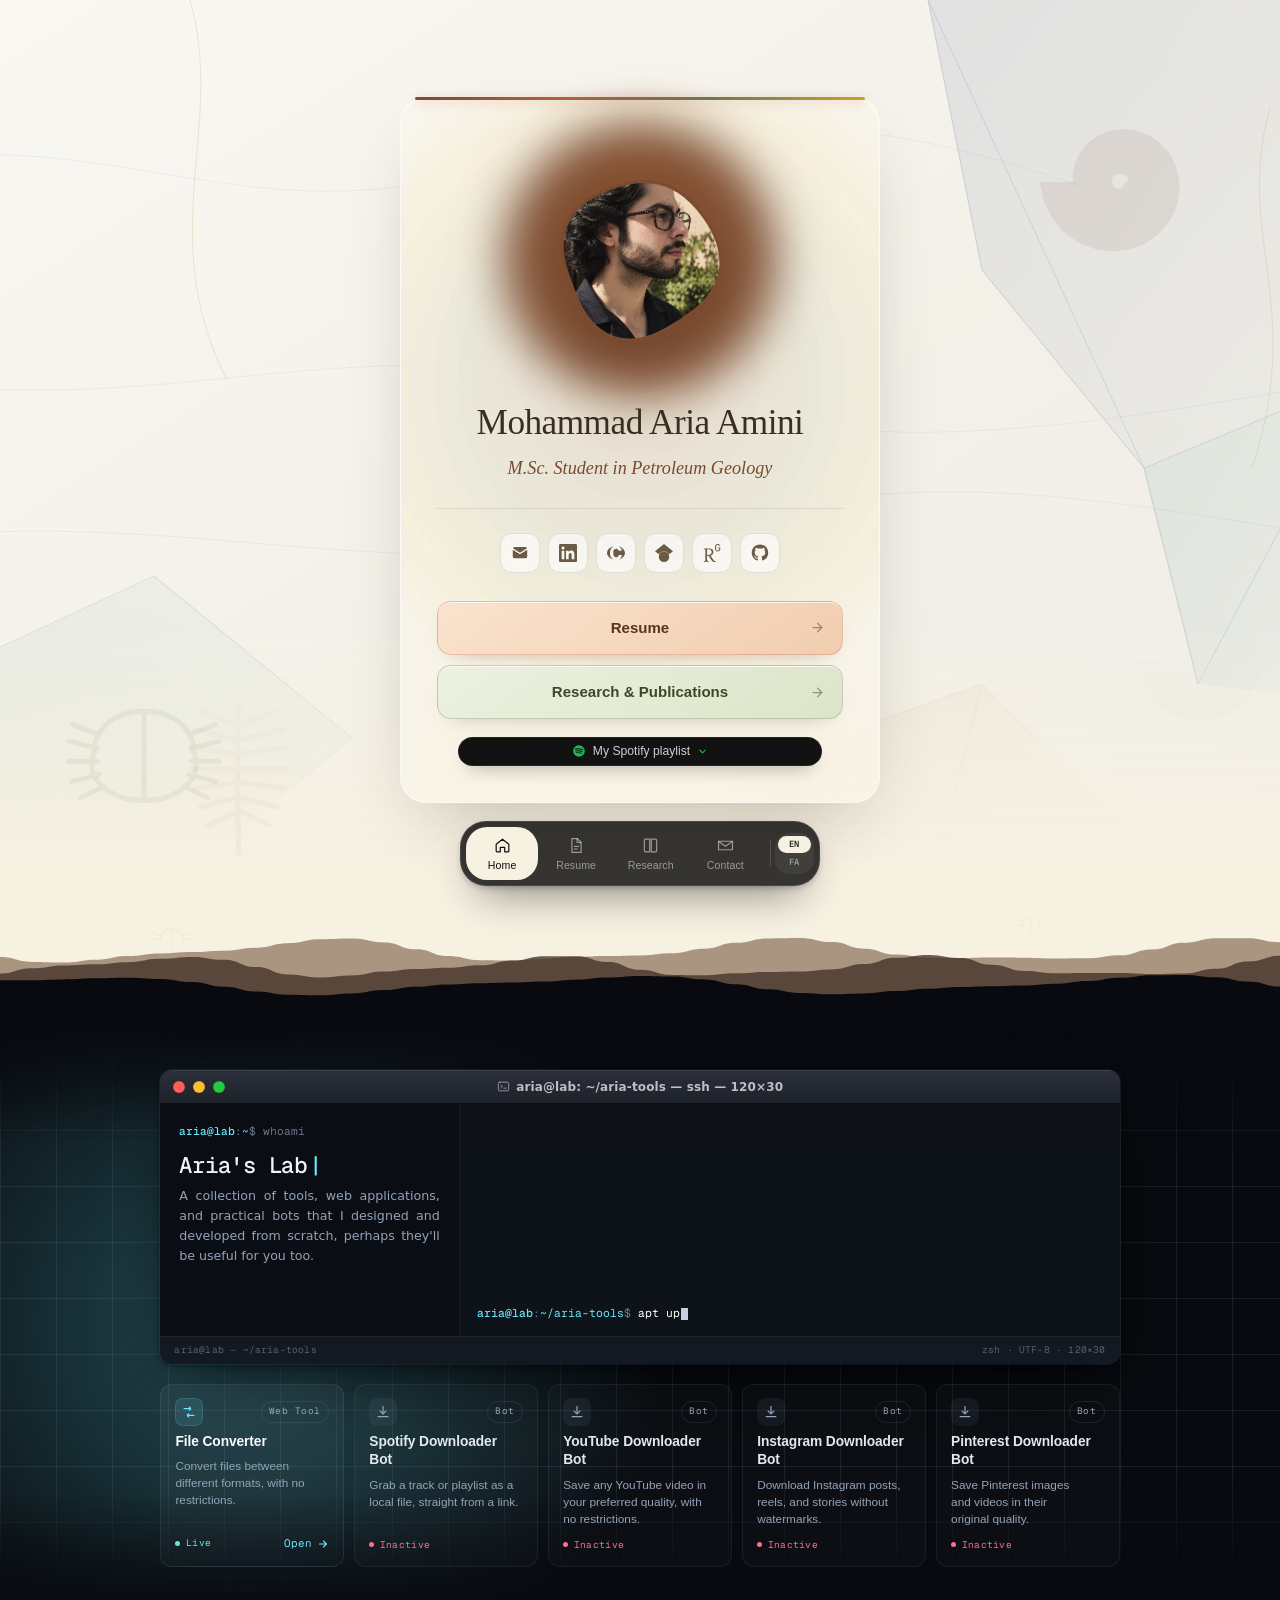
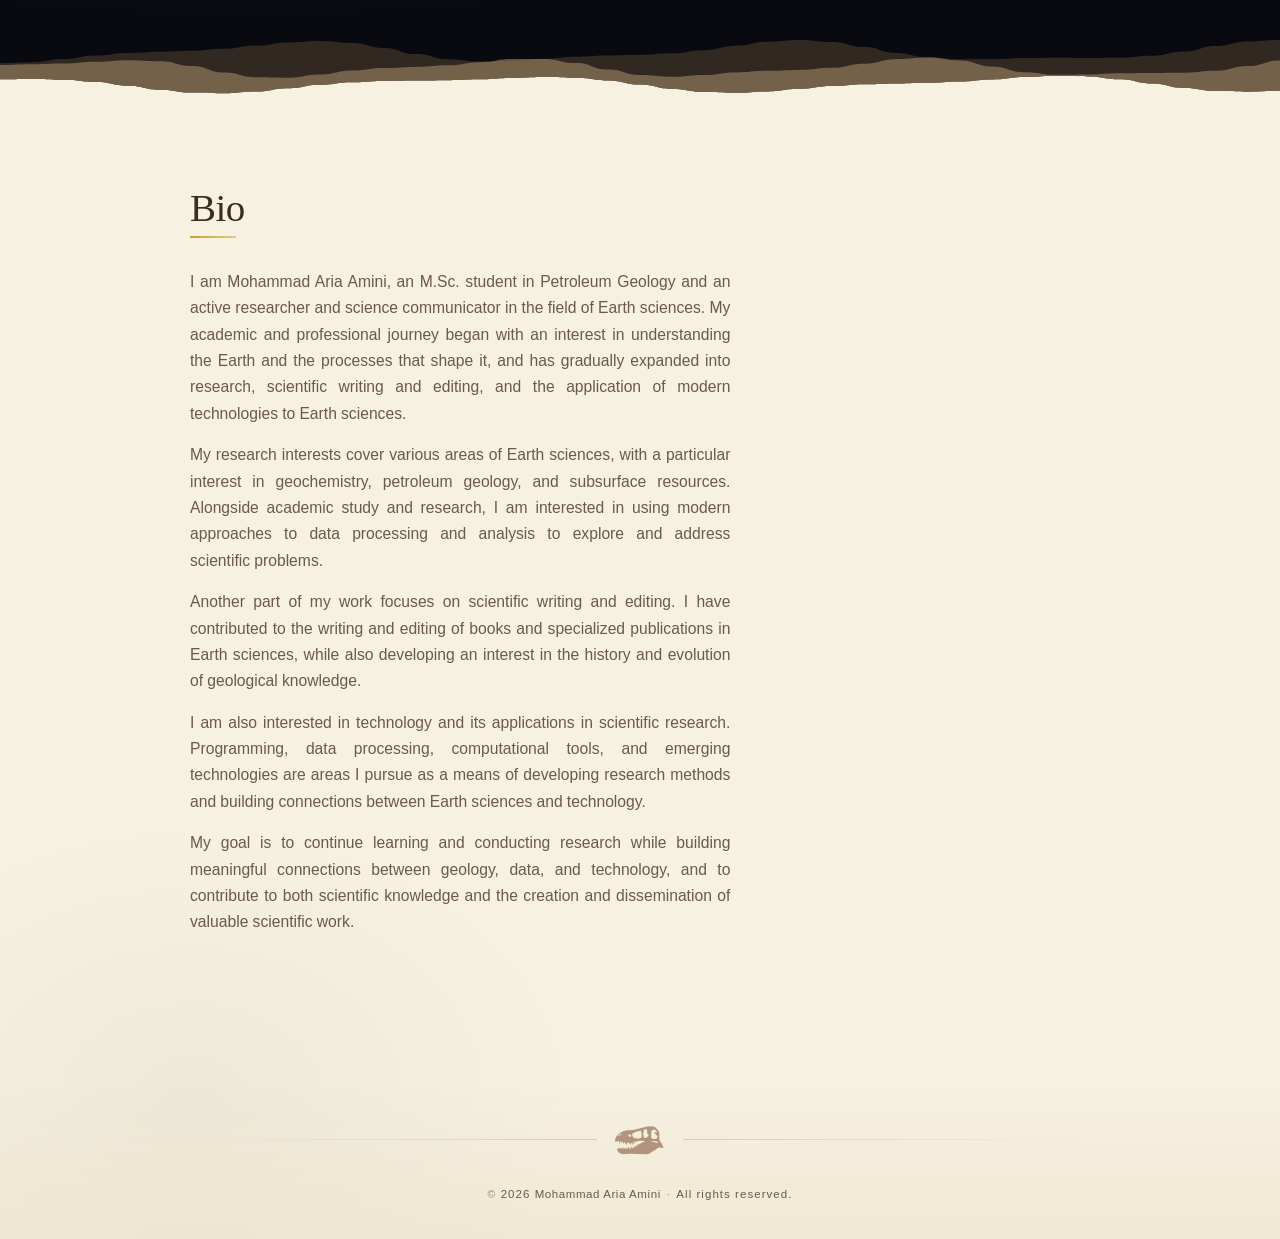
==== index.html @ 2949584e "chore: bump asset cache-busting versions [skip ci]" ====
<!DOCTYPE html>
<html lang="en" dir="ltr">
<head>
<meta charset="UTF-8">
<meta name="viewport" content="width=device-width, initial-scale=1.0">
<title>Mohammad Aria Amini — Geologist, Researcher &amp; Scientific Editor</title>
<meta name="description" content="Mohammad Aria Amini (Aria Amini) — geologist, Earth sciences researcher and scientific editor in Tehran, Iran. Resume, publications, patent, books and contact.">
<!-- seo:start — generated by scripts/build_seo.py from scripts/seo_data.py; do not edit by hand -->
<meta name="robots" content="index, follow, max-image-preview:large, max-snippet:-1, max-video-preview:-1">
<meta name="author" content="Mohammad Aria Amini">
<link rel="canonical" href="https://amini.info/">
<link rel="alternate" hreflang="en" href="https://amini.info/">
<link rel="alternate" hreflang="fa" href="https://amini.info/fa/">
<link rel="alternate" hreflang="x-default" href="https://amini.info/">
<meta property="og:type" content="profile">
<meta property="profile:first_name" content="Mohammad Aria">
<meta property="profile:last_name" content="Amini">
<meta property="og:site_name" content="Mohammad Aria Amini">
<meta property="og:locale" content="en_US">
<meta property="og:locale:alternate" content="fa_IR">
<meta property="og:url" content="https://amini.info/">
<meta property="og:title" content="Mohammad Aria Amini — Geologist, Researcher &amp; Scientific Editor">
<meta property="og:description" content="Mohammad Aria Amini (Aria Amini) — geologist, Earth sciences researcher and scientific editor in Tehran, Iran. Resume, publications, patent, books and contact.">
<meta property="og:image" content="https://amini.info/assets/img/og-image.jpg">
<meta property="og:image:width" content="1200">
<meta property="og:image:height" content="630">
<meta property="og:image:alt" content="Mohammad Aria Amini">
<meta name="twitter:card" content="summary_large_image">
<meta name="twitter:title" content="Mohammad Aria Amini — Geologist, Researcher &amp; Scientific Editor">
<meta name="twitter:description" content="Mohammad Aria Amini (Aria Amini) — geologist, Earth sciences researcher and scientific editor in Tehran, Iran. Resume, publications, patent, books and contact.">
<meta name="twitter:image" content="https://amini.info/assets/img/og-image.jpg">
<meta name="twitter:image:alt" content="Mohammad Aria Amini">
<script type="application/ld+json">
{
  "@context": "https://schema.org",
  "@graph": [
    {
      "@type": "Person",
      "@id": "https://amini.info/#person",
      "name": "Mohammad Aria Amini",
      "alternateName": [
        "Aria Amini",
        "M. A. Amini",
        "محمدآریا امینی",
        "محمد آریا امینی",
        "آریا امینی"
      ],
      "givenName": "Mohammad Aria",
      "familyName": "Amini",
      "disambiguatingDescription": "Geologist, Earth sciences researcher and scientific editor based in Tehran, Iran",
      "description": "I am Mohammad Aria Amini, an M.Sc. student in Petroleum Geology and a researcher, writer, and scientific editor in the field of Earth sciences. I am interested in research, scientific writing and editing, and continuously developing my knowledge and professional skills in Earth sciences.",
      "url": "https://amini.info/",
      "mainEntityOfPage": "https://amini.info/",
      "image": {
        "@type": "ImageObject",
        "url": "https://amini.info/assets/img/portrait.jpg",
        "width": 640,
        "height": 800,
        "caption": "Mohammad Aria Amini"
      },
      "email": "aria@amini.info",
      "jobTitle": [
        "Chief Executive Officer (CEO) and Chairman of the Board",
        "Director",
        "Geology Specialist"
      ],
      "worksFor": [
        {
          "@type": "Organization",
          "name": "Varjavand Intelligent Creative Software & Hardware Services Co.",
          "url": "https://varjavand.org/"
        },
        {
          "@type": "Organization",
          "name": "Arian Zamin Publishing House"
        },
        {
          "@type": "Organization",
          "name": "Pars Geological Research Center (Arian Zamin)"
        }
      ],
      "alumniOf": [
        {
          "@type": "EducationalOrganization",
          "name": "Golestan University"
        },
        {
          "@type": "EducationalOrganization",
          "name": "Shahid Beheshti Exceptional Talents High School (NODET)"
        }
      ],
      "memberOf": [
        {
          "@type": "Organization",
          "name": "Geological Society of Iran"
        },
        {
          "@type": "Organization",
          "name": "Geological Society of America",
          "url": "https://www.geosociety.org/"
        },
        {
          "@type": "Organization",
          "name": "American Association of Petroleum Geologists",
          "url": "https://www.aapg.org/"
        }
      ],
      "award": [
        "Top Young Earth Sciences Researcher (Geological Society of Iran, 2024)"
      ],
      "knowsAbout": [
        "Geology",
        "Petroleum Geology",
        "Geochemistry",
        "Economic Geology",
        "Petrography",
        "Earth Sciences",
        "Scientific Editing",
        "High-Performance Computing"
      ],
      "knowsLanguage": [
        {
          "@type": "Language",
          "name": "Persian"
        },
        {
          "@type": "Language",
          "name": "English"
        },
        {
          "@type": "Language",
          "name": "French"
        }
      ],
      "nationality": {
        "@type": "Country",
        "name": "Iran"
      },
      "address": {
        "@type": "PostalAddress",
        "addressLocality": "Tehran",
        "addressCountry": "IR"
      },
      "sameAs": [
        "https://www.linkedin.com/in/mo-aria-amini",
        "https://civilica.com/p/511149/",
        "https://github.com/amini-aria",
        "https://instagram.com/daily.aria",
        "https://t.me/aria_amini"
      ]
    },
    {
      "@type": "WebSite",
      "@id": "https://amini.info/#website",
      "url": "https://amini.info/",
      "name": "Mohammad Aria Amini",
      "alternateName": [
        "Aria Amini",
        "M. A. Amini",
        "محمدآریا امینی"
      ],
      "inLanguage": [
        "en",
        "fa"
      ],
      "publisher": {
        "@id": "https://amini.info/#person"
      },
      "author": {
        "@id": "https://amini.info/#person"
      },
      "copyrightHolder": {
        "@id": "https://amini.info/#person"
      }
    },
    {
      "@type": "ProfilePage",
      "@id": "https://amini.info/#webpage",
      "url": "https://amini.info/",
      "name": "Mohammad Aria Amini — Geologist, Researcher & Scientific Editor",
      "description": "Mohammad Aria Amini (Aria Amini) — geologist, Earth sciences researcher and scientific editor in Tehran, Iran. Resume, publications, patent, books and contact.",
      "inLanguage": "en",
      "isPartOf": {
        "@id": "https://amini.info/#website"
      },
      "primaryImageOfPage": {
        "@type": "ImageObject",
        "url": "https://amini.info/assets/img/og-image.jpg",
        "width": 1200,
        "height": 630
      },
      "dateModified": "2026-11-04",
      "mainEntity": {
        "@id": "https://amini.info/#person"
      }
    },
    {
      "@type": "ItemList",
      "@id": "https://amini.info/#nav",
      "name": "Site navigation",
      "itemListElement": [
        {
          "@type": "ListItem",
          "position": 1,
          "item": {
            "@type": "SiteNavigationElement",
            "name": "Home",
            "url": "https://amini.info/"
          }
        },
        {
          "@type": "ListItem",
          "position": 2,
          "item": {
            "@type": "SiteNavigationElement",
            "name": "Resume",
            "url": "https://amini.info/resume/"
          }
        },
        {
          "@type": "ListItem",
          "position": 3,
          "item": {
            "@type": "SiteNavigationElement",
            "name": "Research & Publications",
            "url": "https://amini.info/publications/"
          }
        },
        {
          "@type": "ListItem",
          "position": 4,
          "item": {
            "@type": "SiteNavigationElement",
            "name": "Contact",
            "url": "https://amini.info/contact/"
          }
        }
      ]
    }
  ]
}
</script>
<!-- seo:end -->
<link rel="icon" href="/assets/img/favicon.svg?v=c82e42349b">
<link rel="preload" href="/assets/fonts/geist-latin-e09adc.woff2" as="font" type="font/woff2" crossorigin>
<link rel="stylesheet" href="/assets/css/fonts.css?v=c82e42349b">
<link rel="stylesheet" href="/assets/css/style.css?v=c82e42349b">
</head>
<body>
<div class="fossil-field" aria-hidden="true">
  <svg class="f1" viewBox="0 0 48 32" fill="none" stroke="currentColor" stroke-width="1.5" stroke-linecap="round" stroke-linejoin="round"><path d="M9 15 C9 7 16 2.5 24 2.5 C32 2.5 39 7 39 15"/><path d="M24 2.5 L24 28.5"/><path d="M10.5 9.5 L2.5 6.5 M10 13.5 L1.5 11.5 M10 17.5 L1.5 17.5 M10.5 21.5 L2.5 23.5 M12 25 L5 28.5"/><path d="M37.5 9.5 L45.5 6.5 M38 13.5 L46.5 11.5 M38 17.5 L46.5 17.5 M37.5 21.5 L45.5 23.5 M36 25 L43 28.5"/><path d="M9 15 C7 19.5 9 25 16.5 28 C20.5 29.6 27.5 29.6 31.5 28 C39 25 41 19.5 39 15"/></svg>
  <svg class="f2" viewBox="0 0 100 100" fill="currentColor"><path d="M55.4,50.0L55.4,51.3L55.0,52.7L54.3,53.9L53.3,54.9L52.1,55.7L50.6,56.1L49.1,56.2L47.6,56.0L46.1,55.3L44.9,54.3L43.8,53.0L43.2,51.5L42.9,49.8L43.0,48.0L43.5,46.3L44.5,44.7L45.9,43.4L47.5,42.4L49.4,41.9L51.4,41.8L53.4,42.3L55.3,43.2L57.0,44.6L58.2,46.3L59.1,48.4L59.4,50.7L59.1,53.0L58.3,55.2L57.0,57.2L55.1,58.8L52.9,60.0L50.4,60.7L47.7,60.6L45.1,60.0L42.7,58.7L40.6,56.8L39.0,54.4L38.0,51.7L37.7,48.7L38.2,45.7L39.3,42.8L41.2,40.2L43.7,38.1L46.7,36.7L50.0,36.0L53.5,36.1L56.9,37.1L60.0,38.9L62.6,41.5L64.6,44.7L65.8,48.3L66.1,52.3L65.4,56.2L63.7,59.9L61.1,63.2L57.7,65.9L53.7,67.6L49.4,68.4L44.8,68.1L40.4,66.6L36.4,64.1L33.0,60.6L30.6,56.3L29.2,51.5L29.0,46.3L30.1,41.1L32.5,36.3L36.0,32.1L40.6,28.8L45.9,26.7L51.7,25.9L57.6,26.5L63.4,28.6L68.5,32.1L72.8,36.8L75.8,42.6L77.4,49.0L77.4,55.8L75.7,62.5L72.4,68.8L67.5,74.1L61.4,78.3L54.3,80.8L46.7,81.6L38.9,80.5L31.5,77.5L24.8,72.7L19.5,66.2L15.7,58.5L13.9,50.0L33.0,50.0L33.9,54.0L35.6,57.6L38.2,60.7L41.3,62.9L44.8,64.4L48.4,64.9L52.0,64.5L55.4,63.3L58.3,61.4L60.5,58.8L62.1,55.9L62.9,52.7L62.9,49.5L62.2,46.5L60.7,43.8L58.7,41.6L56.3,39.9L53.6,38.9L50.8,38.6L48.1,39.0L45.6,40.0L43.4,41.6L41.8,43.6L40.6,45.8L40.1,48.3L40.2,50.7L40.9,53.0L42.0,55.0L43.6,56.6L45.5,57.8L47.6,58.5L49.7,58.7L51.8,58.3L53.6,57.5L55.2,56.2L56.4,54.7L57.2,52.9L57.6,51.1L57.4,49.2L56.9,47.5L55.9,46.0L54.7,44.8L53.2,43.9L51.6,43.5L50.0,43.4L48.4,43.7L47.0,44.4L45.9,45.4L45.0,46.6L44.4,48.0L44.2,49.4L44.4,50.8L44.8,52.1L45.6,53.2L46.6,54.1L47.7,54.7L48.9,55.0L50.2,55.0L51.4,54.7L52.4,54.2L53.3,53.4L53.9,52.4L54.3,51.4L54.4,50.3L54.3,49.2L53.9,48.3L53.3,47.4L52.5,46.8L51.6,46.4L50.7,46.2L49.7,46.2L48.8,46.4L48.1,46.9L47.4,47.5L47.0,48.2L46.7,49.1L46.6,49.9L46.8,50.7L47.1,51.4L47.6,52.0L48.2,52.5L48.9,52.8L49.6,52.9L50.3,52.9L51.0,52.7L51.6,52.3L52.0,51.8L52.4,51.3L52.5,50.6L52.6,50.0Z"/></svg>
  <svg class="f3" viewBox="0 0 48 48" fill="none" stroke="currentColor" stroke-width="1.5" stroke-linecap="round" stroke-linejoin="round"><path d="M24 45 C24 45 23 18 24 3"/><path d="M24 9 L14 5 M24 13 L11.5 10 M24 17 L10.5 15 M24 21 L10.5 21 M24 25 L11.5 26.5 M24 29 L13 32 M24 33 L15.5 37"/><path d="M24 9 L34 5 M24 13 L36.5 10 M24 17 L37.5 15 M24 21 L37.5 21 M24 25 L36.5 26.5 M24 29 L35 32 M24 33 L32.5 37"/></svg>
  <svg class="f4" viewBox="0 0 48 32" fill="none" stroke="currentColor" stroke-width="1.5" stroke-linecap="round" stroke-linejoin="round"><path d="M9 15 C9 7 16 2.5 24 2.5 C32 2.5 39 7 39 15"/><path d="M24 2.5 L24 28.5"/><path d="M9 15 C7 19.5 9 25 16.5 28 C20.5 29.6 27.5 29.6 31.5 28 C39 25 41 19.5 39 15"/></svg>
</div>



<!-- ===== Hero ===== -->
<section class="hero">
  <img src="/assets/img/hero-lattice.svg?v=c82e42349b" alt="" class="hero__bg" aria-hidden="true">
  <div class="hero__fossils" aria-hidden="true">
    <svg class="hf1" viewBox="0 0 100 100" fill="currentColor"><path d="M55.4,50.0L55.4,51.3L55.0,52.7L54.3,53.9L53.3,54.9L52.1,55.7L50.6,56.1L49.1,56.2L47.6,56.0L46.1,55.3L44.9,54.3L43.8,53.0L43.2,51.5L42.9,49.8L43.0,48.0L43.5,46.3L44.5,44.7L45.9,43.4L47.5,42.4L49.4,41.9L51.4,41.8L53.4,42.3L55.3,43.2L57.0,44.6L58.2,46.3L59.1,48.4L59.4,50.7L59.1,53.0L58.3,55.2L57.0,57.2L55.1,58.8L52.9,60.0L50.4,60.7L47.7,60.6L45.1,60.0L42.7,58.7L40.6,56.8L39.0,54.4L38.0,51.7L37.7,48.7L38.2,45.7L39.3,42.8L41.2,40.2L43.7,38.1L46.7,36.7L50.0,36.0L53.5,36.1L56.9,37.1L60.0,38.9L62.6,41.5L64.6,44.7L65.8,48.3L66.1,52.3L65.4,56.2L63.7,59.9L61.1,63.2L57.7,65.9L53.7,67.6L49.4,68.4L44.8,68.1L40.4,66.6L36.4,64.1L33.0,60.6L30.6,56.3L29.2,51.5L29.0,46.3L30.1,41.1L32.5,36.3L36.0,32.1L40.6,28.8L45.9,26.7L51.7,25.9L57.6,26.5L63.4,28.6L68.5,32.1L72.8,36.8L75.8,42.6L77.4,49.0L77.4,55.8L75.7,62.5L72.4,68.8L67.5,74.1L61.4,78.3L54.3,80.8L46.7,81.6L38.9,80.5L31.5,77.5L24.8,72.7L19.5,66.2L15.7,58.5L13.9,50.0L33.0,50.0L33.9,54.0L35.6,57.6L38.2,60.7L41.3,62.9L44.8,64.4L48.4,64.9L52.0,64.5L55.4,63.3L58.3,61.4L60.5,58.8L62.1,55.9L62.9,52.7L62.9,49.5L62.2,46.5L60.7,43.8L58.7,41.6L56.3,39.9L53.6,38.9L50.8,38.6L48.1,39.0L45.6,40.0L43.4,41.6L41.8,43.6L40.6,45.8L40.1,48.3L40.2,50.7L40.9,53.0L42.0,55.0L43.6,56.6L45.5,57.8L47.6,58.5L49.7,58.7L51.8,58.3L53.6,57.5L55.2,56.2L56.4,54.7L57.2,52.9L57.6,51.1L57.4,49.2L56.9,47.5L55.9,46.0L54.7,44.8L53.2,43.9L51.6,43.5L50.0,43.4L48.4,43.7L47.0,44.4L45.9,45.4L45.0,46.6L44.4,48.0L44.2,49.4L44.4,50.8L44.8,52.1L45.6,53.2L46.6,54.1L47.7,54.7L48.9,55.0L50.2,55.0L51.4,54.7L52.4,54.2L53.3,53.4L53.9,52.4L54.3,51.4L54.4,50.3L54.3,49.2L53.9,48.3L53.3,47.4L52.5,46.8L51.6,46.4L50.7,46.2L49.7,46.2L48.8,46.4L48.1,46.9L47.4,47.5L47.0,48.2L46.7,49.1L46.6,49.9L46.8,50.7L47.1,51.4L47.6,52.0L48.2,52.5L48.9,52.8L49.6,52.9L50.3,52.9L51.0,52.7L51.6,52.3L52.0,51.8L52.4,51.3L52.5,50.6L52.6,50.0Z"/></svg>
    <svg class="hf2" viewBox="0 0 48 32" fill="none" stroke="currentColor" stroke-width="1.5" stroke-linecap="round" stroke-linejoin="round"><path d="M9 15 C9 7 16 2.5 24 2.5 C32 2.5 39 7 39 15"/><path d="M24 2.5 L24 28.5"/><path d="M10.5 9.5 L2.5 6.5 M10 13.5 L1.5 11.5 M10 17.5 L1.5 17.5 M10.5 21.5 L2.5 23.5 M12 25 L5 28.5"/><path d="M37.5 9.5 L45.5 6.5 M38 13.5 L46.5 11.5 M38 17.5 L46.5 17.5 M37.5 21.5 L45.5 23.5 M36 25 L43 28.5"/><path d="M9 15 C7 19.5 9 25 16.5 28 C20.5 29.6 27.5 29.6 31.5 28 C39 25 41 19.5 39 15"/></svg>
  </div>

  <div class="hero__card">
    <div class="hero__card-accent" aria-hidden="true"></div>
    <div class="hero__portrait-wrap">
      <div class="hero__portrait-halo" aria-hidden="true"></div>
      <svg class="hero__portrait-svg" viewBox="0 0 100 100" role="img" aria-label="Portrait of Mohammad Aria Amini"><defs><clipPath id="portrait-clip" clipPathUnits="userSpaceOnUse"><path id="portrait-clip-path" d=""/></clipPath></defs><g clip-path="url(#portrait-clip)"><rect class="hero__portrait-bg" x="0" y="0" width="100" height="100"/><image class="hero__portrait-photo-img" href="/assets/img/portrait.jpg?v=c82e42349b" x="6" y="6" width="88" height="88" preserveAspectRatio="xMidYMid slice"/></g><path class="hero__skull-fill" id="portrait-skull-path" d="M6.00,62.30 L9.76,54.49 L11.21,53.91 L12.37,51.01 L13.53,45.51 L13.24,37.12 L14.97,32.49 L19.61,27.28 L23.08,25.25 L25.97,24.38 L35.24,24.96 L61.00,31.33 L70.84,31.91 L78.08,33.36 L83.87,35.96 L87.63,38.57 L91.68,43.20 L94.00,48.99 L94.00,51.01 L93.42,51.59 L93.13,53.62 L90.82,52.46 L90.53,51.30 L89.08,52.17 L88.79,51.01 L87.63,50.72 L85.61,56.51 L85.03,56.51 L85.03,52.46 L83.87,51.59 L83.29,52.17 L82.42,55.64 L81.84,55.64 L81.26,52.46 L79.82,53.33 L78.37,56.51 L77.79,56.51 L77.50,54.20 L76.34,53.62 L75.18,54.49 L74.89,56.22 L73.45,58.54 L72.87,58.54 L72.87,56.80 L72.00,54.78 L68.53,54.78 L67.08,57.38 L65.34,58.54 L65.34,54.20 L64.18,54.49 L62.74,57.67 L61.58,58.25 L61.87,53.62 L61.00,53.33 L59.84,55.93 L58.39,56.80 L58.97,52.75 L57.82,52.17 L56.95,53.62 L56.37,53.62 L56.08,51.59 L55.50,51.59 L54.34,53.33 L53.76,53.33 L53.76,51.30 L52.03,52.17 L51.74,51.01 L45.95,51.01 L39.58,51.88 L39.87,52.75 L45.95,54.78 L49.71,57.09 L51.45,56.80 L51.45,58.25 L52.03,58.83 L54.05,57.38 L53.76,59.99 L54.63,60.86 L55.21,60.86 L56.66,58.83 L57.24,58.83 L56.66,62.30 L58.11,62.88 L59.55,60.86 L60.42,60.86 L60.42,64.62 L61.00,65.20 L62.45,64.33 L63.61,60.86 L64.18,60.86 L64.76,65.78 L65.92,65.49 L66.50,63.46 L67.37,63.75 L67.66,65.49 L68.53,65.78 L69.39,61.72 L69.97,61.72 L71.42,65.49 L72.87,64.91 L73.16,62.88 L73.74,62.88 L74.61,65.49 L75.76,65.49 L76.05,64.04 L76.63,64.04 L77.50,65.49 L78.66,65.49 L78.66,62.59 L79.24,62.59 L81.55,65.49 L82.42,65.20 L82.42,63.75 L83.29,63.75 L83.87,65.20 L85.03,65.49 L85.61,63.46 L86.47,63.17 L86.76,65.49 L87.63,65.78 L88.21,63.75 L88.79,63.75 L89.37,65.78 L90.24,66.36 L90.24,67.80 L88.79,70.70 L85.61,73.59 L79.24,75.62 L68.24,74.46 L34.37,75.33 L28.29,72.14 L15.26,63.75 L12.08,63.17 L6.87,64.33 L6.00,63.75 Z M28.00,51.59 L23.08,51.30 L19.32,51.88 L16.13,53.33 L15.55,54.49 L16.13,55.07 L18.74,54.78 L27.71,52.46 Z M70.26,40.88 L68.53,39.72 L66.21,39.43 L64.76,40.30 L64.47,42.33 L65.34,43.49 L66.50,43.78 L69.11,42.62 Z M82.13,38.28 L82.42,39.14 L87.34,42.04 L88.50,41.75 L87.34,40.01 L83.29,37.99 Z M47.39,32.78 L46.24,34.80 L45.66,38.86 L45.95,44.36 L47.39,46.09 L50.29,46.96 L54.63,46.96 L59.55,46.09 L61.29,44.64 L62.74,40.88 L62.74,38.57 L61.29,37.12 L56.95,34.80 L48.55,32.49 Z M25.68,30.75 L21.63,30.75 L19.61,31.91 L17.87,33.93 L18.16,35.38 L22.79,35.67 L22.79,36.83 L18.45,40.59 L16.42,43.78 L16.71,45.22 L19.32,47.25 L24.53,47.54 L26.84,46.67 L27.71,45.51 L28.29,43.49 L28.00,35.96 L27.13,32.49 Z M39.29,29.59 L37.26,29.88 L36.11,30.75 L35.53,31.91 L35.53,37.70 L32.92,39.72 L32.92,41.17 L34.37,43.20 L38.42,46.09 L40.16,46.09 L41.32,44.93 L42.47,41.17 L42.47,37.41 L41.61,33.07 L40.74,31.04 Z" fill-rule="evenodd"/><path id="portrait-frame-path" class="hero__portrait-frame" d=""/></svg>
      </div>
    <h1 class="hero__name">Mohammad Aria Amini</h1>
    <p class="hero__role">M.Sc. Student in Petroleum Geology</p>

    <div class="hero__divider"></div>

    <div class="hero__socials">
      <a href="mailto:aria@amini.info" aria-label="Email" data-net="email"><svg viewBox="0 0 24 24" fill="currentColor" aria-hidden="true"><path d="M2.4 7.6v8.9A2.5 2.5 0 0 0 4.9 19h14.2a2.5 2.5 0 0 0 2.5-2.5V7.6l-9.07 5.65a1.2 1.2 0 0 1-1.26 0L2.4 7.6Z"/><path d="M21.4 5.6A2.5 2.5 0 0 0 19.1 4H4.9a2.5 2.5 0 0 0-2.3 1.6L12 11.5l9.4-5.9Z"/></svg></a>
      <a href="https://www.linkedin.com/in/mo-aria-amini" target="_blank" rel="noopener" aria-label="LinkedIn" data-net="linkedin"><svg viewBox="0 0 24 24" fill="currentColor"><path d="M20.447 20.452h-3.554v-5.569c0-1.328-.027-3.037-1.852-3.037-1.853 0-2.136 1.445-2.136 2.939v5.667H9.351V9h3.414v1.561h.046c.477-.9 1.637-1.85 3.37-1.85 3.601 0 4.267 2.37 4.267 5.455v6.286zM5.337 7.433c-1.144 0-2.063-.926-2.063-2.065 0-1.138.92-2.063 2.063-2.063 1.14 0 2.064.925 2.064 2.063 0 1.139-.925 2.065-2.064 2.065zm1.782 13.019H3.555V9h3.564v11.452zM22.225 0H1.771C.792 0 0 .774 0 1.729v20.542C0 23.227.792 24 1.771 24h20.451C23.2 24 24 23.227 24 22.271V1.729C24 .774 23.2 0 22.222 0h.003z"/></svg></a>
      <a href="https://civilica.com/p/511149/" target="_blank" rel="noopener" aria-label="CIVILICA" data-net="civilica"><svg viewBox="0 0 24 24" fill="currentColor" aria-hidden="true"><path d="M7.68,20.38 C3.95,19.32 1,16.72 0.19,13.77 C-0.03,12.94 -0.02,11.14 0.23,10.25 C0.82,8.1 2.53,6.07 4.86,4.78 C6.09,4.1 8.31,3.31 8.49,3.49 C8.53,3.53 8.4,3.63 8.19,3.72 C7.39,4.08 6.08,5.29 5.48,6.22 C4.52,7.74 4.12,9.21 4.05,11.55 C3.92,15.7 5.03,18.23 7.75,19.99 C8.73,20.63 8.73,20.68 7.68,20.38 Z M16.64,20.5 C16.62,20.47 16.86,20.27 17.17,20.06 C18.44,19.24 19.45,17.29 19.62,15.31 L19.67,14.75 L17.59,14.77 L15.51,14.79 L15.4,15.24 C15.24,15.87 14.83,16.67 14.53,16.98 C13.72,17.79 11.91,17.98 10.64,17.39 C10,17.09 9.33,16.43 9.04,15.78 C8.59,14.8 8.45,14.03 8.41,12.29 C8.32,9.32 8.71,7.96 9.91,7.04 C10.51,6.58 10.84,6.5 12.16,6.5 C13.26,6.49 13.39,6.51 13.74,6.69 C14.58,7.12 15.23,7.86 15.42,8.58 L15.51,8.96 L17.58,8.98 L19.64,9 L19.64,8.78 C19.64,8.33 19.22,6.97 18.89,6.37 C18.46,5.59 18,4.99 17.21,4.19 C16.87,3.84 16.62,3.52 16.66,3.49 C16.76,3.39 18.42,4.13 19.15,4.6 C23.24,7.23 24.89,11.19 23.39,14.75 C22.55,16.75 20.53,18.75 18.19,19.92 C17.32,20.36 16.7,20.59 16.64,20.5 Z"/></svg></a>
      <a href="#" aria-label="Google Scholar" data-net="scholar"><svg viewBox="0 0 24 24" fill="currentColor" aria-hidden="true"><path d="M5.242 13.769L0 9.5 12 0l12 9.5-5.242 4.269C17.548 11.249 14.978 9.5 12 9.5c-2.977 0-5.548 1.748-6.758 4.269zM12 10a7 7 0 1 0 0 14 7 7 0 0 0 0-14z"/></svg></a>
      <a href="#" aria-label="ResearchGate" data-net="researchgate"><svg viewBox="0 0 24 24" fill="currentColor" aria-hidden="true"><path d="M19.586 0c-.818 0-1.508.19-2.073.565-.563.377-.97.936-1.213 1.68a3.193 3.193 0 0 0-.112.437 8.365 8.365 0 0 0-.078.53 9 9 0 0 0-.05.727c-.01.282-.013.621-.013 1.016a31.121 31.123 0 0 0 .014 1.017 9 9 0 0 0 .05.727 7.946 7.946 0 0 0 .077.53h-.005a3.334 3.334 0 0 0 .113.438c.245.743.65 1.303 1.214 1.68.565.376 1.256.564 2.075.564.8 0 1.536-.213 2.105-.603.57-.39.94-.916 1.175-1.65.076-.235.135-.558.177-.93a10.9 10.9 0 0 0 .043-1.207v-.82c0-.095-.047-.142-.14-.142h-3.064c-.094 0-.14.047-.14.141v.956c0 .094.046.14.14.14h1.666c.056 0 .084.03.084.086 0 .36 0 .62-.036.865-.038.244-.1.447-.147.606-.108.385-.348.664-.638.876-.29.212-.738.35-1.227.35-.545 0-.901-.15-1.21-.353-.306-.203-.517-.454-.67-.915a3.136 3.136 0 0 1-.147-.762 17.366 17.367 0 0 1-.034-.656c-.01-.26-.014-.572-.014-.939a26.401 26.403 0 0 1 .014-.938 15.821 15.822 0 0 1 .035-.656 3.19 3.19 0 0 1 .148-.76 1.89 1.89 0 0 1 .742-1.01c.344-.244.593-.352 1.137-.352.508 0 .815.096 1.144.303.33.207.528.492.764.925.047.094.111.118.198.07l1.044-.43c.075-.048.09-.115.042-.199a3.549 3.549 0 0 0-.466-.742 3 3 0 0 0-.679-.607 3.313 3.313 0 0 0-.903-.41A4.068 4.068 0 0 0 19.586 0zM8.217 5.836c-1.69 0-3.036.086-4.297.086-1.146 0-2.291 0-3.007-.029v.831l1.088.2c.744.144 1.174.488 1.174 2.264v11.288c0 1.777-.43 2.12-1.174 2.263l-1.088.2v.832c.773-.029 2.12-.086 3.465-.086 1.29 0 2.951.057 3.667.086v-.831l-1.49-.2c-.773-.115-1.174-.487-1.174-2.264v-4.784c.688.057 1.29.057 2.206.057 1.748 3.123 3.41 5.472 4.355 6.56.86 1.032 2.177 1.691 3.839 1.691.487 0 1.003-.086 1.318-.23v-.744c-1.031 0-2.063-.716-2.808-1.518-1.26-1.376-2.95-3.582-4.355-6.074 2.32-.545 4.04-2.722 4.04-4.9 0-3.208-2.492-4.698-5.758-4.698zm-.515 1.29c2.406 0 3.839 1.26 3.839 3.552 0 2.263-1.547 3.782-4.097 3.782-.974 0-1.404-.03-2.063-.086v-7.19c.66-.059 1.547-.059 2.32-.059z"/></svg></a>
      <a href="#" aria-label="GitHub" data-net="github"><svg viewBox="0 0 24 24" fill="currentColor" aria-hidden="true"><path d="M12 .5C5.73.5.99 5.24.99 11.51c0 4.86 3.15 8.98 7.52 10.43.55.1.75-.24.75-.53 0-.26-.01-1.13-.02-2.05-3.06.67-3.71-1.3-3.71-1.3-.5-1.27-1.22-1.61-1.22-1.61-1-.68.08-.67.08-.67 1.1.08 1.68 1.13 1.68 1.13.98 1.68 2.57 1.2 3.2.92.1-.71.38-1.2.7-1.47-2.44-.28-5.01-1.22-5.01-5.44 0-1.2.43-2.18 1.13-2.95-.11-.28-.49-1.4.11-2.91 0 0 .92-.3 3.02 1.13a10.4 10.4 0 0 1 5.5 0c2.1-1.43 3.02-1.13 3.02-1.13.6 1.51.22 2.63.11 2.91.7.77 1.13 1.75 1.13 2.95 0 4.23-2.58 5.16-5.03 5.43.4.34.75 1.02.75 2.06 0 1.49-.01 2.69-.01 3.05 0 .29.2.64.76.53a11.03 11.03 0 0 0 7.51-10.43C23.01 5.24 18.27.5 12 .5Z"/></svg></a>
    </div>

    <div class="hero__actions">
      <a href="/resume/" class="btn btn--primary">
        <span class="hero-btn__label">Resume</span>
        <span class="hero-btn__meta mono" data-updated-path="resume/index.html" data-updated-style="compact"></span>
        <svg class="hero-btn__icon" viewBox="0 0 24 24" fill="none" stroke="currentColor" stroke-width="2" stroke-linecap="round" stroke-linejoin="round" aria-hidden="true"><path d="M5 12h13M12 5l7 7-7 7"/></svg>
      </a>
      <a href="/publications/" class="btn btn--outline">
        <span class="hero-btn__label">Research &amp; Publications</span>
        <svg class="hero-btn__icon" viewBox="0 0 24 24" fill="none" stroke="currentColor" stroke-width="2" stroke-linecap="round" stroke-linejoin="round" aria-hidden="true"><path d="M5 12h13M12 5l7 7-7 7"/></svg>
      </a>
    </div>

    <!-- Replace href with your real playlist link -->
    <div class="spotify-dropdown" id="spotify-dropdown">
      <button class="spotify-link" id="spotify-toggle" aria-expanded="false">
        <svg width="14" height="14" viewBox="0 0 24 24" fill="currentColor"><path d="M12 2a10 10 0 100 20 10 10 0 000-20zm4.59 14.4a.62.62 0 01-.85.2c-2.33-1.42-5.27-1.74-8.72-.96a.62.62 0 11-.28-1.22c3.78-.86 7.02-.49 9.65 1.12.3.18.4.57.2.86zm1.22-2.72a.78.78 0 01-1.07.26c-2.67-1.64-6.73-2.12-9.88-1.16a.78.78 0 11-.46-1.49c3.6-1.09 8.08-.56 11.15 1.32.37.23.49.72.26 1.07zm.1-2.83c-3.2-1.9-8.49-2.08-11.55-1.15a.94.94 0 11-.54-1.8c3.5-1.06 9.32-.85 13 1.32a.94.94 0 11-.91 1.63z"/></svg>
        <span class="spotify-link__label">My Spotify playlist</span>
        <svg class="spotify-link__chev" width="11" height="11" viewBox="0 0 24 24" fill="none" stroke="currentColor" stroke-width="2.4" stroke-linecap="round" stroke-linejoin="round"><path d="M6 9l6 6 6-6"/></svg>
      </button>
      <div class="spotify-panel" id="spotify-panel">
        <div class="spotify-panel__head" aria-hidden="true"><span class="spotify-eq"><i></i><i></i><i></i><i></i></span><span class="spotify-panel__count"><span data-playlist-count>12</span> playlists</span><span class="spotify-panel__tag">built by ear, not by algorithm</span></div><div class="spotify-scroll-wrap"><div class="spotify-scrollbar-track" aria-hidden="true"><div class="spotify-scrollbar-thumb" id="spotify-scroll-thumb"></div></div><div class="spotify-panel__inner" id="spotify-scroll-inner">
          <div class="spotify-panel__list">
          <a href="https://open.spotify.com/" target="_blank" rel="noopener">Progressive Rock</a>
          <a href="https://open.spotify.com/" target="_blank" rel="noopener">Progressive Metal</a>
          <a href="https://open.spotify.com/" target="_blank" rel="noopener">Heavy Metal</a>
          <a href="https://open.spotify.com/" target="_blank" rel="noopener">Indie</a>
          <a href="https://open.spotify.com/" target="_blank" rel="noopener">Folk</a>
          <a href="https://open.spotify.com/" target="_blank" rel="noopener">Country</a>
          <a href="https://open.spotify.com/" target="_blank" rel="noopener">Hard Rock</a>
            <a href="https://open.spotify.com/" target="_blank" rel="noopener">Blues / Blues Rock</a>
        <a href="https://open.spotify.com/" target="_blank" rel="noopener">Jazz</a>
          <a href="https://open.spotify.com/" target="_blank" rel="noopener">Classic</a>
        <a href="https://open.spotify.com/" target="_blank" rel="noopener">Old Iranian</a>
        <a href="https://open.spotify.com/" target="_blank" rel="noopener">Shoomboos Goombooli</a>
          </div>
          </div></div>
        <p class="spotify-panel__note spotify-panel__note--ltr">These playlists were made purely based on my own personal taste.</p>
      </div>
    </div>
  </div>

</section>

<div class="divider divider--strata" aria-hidden="true"><svg class="divider__svg" viewBox="0 0 1440 120" preserveAspectRatio="none" xmlns="http://www.w3.org/2000/svg"> <g class="divider__parallax divider__parallax--a"><g class="divider__layer divider__layer--a"><path d="M0.0,58.1 C18.0,58.1 18.0,62.9 36.0,62.9 C54.0,62.9 54.0,63.6 72.0,63.6 C90.0,63.6 90.0,60.8 108.0,60.8 C126.0,60.8 126.0,57.1 144.0,57.1 C162.0,57.1 162.0,54.5 180.0,54.5 C198.0,54.5 198.0,53.1 216.0,53.1 C234.0,53.1 234.0,51.7 252.0,51.7 C270.0,51.7 270.0,48.7 288.0,48.7 C306.0,48.7 306.0,44.2 324.0,44.2 C342.0,44.2 342.0,40.3 360.0,40.3 C378.0,40.3 378.0,39.6 396.0,39.6 C414.0,39.6 414.0,43.4 432.0,43.4 C450.0,43.4 450.0,50.2 468.0,50.2 C486.0,50.2 486.0,57.1 504.0,57.1 C522.0,57.1 522.0,61.2 540.0,61.2 C558.0,61.2 558.0,61.6 576.0,61.6 C594.0,61.6 594.0,59.7 612.0,59.7 C630.0,59.7 630.0,57.8 648.0,57.8 C666.0,57.8 666.0,57.0 684.0,57.0 C702.0,57.0 702.0,56.4 720.0,56.4 C738.0,56.4 738.0,54.2 756.0,54.2 C774.0,54.2 774.0,49.7 792.0,49.7 C810.0,49.7 810.0,43.8 828.0,43.8 C846.0,43.8 846.0,39.4 864.0,39.4 C882.0,39.4 882.0,39.0 900.0,39.0 C918.0,39.0 918.0,43.1 936.0,43.1 C954.0,43.1 954.0,49.7 972.0,49.7 C990.0,49.7 990.0,55.6 1008.0,55.6 C1026.0,55.6 1026.0,58.7 1044.0,58.7 C1062.0,58.7 1062.0,59.1 1080.0,59.1 C1098.0,59.1 1098.0,58.6 1116.0,58.6 C1134.0,58.6 1134.0,58.7 1152.0,58.7 C1170.0,58.7 1170.0,59.5 1188.0,59.5 C1206.0,59.5 1206.0,59.3 1224.0,59.3 C1242.0,59.3 1242.0,56.3 1260.0,56.3 C1278.0,56.3 1278.0,50.4 1296.0,50.4 C1314.0,50.4 1314.0,43.7 1332.0,43.7 C1350.0,43.7 1350.0,39.2 1368.0,39.2 C1386.0,39.2 1386.0,39.2 1404.0,39.2 C1422.0,39.2 1422.0,43.3 1440.0,43.3 L1440,120 L0,120 Z" fill="#6b4a30" opacity="0.55"/></g></g> <g class="divider__parallax divider__parallax--b"><g class="divider__layer divider__layer--b"><path d="M0.0,74.5 C18.0,74.5 18.0,69.3 36.0,69.3 C54.0,69.3 54.0,66.5 72.0,66.5 C90.0,66.5 90.0,65.3 108.0,65.3 C126.0,65.3 126.0,63.2 144.0,63.2 C162.0,63.2 162.0,59.8 180.0,59.8 C198.0,59.8 198.0,57.9 216.0,57.9 C234.0,57.9 234.0,60.8 252.0,60.8 C270.0,60.8 270.0,68.1 288.0,68.1 C306.0,68.1 306.0,75.5 324.0,75.5 C342.0,75.5 342.0,78.5 360.0,78.5 C378.0,78.5 378.0,76.5 396.0,76.5 C414.0,76.5 414.0,72.6 432.0,72.6 C450.0,72.6 450.0,70.1 468.0,70.1 C486.0,70.1 486.0,68.8 504.0,68.8 C522.0,68.8 522.0,66.3 540.0,66.3 C558.0,66.3 558.0,61.6 576.0,61.6 C594.0,61.6 594.0,57.2 612.0,57.2 C630.0,57.2 630.0,57.3 648.0,57.3 C666.0,57.3 666.0,63.0 684.0,63.0 C702.0,63.0 702.0,70.8 720.0,70.8 C738.0,70.8 738.0,75.9 756.0,75.9 C774.0,75.9 774.0,76.3 792.0,76.3 C810.0,76.3 810.0,74.3 828.0,74.3 C846.0,74.3 846.0,72.9 864.0,72.9 C882.0,72.9 882.0,72.4 900.0,72.4 C918.0,72.4 918.0,70.4 936.0,70.4 C954.0,70.4 954.0,65.1 972.0,65.1 C990.0,65.1 990.0,58.8 1008.0,58.8 C1026.0,58.8 1026.0,55.9 1044.0,55.9 C1062.0,55.9 1062.0,58.9 1080.0,58.9 C1098.0,58.9 1098.0,65.8 1116.0,65.8 C1134.0,65.8 1134.0,71.9 1152.0,71.9 C1170.0,71.9 1170.0,74.2 1188.0,74.2 C1206.0,74.2 1206.0,73.9 1224.0,73.9 C1242.0,73.9 1242.0,74.0 1260.0,74.0 C1278.0,74.0 1278.0,75.0 1296.0,75.0 C1314.0,75.0 1314.0,74.4 1332.0,74.4 C1350.0,74.4 1350.0,69.8 1368.0,69.8 C1386.0,69.8 1386.0,62.4 1404.0,62.4 C1422.0,62.4 1422.0,56.8 1440.0,56.8 L1440,120 L0,120 Z" fill="#3c2c22" opacity="0.75"/></g></g> <g class="divider__layer divider__layer--c"><path d="M0.0,81.3 C18.0,81.3 18.0,81.2 36.0,81.2 C54.0,81.2 54.0,80.4 72.0,80.4 C90.0,80.4 90.0,79.3 108.0,79.3 C126.0,79.3 126.0,78.8 144.0,78.8 C162.0,78.8 162.0,80.0 180.0,80.0 C198.0,80.0 198.0,83.1 216.0,83.1 C234.0,83.1 234.0,87.8 252.0,87.8 C270.0,87.8 270.0,92.5 288.0,92.5 C306.0,92.5 306.0,95.7 324.0,95.7 C342.0,95.7 342.0,96.3 360.0,96.3 C378.0,96.3 378.0,94.4 396.0,94.4 C414.0,94.4 414.0,91.1 432.0,91.1 C450.0,91.1 450.0,87.8 468.0,87.8 C486.0,87.8 486.0,85.5 504.0,85.5 C522.0,85.5 522.0,84.3 540.0,84.3 C558.0,84.3 558.0,83.6 576.0,83.6 C594.0,83.6 594.0,82.6 612.0,82.6 C630.0,82.6 630.0,80.7 648.0,80.7 C666.0,80.7 666.0,78.6 684.0,78.6 C702.0,78.6 702.0,77.1 720.0,77.1 C738.0,77.1 738.0,77.6 756.0,77.6 C774.0,77.6 774.0,80.5 792.0,80.5 C810.0,80.5 810.0,85.2 828.0,85.2 C846.0,85.2 846.0,90.2 864.0,90.2 C882.0,90.2 882.0,93.9 900.0,93.9 C918.0,93.9 918.0,95.3 936.0,95.3 C954.0,95.3 954.0,94.4 972.0,94.4 C990.0,94.4 990.0,92.1 1008.0,92.1 C1026.0,92.1 1026.0,89.8 1044.0,89.8 C1062.0,89.8 1062.0,88.1 1080.0,88.1 C1098.0,88.1 1098.0,87.2 1116.0,87.2 C1134.0,87.2 1134.0,86.4 1152.0,86.4 C1170.0,86.4 1170.0,84.7 1188.0,84.7 C1206.0,84.7 1206.0,82.0 1224.0,82.0 C1242.0,82.0 1242.0,78.8 1260.0,78.8 C1278.0,78.8 1278.0,76.3 1296.0,76.3 C1314.0,76.3 1314.0,76.0 1332.0,76.0 C1350.0,76.0 1350.0,78.3 1368.0,78.3 C1386.0,78.3 1386.0,82.6 1404.0,82.6 C1422.0,82.6 1422.0,87.6 1440.0,87.6 L1440,120 L0,120 Z" fill="#080A0F"/></g> <g transform="translate(180,30)"><g class="strata-fossil" fill="none" stroke="#e8d9b8" stroke-width="1.2" opacity="0.35"> <path d="M0,12 C0,5 6,0 13,0 C20,0 26,5 26,12" stroke-linecap="round"/> <path d="M13,0 L13,22" stroke-linecap="round"/> <path d="M2,7 L-8,4 M2,11 L-9,10 M24,7 L34,4 M24,11 L35,10" stroke-linecap="round"/> </g></g> <g transform="translate(1150,18) scale(0.75)"><g class="strata-fossil" fill="none" stroke="#e8d9b8" stroke-width="1" opacity="0.3"> <path d="M0,12 C0,5 6,0 13,0 C20,0 26,5 26,12" stroke-linecap="round"/> <path d="M13,0 L13,22" stroke-linecap="round"/> <path d="M2,7 L-8,4 M2,11 L-9,10 M24,7 L34,4 M24,11 L35,10" stroke-linecap="round"/> </g></g> </svg></div>

<!-- ===== Aria's Lab (personal tools/bots — deliberately its own thing) ===== -->
<section class="lab-section" id="lab" lang="en" dir="ltr">
  <div class="lab-section__bg" aria-hidden="true"></div>
  <div class="lab-section__inner">
    <div class="lab-terminal">
    <div class="lab-terminal__bar">
      <span class="lab-terminal__lights" aria-hidden="true"><span class="lab-terminal__dot lab-terminal__dot--r"><svg viewBox="0 0 12 12" fill="none" stroke="currentColor" stroke-width="1.4" stroke-linecap="round" aria-hidden="true"><path d="M3.9 3.9l4.2 4.2M8.1 3.9l-4.2 4.2"/></svg></span><span class="lab-terminal__dot lab-terminal__dot--y"><svg viewBox="0 0 12 12" fill="none" stroke="currentColor" stroke-width="1.4" stroke-linecap="round" aria-hidden="true"><path d="M3.4 6h5.2"/></svg></span><span class="lab-terminal__dot lab-terminal__dot--g"><svg viewBox="0 0 12 12" fill="none" stroke="currentColor" stroke-width="1.4" stroke-linecap="round" aria-hidden="true"><path d="M3.4 3.4h3.6L3.4 7z" fill="currentColor" stroke="none"/><path d="M8.6 8.6H5L8.6 5z" fill="currentColor" stroke="none"/></svg></span></span>
      <span class="lab-terminal__title"><svg viewBox="0 0 24 24" fill="none" stroke="currentColor" stroke-width="1.8" stroke-linecap="round" stroke-linejoin="round" aria-hidden="true"><rect x="2.5" y="4" width="19" height="16" rx="2.5"/><path d="M7 9.5l3 2.5-3 2.5M12.5 15h4.5"/></svg><span class="lab-terminal__title-text">aria@lab: ~/aria-tools — ssh — 120×30</span></span>
      <span class="lab-terminal__bar-gap" aria-hidden="true"></span>
    </div>
    <div class="lab-terminal__panes">
      <div class="lab-terminal__fixed" id="lab-terminal-fixed"></div>
      <div class="lab-terminal__log" id="lab-terminal-log" aria-hidden="true"></div>
    </div>
    <div class="lab-terminal__status" aria-hidden="true">
      <span>aria@lab — ~/aria-tools</span>
      <span>zsh · UTF-8 · 120×30</span>
    </div>
    </div>
    <div class="lab-grid" id="lab-grid"></div>
  </div>
</section>

<div class="divider divider--vein" aria-hidden="true"><svg class="divider__svg" viewBox="0 0 1440 120" preserveAspectRatio="none" xmlns="http://www.w3.org/2000/svg"><defs><clipPath id="veinClip"><path d="M0.0,61.2 C18.0,61.2 18.0,60.9 36.0,60.9 C54.0,60.9 54.0,61.7 72.0,61.7 C90.0,61.7 90.0,64.0 108.0,64.0 C126.0,64.0 126.0,67.7 144.0,67.7 C162.0,67.7 162.0,71.7 180.0,71.7 C198.0,71.7 198.0,74.6 216.0,74.6 C234.0,74.6 234.0,75.3 252.0,75.3 C270.0,75.3 270.0,73.6 288.0,73.6 C306.0,73.6 306.0,70.3 324.0,70.3 C342.0,70.3 342.0,66.8 360.0,66.8 C378.0,66.8 378.0,64.3 396.0,64.3 C414.0,64.3 414.0,63.0 432.0,63.0 C450.0,63.0 450.0,62.6 468.0,62.6 C486.0,62.6 486.0,62.2 504.0,62.2 C522.0,62.2 522.0,61.3 540.0,61.3 C558.0,61.3 558.0,60.0 576.0,60.0 C594.0,60.0 594.0,59.1 612.0,59.1 C630.0,59.1 630.0,59.8 648.0,59.8 C666.0,59.8 666.0,62.5 684.0,62.5 C702.0,62.5 702.0,66.6 720.0,66.6 C738.0,66.6 738.0,70.9 756.0,70.9 C774.0,70.9 774.0,74.0 792.0,74.0 C810.0,74.0 810.0,74.8 828.0,74.8 C846.0,74.8 846.0,73.4 864.0,73.4 C882.0,73.4 882.0,70.8 900.0,70.8 C918.0,70.8 918.0,68.1 936.0,68.1 C954.0,68.1 954.0,66.3 972.0,66.3 C990.0,66.3 990.0,65.4 1008.0,65.4 C1026.0,65.4 1026.0,64.7 1044.0,64.7 C1062.0,64.7 1062.0,63.4 1080.0,63.4 C1098.0,63.4 1098.0,61.4 1116.0,61.4 C1134.0,61.4 1134.0,59.1 1152.0,59.1 C1170.0,59.1 1170.0,57.8 1188.0,57.8 C1206.0,57.8 1206.0,58.4 1224.0,58.4 C1242.0,58.4 1242.0,61.2 1260.0,61.2 C1278.0,61.2 1278.0,65.5 1296.0,65.5 C1314.0,65.5 1314.0,69.9 1332.0,69.9 C1350.0,69.9 1350.0,72.8 1368.0,72.8 C1386.0,72.8 1386.0,73.7 1404.0,73.7 C1422.0,73.7 1422.0,72.7 1440.0,72.7 L1440,0 L0,0 Z"/></clipPath></defs><g clip-path="url(#veinClip)"><rect x="0" y="0" width="1440" height="120" fill="#080A0F"/> <g class="divider__parallax divider__parallax--a"><g class="divider__layer divider__layer--a"><path d="M0.0,45.0 C18.0,45.0 18.0,44.2 36.0,44.2 C54.0,44.2 54.0,41.1 72.0,41.1 C90.0,41.1 90.0,37.6 108.0,37.6 C126.0,37.6 126.0,35.1 144.0,35.1 C162.0,35.1 162.0,33.8 180.0,33.8 C198.0,33.8 198.0,32.8 216.0,32.8 C234.0,32.8 234.0,30.8 252.0,30.8 C270.0,30.8 270.0,27.6 288.0,27.6 C306.0,27.6 306.0,24.4 324.0,24.4 C342.0,24.4 342.0,23.1 360.0,23.1 C378.0,23.1 378.0,24.9 396.0,24.9 C414.0,24.9 414.0,29.9 432.0,29.9 C450.0,29.9 450.0,36.1 468.0,36.1 C486.0,36.1 486.0,41.2 504.0,41.2 C522.0,41.2 522.0,43.5 540.0,43.5 C558.0,43.5 558.0,42.9 576.0,42.9 C594.0,42.9 594.0,40.7 612.0,40.7 C630.0,40.7 630.0,38.7 648.0,38.7 C666.0,38.7 666.0,37.5 684.0,37.5 C702.0,37.5 702.0,36.8 720.0,36.8 C738.0,36.8 738.0,35.3 756.0,35.3 C774.0,35.3 774.0,32.2 792.0,32.2 C810.0,32.2 810.0,27.7 828.0,27.7 C846.0,27.7 846.0,23.7 864.0,23.7 C882.0,23.7 882.0,22.1 900.0,22.1 C918.0,22.1 918.0,24.1 936.0,24.1 C954.0,24.1 954.0,29.0 972.0,29.0 C990.0,29.0 990.0,34.9 1008.0,34.9 C1026.0,34.9 1026.0,39.3 1044.0,39.3 C1062.0,39.3 1062.0,41.3 1080.0,41.3 C1098.0,41.3 1098.0,41.1 1116.0,41.1 C1134.0,41.1 1134.0,40.1 1152.0,40.1 C1170.0,40.1 1170.0,39.7 1188.0,39.7 C1206.0,39.7 1206.0,39.9 1224.0,39.9 C1242.0,39.9 1242.0,39.7 1260.0,39.7 C1278.0,39.7 1278.0,37.7 1296.0,37.7 C1314.0,37.7 1314.0,33.5 1332.0,33.5 C1350.0,33.5 1350.0,28.0 1368.0,28.0 C1386.0,28.0 1386.0,23.5 1404.0,23.5 C1422.0,23.5 1422.0,21.9 1440.0,21.9 L1440,120 L0,120 Z" fill="#5a4636" opacity="0.5"/></g></g> <g class="divider__parallax divider__parallax--b"><g class="divider__layer divider__layer--b"><path d="M0.0,47.0 C18.0,47.0 18.0,46.2 36.0,46.2 C54.0,46.2 54.0,45.5 72.0,45.5 C90.0,45.5 90.0,43.8 108.0,43.8 C126.0,43.8 126.0,42.2 144.0,42.2 C162.0,42.2 162.0,43.2 180.0,43.2 C198.0,43.2 198.0,48.0 216.0,48.0 C234.0,48.0 234.0,54.5 252.0,54.5 C270.0,54.5 270.0,59.3 288.0,59.3 C306.0,59.3 306.0,59.7 324.0,59.7 C342.0,59.7 342.0,56.5 360.0,56.5 C378.0,56.5 378.0,52.5 396.0,52.5 C414.0,52.5 414.0,50.0 432.0,50.0 C450.0,50.0 450.0,48.9 468.0,48.9 C486.0,48.9 486.0,47.3 504.0,47.3 C522.0,47.3 522.0,44.2 540.0,44.2 C558.0,44.2 558.0,41.1 576.0,41.1 C594.0,41.1 594.0,40.9 612.0,40.9 C630.0,40.9 630.0,45.0 648.0,45.0 C666.0,45.0 666.0,51.6 684.0,51.6 C702.0,51.6 702.0,57.1 720.0,57.1 C738.0,57.1 738.0,58.8 756.0,58.8 C774.0,58.8 774.0,57.0 792.0,57.0 C810.0,57.0 810.0,54.4 828.0,54.4 C846.0,54.4 846.0,52.8 864.0,52.8 C882.0,52.8 882.0,51.9 900.0,51.9 C918.0,51.9 918.0,49.8 936.0,49.8 C954.0,49.8 954.0,45.7 972.0,45.7 C990.0,45.7 990.0,41.2 1008.0,41.2 C1026.0,41.2 1026.0,39.6 1044.0,39.6 C1062.0,39.6 1062.0,42.5 1080.0,42.5 C1098.0,42.5 1098.0,48.5 1116.0,48.5 C1134.0,48.5 1134.0,54.2 1152.0,54.2 C1170.0,54.2 1170.0,56.8 1188.0,56.8 C1206.0,56.8 1206.0,56.4 1224.0,56.4 C1242.0,56.4 1242.0,55.2 1260.0,55.2 C1278.0,55.2 1278.0,54.9 1296.0,54.9 C1314.0,54.9 1314.0,54.7 1332.0,54.7 C1350.0,54.7 1350.0,52.8 1368.0,52.8 C1386.0,52.8 1386.0,48.1 1404.0,48.1 C1422.0,48.1 1422.0,42.4 1440.0,42.4 L1440,120 L0,120 Z" fill="#a9906a" opacity="0.55"/></g></g>   </g></svg></div>

<!-- ===== Bio ===== -->
<section class="section" id="about">
  <div class="section__inner reveal">
    <h2 class="section__title">Bio</h2>
    <p class="section__text justify">
      I am Mohammad Aria Amini, an M.Sc. student in Petroleum Geology and an active researcher and
      science communicator in the field of Earth sciences. My academic and
      professional journey began with an interest in understanding the Earth
      and the processes that shape it, and has gradually expanded into
      research, scientific writing and editing, and the application of modern
      technologies to Earth sciences.
    </p>
    <p class="section__text justify">
      My research interests cover various areas of Earth sciences, with a
      particular interest in geochemistry, petroleum geology, and subsurface
      resources. Alongside academic study and research, I am interested in
      using modern approaches to data processing and analysis to explore and
      address scientific problems.
    </p>
    <p class="section__text justify">
      Another part of my work focuses on scientific writing and editing. I
      have contributed to the writing and editing of books and specialized
      publications in Earth sciences, while also developing an interest in
      the history and evolution of geological knowledge.
    </p>
    <p class="section__text justify">
      I am also interested in technology and its applications in scientific
      research. Programming, data processing, computational tools, and
      emerging technologies are areas I pursue as a means of developing
      research methods and building connections between Earth sciences and
      technology.
    </p>
    <p class="section__text justify">
      My goal is to continue learning and conducting research while building
      meaningful connections between geology, data, and technology, and to
      contribute to both scientific knowledge and the creation and
      dissemination of valuable scientific work.
    </p>
  </div>
</section>

<nav class="dock" aria-label="Site menu">
  <a class="dock__item is-active" href="/" aria-current="page">
    <svg class="dock__icon" viewBox="0 0 24 24" fill="none" stroke="currentColor" stroke-width="1.5" stroke-linecap="round" stroke-linejoin="round" aria-hidden="true"><path d="M4 10.4 12 4l8 6.4V19a1 1 0 0 1-1 1h-4.2v-5.6H9.2V20H5a1 1 0 0 1-1-1Z"/></svg>
    <span class="dock__label">Home</span>
  </a>
  <a class="dock__item" href="/resume/">
    <svg class="dock__icon" viewBox="0 0 24 24" fill="none" stroke="currentColor" stroke-width="1.5" stroke-linecap="round" stroke-linejoin="round" aria-hidden="true"><path d="M6.2 3.2h6.6l5 5v12.6H6.2Z"/><path d="M12.8 3.2v5h5"/><path d="M9.2 13h5.6M9.2 16.4h3.8"/></svg>
    <span class="dock__label">Resume</span>
  </a>
  <a class="dock__item" href="/publications/">
    <svg class="dock__icon" viewBox="0 0 24 24" fill="none" stroke="currentColor" stroke-width="1.5" stroke-linecap="round" stroke-linejoin="round" aria-hidden="true"><path d="M4.2 5.6A1.6 1.6 0 0 1 5.8 4H11v16H5.8a1.6 1.6 0 0 1-1.6-1.6Z"/><path d="M19.8 5.6A1.6 1.6 0 0 0 18.2 4H13v16h5.2a1.6 1.6 0 0 0 1.6-1.6Z"/></svg>
    <span class="dock__label">Research</span>
  </a>
  <a class="dock__item" href="/contact/">
    <svg class="dock__icon" viewBox="0 0 24 24" fill="none" stroke="currentColor" stroke-width="1.5" stroke-linecap="round" stroke-linejoin="round" aria-hidden="true"><path d="M3.2 6.6h17.6v10.8H3.2Z"/><path d="m3.4 7 8.6 5.8L20.6 7"/></svg>
    <span class="dock__label">Contact</span>
  </a>
  <span class="dock__sep" aria-hidden="true"></span>
  <div class="dock-lang" data-lang="en">
    <a href="/" hreflang="en" lang="en" class="is-active" aria-current="page">EN</a>
    <a href="/fa/" hreflang="fa" lang="en">FA</a>
  </div>
</nav>

<footer class="footer">
  <div class="footer__ornament" aria-hidden="true">
    <span class="footer__rule"></span>
    <svg class="footer__mark" viewBox="0 0 340 340" xmlns="http://www.w3.org/2000/svg" aria-hidden="true"><path d="M317,214 L304,187 L299,185 L295,175 L291,156 L292,127 L286,111 L270,93 L258,86 L248,83 L216,85 L127,107 L93,109 L68,114 L48,123 L35,132 L21,148 L13,168 L13,175 L15,177 L16,184 L24,180 L25,176 L30,179 L31,175 L35,174 L42,194 L44,194 L44,180 L48,177 L50,179 L53,191 L55,191 L57,180 L62,183 L67,194 L69,194 L70,186 L74,184 L78,187 L79,193 L84,201 L86,201 L86,195 L89,188 L101,188 L106,197 L112,201 L112,186 L116,187 L121,198 L125,200 L124,184 L127,183 L131,192 L136,195 L134,181 L138,179 L141,184 L143,184 L144,177 L146,177 L150,183 L152,183 L152,176 L158,179 L159,175 L179,175 L201,178 L200,181 L179,188 L166,196 L160,195 L160,200 L158,202 L151,197 L152,206 L149,209 L147,209 L142,202 L140,202 L142,214 L137,216 L132,209 L129,209 L129,222 L127,224 L122,221 L118,209 L116,209 L114,226 L110,225 L108,218 L105,219 L104,225 L101,226 L98,212 L96,212 L91,225 L86,223 L85,216 L83,216 L80,225 L76,225 L75,220 L73,220 L70,225 L66,225 L66,215 L64,215 L56,225 L53,224 L53,219 L50,219 L48,224 L44,225 L42,218 L39,217 L38,225 L35,226 L33,219 L31,219 L29,226 L26,228 L26,233 L31,243 L42,253 L64,260 L102,256 L219,259 L240,248 L285,219 L296,217 L314,221 L317,219 Z M241,177 L258,176 L271,178 L282,183 L284,187 L282,189 L273,188 L242,180 Z M95,140 L101,136 L109,135 L114,138 L115,145 L112,149 L108,150 L99,146 Z M54,131 L53,134 L36,144 L32,143 L36,137 L50,130 Z M174,112 L178,119 L180,133 L179,152 L174,158 L164,161 L149,161 L132,158 L126,153 L121,140 L121,132 L126,127 L141,119 L170,111 Z M249,105 L263,105 L270,109 L276,116 L275,121 L259,122 L259,126 L274,139 L281,150 L280,155 L271,162 L253,163 L245,160 L242,156 L240,149 L241,123 L244,111 Z M202,101 L209,102 L213,105 L215,109 L215,129 L224,136 L224,141 L219,148 L205,158 L199,158 L195,154 L191,141 L191,128 L194,113 L197,106 Z" fill="currentColor" fill-rule="evenodd"/></svg>
    <span class="footer__rule"></span>
  </div>
  <div class="footer__inner">
    <span class="rights"><span class="rights__mark">©</span> 2026 <span class="rights__name"><a href="/">Mohammad Aria Amini</a></span> <span class="rights__sep">·</span> All rights reserved.</span>
  </div>
</footer>

<script src="/assets/js/hero-portrait-data.js?v=c82e42349b"></script>
<script src="/assets/js/hero-portrait.js?v=c82e42349b"></script>
<script src="/assets/js/lab.js?v=c82e42349b"></script>
<script src="/assets/js/app.js?v=c82e42349b"></script>
</body>
</html>
---- assets/css/fonts.css ----
/* Self-hosted copy of the Google Fonts used by the site (Geist, Geist Mono, Instrument Serif, Vazirmatn).
   Served from the same origin so pages render the same on networks where fonts.googleapis.com is slow or blocked. */
/* latin-ext */
@font-face {
  font-family: 'Geist';
  font-style: normal;
  font-weight: 200 700;
  font-display: swap;
  src: url(/assets/fonts/geist-latin-ext-e2aaf8.woff2) format('woff2');
  unicode-range: U+0100-02BA, U+02BD-02C5, U+02C7-02CC, U+02CE-02D7, U+02DD-02FF, U+0304, U+0308, U+0329, U+1D00-1DBF, U+1E00-1E9F, U+1EF2-1EFF, U+2020, U+20A0-20AB, U+20AD-20C4, U+2113, U+2C60-2C7F, U+A720-A7FF;
}
/* latin */
@font-face {
  font-family: 'Geist';
  font-style: normal;
  font-weight: 200 700;
  font-display: swap;
  src: url(/assets/fonts/geist-latin-e09adc.woff2) format('woff2');
  unicode-range: U+0000-00FF, U+0131, U+0152-0153, U+02BB-02BC, U+02C6, U+02DA, U+02DC, U+0304, U+0308, U+0329, U+2000-206F, U+20AC, U+2122, U+2191, U+2193, U+2212, U+2215, U+FEFF, U+FFFD;
}
/* latin-ext */
@font-face {
  font-family: 'Geist Mono';
  font-style: normal;
  font-weight: 300 500;
  font-display: swap;
  src: url(/assets/fonts/geist-mono-latin-ext-d09800.woff2) format('woff2');
  unicode-range: U+0100-02BA, U+02BD-02C5, U+02C7-02CC, U+02CE-02D7, U+02DD-02FF, U+0304, U+0308, U+0329, U+1D00-1DBF, U+1E00-1E9F, U+1EF2-1EFF, U+2020, U+20A0-20AB, U+20AD-20C4, U+2113, U+2C60-2C7F, U+A720-A7FF;
}
/* latin */
@font-face {
  font-family: 'Geist Mono';
  font-style: normal;
  font-weight: 300 500;
  font-display: swap;
  src: url(/assets/fonts/geist-mono-latin-b291d8.woff2) format('woff2');
  unicode-range: U+0000-00FF, U+0131, U+0152-0153, U+02BB-02BC, U+02C6, U+02DA, U+02DC, U+0304, U+0308, U+0329, U+2000-206F, U+20AC, U+2122, U+2191, U+2193, U+2212, U+2215, U+FEFF, U+FFFD;
}
/* latin-ext */
@font-face {
  font-family: 'Instrument Serif';
  font-style: italic;
  font-weight: 400;
  font-display: swap;
  src: url(/assets/fonts/instrument-serif-latin-ext-fd6f40.woff2) format('woff2');
  unicode-range: U+0100-02BA, U+02BD-02C5, U+02C7-02CC, U+02CE-02D7, U+02DD-02FF, U+0304, U+0308, U+0329, U+1D00-1DBF, U+1E00-1E9F, U+1EF2-1EFF, U+2020, U+20A0-20AB, U+20AD-20C4, U+2113, U+2C60-2C7F, U+A720-A7FF;
}
/* latin */
@font-face {
  font-family: 'Instrument Serif';
  font-style: italic;
  font-weight: 400;
  font-display: swap;
  src: url(/assets/fonts/instrument-serif-latin-52a6c2.woff2) format('woff2');
  unicode-range: U+0000-00FF, U+0131, U+0152-0153, U+02BB-02BC, U+02C6, U+02DA, U+02DC, U+0304, U+0308, U+0329, U+2000-206F, U+20AC, U+2122, U+2191, U+2193, U+2212, U+2215, U+FEFF, U+FFFD;
}
/* latin-ext */
@font-face {
  font-family: 'Instrument Serif';
  font-style: normal;
  font-weight: 400;
  font-display: swap;
  src: url(/assets/fonts/instrument-serif-latin-ext-28cfb3.woff2) format('woff2');
  unicode-range: U+0100-02BA, U+02BD-02C5, U+02C7-02CC, U+02CE-02D7, U+02DD-02FF, U+0304, U+0308, U+0329, U+1D00-1DBF, U+1E00-1E9F, U+1EF2-1EFF, U+2020, U+20A0-20AB, U+20AD-20C4, U+2113, U+2C60-2C7F, U+A720-A7FF;
}
/* latin */
@font-face {
  font-family: 'Instrument Serif';
  font-style: normal;
  font-weight: 400;
  font-display: swap;
  src: url(/assets/fonts/instrument-serif-latin-2d243d.woff2) format('woff2');
  unicode-range: U+0000-00FF, U+0131, U+0152-0153, U+02BB-02BC, U+02C6, U+02DA, U+02DC, U+0304, U+0308, U+0329, U+2000-206F, U+20AC, U+2122, U+2191, U+2193, U+2212, U+2215, U+FEFF, U+FFFD;
}
/* arabic */
@font-face {
  font-family: 'Vazirmatn';
  font-style: normal;
  font-weight: 300;
  font-display: swap;
  src: url(/assets/fonts/vazirmatn-arabic-b37f90.woff2) format('woff2');
  unicode-range: U+0600-06FF, U+0750-077F, U+0870-0891, U+0897-08E1, U+08E3-08FF, U+200C-200E, U+2010-2011, U+204F, U+2E41, U+FB50-FDFF, U+FE70-FE74, U+FE76-FEFC, U+102E0-102FB, U+10E60-10E7E, U+10EC2-10EC7, U+10EC9-10EEE, U+10EF0-10EFF, U+1EE00-1EE03, U+1EE05-1EE1F, U+1EE21-1EE22, U+1EE24, U+1EE27, U+1EE29-1EE32, U+1EE34-1EE37, U+1EE39, U+1EE3B, U+1EE42, U+1EE47, U+1EE49, U+1EE4B, U+1EE4D-1EE4F, U+1EE51-1EE52, U+1EE54, U+1EE57, U+1EE59, U+1EE5B, U+1EE5D, U+1EE5F, U+1EE61-1EE62, U+1EE64, U+1EE67-1EE6A, U+1EE6C-1EE72, U+1EE74-1EE77, U+1EE79-1EE7C, U+1EE7E, U+1EE80-1EE89, U+1EE8B-1EE9B, U+1EEA1-1EEA3, U+1EEA5-1EEA9, U+1EEAB-1EEBB, U+1EEF0-1EEF1;
}
/* latin-ext */
@font-face {
  font-family: 'Vazirmatn';
  font-style: normal;
  font-weight: 300;
  font-display: swap;
  src: url(/assets/fonts/vazirmatn-latin-ext-d10c3c.woff2) format('woff2');
  unicode-range: U+0100-02BA, U+02BD-02C5, U+02C7-02CC, U+02CE-02D7, U+02DD-02FF, U+0304, U+0308, U+0329, U+1D00-1DBF, U+1E00-1E9F, U+1EF2-1EFF, U+2020, U+20A0-20AB, U+20AD-20C4, U+2113, U+2C60-2C7F, U+A720-A7FF;
}
/* latin */
@font-face {
  font-family: 'Vazirmatn';
  font-style: normal;
  font-weight: 300;
  font-display: swap;
  src: url(/assets/fonts/vazirmatn-latin-f50a38.woff2) format('woff2');
  unicode-range: U+0000-00FF, U+0131, U+0152-0153, U+02BB-02BC, U+02C6, U+02DA, U+02DC, U+0304, U+0308, U+0329, U+2000-206F, U+20AC, U+2122, U+2191, U+2193, U+2212, U+2215, U+FEFF, U+FFFD;
}
/* arabic */
@font-face {
  font-family: 'Vazirmatn';
  font-style: normal;
  font-weight: 400;
  font-display: swap;
  src: url(/assets/fonts/vazirmatn-arabic-b37f90.woff2) format('woff2');
  unicode-range: U+0600-06FF, U+0750-077F, U+0870-0891, U+0897-08E1, U+08E3-08FF, U+200C-200E, U+2010-2011, U+204F, U+2E41, U+FB50-FDFF, U+FE70-FE74, U+FE76-FEFC, U+102E0-102FB, U+10E60-10E7E, U+10EC2-10EC7, U+10EC9-10EEE, U+10EF0-10EFF, U+1EE00-1EE03, U+1EE05-1EE1F, U+1EE21-1EE22, U+1EE24, U+1EE27, U+1EE29-1EE32, U+1EE34-1EE37, U+1EE39, U+1EE3B, U+1EE42, U+1EE47, U+1EE49, U+1EE4B, U+1EE4D-1EE4F, U+1EE51-1EE52, U+1EE54, U+1EE57, U+1EE59, U+1EE5B, U+1EE5D, U+1EE5F, U+1EE61-1EE62, U+1EE64, U+1EE67-1EE6A, U+1EE6C-1EE72, U+1EE74-1EE77, U+1EE79-1EE7C, U+1EE7E, U+1EE80-1EE89, U+1EE8B-1EE9B, U+1EEA1-1EEA3, U+1EEA5-1EEA9, U+1EEAB-1EEBB, U+1EEF0-1EEF1;
}
/* latin-ext */
@font-face {
  font-family: 'Vazirmatn';
  font-style: normal;
  font-weight: 400;
  font-display: swap;
  src: url(/assets/fonts/vazirmatn-latin-ext-d10c3c.woff2) format('woff2');
  unicode-range: U+0100-02BA, U+02BD-02C5, U+02C7-02CC, U+02CE-02D7, U+02DD-02FF, U+0304, U+0308, U+0329, U+1D00-1DBF, U+1E00-1E9F, U+1EF2-1EFF, U+2020, U+20A0-20AB, U+20AD-20C4, U+2113, U+2C60-2C7F, U+A720-A7FF;
}
/* latin */
@font-face {
  font-family: 'Vazirmatn';
  font-style: normal;
  font-weight: 400;
  font-display: swap;
  src: url(/assets/fonts/vazirmatn-latin-f50a38.woff2) format('woff2');
  unicode-range: U+0000-00FF, U+0131, U+0152-0153, U+02BB-02BC, U+02C6, U+02DA, U+02DC, U+0304, U+0308, U+0329, U+2000-206F, U+20AC, U+2122, U+2191, U+2193, U+2212, U+2215, U+FEFF, U+FFFD;
}
/* arabic */
@font-face {
  font-family: 'Vazirmatn';
  font-style: normal;
  font-weight: 500;
  font-display: swap;
  src: url(/assets/fonts/vazirmatn-arabic-b37f90.woff2) format('woff2');
  unicode-range: U+0600-06FF, U+0750-077F, U+0870-0891, U+0897-08E1, U+08E3-08FF, U+200C-200E, U+2010-2011, U+204F, U+2E41, U+FB50-FDFF, U+FE70-FE74, U+FE76-FEFC, U+102E0-102FB, U+10E60-10E7E, U+10EC2-10EC7, U+10EC9-10EEE, U+10EF0-10EFF, U+1EE00-1EE03, U+1EE05-1EE1F, U+1EE21-1EE22, U+1EE24, U+1EE27, U+1EE29-1EE32, U+1EE34-1EE37, U+1EE39, U+1EE3B, U+1EE42, U+1EE47, U+1EE49, U+1EE4B, U+1EE4D-1EE4F, U+1EE51-1EE52, U+1EE54, U+1EE57, U+1EE59, U+1EE5B, U+1EE5D, U+1EE5F, U+1EE61-1EE62, U+1EE64, U+1EE67-1EE6A, U+1EE6C-1EE72, U+1EE74-1EE77, U+1EE79-1EE7C, U+1EE7E, U+1EE80-1EE89, U+1EE8B-1EE9B, U+1EEA1-1EEA3, U+1EEA5-1EEA9, U+1EEAB-1EEBB, U+1EEF0-1EEF1;
}
/* latin-ext */
@font-face {
  font-family: 'Vazirmatn';
  font-style: normal;
  font-weight: 500;
  font-display: swap;
  src: url(/assets/fonts/vazirmatn-latin-ext-d10c3c.woff2) format('woff2');
  unicode-range: U+0100-02BA, U+02BD-02C5, U+02C7-02CC, U+02CE-02D7, U+02DD-02FF, U+0304, U+0308, U+0329, U+1D00-1DBF, U+1E00-1E9F, U+1EF2-1EFF, U+2020, U+20A0-20AB, U+20AD-20C4, U+2113, U+2C60-2C7F, U+A720-A7FF;
}
/* latin */
@font-face {
  font-family: 'Vazirmatn';
  font-style: normal;
  font-weight: 500;
  font-display: swap;
  src: url(/assets/fonts/vazirmatn-latin-f50a38.woff2) format('woff2');
  unicode-range: U+0000-00FF, U+0131, U+0152-0153, U+02BB-02BC, U+02C6, U+02DA, U+02DC, U+0304, U+0308, U+0329, U+2000-206F, U+20AC, U+2122, U+2191, U+2193, U+2212, U+2215, U+FEFF, U+FFFD;
}
/* arabic */
@font-face {
  font-family: 'Vazirmatn';
  font-style: normal;
  font-weight: 600;
  font-display: swap;
  src: url(/assets/fonts/vazirmatn-arabic-b37f90.woff2) format('woff2');
  unicode-range: U+0600-06FF, U+0750-077F, U+0870-0891, U+0897-08E1, U+08E3-08FF, U+200C-200E, U+2010-2011, U+204F, U+2E41, U+FB50-FDFF, U+FE70-FE74, U+FE76-FEFC, U+102E0-102FB, U+10E60-10E7E, U+10EC2-10EC7, U+10EC9-10EEE, U+10EF0-10EFF, U+1EE00-1EE03, U+1EE05-1EE1F, U+1EE21-1EE22, U+1EE24, U+1EE27, U+1EE29-1EE32, U+1EE34-1EE37, U+1EE39, U+1EE3B, U+1EE42, U+1EE47, U+1EE49, U+1EE4B, U+1EE4D-1EE4F, U+1EE51-1EE52, U+1EE54, U+1EE57, U+1EE59, U+1EE5B, U+1EE5D, U+1EE5F, U+1EE61-1EE62, U+1EE64, U+1EE67-1EE6A, U+1EE6C-1EE72, U+1EE74-1EE77, U+1EE79-1EE7C, U+1EE7E, U+1EE80-1EE89, U+1EE8B-1EE9B, U+1EEA1-1EEA3, U+1EEA5-1EEA9, U+1EEAB-1EEBB, U+1EEF0-1EEF1;
}
/* latin-ext */
@font-face {
  font-family: 'Vazirmatn';
  font-style: normal;
  font-weight: 600;
  font-display: swap;
  src: url(/assets/fonts/vazirmatn-latin-ext-d10c3c.woff2) format('woff2');
  unicode-range: U+0100-02BA, U+02BD-02C5, U+02C7-02CC, U+02CE-02D7, U+02DD-02FF, U+0304, U+0308, U+0329, U+1D00-1DBF, U+1E00-1E9F, U+1EF2-1EFF, U+2020, U+20A0-20AB, U+20AD-20C4, U+2113, U+2C60-2C7F, U+A720-A7FF;
}
/* latin */
@font-face {
  font-family: 'Vazirmatn';
  font-style: normal;
  font-weight: 600;
  font-display: swap;
  src: url(/assets/fonts/vazirmatn-latin-f50a38.woff2) format('woff2');
  unicode-range: U+0000-00FF, U+0131, U+0152-0153, U+02BB-02BC, U+02C6, U+02DA, U+02DC, U+0304, U+0308, U+0329, U+2000-206F, U+20AC, U+2122, U+2191, U+2193, U+2212, U+2215, U+FEFF, U+FFFD;
}
/* arabic */
@font-face {
  font-family: 'Vazirmatn';
  font-style: normal;
  font-weight: 700;
  font-display: swap;
  src: url(/assets/fonts/vazirmatn-arabic-b37f90.woff2) format('woff2');
  unicode-range: U+0600-06FF, U+0750-077F, U+0870-0891, U+0897-08E1, U+08E3-08FF, U+200C-200E, U+2010-2011, U+204F, U+2E41, U+FB50-FDFF, U+FE70-FE74, U+FE76-FEFC, U+102E0-102FB, U+10E60-10E7E, U+10EC2-10EC7, U+10EC9-10EEE, U+10EF0-10EFF, U+1EE00-1EE03, U+1EE05-1EE1F, U+1EE21-1EE22, U+1EE24, U+1EE27, U+1EE29-1EE32, U+1EE34-1EE37, U+1EE39, U+1EE3B, U+1EE42, U+1EE47, U+1EE49, U+1EE4B, U+1EE4D-1EE4F, U+1EE51-1EE52, U+1EE54, U+1EE57, U+1EE59, U+1EE5B, U+1EE5D, U+1EE5F, U+1EE61-1EE62, U+1EE64, U+1EE67-1EE6A, U+1EE6C-1EE72, U+1EE74-1EE77, U+1EE79-1EE7C, U+1EE7E, U+1EE80-1EE89, U+1EE8B-1EE9B, U+1EEA1-1EEA3, U+1EEA5-1EEA9, U+1EEAB-1EEBB, U+1EEF0-1EEF1;
}
/* latin-ext */
@font-face {
  font-family: 'Vazirmatn';
  font-style: normal;
  font-weight: 700;
  font-display: swap;
  src: url(/assets/fonts/vazirmatn-latin-ext-d10c3c.woff2) format('woff2');
  unicode-range: U+0100-02BA, U+02BD-02C5, U+02C7-02CC, U+02CE-02D7, U+02DD-02FF, U+0304, U+0308, U+0329, U+1D00-1DBF, U+1E00-1E9F, U+1EF2-1EFF, U+2020, U+20A0-20AB, U+20AD-20C4, U+2113, U+2C60-2C7F, U+A720-A7FF;
}
/* latin */
@font-face {
  font-family: 'Vazirmatn';
  font-style: normal;
  font-weight: 700;
  font-display: swap;
  src: url(/assets/fonts/vazirmatn-latin-f50a38.woff2) format('woff2');
  unicode-range: U+0000-00FF, U+0131, U+0152-0153, U+02BB-02BC, U+02C6, U+02DA, U+02DC, U+0304, U+0308, U+0329, U+2000-206F, U+20AC, U+2122, U+2191, U+2193, U+2212, U+2215, U+FEFF, U+FFFD;
}
---- assets/css/style.css ----
/* =========================================================================
   TOKENS — earthy sediment/fossil palette (brown, cream, muted clay & olive)
   ========================================================================= */
:root {
  --cream: #F7F1E2;
  --cream-deep: #EBDFC5;
  --surface: #FBF7EE;
  --surface-glass: rgba(251, 247, 238, 0.6);
  --hairline: #DECBA9;

  --ink: #3A2E22;
  --ink-dim: #6B5A46;
  --ink-faint: #9C8B76;

  --umber: #7A4B2E;
  --clay: #B5623B;
  --olive: #6E7A4F;
  --sand-gold: #C9A227;
  --pastel-blue: #6C93B0;

  --umber-soft: rgba(122, 75, 46, 0.07);
  --clay-soft: rgba(181, 98, 59, 0.09);
  --olive-soft: rgba(110, 122, 79, 0.07);
  --gold-soft: rgba(201, 162, 39, 0.10);
  --pastel-blue-soft: rgba(108, 147, 176, 0.10);

  /* Three voices, deliberately unequal.

     Instrument Serif is the editorial one: one weight, very high stroke
     contrast, hairline serifs. It is only ever used large, where those
     hairlines survive — page and section titles, the surname in the
     wordmark. It supplies the delicacy.

     Geist is the working voice and carries the whole weight axis, 200 to
     700, so emphasis is made with weight rather than with a second family.
     Geist Mono is its sibling, not a stranger: labels, dates, IDs and
     figures stay in the same skeleton as the prose around them.

     --font-title exists because a display serif set at 1rem is a weak,
     muddy thing. Small headings stay in the grotesque at 600; only type
     large enough to show the contrast is allowed to use the serif. */
  --font-serif-en: 'Instrument Serif', 'Iowan Old Style', Georgia, serif;
  --font-sans-en: 'Geist', -apple-system, BlinkMacSystemFont, 'Segoe UI', sans-serif;
  --font-mono-en: 'Geist Mono', ui-monospace, SFMono-Regular, Menlo, monospace;
  --font-fa: 'Vazirmatn', Tahoma, sans-serif;

  --font-display: var(--font-serif-en);
  --font-title: var(--font-sans-en);
  --font-body: var(--font-sans-en);
  --font-mono: var(--font-mono-en);

  /* Instrument Serif runs optically smaller than the grotesque at the same
     size, and Persian needs no such correction — one number, applied to
     every display size, instead of eight hand-tuned clamps. */
  --display-scale: 1.16;

  /* Running prose is set below the UI weight. Geist's 400 is a working
     weight built for labels and buttons; at paragraph length on a warm,
     low-contrast page it reads heavier than it needs to. 350 keeps the
     stems open without going papery. Persian stays at 400 — Vazirmatn's
     lighter grades thin the connecting strokes, not just the stems. */
  --w-prose: 350;

  --edge: clamp(1.25rem, 5vw, 4.5rem);
  --dock-air: 1.75rem;
  --max-w: 900px;

  --mx: 50%;
  --my: 40%;
}

body.lang-fa {
  --font-display: var(--font-fa);
  --font-title: var(--font-fa);
  --font-body: var(--font-fa);
  --font-mono: var(--font-fa);
  --display-scale: 1;
  --w-prose: 400;
}

/* Safety net: if Persian text is ever marked up with lang="fa" inside an
   English-language page, it always renders in the site's Persian font
   (Vazirmatn) rather than inheriting the Latin stack, which has no
   Persian glyphs and would fall back to a generic system font. */
:lang(fa) { font-family: var(--font-fa); }

@property --mx { syntax: '<percentage>'; inherits: true; initial-value: 50%; }
@property --my { syntax: '<percentage>'; inherits: true; initial-value: 40%; }

/* Cross-document View Transitions: lets the header fossil mark morph
   between pages in browsers that support it (Chromium). Degrades to a
   plain swap everywhere else — no JS required, purely progressive. */
@view-transition { navigation: auto; }
/* The site-wide reduced-motion block below cannot reach these: the view
   transition pseudo-elements live in their own tree and * never matches
   them. Turning the navigation off is the honest way to say the same thing. */
@media (prefers-reduced-motion: reduce) {
  @view-transition { navigation: none; }
}

/* =========================================================================
   RESET
   ========================================================================= */
* { box-sizing: border-box; }
html { scroll-behavior: smooth; }
/* ...unless app.js is driving the scroll itself (see inertialScroll). It
   moves the page a fraction of the remaining distance every frame, and with
   scroll-behavior: smooth each of those would start its own animation to a
   destination the next frame overwrites — smooth twice over is stutter. */
html.has-inertia { scroll-behavior: auto; }
@media (prefers-reduced-motion: reduce) {
  html { scroll-behavior: auto; }
  * { animation-duration: 0.001ms !important; transition-duration: 0.001ms !important; }
}
body {
  margin: 0;
  background:
    radial-gradient(900px 600px at 8% -5%, var(--umber-soft), transparent 60%),
    radial-gradient(800px 500px at 100% 10%, var(--gold-soft), transparent 55%),
    radial-gradient(700px 500px at 15% 95%, var(--olive-soft), transparent 55%),
    var(--cream);
  color: var(--ink);
  font-family: var(--font-body);
  line-height: 1.7;
  -webkit-font-smoothing: antialiased;
  /* Every family here ships the weights and the italic the site asks for, so
     the browser is never allowed to fake one. If a weight is ever missing the
     page shows it instead of hiding it behind a smeared synthetic bold. */
  font-synthesis: none;
  font-optical-sizing: auto;
  text-align: left;
  position: relative;
}
/* The serif has exactly one weight, so headings are set at 400 and get
   their presence from size and contrast rather than from bolding. Persian
   has no serif twin here, so it takes the same emphasis in weight instead. */
h1, h2 {
  font-family: var(--font-display);
  margin: 0;
  font-weight: 400;
  line-height: 1.16;
  letter-spacing: -0.015em;
  text-wrap: balance;
  color: var(--ink);
}
h3 {
  font-family: var(--font-title);
  margin: 0;
  font-weight: 600;
  line-height: 1.35;
  letter-spacing: -0.006em;
  color: var(--ink);
}
body.lang-fa :is(h1, h2, h3) { letter-spacing: 0; font-weight: 700; line-height: 1.5; }
p { margin: 0; text-wrap: pretty; }
a { color: inherit; text-decoration: none; }
ul { margin: 0; padding: 0; list-style: none; }
img, svg { display: block; max-width: 100%; }
::selection { background: var(--gold-soft); color: var(--ink); }
:focus-visible { outline: 2px solid var(--olive); outline-offset: 3px; }

html[dir="rtl"] body { text-align: right; }
html[dir="ltr"] body { text-align: left; }

/* Figures in the label voice are tabular: dates, scores and IDs line up
   in a column instead of shuffling by a few hundredths of an em. */
.mono { font-family: var(--font-mono); letter-spacing: 0.02em; font-variant-numeric: tabular-nums; }
body.lang-fa .mono { letter-spacing: 0; }

/* text-align-last is left at its `auto` default on purpose: for justified text
   that already means "start-aligned last line", which is correct in both
   directions. The explicit right/left pair this replaces produced a
   right-flush last line in English — reading as right-aligned text — any time
   the html[dir="ltr"] override didn't win. */
/* Justification kept "low": the browser is told to take up the slack in the
   word spaces only. Left to `auto` a shaping engine is allowed to stretch the
   letters themselves — kashida elongation in Arabic script, letter-spacing in
   Latin — which is what makes justified type look pulled apart. Word spaces
   are also nudged marginally tight so that the extra the engine adds starts
   from a smaller base. */
.justify {
  text-align: justify;
  text-justify: inter-word;
  word-spacing: -0.012em;
}
.justify:lang(en) { hyphens: auto; }

/* Persian headings/labels must never get letter-spacing or uppercase —
   both break letter joining in the script. */
body.lang-fa .section__eyebrow,
body.lang-fa .page-header__eyebrow,
body.lang-fa .resume__block-title,
body.lang-fa .resume__group-title,
body.lang-fa .interests-band__title,
body.lang-fa .skills-group__label { font-size: 0.8rem; line-height: 1.7; }
body.lang-fa .section__eyebrow,
body.lang-fa .page-header__eyebrow,
body.lang-fa .resume__block-title,
body.lang-fa .interests-band__title,
body.lang-fa .skills-group__label,
body.lang-fa .pub-card__role,
body.lang-fa .cert-card__link,
body.lang-fa .resume__entry-tag,
body.lang-fa .resume__entry-kicker,
body.lang-fa .dock__label {
  letter-spacing: 0 !important;
  text-transform: none !important;
}

/* =========================================================================
   FOSSIL FIELD — faint, slow-moving watermark shapes behind every page
   ========================================================================= */
.fossil-field {
  position: fixed;
  inset: 0;
  z-index: -1;
  overflow: hidden;
  pointer-events: none;
}
/* Mirrored in RTL so the watermarks land on the side the text isn't on.
   Without it the derrick sits at 68% from the left, which is exactly where a
   right-aligned page title ends up. */
html[dir="rtl"] .fossil-field { transform: scaleX(-1); }
.fossil-field svg {
  position: absolute;
  color: var(--umber);
  opacity: 0.055;
}
.fossil-field .f1 { width: 260px; top: 6%; left: -3%; animation: fossil-drift 46s ease-in-out infinite; }
.fossil-field .f2 { width: 200px; top: 62%; right: -2%; color: var(--olive); animation: fossil-drift 38s ease-in-out infinite reverse; animation-delay: -8s; }
.fossil-field .f3 { width: 170px; bottom: 4%; left: 12%; color: var(--clay); animation: fossil-drift 42s ease-in-out infinite; animation-delay: -20s; }
.fossil-field .f4 { width: 140px; top: 30%; left: 46%; color: var(--sand-gold); animation: fossil-drift 34s ease-in-out infinite reverse; animation-delay: -14s; }
.fossil-field .f5 { width: 76px; top: 14%; left: 68%; color: var(--ink-faint); opacity: 0.6; animation: fossil-drift 50s ease-in-out infinite; animation-delay: -28s; }


@keyframes fossil-drift {
  0%, 100% { transform: translate(0, 0) rotate(0deg); }
  50% { transform: translate(2.5%, -3%) rotate(4deg); }
}


/* =========================================================================
   DOCK — the site menu lives at the bottom of the viewport on a solid black
   bar, fixed. It replaces the header link row AND the burger drawer: one
   control, the same at every width, always reachable without scrolling back
   to the top. The header keeps only the name and the language switch.
   ========================================================================= */
/* sticky, not fixed. In flow the dock's own row sits immediately above the
   footer, so as the page bottom arrives the bar simply settles into that row
   and stops — it can never reach the copyright line, and because the row is
   real layout it also cannot cover the content above it. No JS, no scroll
   listener, and it is correct on every page regardless of length. */
.dock {
  /* one curve for everything that moves in the bar: overshoot-free, slow to
     settle. Two different easings on two things that move together is what
     makes a control feel loose. */
  --dock-ease: cubic-bezier(0.22, 1, 0.36, 1);

  position: sticky; z-index: 90;
  bottom: calc(0.9rem + env(safe-area-inset-bottom, 0px));
  margin-inline: auto;
  /* The bar is the one thing on the site that is meant to survive a page
     change, so it is captured as a single shared element rather than left to
     the root cross-fade. Without a name of its own it was captured twice —
     once per page — and near the end of a page, where it lifts off the bottom
     to sit above the footer, the two copies were 168px apart: for the length
     of the transition you saw the old bar high, the new bar low, and the
     cream pill sailing between them. Named, there is exactly one bar, and it
     glides from wherever it was to wherever it belongs. */
  view-transition-name: dock;
  width: max-content; max-width: calc(100% - 1.5rem);
  display: flex; align-items: stretch; gap: 2px;
  padding: 5px;
  /* Glass, not a solid slab. The bar floats over the page for most of the
     scroll, and an opaque black rectangle makes content vanish under a hard
     edge; blurring what passes beneath it keeps the two surfaces related, so
     the bar reads as sitting ON the page rather than punched through it. */
  background: rgba(11, 11, 13, 0.82);
  backdrop-filter: blur(22px) saturate(180%);
  -webkit-backdrop-filter: blur(22px) saturate(180%);
  border: 1px solid rgba(255, 255, 255, 0.09);
  border-radius: 26px;
  box-shadow: 0 20px 44px -18px rgba(0, 0, 0, 0.6), 0 3px 10px -4px rgba(0, 0, 0, 0.45);
  transition: box-shadow 0.35s var(--dock-ease), border-color 0.35s var(--dock-ease);
}
@supports not ((backdrop-filter: blur(1px)) or (-webkit-backdrop-filter: blur(1px))) {
  .dock { background: #0B0B0D; }
}
/* Persian mirrors the page; it does not mirror this bar. The dock is a fixed
   set of destinations in a fixed order, not running text — flipping it moves
   every icon to a new place, so the same site learned in one language has to be
   relearned in the other. The Latin arrangement is the base in both and only
   the word under each icon is translated. Each label is a single Persian run,
   which the bidi algorithm still shapes right-to-left inside this LTR box. */
html[dir="rtl"] .dock { direction: ltr; }
.dock:hover {
  border-color: rgba(255, 255, 255, 0.14);
  box-shadow: 0 26px 54px -18px rgba(0, 0, 0, 0.68), 0 4px 12px -4px rgba(0, 0, 0, 0.5);
}

/* ONE highlight that travels between items, rather than a separate background
   fading in under each one. Cross-fading two rectangles reads as two events;
   moving a single rectangle reads as one, and it is what makes the bar feel
   continuous instead of switchy. Injected by assets/js/app.js only where a
   real pointer can hover, so touch keeps the plain per-item fallback below. */
.dock__glow {
  position: absolute; left: 0; top: 0; z-index: 0;
  border-radius: 21px;
  background: rgba(255, 255, 255, 0.085);
  opacity: 0;
  pointer-events: none;
  transition: transform 0.38s var(--dock-ease),
              width 0.38s var(--dock-ease),
              height 0.38s var(--dock-ease),
              opacity 0.22s ease;
}
.dock.is-hovering .dock__glow { opacity: 1; }
.dock__item {
  position: relative; isolation: isolate; z-index: 1;
  display: flex; flex-direction: column; align-items: center; justify-content: center;
  gap: 5px;
  min-width: 4.5rem;
  padding: 0.6rem 0.85rem 0.55rem;
  border-radius: 21px;
  color: rgba(255, 255, 255, 0.5);
  transition: color 0.25s ease, transform 0.24s var(--dock-ease);
}
/* the press is the only place the bar is allowed to overshoot-free snap:
   a short, small scale down, released on the same curve as everything else */
.dock__item:active { transform: scale(0.94); }
/* The active pill is a pseudo-element rather than a background on the link so
   that only the pill carries view-transition-name: the label and icon are left
   out of the shared-element capture, so navigating slides the pill along the
   dock instead of dragging two words across it. */
.dock__item::before {
  content: "";
  position: absolute; inset: 0; z-index: -1;
  border-radius: inherit;
  background: transparent;
  transition: background-color 0.25s ease;
}
.dock__item.is-active::before {
  background: var(--cream);
  view-transition-name: dock-pill;
}
.dock__icon {
  width: 19px; height: 19px; flex: none;
  transition: transform 0.28s var(--dock-ease);
}
.dock__item:hover .dock__icon { transform: translateY(-1.5px); }
.dock__item.is-active .dock__icon { transform: none; }
.dock__label {
  font-family: var(--font-body);
  font-weight: 300;
  font-size: 0.66rem;
  letter-spacing: 0.01em;
  line-height: 1;
  white-space: nowrap;
}
.dock__item:hover { color: rgba(255, 255, 255, 0.88); }
/* Fallback only: where the travelling highlight exists it owns the hover, and
   two overlapping highlights would double the tint on the item under the
   cursor. Where :has() or the script is unavailable, this is the old
   behaviour, unchanged. */
.dock:not(:has(.dock__glow)) .dock__item:hover::before { background: rgba(255, 255, 255, 0.07); }
.dock__item.is-active,
.dock__item.is-active:hover { color: #0E0C0A; }
.dock__item.is-active:hover::before { background: var(--cream); }
.dock__item.is-active .dock__label { font-weight: 400; }
.dock__item:focus-visible { outline: 2px solid var(--cream); outline-offset: 3px; }

/* Language lives in the dock now, stacked rather than side by side: two rows
   of 17px take a third of the width the header pill needed, so it costs the
   bar almost nothing. Row height is set explicitly because the thumb is
   animated with translateY, and a percentage height against an auto-height
   parent is not something that can be relied on. */
.dock__sep {
  position: relative; z-index: 1;
  flex: none; align-self: center;
  width: 1px; height: 26px; margin-inline: 0.4rem 0.15rem;
  background: rgba(255, 255, 255, 0.14);
}
.dock-lang {
  position: relative; isolation: isolate; z-index: 1;
  cursor: pointer;
  flex: none; align-self: center;
  display: flex; flex-direction: column; gap: 1px;
  direction: ltr;
  padding: 3px;
  border-radius: 15px;
  background: rgba(255, 255, 255, 0.06);
}
.dock-lang::before {
  content: "";
  position: absolute; z-index: -1;
  left: 3px; right: 3px; top: 3px; height: 17px;
  border-radius: 12px;
  background: var(--cream);
  transition: transform 0.42s cubic-bezier(0.22, 1, 0.36, 1);
  view-transition-name: lang-thumb;
}
.dock-lang[data-lang="fa"]::before { transform: translateY(18px); }
.dock-lang a {
  display: flex; align-items: center; justify-content: center;
  height: 17px; min-width: 2.05rem;
  border-radius: 12px;
  font-family: var(--font-mono-en);
  font-size: 0.55rem; font-weight: 500; letter-spacing: 0.09em; line-height: 1;
  color: rgba(255, 255, 255, 0.52);
  transition: color 0.3s ease;
}
.dock-lang a:hover { color: rgba(255, 255, 255, 0.9); }
.dock-lang a.is-active,
.dock-lang a.is-active:hover { color: #0E0C0A; }
.dock-lang a:focus-visible { outline: 2px solid var(--cream); outline-offset: 2px; }
/* The visible control is 33x41 and each row inside it is 17px tall — under
   half a fingertip. This overlay hands the whole plate, plus a margin past
   its own edge, to a single target; the script behind it always resolves to
   the OTHER language, so there is no dead row and no wrong half to hit.
   It sits above both links deliberately, which is why the hover colour is
   driven from the plate below. */
.dock-lang::after {
  content: "";
  position: absolute;
  inset: -8px -10px;
  border-radius: 20px;
}
.dock-lang:hover a:not(.is-active) { color: rgba(255, 255, 255, 0.9); }

/* =========================================================================
   HERO — glass card over an animated, fossil-flecked background
   ========================================================================= */
.hero {
  position: relative;
  min-height: 100vh;
  display: flex;
  align-items: center;
  justify-content: center;
  /* The bottom padding has to clear the card's drop shadow, which overflow:
     hidden would otherwise cut off in a hard line right where the strata
     divider starts. Shadow reach below the card is offset + blur + spread. */
  padding: 6rem var(--edge) 6rem;
  overflow: hidden;
}
.hero__bg {
  position: absolute; inset: 0; z-index: 0;
  width: 100%; height: 100%; object-fit: cover;
  animation: bg-drift 40s ease-in-out infinite;
  transform-origin: center;
  mask-image: linear-gradient(to bottom, black 70%, transparent 96%);
  -webkit-mask-image: linear-gradient(to bottom, black 70%, transparent 96%);
}
@keyframes bg-drift {
  0%, 100% { transform: scale(1.04) translate(0, 0); }
  50% { transform: scale(1.1) translate(-1.2%, 1%); }
}

.hero__fossils svg { position: absolute; opacity: 0.09; }
.hero__fossils .hf1 { width: 220px; top: 8%; right: 4%; color: var(--umber); animation: fossil-drift 30s ease-in-out infinite; }
.hero__fossils .hf2 { width: 160px; bottom: 10%; left: 5%; color: var(--olive); animation: fossil-drift 26s ease-in-out infinite reverse; }

/* glass card — visually distinct "island" from the fossil-flecked backdrop */
.hero__card {
  position: relative;
  z-index: 2;
  width: 100%;
  max-width: 480px;
  background: var(--surface-glass);
  backdrop-filter: blur(24px) saturate(180%);
  -webkit-backdrop-filter: blur(24px) saturate(180%);
  border: 1px solid rgba(255, 255, 255, 0.55);
  border-radius: 26px;
  padding: 2.6rem 2.25rem 2.25rem;
  text-align: center;
  box-shadow: 0 32px 72px -30px rgba(58, 46, 34, 0.32), inset 0 1px 0 rgba(255,255,255,0.7);
  isolation: isolate;
}
.hero__card::before {
  content: "";
  position: absolute; inset: 0; z-index: 2; pointer-events: none;
  border-radius: inherit;
  background: radial-gradient(
    440px circle at var(--mx) var(--my),
    rgba(122, 75, 46, 0.14),
    rgba(110, 122, 79, 0.11) 40%,
    rgba(201, 162, 39, 0.08) 62%,
    transparent 78%
  );
  mix-blend-mode: multiply;
  opacity: 0.95;
  transition: background 0.15s ease-out;
}
.hero__card { animation: sheen-drift 16s ease-in-out infinite; }
@keyframes sheen-drift {
  0%, 100% { --mx: 30%; --my: 25%; }
  50% { --mx: 70%; --my: 60%; }
}

/* accent bar — soft glow, matches new palette, scales cleanly at any width */
.hero__card-accent {
  position: absolute; top: -1px; inset-inline: 14px; height: 3px; z-index: 3;
  background: linear-gradient(to right, var(--umber), var(--clay), var(--olive), var(--sand-gold));
  border-radius: 999px;
  filter: drop-shadow(0 2px 6px rgba(181, 98, 59, 0.4));
}

/* ---- portrait: a calm glowing halo behind a photo whose frame periodically
   morphs into the site's skull mark. Halo and morph share the hero's design
   intent but run their own timelines — the halo is ambient (any phase looks
   fine), while the photo fade and the skull fade are two ends of the SAME
   cycle, so they can never drift out of sync with each other. ---- */
.hero__portrait-wrap {
  position: relative;
  z-index: 4;
  width: 240px; height: 240px;
  margin-inline: auto;
  margin-bottom: 1.5rem;
}
.hero__portrait-halo {
  position: absolute; inset: -28px;
  border-radius: 50%;
  background: radial-gradient(circle, var(--clay) 0%, var(--umber) 55%, transparent 75%);
  filter: blur(22px);
  animation: halo-breathe 6s ease-in-out infinite;
}
@keyframes halo-breathe {
  0%, 100% { opacity: 0.3; transform: scale(0.94); }
  50% { opacity: 0.55; transform: scale(1.06); }
}

/* the SVG IS the frame: portrait-clip-path and portrait-frame-path share
   the exact same <path d>, updated together every frame by
   hero-portrait.js, so the visible border and the photo's clip window
   are literally the same boundary — not two separately-animated things. */
.hero__portrait-svg {
  position: absolute; top: 50%; left: 50%;
  width: 190px; height: 190px;
  transform: translate(-50%, -50%);
  filter: drop-shadow(0 16px 26px rgba(58,46,34,0.4));
  overflow: visible;
}
.hero__portrait-bg { fill: var(--surface); }
.hero__portrait-photo-img { transition: opacity 0.4s ease; }
/* The mark's own negative space does the work: filled evenodd, its holes
   let the cream window behind show through as eye socket, nostril and the
   gaps between the teeth. */
.hero__skull-fill { fill: var(--umber); opacity: 0; }
.hero__portrait-frame {
  fill: none;
  stroke: var(--umber);
  stroke-width: 1.6;
  stroke-linejoin: round;
}

.hero__name { position: relative; z-index: 4; font-size: calc(clamp(1.5rem, 4vw, 1.9rem) * var(--display-scale)); }
.hero__role { position: relative; z-index: 4; color: var(--umber); font-size: calc(0.98rem * var(--display-scale)); margin-top: 0.55rem; font-family: var(--font-display); font-style: italic; }
body.lang-fa .hero__role { font-style: normal; }
.hero__bio { position: relative; z-index: 4; color: var(--ink-dim); font-size: 0.92rem; font-weight: var(--w-prose); line-height: 1.72; margin-top: 1rem; max-width: 34ch; margin-inline: auto; }

.hero__divider { position: relative; z-index: 4; height: 1px; background: rgba(58,46,34,0.12); margin: 1.5rem 0; }

/* ---- profile links: one solid icon set, and each button takes on its own
   platform's colour on hover. The icons used to be half outline and half
   solid in the same row, which is what made them read as a mismatched set
   rather than a set. ---- */
.hero__socials {
  position: relative; z-index: 4;
  display: flex; justify-content: center; gap: 0.5rem; flex-wrap: wrap;
  margin-bottom: 1.75rem;
}
.hero__socials a {
  position: relative;
  width: 40px; height: 40px; border-radius: 12px;
  display: flex; align-items: center; justify-content: center;
  border: 1px solid rgba(58,46,34,0.12);
  color: var(--ink-dim);
  background: rgba(255,255,255,0.62);
  -webkit-backdrop-filter: blur(6px);
  backdrop-filter: blur(6px);
  transition: color 0.2s ease, background 0.2s ease, border-color 0.2s ease,
              box-shadow 0.2s ease, transform 0.2s cubic-bezier(.2,.7,.3,1);
}
.hero__socials a svg { width: 18px; height: 18px; display: block; }

/* --net is the brand colour; everything else reads from it */
.hero__socials a[data-net="email"]        { --net: var(--clay); }
.hero__socials a[data-net="civilica"]     { --net: #255693; }   /* sampled from their own logo */
.hero__socials a[data-net="linkedin"]     { --net: #0A66C2; }
.hero__socials a[data-net="scholar"]      { --net: #4285F4; }
.hero__socials a[data-net="researchgate"] { --net: #00B3A4; }
.hero__socials a[data-net="github"]       { --net: #24292F; }

@media (hover: hover) and (pointer: fine) {
  .hero__socials a:hover {
    color: var(--net);
    border-color: color-mix(in srgb, var(--net) 45%, transparent);
    background: color-mix(in srgb, var(--net) 9%, #fff);
    transform: translateY(-3px);
    box-shadow: 0 10px 18px -10px color-mix(in srgb, var(--net) 55%, transparent);
  }
}
.hero__socials a:active { transform: translateY(-1px); }
.hero__socials a:focus-visible { color: var(--net); }

/* the icons carry no visible label, so name them on hover rather than
   leaving the browser's slow native tooltip to do it */
.hero__socials a::after {
  content: attr(aria-label);
  position: absolute; bottom: calc(100% + 8px); left: 50%;
  transform: translateX(-50%) translateY(3px);
  padding: 0.24rem 0.5rem; border-radius: 7px;
  background: var(--ink); color: var(--surface);
  font-family: var(--font-mono); font-size: 0.6rem; letter-spacing: 0.04em;
  line-height: 1.2; white-space: nowrap; pointer-events: none;
  opacity: 0;
  transition: opacity 0.18s ease, transform 0.18s ease;
}
.hero__socials a:hover::after,
.hero__socials a:focus-visible::after { opacity: 1; transform: translateX(-50%) translateY(0); }
body.lang-fa .hero__socials a::after { font-family: var(--font-body); letter-spacing: 0; }

.hero__actions { position: relative; z-index: 4; display: flex; flex-direction: column; gap: 0.65rem; }

.btn {
  display: inline-flex; align-items: center; justify-content: center; gap: 0.5rem;
  padding: 0.8rem 1.4rem; border-radius: 12px;
  font-size: 0.92rem; font-weight: 600; font-family: var(--font-body);
  border: 1px solid transparent; transition: transform 0.2s ease, background 0.2s ease, border-color 0.2s ease, box-shadow 0.2s ease;
  width: 100%;
}
.btn--primary { background: var(--umber); color: #fff; }
.btn--primary:hover { transform: translateY(-2px); box-shadow: 0 12px 24px -10px rgba(122,75,46,0.45); }
.btn--outline { border-color: rgba(58,46,34,0.18); color: var(--ink); background: rgba(255,255,255,0.55); }
.btn--outline:hover { border-color: var(--olive); color: var(--olive); transform: translateY(-2px); }
.btn--ghost { color: var(--ink-dim); }
.btn--ghost:hover { color: var(--ink); }

/* ---- hero action buttons: one shape, one motion, three weights of emphasis.
   Scoped to .hero__actions so the plain .btn used on the resume and contact
   pages keeps its existing single-line look. ---- */
.hero__actions .btn {
  position: relative;
  flex-direction: column;
  gap: 0.1rem;
  min-height: 54px;
  padding: 0.72rem 2.75rem;
  border-radius: 14px;
  overflow: hidden;
  transition: transform 0.22s cubic-bezier(.2,.7,.3,1), background 0.22s ease,
              border-color 0.22s ease, box-shadow 0.22s ease, color 0.22s ease;
}
.hero-btn__label { font-size: 0.94rem; font-weight: 600; line-height: 1.3; }
.hero-btn__meta {
  font-size: 0.66rem; font-weight: 400; line-height: 1.35;
  letter-spacing: 0.03em; opacity: 0.7;
}
.hero-btn__meta:empty { display: none; }
.hero-btn__icon {
  position: absolute; inset-inline-end: 1.05rem; top: 50%;
  width: 15px; height: 15px; margin-top: -7.5px;
  opacity: 0.5;
  transition: transform 0.22s cubic-bezier(.2,.7,.3,1), opacity 0.22s ease;
}
html[dir="rtl"] .hero-btn__icon { transform: scaleX(-1); }
.hero__actions .btn:hover { transform: translateY(-2px); }
.hero__actions .btn:active { transform: translateY(0); }
.hero__actions .btn:hover .hero-btn__icon { opacity: 1; transform: translateX(3px); }
html[dir="rtl"] .hero__actions .btn:hover .hero-btn__icon { transform: scaleX(-1) translateX(3px); }

/* Two buttons, two pastels drawn off the palette's own hues — apricot from the
   clay, sage from the olive — rather than one dark slab and one blank white
   plate. The dark umber fill was the heaviest object on a page whose whole
   surface is pale, so it pulled the eye past the portrait; a tinted plate with
   ink type on it carries the same emphasis at the page's own weight, and the
   two buttons now read as a pair in two colours instead of a loud one and a
   quiet one. Type stays dark on the tint: pastel and white is the one
   combination that cannot clear AA. */
.hero__actions .btn--primary {
  background: linear-gradient(145deg, #FAE3CE 0%, #F2CDAF 100%);
  border-color: rgba(181, 98, 59, 0.28);
  color: #59341D;
  box-shadow: 0 10px 22px -16px rgba(122, 75, 46, 0.55),
              inset 0 1px 0 rgba(255, 255, 255, 0.72);
}
.hero__actions .btn--primary:hover {
  background: linear-gradient(145deg, #FCEBDB 0%, #F0C6A4 100%);
  border-color: rgba(181, 98, 59, 0.42);
  box-shadow: 0 18px 30px -16px rgba(122, 75, 46, 0.42),
              inset 0 1px 0 rgba(255, 255, 255, 0.85);
}
.hero__actions .btn--primary .hero-btn__meta { opacity: 0.66; }

.hero__actions .btn--outline {
  background: linear-gradient(145deg, #EDF1E1 0%, #DCE4C9 100%);
  border-color: rgba(110, 122, 79, 0.3);
  color: #3E4828;
  box-shadow: 0 10px 22px -16px rgba(74, 84, 52, 0.5),
              inset 0 1px 0 rgba(255, 255, 255, 0.72);
  -webkit-backdrop-filter: none;
  backdrop-filter: none;
}
.hero__actions .btn--outline:hover {
  background: linear-gradient(145deg, #F3F6EA 0%, #D6DFBE 100%);
  border-color: rgba(110, 122, 79, 0.45);
  color: #364021;
  box-shadow: 0 18px 30px -16px rgba(74, 84, 52, 0.38),
              inset 0 1px 0 rgba(255, 255, 255, 0.85);
}

/* =========================================================================
   SECTION TRANSITION DIVIDERS — replace hard cuts between sections
   ========================================================================= */
.divider {
  position: relative;
  height: 120px;
  margin-block: -1px;
  overflow: hidden;
  z-index: 1;
}
.divider svg { display: block; width: 100%; height: 100%; }
/* No background here on purpose: the cream side of both dividers stays
   transparent so the body's radial gradients and the drifting fossil field
   run straight through them. The dark side is painted inside the SVG in the
   exact colour of .lab-section, so there is no seam either way. */
.divider--strata .strata-fossil { animation: fossil-drift 24s ease-in-out infinite; }

/* Sediment bands shear slowly against each other. Each band is drawn a little
   wider than the viewBox so the horizontal travel can never pull an edge in. */
.divider__layer { transform-origin: 720px 60px; }
.divider__layer--a { animation: strata-shear-a 46s ease-in-out infinite; }
.divider__layer--b { animation: strata-shear-b 62s ease-in-out infinite; }
.divider__layer--c { animation: strata-shear-c 78s ease-in-out infinite; }
@keyframes strata-shear-a {
  0%, 100% { transform: scaleX(1.06) translateX(-9px); }
  50%      { transform: scaleX(1.06) translateX(9px); }
}
@keyframes strata-shear-b {
  0%, 100% { transform: scaleX(1.06) translateX(7px); }
  50%      { transform: scaleX(1.06) translateX(-7px); }
}
@keyframes strata-shear-c {
  0%, 100% { transform: scaleX(1.06) translateX(-4px); }
  50%      { transform: scaleX(1.06) translateX(4px); }
}

/* Depth on scroll: the upper bands lag behind the base as the divider crosses
   the viewport. Only the bands that fill down to the bottom edge move, so a
   negative offset can never open a gap against the section below. */
@supports (animation-timeline: view()) {
  .divider__parallax {
    animation-timeline: view();
    animation-duration: auto;
    animation-timing-function: linear;
    animation-fill-mode: both;
  }
  .divider__parallax--a { animation-name: strata-lag-a; }
  .divider__parallax--b { animation-name: strata-lag-b; }
  @keyframes strata-lag-a { from { transform: translateY(10px); } to { transform: translateY(-7px); } }
  @keyframes strata-lag-b { from { transform: translateY(6px); }  to { transform: translateY(-4px); } }
}

@media (prefers-reduced-motion: reduce) {
  .divider__layer, .divider__parallax { animation: none !important; transform: none; }
}

/* =========================================================================
   SECTIONS
   ========================================================================= */
.section { padding: 5.5rem var(--edge); position: relative; overflow: hidden; }
#about.section { padding-top: 3rem; }
.section--alt { background: linear-gradient(180deg, var(--cream-deep), var(--cream)); }
.section__inner { max-width: var(--max-w); margin-inline: auto; position: relative; z-index: 1; }
.section__eyebrow { font-family: var(--font-mono); color: var(--umber); font-size: 0.78rem; letter-spacing: 0.12em; text-transform: uppercase; margin-bottom: 0.75rem; }
.section__title { font-size: calc(clamp(1.6rem, 3vw, 2.1rem) * var(--display-scale)); margin-bottom: 1.5rem; position: relative; display: inline-block; }
.section__title::after {
  content: "";
  position: absolute; bottom: -0.5rem; inset-inline-start: 0;
  width: 46px; height: 2px; background: linear-gradient(to right, var(--sand-gold), transparent);
  background-size: 200% 100%;
  animation: title-shimmer 5s ease-in-out infinite;
}
@keyframes title-shimmer {
  0%, 100% { background-position: 0% 0; }
  50% { background-position: 100% 0; }
}
.section__text { color: var(--ink-dim); max-width: 62ch; font-size: 0.98rem; font-weight: var(--w-prose); line-height: 1.68; margin-top: 0.95rem; }

.reveal { opacity: 0; transform: translateY(16px); transition: opacity 0.6s ease, transform 0.6s ease; }
.reveal.is-visible { opacity: 1; transform: translateY(0); }

/* ---- contact: compact centered buttons, email inline & smaller ---- */
.contact__buttons {
  margin-top: 2rem;
  display: flex; flex-wrap: wrap; justify-content: center; gap: 0.65rem;
}
.contact__btn {
  display: inline-flex; align-items: center; gap: 0.55rem;
  padding: 0.55rem 1.1rem;
  border-radius: 999px;
  background: rgba(255,255,255,0.55);
  backdrop-filter: blur(10px);
  border: 1px solid rgba(58,46,34,0.14);
  font-size: 0.85rem; color: var(--ink);
  transition: transform 0.2s ease, border-color 0.2s ease, box-shadow 0.2s ease, background 0.2s ease;
}
.contact__btn svg { color: var(--umber); flex-shrink: 0; }
.contact__btn:hover {
  transform: translateY(-2px);
  border-color: var(--olive);
  box-shadow: 0 10px 22px -12px rgba(110,122,79,0.4);
  background: rgba(255,255,255,0.82);
}
.contact__btn-text { display: flex; flex-direction: column; align-items: flex-start; line-height: 1.25; }
.contact__btn-sub { font-size: 0.68rem; font-family: var(--font-mono); color: var(--ink-faint); }
.contact__btn--email { background: var(--umber); color: #fff; border-color: var(--umber); }
.contact__btn--email svg { color: #fff; }
.contact__btn--email .contact__btn-sub { color: rgba(255,255,255,0.75); }
.contact__btn--email:hover { box-shadow: 0 10px 22px -10px rgba(122,75,46,0.5); }

/* ---- Spotify: quiet pill that unfurls into its own playlist shutter ---- */
:root { --font-spotify: "Helvetica Neue", Helvetica, Arial, sans-serif; }
.spotify-link {
  width: 100%;
  display: inline-flex; align-items: center; gap: 0.45rem;
  padding: 0.4rem 0.85rem;
  background: none;
  color: #cfcfcf;
  font-family: var(--font-spotify);
  font-size: 0.76rem;
  border: none;
  cursor: pointer;
  transition: color 0.2s ease;
}
.spotify-link svg { color: #1DB954; flex-shrink: 0; }
.spotify-link:hover { color: #fff; }
.spotify-link__label { flex: 1; text-align: start; }
body.lang-fa .spotify-link__label { font-family: var(--font-body); }


/* =========================================================================
   RESUME PAGE — compact reading surface
   ========================================================================= */
.page-header { padding: 4.5rem var(--edge) 1.5rem; max-width: var(--max-w); margin-inline: auto; }
.page-header__eyebrow { font-family: var(--font-mono); color: var(--umber); font-size: 0.8rem; letter-spacing: 0.12em; text-transform: uppercase; }
.page-header__title { font-size: calc(clamp(1.9rem, 5vw, 2.5rem) * var(--display-scale)); margin-top: 0.5rem; }
.page-header__updated {
  font-size: 0.78rem; font-weight: 400; color: var(--ink-faint);
  margin-top: 0.5rem; font-family: var(--font-mono);
}

.resume-downloads { display: flex; gap: 0.75rem; flex-wrap: wrap; margin-top: 1.5rem; }
.resume-downloads .btn { flex: 1 1 220px; padding: 0.7rem 1.25rem; font-size: 0.86rem; text-align: center; }

.resume-wrap { max-width: var(--max-w); margin-inline: auto; padding: 0 var(--edge) 5rem; position: relative; z-index: 1; }
.resume-surface {
  background: rgba(255,255,255,0.94);
  backdrop-filter: blur(6px);
  border: 1px solid rgba(255,255,255,0.9);
  border-radius: 18px;
  box-shadow: 0 30px 70px -30px rgba(58,46,34,0.16);
  padding: 0.5rem clamp(1.25rem, 4vw, 3rem);
}

/* interests band — a calm, elegant "specimen card" frame, deliberately quiet */
.interests-band-wrap { position: relative; margin: 0.75rem 0 0.5rem; }
.interests-band {
  position: relative;
  overflow: hidden;
  padding: 1.5rem clamp(1.25rem, 4vw, 3rem) 1.75rem;
  background: var(--surface);
  border: 1px solid var(--hairline);
  border-radius: 10px;
  box-shadow: 0 0 0 5px var(--cream), 0 0 0 6px var(--hairline);
}
.interests-band::before {
  content: "";
  position: absolute;
  top: -500px; left: -500px; right: -500px; bottom: -500px;
  background-image: url("data:image/svg+xml,%3Csvg%20xmlns%3D%22http%3A//www.w3.org/2000/svg%22%20width%3D%22500%22%20height%3D%22500%22%20viewBox%3D%220%200%20500%20500%22%3E%3Cpath%20d%3D%22M37.50%2C35.30%20L37.28%2C35.42%20L35.42%2C36.43%20L33.57%2C37.50%20L33.33%2C37.64%20L31.25%2C39.10%20L30.60%2C39.58%20L29.17%2C40.70%20L27.97%2C41.67%20L27.08%2C42.42%20L25.56%2C43.75%20L25.00%2C44.27%20L23.36%2C45.83%20L22.92%2C46.28%20L21.34%2C47.92%20L20.83%2C48.47%20L19.48%2C50.00%20L18.75%2C50.88%20L17.78%2C52.08%20L16.67%2C53.55%20L16.21%2C54.17%20L14.83%2C56.25%20L14.58%2C56.70%20L13.73%2C58.33%20L12.88%2C60.42%20L12.52%2C62.50%20L14.55%2C64.58%20L14.58%2C64.59%20L14.66%2C64.58%20L16.67%2C64.35%20L18.75%2C63.61%20L20.83%2C62.70%20L21.19%2C62.50%20L22.92%2C61.48%20L24.63%2C60.42%20L25.00%2C60.17%20L27.08%2C58.67%20L27.53%2C58.33%20L29.17%2C57.02%20L30.10%2C56.25%20L31.25%2C55.25%20L32.46%2C54.17%20L33.33%2C53.34%20L34.64%2C52.08%20L35.42%2C51.28%20L36.64%2C50.00%20L37.50%2C49.04%20L38.48%2C47.92%20L39.58%2C46.56%20L40.17%2C45.83%20L41.67%2C43.81%20L41.71%2C43.75%20L42.95%2C41.67%20L43.75%2C40.12%20L44.02%2C39.58%20L44.63%2C37.50%20L44.55%2C35.42%20L43.75%2C34.49%20L41.67%2C34.10%20L39.58%2C34.55%20L37.50%2C35.30%22%20fill%3D%22none%22%20stroke%3D%22%237A4B2E%22%20stroke-width%3D%221.3%22%20opacity%3D%220.26%22/%3E%3Cpath%20d%3D%22M295.83%2C172.82%20L295.39%2C172.92%20L293.75%2C173.28%20L291.67%2C173.94%20L289.58%2C174.72%20L288.96%2C175.00%20L287.50%2C175.66%20L285.42%2C176.71%20L284.75%2C177.08%20L283.33%2C177.88%20L281.25%2C179.12%20L281.18%2C179.17%20L279.17%2C180.48%20L278.05%2C181.25%20L277.08%2C181.91%20L275.09%2C183.33%20L275.00%2C183.40%20L272.92%2C184.98%20L272.36%2C185.42%20L270.83%2C186.63%20L269.76%2C187.50%20L268.75%2C188.33%20L267.26%2C189.58%20L266.67%2C190.08%20L264.84%2C191.67%20L264.58%2C191.89%20L262.50%2C193.75%20L262.50%2C193.75%20L260.42%2C195.68%20L260.26%2C195.83%20L258.33%2C197.66%20L258.07%2C197.92%20L256.25%2C199.69%20L255.93%2C200.00%20L254.17%2C201.76%20L253.85%2C202.08%20L252.08%2C203.89%20L251.81%2C204.17%20L250.00%2C206.06%20L249.82%2C206.25%20L247.92%2C208.29%20L247.88%2C208.33%20L245.98%2C210.42%20L245.83%2C210.58%20L244.14%2C212.50%20L243.75%2C212.95%20L242.34%2C214.58%20L241.67%2C215.37%20L240.58%2C216.67%20L239.58%2C217.87%20L238.86%2C218.75%20L237.50%2C220.44%20L237.18%2C220.83%20L235.56%2C222.92%20L235.42%2C223.11%20L234.02%2C225.00%20L233.33%2C225.96%20L232.52%2C227.08%20L231.25%2C228.92%20L231.08%2C229.17%20L229.74%2C231.25%20L229.17%2C232.21%20L228.48%2C233.33%20L227.32%2C235.42%20L227.08%2C235.91%20L226.32%2C237.50%20L225.46%2C239.58%20L225.00%2C241.10%20L224.83%2C241.67%20L224.57%2C243.75%20L224.89%2C245.83%20L225.00%2C246.04%20L227.08%2C247.90%20L227.13%2C247.92%20L229.17%2C248.28%20L231.25%2C248.23%20L233.33%2C247.94%20L233.42%2C247.92%20L235.42%2C247.41%20L237.50%2C246.77%20L239.58%2C246.05%20L240.12%2C245.83%20L241.67%2C245.20%20L243.75%2C244.29%20L244.90%2C243.75%20L245.83%2C243.30%20L247.92%2C242.25%20L249.02%2C241.67%20L250.00%2C241.14%20L252.08%2C239.97%20L252.75%2C239.58%20L254.17%2C238.74%20L256.22%2C237.50%20L256.25%2C237.48%20L258.33%2C236.13%20L259.42%2C235.42%20L260.42%2C234.75%20L262.50%2C233.34%20L262.51%2C233.33%20L264.58%2C231.84%20L265.39%2C231.25%20L266.67%2C230.30%20L268.18%2C229.17%20L268.75%2C228.73%20L270.83%2C227.10%20L270.86%2C227.08%20L272.92%2C225.40%20L273.40%2C225.00%20L275.00%2C223.65%20L275.86%2C222.92%20L277.08%2C221.84%20L278.22%2C220.83%20L279.17%2C219.98%20L280.51%2C218.75%20L281.25%2C218.05%20L282.71%2C216.67%20L283.33%2C216.05%20L284.83%2C214.58%20L285.42%2C213.98%20L286.86%2C212.50%20L287.50%2C211.83%20L288.82%2C210.42%20L289.58%2C209.58%20L290.70%2C208.33%20L291.67%2C207.22%20L292.50%2C206.25%20L293.75%2C204.75%20L294.23%2C204.17%20L295.83%2C202.15%20L295.88%2C202.08%20L297.42%2C200.00%20L297.92%2C199.30%20L298.88%2C197.92%20L300.00%2C196.23%20L300.26%2C195.83%20L301.52%2C193.75%20L302.08%2C192.73%20L302.67%2C191.67%20L303.70%2C189.58%20L304.17%2C188.50%20L304.59%2C187.50%20L305.31%2C185.42%20L305.86%2C183.33%20L306.19%2C181.25%20L306.20%2C179.17%20L305.75%2C177.08%20L304.59%2C175.00%20L304.17%2C174.55%20L302.08%2C173.22%20L301.06%2C172.92%20L300.00%2C172.69%20L297.92%2C172.61%20L295.83%2C172.82%22%20fill%3D%22none%22%20stroke%3D%22%237A4B2E%22%20stroke-width%3D%221.3%22%20opacity%3D%220.26%22/%3E%3Cpath%20d%3D%22M510.42%2C38.68%20L509.54%2C39.58%20L508.33%2C40.83%20L507.53%2C41.67%20L506.25%2C43.02%20L505.56%2C43.75%20L504.17%2C45.25%20L503.63%2C45.83%20L502.08%2C47.53%20L501.73%2C47.92%20L500.00%2C49.85%20L499.86%2C50.00%20L498.04%2C52.08%20L497.92%2C52.22%20L496.25%2C54.17%20L495.83%2C54.67%20L494.50%2C56.25%20L493.75%2C57.17%20L492.79%2C58.33%20L491.67%2C59.72%20L491.11%2C60.42%20L489.58%2C62.35%20L489.46%2C62.50%20L487.87%2C64.58%20L487.50%2C65.09%20L486.33%2C66.67%20L485.42%2C67.93%20L484.83%2C68.75%20L483.36%2C70.83%20L483.33%2C70.88%20L481.99%2C72.92%20L481.25%2C74.07%20L480.66%2C75.00%20L479.39%2C77.08%20L479.17%2C77.48%20L478.22%2C79.17%20L477.11%2C81.25%20L477.08%2C81.30%20L476.13%2C83.33%20L475.25%2C85.42%20L475.00%2C86.14%20L474.53%2C87.50%20L473.98%2C89.58%20L473.65%2C91.67%20L473.63%2C93.75%20L474.06%2C95.83%20L475.00%2C97.63%20L475.22%2C97.92%20L477.08%2C99.36%20L478.56%2C100.00%20L479.17%2C100.19%20L481.25%2C100.51%20L483.33%2C100.57%20L485.42%2C100.42%20L487.50%2C100.11%20L488.00%2C100.00%20L489.58%2C99.65%20L491.67%2C99.07%20L493.75%2C98.41%20L495.13%2C97.92%20L495.83%2C97.66%20L497.92%2C96.81%20L500.00%2C95.92%20L500.18%2C95.83%20L502.08%2C94.92%20L504.17%2C93.89%20L504.44%2C93.75%20L506.25%2C92.78%20L508.27%2C91.67%20L508.33%2C91.63%20L510.42%2C90.41%22%20fill%3D%22none%22%20stroke%3D%22%236E7A4F%22%20stroke-width%3D%221.3%22%20opacity%3D%220.26%22/%3E%3Cpath%20d%3D%22M-12.50%2C100.11%20L-12.00%2C100.00%20L-10.42%2C99.65%20L-8.33%2C99.07%20L-6.25%2C98.41%20L-4.87%2C97.92%20L-4.17%2C97.66%20L-2.08%2C96.81%20L0.00%2C95.92%20L0.18%2C95.83%20L2.08%2C94.92%20L4.17%2C93.89%20L4.44%2C93.75%20L6.25%2C92.78%20L8.27%2C91.67%20L8.33%2C91.63%20L10.42%2C90.41%20L11.79%2C89.58%20L12.50%2C89.15%20L14.58%2C87.84%20L15.10%2C87.50%20L16.67%2C86.47%20L18.24%2C85.42%20L18.75%2C85.07%20L20.83%2C83.63%20L21.25%2C83.33%20L22.92%2C82.13%20L24.13%2C81.25%20L25.00%2C80.61%20L26.92%2C79.17%20L27.08%2C79.05%20L29.17%2C77.44%20L29.62%2C77.08%20L31.25%2C75.79%20L32.24%2C75.00%20L33.33%2C74.11%20L34.80%2C72.92%20L35.42%2C72.40%20L37.30%2C70.83%20L37.50%2C70.66%20L39.58%2C68.89%20L39.74%2C68.75%20L41.67%2C67.07%20L42.13%2C66.67%20L43.75%2C65.22%20L44.46%2C64.58%20L45.83%2C63.34%20L46.76%2C62.50%20L47.92%2C61.43%20L49.02%2C60.42%20L50.00%2C59.49%20L51.23%2C58.33%20L52.08%2C57.52%20L53.41%2C56.25%20L54.17%2C55.51%20L55.55%2C54.17%20L56.25%2C53.48%20L57.66%2C52.08%20L58.33%2C51.40%20L59.73%2C50.00%20L60.42%2C49.29%20L61.77%2C47.92%20L62.50%2C47.15%20L63.77%2C45.83%20L64.58%2C44.96%20L65.73%2C43.75%20L66.67%2C42.73%20L67.66%2C41.67%20L68.75%2C40.46%20L69.56%2C39.58%20L70.83%2C38.14%20L71.41%2C37.50%20L72.92%2C35.77%20L73.23%2C35.42%20L75.00%2C33.34%20L75.00%2C33.33%20L76.72%2C31.25%20L77.08%2C30.79%20L78.40%2C29.17%20L79.17%2C28.17%20L80.02%2C27.08%20L81.25%2C25.44%20L81.59%2C25.00%20L83.09%2C22.92%20L83.33%2C22.54%20L84.51%2C20.83%20L85.42%2C19.40%20L85.85%2C18.75%20L87.09%2C16.67%20L87.50%2C15.89%20L88.22%2C14.58%20L89.22%2C12.50%20L89.58%2C11.58%20L90.06%2C10.42%20L90.71%2C8.33%20L91.12%2C6.25%20L91.23%2C4.17%20L90.92%2C2.08%20L90.01%2C0.00%20L89.58%2C-0.55%20L88.04%2C-2.08%20L87.50%2C-2.45%20L85.42%2C-3.47%20L83.33%2C-4.11%20L83.01%2C-4.17%20L81.25%2C-4.42%20L79.17%2C-4.53%20L77.08%2C-4.48%20L75.00%2C-4.28%20L74.29%2C-4.17%20L72.92%2C-3.94%20L70.83%2C-3.49%20L68.75%2C-2.94%20L66.67%2C-2.30%20L66.06%2C-2.08%20L64.58%2C-1.56%20L62.50%2C-0.73%20L60.79%2C0.00%20L60.42%2C0.16%20L58.33%2C1.15%20L56.45%2C2.08%20L56.25%2C2.19%20L54.17%2C3.32%20L52.66%2C4.17%20L52.08%2C4.49%20L50.00%2C5.74%20L49.19%2C6.25%20L47.92%2C7.05%20L45.93%2C8.33%20L45.83%2C8.40%20L43.75%2C9.82%20L42.91%2C10.42%20L41.67%2C11.30%20L40.01%2C12.50%20L39.58%2C12.81%20L37.50%2C14.37%20L37.23%2C14.58%20L35.42%2C16.00%20L34.58%2C16.67%20L33.33%2C17.66%20L32.00%2C18.75%20L31.25%2C19.37%20L29.50%2C20.83%20L29.17%2C21.11%20L27.08%2C22.89%20L27.06%2C22.92%20L25.00%2C24.73%20L24.70%2C25.00%20L22.92%2C26.61%20L22.40%2C27.08%20L20.83%2C28.53%20L20.15%2C29.17%20L18.75%2C30.48%20L17.94%2C31.25%20L16.67%2C32.47%20L15.78%2C33.33%20L14.58%2C34.50%20L13.66%2C35.42%20L12.50%2C36.57%20L11.58%2C37.50%20L10.42%2C38.68%20L9.54%2C39.58%20L8.33%2C40.83%20L7.53%2C41.67%20L6.25%2C43.02%20L5.56%2C43.75%20L4.17%2C45.25%20L3.63%2C45.83%20L2.08%2C47.53%20L1.73%2C47.92%20L0.00%2C49.85%20L-0.14%2C50.00%20L-1.96%2C52.08%20L-2.08%2C52.22%20L-3.75%2C54.17%20L-4.17%2C54.67%20L-5.50%2C56.25%20L-6.25%2C57.17%20L-7.21%2C58.33%20L-8.33%2C59.72%20L-8.89%2C60.42%20L-10.42%2C62.35%20L-10.54%2C62.50%20L-12.13%2C64.58%20L-12.50%2C65.09%22%20fill%3D%22none%22%20stroke%3D%22%236E7A4F%22%20stroke-width%3D%221.3%22%20opacity%3D%220.26%22/%3E%3Cpath%20d%3D%22M90.06%2C510.42%20L90.71%2C508.33%20L91.12%2C506.25%20L91.23%2C504.17%20L90.92%2C502.08%20L90.01%2C500.00%20L89.58%2C499.45%20L88.04%2C497.92%20L87.50%2C497.55%20L85.42%2C496.53%20L83.33%2C495.89%20L83.01%2C495.83%20L81.25%2C495.58%20L79.17%2C495.47%20L77.08%2C495.52%20L75.00%2C495.72%20L74.29%2C495.83%20L72.92%2C496.06%20L70.83%2C496.51%20L68.75%2C497.06%20L66.67%2C497.70%20L66.06%2C497.92%20L64.58%2C498.44%20L62.50%2C499.27%20L60.79%2C500.00%20L60.42%2C500.16%20L58.33%2C501.15%20L56.45%2C502.08%20L56.25%2C502.19%20L54.17%2C503.32%20L52.66%2C504.17%20L52.08%2C504.49%20L50.00%2C505.74%20L49.19%2C506.25%20L47.92%2C507.05%20L45.93%2C508.33%20L45.83%2C508.40%20L43.75%2C509.82%20L42.91%2C510.42%22%20fill%3D%22none%22%20stroke%3D%22%236E7A4F%22%20stroke-width%3D%221.3%22%20opacity%3D%220.26%22/%3E%3Cpath%20d%3D%22M310.42%2C147.62%20L309.04%2C147.92%20L308.33%2C148.07%20L306.25%2C148.66%20L304.17%2C149.36%20L302.52%2C150.00%20L302.08%2C150.17%20L300.00%2C151.09%20L297.93%2C152.08%20L297.92%2C152.09%20L295.83%2C153.20%20L294.13%2C154.17%20L293.75%2C154.38%20L291.67%2C155.64%20L290.72%2C156.25%20L289.58%2C156.97%20L287.55%2C158.33%20L287.50%2C158.36%20L285.42%2C159.83%20L284.61%2C160.42%20L283.33%2C161.35%20L281.81%2C162.50%20L281.25%2C162.92%20L279.17%2C164.53%20L279.10%2C164.58%20L277.08%2C166.20%20L276.52%2C166.67%20L275.00%2C167.92%20L274.01%2C168.75%20L272.92%2C169.67%20L271.56%2C170.83%20L270.83%2C171.45%20L269.16%2C172.92%20L268.75%2C173.27%20L266.81%2C175.00%20L266.67%2C175.13%20L264.58%2C177.01%20L264.51%2C177.08%20L262.50%2C178.93%20L262.25%2C179.17%20L260.42%2C180.88%20L260.02%2C181.25%20L258.33%2C182.85%20L257.83%2C183.33%20L256.25%2C184.84%20L255.66%2C185.42%20L254.17%2C186.86%20L253.51%2C187.50%20L252.08%2C188.90%20L251.39%2C189.58%20L250.00%2C190.96%20L249.29%2C191.67%20L247.92%2C193.04%20L247.22%2C193.75%20L245.83%2C195.15%20L245.16%2C195.83%20L243.75%2C197.26%20L243.11%2C197.92%20L241.67%2C199.40%20L241.09%2C200.00%20L239.58%2C201.56%20L239.08%2C202.08%20L237.50%2C203.73%20L237.08%2C204.17%20L235.42%2C205.92%20L235.11%2C206.25%20L233.33%2C208.13%20L233.14%2C208.33%20L231.25%2C210.35%20L231.19%2C210.42%20L229.26%2C212.50%20L229.17%2C212.60%20L227.34%2C214.58%20L227.08%2C214.87%20L225.44%2C216.67%20L225.00%2C217.15%20L223.55%2C218.75%20L222.92%2C219.46%20L221.68%2C220.83%20L220.83%2C221.79%20L219.82%2C222.92%20L218.75%2C224.13%20L217.98%2C225.00%20L216.67%2C226.50%20L216.15%2C227.08%20L214.58%2C228.89%20L214.34%2C229.17%20L212.54%2C231.25%20L212.50%2C231.30%20L210.78%2C233.33%20L210.42%2C233.77%20L209.03%2C235.42%20L208.33%2C236.26%20L207.30%2C237.50%20L206.25%2C238.79%20L205.59%2C239.58%20L204.17%2C241.35%20L203.90%2C241.67%20L202.25%2C243.75%20L202.08%2C243.96%20L200.63%2C245.83%20L200.00%2C246.66%20L199.04%2C247.92%20L197.92%2C249.41%20L197.47%2C250.00%20L195.94%2C252.08%20L195.83%2C252.24%20L194.48%2C254.17%20L193.75%2C255.23%20L193.04%2C256.25%20L191.67%2C258.31%20L191.65%2C258.33%20L190.35%2C260.42%20L189.58%2C261.70%20L189.09%2C262.50%20L187.93%2C264.58%20L187.50%2C265.42%20L186.86%2C266.67%20L185.90%2C268.75%20L185.42%2C269.98%20L185.08%2C270.83%20L184.46%2C272.92%20L184.08%2C275.00%20L184.07%2C277.08%20L184.72%2C279.17%20L185.42%2C280.06%20L187.10%2C281.25%20L187.50%2C281.42%20L189.58%2C281.86%20L191.67%2C281.96%20L193.75%2C281.83%20L195.83%2C281.55%20L197.41%2C281.25%20L197.92%2C281.15%20L200.00%2C280.63%20L202.08%2C280.05%20L204.17%2C279.43%20L204.95%2C279.17%20L206.25%2C278.73%20L208.33%2C277.98%20L210.42%2C277.21%20L210.73%2C277.08%20L212.50%2C276.37%20L214.58%2C275.51%20L215.79%2C275.00%20L216.67%2C274.62%20L218.75%2C273.70%20L220.47%2C272.92%20L220.83%2C272.75%20L222.92%2C271.76%20L224.85%2C270.83%20L225.00%2C270.76%20L227.08%2C269.71%20L228.99%2C268.75%20L229.17%2C268.66%20L231.25%2C267.56%20L232.94%2C266.67%20L233.33%2C266.46%20L235.42%2C265.31%20L236.73%2C264.58%20L237.50%2C264.15%20L239.58%2C262.96%20L240.37%2C262.50%20L241.67%2C261.74%20L243.75%2C260.50%20L243.89%2C260.42%20L245.83%2C259.23%20L247.28%2C258.33%20L247.92%2C257.93%20L250.00%2C256.61%20L250.56%2C256.25%20L252.08%2C255.26%20L253.75%2C254.17%20L254.17%2C253.89%20L256.25%2C252.48%20L256.83%2C252.08%20L258.33%2C251.05%20L259.83%2C250.00%20L260.42%2C249.59%20L262.50%2C248.10%20L262.75%2C247.92%20L264.58%2C246.58%20L265.59%2C245.83%20L266.67%2C245.03%20L268.36%2C243.75%20L268.75%2C243.45%20L270.83%2C241.85%20L271.06%2C241.67%20L272.92%2C240.20%20L273.69%2C239.58%20L275.00%2C238.53%20L276.26%2C237.50%20L277.08%2C236.82%20L278.78%2C235.42%20L279.17%2C235.09%20L281.25%2C233.33%20L281.25%2C233.33%20L283.33%2C231.52%20L283.65%2C231.25%20L285.42%2C229.68%20L286.00%2C229.17%20L287.50%2C227.81%20L288.30%2C227.08%20L289.58%2C225.90%20L290.56%2C225.00%20L291.67%2C223.96%20L292.77%2C222.92%20L293.75%2C221.97%20L294.93%2C220.83%20L295.83%2C219.95%20L297.05%2C218.75%20L297.92%2C217.89%20L299.13%2C216.67%20L300.00%2C215.78%20L301.17%2C214.58%20L302.08%2C213.62%20L303.16%2C212.50%20L304.17%2C211.42%20L305.10%2C210.42%20L306.25%2C209.16%20L307.01%2C208.33%20L308.33%2C206.85%20L308.87%2C206.25%20L310.42%2C204.48%20L310.69%2C204.17%20L312.47%2C202.08%20L312.50%2C202.04%20L314.19%2C200.00%20L314.58%2C199.51%20L315.86%2C197.92%20L316.67%2C196.88%20L317.49%2C195.83%20L318.75%2C194.17%20L319.07%2C193.75%20L320.59%2C191.67%20L320.83%2C191.31%20L322.05%2C189.58%20L322.92%2C188.28%20L323.45%2C187.50%20L324.78%2C185.42%20L325.00%2C185.06%20L326.04%2C183.33%20L327.08%2C181.51%20L327.23%2C181.25%20L328.33%2C179.17%20L329.17%2C177.46%20L329.35%2C177.08%20L330.26%2C175.00%20L331.07%2C172.92%20L331.25%2C172.38%20L331.76%2C170.83%20L332.31%2C168.75%20L332.71%2C166.67%20L332.95%2C164.58%20L332.99%2C162.50%20L332.81%2C160.42%20L332.37%2C158.33%20L331.62%2C156.25%20L331.25%2C155.53%20L330.45%2C154.17%20L329.17%2C152.52%20L328.76%2C152.08%20L327.08%2C150.63%20L326.17%2C150.00%20L325.00%2C149.31%20L322.92%2C148.37%20L321.51%2C147.92%20L320.83%2C147.72%20L318.75%2C147.34%20L316.67%2C147.15%20L314.58%2C147.15%20L312.50%2C147.31%20L310.42%2C147.62%22%20fill%3D%22none%22%20stroke%3D%22%236E7A4F%22%20stroke-width%3D%221.3%22%20opacity%3D%220.26%22/%3E%3Cpath%20d%3D%22M57.46%2C-12.50%20L56.25%2C-11.72%20L54.31%2C-10.42%20L54.17%2C-10.32%20L52.08%2C-8.87%20L51.34%2C-8.33%20L50.00%2C-7.38%20L48.46%2C-6.25%20L47.92%2C-5.85%20L45.83%2C-4.29%20L45.68%2C-4.17%20L43.75%2C-2.67%20L43.01%2C-2.08%20L41.67%2C-1.03%20L40.39%2C0.00%20L39.58%2C0.65%20L37.84%2C2.08%20L37.50%2C2.36%20L35.42%2C4.10%20L35.34%2C4.17%20L33.33%2C5.88%20L32.91%2C6.25%20L31.25%2C7.69%20L30.53%2C8.33%20L29.17%2C9.53%20L28.18%2C10.42%20L27.08%2C11.40%20L25.87%2C12.50%20L25.00%2C13.29%20L23.59%2C14.58%20L22.92%2C15.20%20L21.35%2C16.67%20L20.83%2C17.15%20L19.13%2C18.75%20L18.75%2C19.11%20L16.95%2C20.83%20L16.67%2C21.10%20L14.79%2C22.92%20L14.58%2C23.12%20L12.66%2C25.00%20L12.50%2C25.15%20L10.55%2C27.08%20L10.42%2C27.21%20L8.46%2C29.17%20L8.33%2C29.29%20L6.39%2C31.25%20L6.25%2C31.39%20L4.35%2C33.33%20L4.17%2C33.52%20L2.32%2C35.42%20L2.08%2C35.66%20L0.32%2C37.50%20L0.00%2C37.83%20L-1.67%2C39.58%20L-2.08%2C40.02%20L-3.64%2C41.67%20L-4.17%2C42.22%20L-5.60%2C43.75%20L-6.25%2C44.45%20L-7.53%2C45.83%20L-8.33%2C46.70%20L-9.45%2C47.92%20L-10.42%2C48.97%20L-11.36%2C50.00%20L-12.50%2C51.26%22%20fill%3D%22none%22%20stroke%3D%22%237A4B2E%22%20stroke-width%3D%221.3%22%20opacity%3D%220.26%22/%3E%3Cpath%20d%3D%22M510.42%2C27.21%20L508.46%2C29.17%20L508.33%2C29.29%20L506.39%2C31.25%20L506.25%2C31.39%20L504.35%2C33.33%20L504.17%2C33.52%20L502.32%2C35.42%20L502.08%2C35.66%20L500.32%2C37.50%20L500.00%2C37.83%20L498.33%2C39.58%20L497.92%2C40.02%20L496.36%2C41.67%20L495.83%2C42.22%20L494.40%2C43.75%20L493.75%2C44.45%20L492.47%2C45.83%20L491.67%2C46.70%20L490.55%2C47.92%20L489.58%2C48.97%20L488.64%2C50.00%20L487.50%2C51.26%20L486.76%2C52.08%20L485.42%2C53.58%20L484.89%2C54.17%20L483.33%2C55.91%20L483.03%2C56.25%20L481.25%2C58.27%20L481.19%2C58.33%20L479.38%2C60.42%20L479.17%2C60.67%20L477.59%2C62.50%20L477.08%2C63.09%20L475.81%2C64.58%20L475.00%2C65.55%20L474.05%2C66.67%20L472.92%2C68.03%20L472.31%2C68.75%20L470.83%2C70.55%20L470.59%2C70.83%20L468.90%2C72.92%20L468.75%2C73.11%20L467.24%2C75.00%20L466.67%2C75.73%20L465.60%2C77.08%20L464.58%2C78.40%20L463.99%2C79.17%20L462.50%2C81.12%20L462.40%2C81.25%20L460.86%2C83.33%20L460.42%2C83.96%20L459.36%2C85.42%20L458.33%2C86.88%20L457.89%2C87.50%20L456.47%2C89.58%20L456.25%2C89.92%20L455.10%2C91.67%20L454.17%2C93.17%20L453.79%2C93.75%20L452.55%2C95.83%20L452.08%2C96.69%20L451.39%2C97.92%20L450.31%2C100.00%20L450.00%2C100.69%20L449.34%2C102.08%20L448.50%2C104.17%20L447.92%2C105.90%20L447.79%2C106.25%20L447.28%2C108.33%20L447.00%2C110.42%20L447.00%2C112.50%20L447.40%2C114.58%20L447.92%2C115.79%20L448.38%2C116.67%20L450.00%2C118.48%20L450.31%2C118.75%20L452.08%2C119.84%20L454.17%2C120.74%20L454.48%2C120.83%20L456.25%2C121.28%20L458.33%2C121.60%20L460.42%2C121.77%20L462.50%2C121.81%20L464.58%2C121.72%20L466.67%2C121.54%20L468.75%2C121.28%20L470.83%2C120.93%20L471.30%2C120.83%20L472.92%2C120.50%20L475.00%2C119.99%20L477.08%2C119.43%20L479.17%2C118.81%20L479.36%2C118.75%20L481.25%2C118.12%20L483.33%2C117.38%20L485.22%2C116.67%20L485.42%2C116.59%20L487.50%2C115.74%20L489.58%2C114.85%20L490.16%2C114.58%20L491.67%2C113.90%20L493.75%2C112.91%20L494.57%2C112.50%20L495.83%2C111.87%20L497.92%2C110.79%20L498.60%2C110.42%20L500.00%2C109.66%20L502.08%2C108.50%20L502.37%2C108.33%20L504.17%2C107.29%20L505.91%2C106.25%20L506.25%2C106.05%20L508.33%2C104.76%20L509.28%2C104.17%20L510.42%2C103.44%22%20fill%3D%22none%22%20stroke%3D%22%237A4B2E%22%20stroke-width%3D%221.3%22%20opacity%3D%220.26%22/%3E%3Cpath%20d%3D%22M-12.50%2C115.74%20L-10.42%2C114.85%20L-9.84%2C114.58%20L-8.33%2C113.90%20L-6.25%2C112.91%20L-5.43%2C112.50%20L-4.17%2C111.87%20L-2.08%2C110.79%20L-1.40%2C110.42%20L0.00%2C109.66%20L2.08%2C108.50%20L2.37%2C108.33%20L4.17%2C107.29%20L5.91%2C106.25%20L6.25%2C106.05%20L8.33%2C104.76%20L9.28%2C104.17%20L10.42%2C103.44%20L12.50%2C102.09%20L12.52%2C102.08%20L14.58%2C100.70%20L15.62%2C100.00%20L16.67%2C99.28%20L18.63%2C97.92%20L18.75%2C97.84%20L20.83%2C96.35%20L21.55%2C95.83%20L22.92%2C94.84%20L24.40%2C93.75%20L25.00%2C93.30%20L27.08%2C91.74%20L27.18%2C91.67%20L29.17%2C90.15%20L29.89%2C89.58%20L31.25%2C88.53%20L32.56%2C87.50%20L33.33%2C86.89%20L35.18%2C85.42%20L35.42%2C85.23%20L37.50%2C83.55%20L37.76%2C83.33%20L39.58%2C81.84%20L40.30%2C81.25%20L41.67%2C80.12%20L42.81%2C79.17%20L43.75%2C78.38%20L45.29%2C77.08%20L45.83%2C76.62%20L47.74%2C75.00%20L47.92%2C74.85%20L50.00%2C73.06%20L50.17%2C72.92%20L52.08%2C71.25%20L52.57%2C70.83%20L54.17%2C69.43%20L54.95%2C68.75%20L56.25%2C67.60%20L57.32%2C66.67%20L58.33%2C65.76%20L59.67%2C64.58%20L60.42%2C63.91%20L62.01%2C62.50%20L62.50%2C62.05%20L64.33%2C60.42%20L64.58%2C60.19%20L66.64%2C58.33%20L66.67%2C58.31%20L68.75%2C56.43%20L68.95%2C56.25%20L70.83%2C54.54%20L71.25%2C54.17%20L72.92%2C52.64%20L73.54%2C52.08%20L75.00%2C50.75%20L75.83%2C50.00%20L77.08%2C48.85%20L78.12%2C47.92%20L79.17%2C46.95%20L80.40%2C45.83%20L81.25%2C45.05%20L82.69%2C43.75%20L83.33%2C43.15%20L84.97%2C41.67%20L85.42%2C41.25%20L87.26%2C39.58%20L87.50%2C39.36%20L89.56%2C37.50%20L89.58%2C37.48%20L91.67%2C35.59%20L91.87%2C35.42%20L93.75%2C33.72%20L94.19%2C33.33%20L95.83%2C31.85%20L96.52%2C31.25%20L97.92%2C29.99%20L98.87%2C29.17%20L100.00%2C28.15%20L101.24%2C27.08%20L102.08%2C26.32%20L103.63%2C25.00%20L104.17%2C24.52%20L106.04%2C22.92%20L106.25%2C22.73%20L108.33%2C20.96%20L108.50%2C20.83%20L110.42%2C19.21%20L110.99%2C18.75%20L112.50%2C17.49%20L113.53%2C16.67%20L114.58%2C15.79%20L116.13%2C14.58%20L116.67%2C14.14%20L118.75%2C12.53%20L118.79%2C12.50%20L120.83%2C10.93%20L121.54%2C10.42%20L122.92%2C9.37%20L124.38%2C8.33%20L125.00%2C7.87%20L127.08%2C6.42%20L127.34%2C6.25%20L129.17%2C4.99%20L130.45%2C4.17%20L131.25%2C3.63%20L133.33%2C2.32%20L133.73%2C2.08%20L135.42%2C1.03%20L137.21%2C0.00%20L137.50%2C-0.18%20L139.58%2C-1.38%20L140.91%2C-2.08%20L141.67%2C-2.51%20L143.75%2C-3.62%20L144.82%2C-4.17%20L145.83%2C-4.70%20L147.92%2C-5.76%20L148.93%2C-6.25%20L150.00%2C-6.80%20L152.08%2C-7.83%20L153.13%2C-8.33%20L154.17%2C-8.85%20L156.25%2C-9.89%20L157.33%2C-10.42%20L158.33%2C-10.93%20L160.42%2C-11.99%20L161.42%2C-12.50%22%20fill%3D%22none%22%20stroke%3D%22%237A4B2E%22%20stroke-width%3D%221.3%22%20opacity%3D%220.26%22/%3E%3Cpath%20d%3D%22M121.54%2C510.42%20L122.92%2C509.37%20L124.38%2C508.33%20L125.00%2C507.87%20L127.08%2C506.42%20L127.34%2C506.25%20L129.17%2C504.99%20L130.45%2C504.17%20L131.25%2C503.63%20L133.33%2C502.32%20L133.73%2C502.08%20L135.42%2C501.03%20L137.21%2C500.00%20L137.50%2C499.82%20L139.58%2C498.62%20L140.91%2C497.92%20L141.67%2C497.49%20L143.75%2C496.38%20L144.82%2C495.83%20L145.83%2C495.30%20L147.92%2C494.24%20L148.93%2C493.75%20L150.00%2C493.20%20L152.08%2C492.17%20L153.13%2C491.67%20L154.17%2C491.15%20L156.25%2C490.11%20L157.33%2C489.58%20L158.33%2C489.07%20L160.42%2C488.01%20L161.42%2C487.50%20L162.50%2C486.93%20L164.58%2C485.82%20L165.33%2C485.42%20L166.67%2C484.67%20L168.75%2C483.50%20L169.04%2C483.33%20L170.83%2C482.26%20L172.51%2C481.25%20L172.92%2C481.00%20L175.00%2C479.67%20L175.77%2C479.17%20L177.08%2C478.29%20L178.87%2C477.08%20L179.17%2C476.88%20L181.25%2C475.39%20L181.78%2C475.00%20L183.33%2C473.83%20L184.54%2C472.92%20L185.42%2C472.23%20L187.18%2C470.83%20L187.50%2C470.57%20L189.58%2C468.85%20L189.70%2C468.75%20L191.67%2C467.03%20L192.08%2C466.67%20L193.75%2C465.15%20L194.37%2C464.58%20L195.83%2C463.20%20L196.56%2C462.50%20L197.92%2C461.17%20L198.67%2C460.42%20L200.00%2C459.07%20L200.70%2C458.33%20L202.08%2C456.87%20L202.65%2C456.25%20L204.17%2C454.58%20L204.53%2C454.17%20L206.25%2C452.19%20L206.34%2C452.08%20L208.05%2C450.00%20L208.33%2C449.64%20L209.68%2C447.92%20L210.42%2C446.95%20L211.25%2C445.83%20L212.50%2C444.11%20L212.76%2C443.75%20L214.16%2C441.67%20L214.58%2C441.00%20L215.47%2C439.58%20L216.67%2C437.61%20L216.73%2C437.50%20L217.82%2C435.42%20L218.75%2C433.55%20L218.85%2C433.33%20L219.68%2C431.25%20L220.39%2C429.17%20L220.83%2C427.30%20L220.88%2C427.08%20L221.02%2C425.00%20L220.83%2C423.77%20L220.62%2C422.92%20L218.84%2C420.83%20L218.75%2C420.78%20L216.67%2C420.24%20L214.58%2C420.25%20L212.50%2C420.57%20L211.54%2C420.83%20L210.42%2C421.15%20L208.33%2C421.90%20L206.25%2C422.73%20L205.85%2C422.92%20L204.17%2C423.72%20L202.08%2C424.75%20L201.61%2C425.00%20L200.00%2C425.89%20L197.92%2C427.04%20L197.85%2C427.08%20L195.83%2C428.31%20L194.41%2C429.17%20L193.75%2C429.58%20L191.67%2C430.90%20L191.13%2C431.25%20L189.58%2C432.27%20L187.97%2C433.33%20L187.50%2C433.65%20L185.42%2C435.06%20L184.89%2C435.42%20L183.33%2C436.51%20L181.88%2C437.50%20L181.25%2C437.95%20L179.17%2C439.40%20L178.91%2C439.58%20L177.08%2C440.89%20L175.97%2C441.67%20L175.00%2C442.37%20L173.02%2C443.75%20L172.92%2C443.83%20L170.83%2C445.32%20L170.08%2C445.83%20L168.75%2C446.79%20L167.11%2C447.92%20L166.67%2C448.23%20L164.58%2C449.67%20L164.09%2C450.00%20L162.50%2C451.10%20L161.00%2C452.08%20L160.42%2C452.49%20L158.33%2C453.84%20L157.81%2C454.17%20L156.25%2C455.18%20L154.48%2C456.25%20L154.17%2C456.45%20L152.08%2C457.70%20L150.93%2C458.33%20L150.00%2C458.88%20L147.92%2C460.00%20L147.07%2C460.42%20L145.83%2C461.07%20L143.75%2C462.06%20L142.73%2C462.50%20L141.67%2C462.99%20L139.58%2C463.85%20L137.55%2C464.58%20L137.50%2C464.60%20L135.42%2C465.34%20L133.33%2C465.97%20L131.25%2C466.52%20L130.65%2C466.67%20L129.17%2C467.04%20L127.08%2C467.49%20L125.00%2C467.88%20L122.92%2C468.21%20L120.83%2C468.51%20L118.86%2C468.75%20L118.75%2C468.76%20L116.67%2C469.01%20L114.58%2C469.24%20L112.50%2C469.46%20L110.42%2C469.66%20L108.33%2C469.88%20L106.25%2C470.10%20L104.17%2C470.33%20L102.08%2C470.59%20L100.29%2C470.83%20L100.00%2C470.87%20L97.92%2C471.20%20L95.83%2C471.57%20L93.75%2C471.97%20L91.67%2C472.41%20L89.58%2C472.90%20L89.54%2C472.92%20L87.50%2C473.46%20L85.42%2C474.06%20L83.33%2C474.71%20L82.50%2C475.00%20L81.25%2C475.43%20L79.17%2C476.20%20L77.08%2C477.01%20L76.92%2C477.08%20L75.00%2C477.90%20L72.92%2C478.84%20L72.24%2C479.17%20L70.83%2C479.84%20L68.75%2C480.88%20L68.07%2C481.25%20L66.67%2C481.99%20L64.58%2C483.14%20L64.26%2C483.33%20L62.50%2C484.36%20L60.75%2C485.42%20L60.42%2C485.61%20L58.33%2C486.93%20L57.46%2C487.50%20L56.25%2C488.28%20L54.31%2C489.58%20L54.17%2C489.68%20L52.08%2C491.13%20L51.34%2C491.67%20L50.00%2C492.62%20L48.46%2C493.75%20L47.92%2C494.15%20L45.83%2C495.71%20L45.68%2C495.83%20L43.75%2C497.33%20L43.01%2C497.92%20L41.67%2C498.97%20L40.39%2C500.00%20L39.58%2C500.65%20L37.84%2C502.08%20L37.50%2C502.36%20L35.42%2C504.10%20L35.34%2C504.17%20L33.33%2C505.88%20L32.91%2C506.25%20L31.25%2C507.69%20L30.53%2C508.33%20L29.17%2C509.53%20L28.18%2C510.42%22%20fill%3D%22none%22%20stroke%3D%22%237A4B2E%22%20stroke-width%3D%221.3%22%20opacity%3D%220.26%22/%3E%3Cpath%20d%3D%22M314.58%2C128.80%20L313.49%2C129.17%20L312.50%2C129.49%20L310.42%2C130.30%20L308.33%2C131.22%20L308.27%2C131.25%20L306.25%2C132.24%20L304.20%2C133.33%20L304.17%2C133.35%20L302.08%2C134.55%20L300.69%2C135.42%20L300.00%2C135.84%20L297.92%2C137.19%20L297.48%2C137.50%20L295.83%2C138.62%20L294.50%2C139.58%20L293.75%2C140.12%20L291.67%2C141.67%20L291.67%2C141.67%20L289.58%2C143.27%20L288.99%2C143.75%20L287.50%2C144.93%20L286.40%2C145.83%20L285.42%2C146.63%20L283.89%2C147.92%20L283.33%2C148.37%20L281.43%2C150.00%20L281.25%2C150.15%20L279.17%2C151.97%20L279.04%2C152.08%20L277.08%2C153.82%20L276.70%2C154.17%20L275.00%2C155.69%20L274.40%2C156.25%20L272.92%2C157.60%20L272.13%2C158.33%20L270.83%2C159.53%20L269.89%2C160.42%20L268.75%2C161.48%20L267.67%2C162.50%20L266.67%2C163.45%20L265.48%2C164.58%20L264.58%2C165.44%20L263.31%2C166.67%20L262.50%2C167.45%20L261.16%2C168.75%20L260.42%2C169.47%20L259.03%2C170.83%20L258.33%2C171.51%20L256.91%2C172.92%20L256.25%2C173.56%20L254.80%2C175.00%20L254.17%2C175.63%20L252.71%2C177.08%20L252.08%2C177.70%20L250.63%2C179.17%20L250.00%2C179.79%20L248.55%2C181.25%20L247.92%2C181.89%20L246.49%2C183.33%20L245.83%2C183.99%20L244.43%2C185.42%20L243.75%2C186.11%20L242.39%2C187.50%20L241.67%2C188.23%20L240.34%2C189.58%20L239.58%2C190.36%20L238.31%2C191.67%20L237.50%2C192.50%20L236.28%2C193.75%20L235.42%2C194.64%20L234.26%2C195.83%20L233.33%2C196.79%20L232.24%2C197.92%20L231.25%2C198.94%20L230.23%2C200.00%20L229.17%2C201.10%20L228.22%2C202.08%20L227.08%2C203.27%20L226.22%2C204.17%20L225.00%2C205.44%20L224.22%2C206.25%20L222.92%2C207.62%20L222.23%2C208.33%20L220.83%2C209.80%20L220.24%2C210.42%20L218.75%2C211.98%20L218.26%2C212.50%20L216.67%2C214.17%20L216.27%2C214.58%20L214.58%2C216.37%20L214.30%2C216.67%20L212.50%2C218.57%20L212.33%2C218.75%20L210.42%2C220.77%20L210.36%2C220.83%20L208.40%2C222.92%20L208.33%2C222.99%20L206.45%2C225.00%20L206.25%2C225.21%20L204.50%2C227.08%20L204.17%2C227.44%20L202.56%2C229.17%20L202.08%2C229.68%20L200.62%2C231.25%20L200.00%2C231.93%20L198.70%2C233.33%20L197.92%2C234.18%20L196.78%2C235.42%20L195.83%2C236.45%20L194.86%2C237.50%20L193.75%2C238.72%20L192.96%2C239.58%20L191.67%2C241.01%20L191.06%2C241.67%20L189.58%2C243.31%20L189.18%2C243.75%20L187.50%2C245.62%20L187.31%2C245.83%20L185.44%2C247.92%20L185.42%2C247.95%20L183.60%2C250.00%20L183.33%2C250.31%20L181.77%2C252.08%20L181.25%2C252.69%20L179.96%2C254.17%20L179.17%2C255.09%20L178.16%2C256.25%20L177.08%2C257.52%20L176.38%2C258.33%20L175.00%2C259.97%20L174.62%2C260.42%20L172.92%2C262.45%20L172.88%2C262.50%20L171.17%2C264.58%20L170.83%2C265.00%20L169.48%2C266.67%20L168.75%2C267.59%20L167.82%2C268.75%20L166.67%2C270.23%20L166.19%2C270.83%20L164.59%2C272.92%20L164.58%2C272.92%20L163.03%2C275.00%20L162.50%2C275.74%20L161.51%2C277.08%20L160.42%2C278.63%20L160.03%2C279.17%20L158.59%2C281.25%20L158.33%2C281.64%20L157.22%2C283.33%20L156.25%2C284.85%20L155.88%2C285.42%20L154.62%2C287.50%20L154.17%2C288.30%20L153.43%2C289.58%20L152.30%2C291.67%20L152.08%2C292.11%20L151.28%2C293.75%20L150.34%2C295.83%20L150.00%2C296.72%20L149.53%2C297.92%20L148.87%2C300.00%20L148.37%2C302.08%20L148.10%2C304.17%20L148.15%2C306.25%20L148.70%2C308.33%20L150.00%2C310.33%20L150.09%2C310.42%20L152.08%2C311.63%20L154.17%2C312.24%20L156.25%2C312.45%20L158.33%2C312.39%20L160.42%2C312.16%20L162.50%2C311.79%20L164.58%2C311.33%20L166.67%2C310.79%20L167.94%2C310.42%20L168.75%2C310.18%20L170.83%2C309.50%20L172.92%2C308.78%20L174.14%2C308.33%20L175.00%2C308.02%20L177.08%2C307.21%20L179.17%2C306.39%20L179.51%2C306.25%20L181.25%2C305.52%20L183.33%2C304.64%20L184.42%2C304.17%20L185.42%2C303.73%20L187.50%2C302.80%20L189.10%2C302.08%20L189.58%2C301.86%20L191.67%2C300.90%20L193.59%2C300.00%20L193.75%2C299.93%20L195.83%2C298.93%20L197.92%2C297.93%20L197.94%2C297.92%20L200.00%2C296.90%20L202.08%2C295.88%20L202.18%2C295.83%20L204.17%2C294.83%20L206.25%2C293.78%20L206.31%2C293.75%20L208.33%2C292.71%20L210.36%2C291.67%20L210.42%2C291.64%20L212.50%2C290.54%20L214.32%2C289.58%20L214.58%2C289.44%20L216.67%2C288.32%20L218.19%2C287.50%20L218.75%2C287.20%20L220.83%2C286.06%20L221.99%2C285.42%20L222.92%2C284.90%20L225.00%2C283.74%20L225.71%2C283.33%20L227.08%2C282.55%20L229.17%2C281.36%20L229.35%2C281.25%20L231.25%2C280.14%20L232.90%2C279.17%20L233.33%2C278.91%20L235.42%2C277.66%20L236.37%2C277.08%20L237.50%2C276.40%20L239.58%2C275.12%20L239.78%2C275.00%20L241.67%2C273.82%20L243.09%2C272.92%20L243.75%2C272.50%20L245.83%2C271.16%20L246.33%2C270.83%20L247.92%2C269.80%20L249.50%2C268.75%20L250.00%2C268.42%20L252.08%2C267.02%20L252.59%2C266.67%20L254.17%2C265.59%20L255.62%2C264.58%20L256.25%2C264.15%20L258.33%2C262.68%20L258.58%2C262.50%20L260.42%2C261.19%20L261.47%2C260.42%20L262.50%2C259.67%20L264.31%2C258.33%20L264.58%2C258.13%20L266.67%2C256.57%20L267.09%2C256.25%20L268.75%2C254.98%20L269.81%2C254.17%20L270.83%2C253.37%20L272.48%2C252.08%20L272.92%2C251.74%20L275.00%2C250.08%20L275.10%2C250.00%20L277.08%2C248.39%20L277.67%2C247.92%20L279.17%2C246.68%20L280.19%2C245.83%20L281.25%2C244.95%20L282.68%2C243.75%20L283.33%2C243.19%20L285.12%2C241.67%20L285.42%2C241.41%20L287.50%2C239.61%20L287.53%2C239.58%20L289.58%2C237.77%20L289.89%2C237.50%20L291.67%2C235.91%20L292.22%2C235.42%20L293.75%2C234.03%20L294.52%2C233.33%20L295.83%2C232.12%20L296.78%2C231.25%20L297.92%2C230.19%20L299.01%2C229.17%20L300.00%2C228.24%20L301.22%2C227.08%20L302.08%2C226.25%20L303.39%2C225.00%20L304.17%2C224.25%20L305.54%2C222.92%20L306.25%2C222.22%20L307.65%2C220.83%20L308.33%2C220.16%20L309.74%2C218.75%20L310.42%2C218.07%20L311.81%2C216.67%20L312.50%2C215.96%20L313.85%2C214.58%20L314.58%2C213.82%20L315.86%2C212.50%20L316.67%2C211.65%20L317.84%2C210.42%20L318.75%2C209.45%20L319.80%2C208.33%20L320.83%2C207.22%20L321.74%2C206.25%20L322.92%2C204.96%20L323.65%2C204.17%20L325.00%2C202.66%20L325.53%2C202.08%20L327.08%2C200.33%20L327.38%2C200.00%20L329.17%2C197.96%20L329.21%2C197.92%20L331.01%2C195.83%20L331.25%2C195.54%20L332.77%2C193.75%20L333.33%2C193.07%20L334.50%2C191.67%20L335.42%2C190.54%20L336.21%2C189.58%20L337.50%2C187.96%20L337.87%2C187.50%20L339.50%2C185.42%20L339.58%2C185.31%20L341.09%2C183.33%20L341.67%2C182.54%20L342.63%2C181.25%20L343.75%2C179.68%20L344.13%2C179.17%20L345.57%2C177.08%20L345.83%2C176.68%20L346.95%2C175.00%20L347.92%2C173.47%20L348.28%2C172.92%20L349.53%2C170.83%20L350.00%2C169.98%20L350.71%2C168.75%20L351.79%2C166.67%20L352.08%2C166.04%20L352.79%2C164.58%20L353.67%2C162.50%20L354.17%2C161.11%20L354.42%2C160.42%20L355.04%2C158.33%20L355.51%2C156.25%20L355.79%2C154.17%20L355.88%2C152.08%20L355.76%2C150.00%20L355.38%2C147.92%20L354.74%2C145.83%20L354.17%2C144.52%20L353.82%2C143.75%20L352.57%2C141.67%20L352.08%2C141.00%20L350.99%2C139.58%20L350.00%2C138.50%20L349.04%2C137.50%20L347.92%2C136.48%20L346.67%2C135.42%20L345.83%2C134.77%20L343.81%2C133.33%20L343.75%2C133.29%20L341.67%2C132.03%20L340.24%2C131.25%20L339.58%2C130.91%20L337.50%2C129.96%20L335.47%2C129.17%20L335.42%2C129.15%20L333.33%2C128.48%20L331.25%2C127.96%20L329.17%2C127.58%20L327.08%2C127.34%20L325.00%2C127.24%20L322.92%2C127.28%20L320.83%2C127.46%20L318.75%2C127.78%20L316.67%2C128.22%20L314.58%2C128.80%22%20fill%3D%22none%22%20stroke%3D%22%237A4B2E%22%20stroke-width%3D%221.3%22%20opacity%3D%220.26%22/%3E%3Cpath%20d%3D%22M42.63%2C-12.50%20L41.67%2C-11.68%20L40.23%2C-10.42%20L39.58%2C-9.86%20L37.86%2C-8.33%20L37.50%2C-8.02%20L35.53%2C-6.25%20L35.42%2C-6.15%20L33.33%2C-4.26%20L33.23%2C-4.17%20L31.25%2C-2.35%20L30.97%2C-2.08%20L29.17%2C-0.41%20L28.73%2C0.00%20L27.08%2C1.54%20L26.51%2C2.08%20L25.00%2C3.51%20L24.31%2C4.17%20L22.92%2C5.49%20L22.13%2C6.25%20L20.83%2C7.49%20L19.97%2C8.33%20L18.75%2C9.51%20L17.83%2C10.42%20L16.67%2C11.55%20L15.70%2C12.50%20L14.58%2C13.59%20L13.59%2C14.58%20L12.50%2C15.66%20L11.49%2C16.67%20L10.42%2C17.73%20L9.40%2C18.75%20L8.33%2C19.82%20L7.32%2C20.83%20L6.25%2C21.91%20L5.26%2C22.92%20L4.17%2C24.02%20L3.21%2C25.00%20L2.08%2C26.14%20L1.16%2C27.08%20L0.00%2C28.27%20L-0.87%2C29.17%20L-2.08%2C30.41%20L-2.90%2C31.25%20L-4.17%2C32.56%20L-4.91%2C33.33%20L-6.25%2C34.72%20L-6.92%2C35.42%20L-8.33%2C36.89%20L-8.92%2C37.50%20L-10.42%2C39.06%20L-10.92%2C39.58%20L-12.50%2C41.24%22%20fill%3D%22none%22%20stroke%3D%22%236E7A4F%22%20stroke-width%3D%221.3%22%20opacity%3D%220.26%22/%3E%3Cpath%20d%3D%22M354.60%2C-12.50%20L354.17%2C-11.21%20L353.91%2C-10.42%20L353.30%2C-8.33%20L352.72%2C-6.25%20L352.19%2C-4.17%20L352.08%2C-3.67%20L351.76%2C-2.08%20L351.42%2C0.00%20L351.18%2C2.08%20L351.07%2C4.17%20L351.13%2C6.25%20L351.44%2C8.33%20L352.08%2C10.28%20L352.16%2C10.42%20L354.17%2C12.37%20L354.71%2C12.50%20L356.25%2C12.76%20L357.89%2C12.50%20L358.33%2C12.43%20L360.42%2C11.63%20L362.50%2C10.55%20L362.69%2C10.42%20L364.58%2C9.20%20L365.76%2C8.33%20L366.67%2C7.69%20L368.47%2C6.25%20L368.75%2C6.03%20L370.83%2C4.25%20L370.92%2C4.17%20L372.92%2C2.35%20L373.19%2C2.08%20L375.00%2C0.36%20L375.35%2C0.00%20L377.08%2C-1.70%20L377.44%2C-2.08%20L379.17%2C-3.84%20L379.47%2C-4.17%20L381.25%2C-6.04%20L381.44%2C-6.25%20L383.33%2C-8.30%20L383.36%2C-8.33%20L385.23%2C-10.42%20L385.42%2C-10.62%20L387.06%2C-12.50%22%20fill%3D%22none%22%20stroke%3D%22%236E7A4F%22%20stroke-width%3D%221.3%22%20opacity%3D%220.26%22/%3E%3Cpath%20d%3D%22M510.42%2C17.73%20L509.40%2C18.75%20L508.33%2C19.82%20L507.32%2C20.83%20L506.25%2C21.91%20L505.26%2C22.92%20L504.17%2C24.02%20L503.21%2C25.00%20L502.08%2C26.14%20L501.16%2C27.08%20L500.00%2C28.27%20L499.13%2C29.17%20L497.92%2C30.41%20L497.10%2C31.25%20L495.83%2C32.56%20L495.09%2C33.33%20L493.75%2C34.72%20L493.08%2C35.42%20L491.67%2C36.89%20L491.08%2C37.50%20L489.58%2C39.06%20L489.08%2C39.58%20L487.50%2C41.24%20L487.09%2C41.67%20L485.42%2C43.43%20L485.11%2C43.75%20L483.33%2C45.62%20L483.13%2C45.83%20L481.25%2C47.83%20L481.16%2C47.92%20L479.20%2C50.00%20L479.17%2C50.03%20L477.24%2C52.08%20L477.08%2C52.25%20L475.29%2C54.17%20L475.00%2C54.48%20L473.34%2C56.25%20L472.92%2C56.70%20L471.39%2C58.33%20L470.83%2C58.94%20L469.45%2C60.42%20L468.75%2C61.18%20L467.51%2C62.50%20L466.67%2C63.42%20L465.58%2C64.58%20L464.58%2C65.67%20L463.65%2C66.67%20L462.50%2C67.92%20L461.72%2C68.75%20L460.42%2C70.17%20L459.80%2C70.83%20L458.33%2C72.43%20L457.88%2C72.92%20L456.25%2C74.69%20L455.96%2C75.00%20L454.17%2C76.96%20L454.05%2C77.08%20L452.14%2C79.17%20L452.08%2C79.23%20L450.23%2C81.25%20L450.00%2C81.51%20L448.33%2C83.33%20L447.92%2C83.79%20L446.42%2C85.42%20L445.83%2C86.08%20L444.52%2C87.50%20L443.75%2C88.37%20L442.63%2C89.58%20L441.67%2C90.66%20L440.73%2C91.67%20L439.58%2C92.95%20L438.84%2C93.75%20L437.50%2C95.25%20L436.95%2C95.83%20L435.42%2C97.55%20L435.07%2C97.92%20L433.33%2C99.85%20L433.19%2C100.00%20L431.31%2C102.08%20L431.25%2C102.16%20L429.44%2C104.17%20L429.17%2C104.49%20L427.57%2C106.25%20L427.08%2C106.82%20L425.70%2C108.33%20L425.00%2C109.16%20L423.85%2C110.42%20L422.92%2C111.51%20L422.00%2C112.50%20L420.83%2C113.86%20L420.16%2C114.58%20L418.75%2C116.23%20L418.34%2C116.67%20L416.67%2C118.61%20L416.53%2C118.75%20L414.75%2C120.83%20L414.58%2C121.06%20L413.00%2C122.92%20L412.50%2C123.61%20L411.31%2C125.00%20L410.42%2C126.26%20L409.71%2C127.08%20L408.33%2C129.12%20L408.29%2C129.17%20L407.14%2C131.25%20L406.72%2C133.33%20L407.93%2C135.42%20L408.33%2C135.63%20L410.42%2C136.69%20L412.41%2C137.50%20L412.50%2C137.52%20L414.58%2C138.06%20L416.67%2C138.55%20L418.75%2C138.97%20L420.83%2C139.34%20L422.37%2C139.58%20L422.92%2C139.65%20L425.00%2C139.89%20L427.08%2C140.09%20L429.17%2C140.25%20L431.25%2C140.36%20L433.33%2C140.44%20L435.42%2C140.48%20L437.50%2C140.47%20L439.58%2C140.43%20L441.67%2C140.35%20L443.75%2C140.22%20L445.83%2C140.06%20L447.92%2C139.86%20L450.00%2C139.62%20L450.24%2C139.58%20L452.08%2C139.33%20L454.17%2C139.00%20L456.25%2C138.63%20L458.33%2C138.23%20L460.42%2C137.78%20L461.61%2C137.50%20L462.50%2C137.29%20L464.58%2C136.76%20L466.67%2C136.19%20L468.75%2C135.58%20L469.27%2C135.42%20L470.83%2C134.93%20L472.92%2C134.23%20L475.00%2C133.50%20L475.45%2C133.33%20L477.08%2C132.73%20L479.17%2C131.91%20L480.77%2C131.25%20L481.25%2C131.06%20L483.33%2C130.16%20L485.42%2C129.22%20L485.54%2C129.17%20L487.50%2C128.25%20L489.58%2C127.24%20L489.89%2C127.08%20L491.67%2C126.19%20L493.75%2C125.10%20L493.93%2C125.00%20L495.83%2C123.97%20L497.72%2C122.92%20L497.92%2C122.81%20L500.00%2C121.61%20L501.32%2C120.83%20L502.08%2C120.38%20L504.17%2C119.12%20L504.76%2C118.75%20L506.25%2C117.82%20L508.06%2C116.67%20L508.33%2C116.49%20L510.42%2C115.13%22%20fill%3D%22none%22%20stroke%3D%22%236E7A4F%22%20stroke-width%3D%221.3%22%20opacity%3D%220.26%22/%3E%3Cpath%20d%3D%22M-12.50%2C128.25%20L-10.42%2C127.24%20L-10.11%2C127.08%20L-8.33%2C126.19%20L-6.25%2C125.10%20L-6.07%2C125.00%20L-4.17%2C123.97%20L-2.28%2C122.92%20L-2.08%2C122.81%20L0.00%2C121.61%20L1.32%2C120.83%20L2.08%2C120.38%20L4.17%2C119.12%20L4.76%2C118.75%20L6.25%2C117.82%20L8.06%2C116.67%20L8.33%2C116.49%20L10.42%2C115.13%20L11.24%2C114.58%20L12.50%2C113.74%20L14.33%2C112.50%20L14.58%2C112.33%20L16.67%2C110.88%20L17.32%2C110.42%20L18.75%2C109.41%20L20.25%2C108.33%20L20.83%2C107.91%20L22.92%2C106.39%20L23.11%2C106.25%20L25.00%2C104.85%20L25.91%2C104.17%20L27.08%2C103.29%20L28.67%2C102.08%20L29.17%2C101.70%20L31.25%2C100.10%20L31.38%2C100.00%20L33.33%2C98.48%20L34.05%2C97.92%20L35.42%2C96.84%20L36.69%2C95.83%20L37.50%2C95.19%20L39.30%2C93.75%20L39.58%2C93.52%20L41.67%2C91.84%20L41.88%2C91.67%20L43.75%2C90.15%20L44.45%2C89.58%20L45.83%2C88.45%20L46.99%2C87.50%20L47.92%2C86.74%20L49.52%2C85.42%20L50.00%2C85.02%20L52.03%2C83.33%20L52.08%2C83.29%20L54.17%2C81.56%20L54.54%2C81.25%20L56.25%2C79.83%20L57.04%2C79.17%20L58.33%2C78.09%20L59.54%2C77.08%20L60.42%2C76.35%20L62.03%2C75.00%20L62.50%2C74.61%20L64.53%2C72.92%20L64.58%2C72.87%20L66.67%2C71.13%20L67.03%2C70.83%20L68.75%2C69.40%20L69.53%2C68.75%20L70.83%2C67.67%20L72.05%2C66.67%20L72.92%2C65.94%20L74.57%2C64.58%20L75.00%2C64.23%20L77.08%2C62.52%20L77.11%2C62.50%20L79.17%2C60.82%20L79.67%2C60.42%20L81.25%2C59.13%20L82.25%2C58.33%20L83.33%2C57.46%20L84.86%2C56.25%20L85.42%2C55.80%20L87.49%2C54.17%20L87.50%2C54.16%20L89.58%2C52.53%20L90.16%2C52.08%20L91.67%2C50.92%20L92.88%2C50.00%20L93.75%2C49.33%20L95.63%2C47.92%20L95.83%2C47.76%20L97.92%2C46.21%20L98.44%2C45.83%20L100.00%2C44.69%20L101.31%2C43.75%20L102.08%2C43.19%20L104.17%2C41.71%20L104.24%2C41.67%20L106.25%2C40.26%20L107.25%2C39.58%20L108.33%2C38.84%20L110.34%2C37.50%20L110.42%2C37.45%20L112.50%2C36.08%20L113.54%2C35.42%20L114.58%2C34.74%20L116.67%2C33.43%20L116.82%2C33.33%20L118.75%2C32.14%20L120.23%2C31.25%20L120.83%2C30.88%20L122.92%2C29.65%20L123.75%2C29.17%20L125.00%2C28.44%20L127.08%2C27.25%20L127.39%2C27.08%20L129.17%2C26.08%20L131.14%2C25.00%20L131.25%2C24.94%20L133.33%2C23.80%20L134.98%2C22.92%20L135.42%2C22.68%20L137.50%2C21.56%20L138.87%2C20.83%20L139.58%2C20.45%20L141.67%2C19.35%20L142.79%2C18.75%20L143.75%2C18.24%20L145.83%2C17.13%20L146.69%2C16.67%20L147.92%2C16.00%20L150.00%2C14.87%20L150.52%2C14.58%20L152.08%2C13.72%20L154.17%2C12.55%20L154.26%2C12.50%20L156.25%2C11.35%20L157.86%2C10.42%20L158.33%2C10.14%20L160.42%2C8.89%20L161.33%2C8.33%20L162.50%2C7.61%20L164.58%2C6.31%20L164.68%2C6.25%20L166.67%2C4.96%20L167.87%2C4.17%20L168.75%2C3.58%20L170.83%2C2.17%20L170.95%2C2.08%20L172.92%2C0.71%20L173.90%2C0.00%20L175.00%2C-0.79%20L176.75%2C-2.08%20L177.08%2C-2.33%20L179.17%2C-3.91%20L179.50%2C-4.17%20L181.25%2C-5.53%20L182.15%2C-6.25%20L183.33%2C-7.20%20L184.72%2C-8.33%20L185.42%2C-8.90%20L187.23%2C-10.42%20L187.50%2C-10.65%20L189.58%2C-12.44%20L189.66%2C-12.50%22%20fill%3D%22none%22%20stroke%3D%22%236E7A4F%22%20stroke-width%3D%221.3%22%20opacity%3D%220.26%22/%3E%3Cpath%20d%3D%22M157.86%2C510.42%20L158.33%2C510.14%20L160.42%2C508.89%20L161.33%2C508.33%20L162.50%2C507.61%20L164.58%2C506.31%20L164.68%2C506.25%20L166.67%2C504.96%20L167.87%2C504.17%20L168.75%2C503.58%20L170.83%2C502.17%20L170.95%2C502.08%20L172.92%2C500.71%20L173.90%2C500.00%20L175.00%2C499.21%20L176.75%2C497.92%20L177.08%2C497.67%20L179.17%2C496.09%20L179.50%2C495.83%20L181.25%2C494.47%20L182.15%2C493.75%20L183.33%2C492.80%20L184.72%2C491.67%20L185.42%2C491.10%20L187.23%2C489.58%20L187.50%2C489.35%20L189.58%2C487.56%20L189.66%2C487.50%20L191.67%2C485.73%20L192.01%2C485.42%20L193.75%2C483.85%20L194.30%2C483.33%20L195.83%2C481.92%20L196.55%2C481.25%20L197.92%2C479.96%20L198.74%2C479.17%20L200.00%2C477.95%20L200.88%2C477.08%20L202.08%2C475.90%20L202.98%2C475.00%20L204.17%2C473.81%20L205.03%2C472.92%20L206.25%2C471.67%20L207.05%2C470.83%20L208.33%2C469.49%20L209.02%2C468.75%20L210.42%2C467.26%20L210.96%2C466.67%20L212.50%2C464.99%20L212.86%2C464.58%20L214.58%2C462.67%20L214.73%2C462.50%20L216.57%2C460.42%20L216.67%2C460.30%20L218.36%2C458.33%20L218.75%2C457.87%20L220.12%2C456.25%20L220.83%2C455.40%20L221.85%2C454.17%20L222.92%2C452.87%20L223.56%2C452.08%20L225.00%2C450.29%20L225.23%2C450.00%20L226.87%2C447.92%20L227.08%2C447.64%20L228.47%2C445.83%20L229.17%2C444.92%20L230.04%2C443.75%20L231.25%2C442.13%20L231.59%2C441.67%20L233.10%2C439.58%20L233.33%2C439.26%20L234.57%2C437.50%20L235.42%2C436.28%20L236.01%2C435.42%20L237.43%2C433.33%20L237.50%2C433.22%20L238.78%2C431.25%20L239.58%2C430.00%20L240.11%2C429.17%20L241.40%2C427.08%20L241.67%2C426.64%20L242.64%2C425.00%20L243.75%2C423.08%20L243.85%2C422.92%20L244.98%2C420.83%20L245.83%2C419.23%20L246.08%2C418.75%20L247.11%2C416.67%20L247.92%2C414.97%20L248.10%2C414.58%20L249.00%2C412.50%20L249.84%2C410.42%20L250.00%2C409.97%20L250.58%2C408.33%20L251.23%2C406.25%20L251.78%2C404.17%20L252.08%2C402.67%20L252.20%2C402.08%20L252.45%2C400.00%20L252.52%2C397.92%20L252.36%2C395.83%20L252.08%2C394.59%20L251.85%2C393.75%20L250.80%2C391.67%20L250.00%2C390.65%20L248.78%2C389.58%20L247.92%2C389.02%20L245.83%2C388.17%20L243.75%2C387.74%20L241.67%2C387.61%20L239.58%2C387.71%20L237.50%2C387.98%20L235.42%2C388.40%20L233.33%2C388.93%20L231.25%2C389.55%20L231.16%2C389.58%20L229.17%2C390.29%20L227.08%2C391.09%20L225.71%2C391.67%20L225.00%2C391.96%20L222.92%2C392.91%20L221.15%2C393.75%20L220.83%2C393.90%20L218.75%2C394.96%20L217.08%2C395.83%20L216.67%2C396.05%20L214.58%2C397.20%20L213.31%2C397.92%20L212.50%2C398.38%20L210.42%2C399.59%20L209.73%2C400.00%20L208.33%2C400.84%20L206.29%2C402.08%20L206.25%2C402.11%20L204.17%2C403.41%20L202.97%2C404.17%20L202.08%2C404.73%20L200.00%2C406.07%20L199.72%2C406.25%20L197.92%2C407.43%20L196.54%2C408.33%20L195.83%2C408.80%20L193.75%2C410.18%20L193.39%2C410.42%20L191.67%2C411.57%20L190.27%2C412.50%20L189.58%2C412.96%20L187.50%2C414.36%20L187.17%2C414.58%20L185.42%2C415.76%20L184.07%2C416.67%20L183.33%2C417.16%20L181.25%2C418.55%20L180.95%2C418.75%20L179.17%2C419.94%20L177.82%2C420.83%20L177.08%2C421.32%20L175.00%2C422.69%20L174.64%2C422.92%20L172.92%2C424.04%20L171.42%2C425.00%20L170.83%2C425.38%20L168.75%2C426.70%20L168.12%2C427.08%20L166.67%2C428.00%20L164.74%2C429.17%20L164.58%2C429.27%20L162.50%2C430.52%20L161.24%2C431.25%20L160.42%2C431.74%20L158.33%2C432.92%20L157.59%2C433.33%20L156.25%2C434.08%20L154.17%2C435.20%20L153.75%2C435.42%20L152.08%2C436.29%20L150.00%2C437.33%20L149.65%2C437.50%20L147.92%2C438.34%20L145.83%2C439.30%20L145.20%2C439.58%20L143.75%2C440.23%20L141.67%2C441.11%20L140.28%2C441.67%20L139.58%2C441.95%20L137.50%2C442.75%20L135.42%2C443.51%20L134.70%2C443.75%20L133.33%2C444.22%20L131.25%2C444.90%20L129.17%2C445.54%20L128.17%2C445.83%20L127.08%2C446.15%20L125.00%2C446.73%20L122.92%2C447.29%20L120.83%2C447.82%20L120.43%2C447.92%20L118.75%2C448.33%20L116.67%2C448.84%20L114.58%2C449.33%20L112.50%2C449.83%20L111.78%2C450.00%20L110.42%2C450.32%20L108.33%2C450.83%20L106.25%2C451.36%20L104.17%2C451.90%20L103.50%2C452.08%20L102.08%2C452.47%20L100.00%2C453.07%20L97.92%2C453.70%20L96.49%2C454.17%20L95.83%2C454.38%20L93.75%2C455.09%20L91.67%2C455.85%20L90.65%2C456.25%20L89.58%2C456.66%20L87.50%2C457.52%20L85.64%2C458.33%20L85.42%2C458.43%20L83.33%2C459.39%20L81.25%2C460.40%20L81.22%2C460.42%20L79.17%2C461.47%20L77.25%2C462.50%20L77.08%2C462.59%20L75.00%2C463.76%20L73.60%2C464.58%20L72.92%2C464.98%20L70.83%2C466.24%20L70.18%2C466.67%20L68.75%2C467.56%20L66.94%2C468.75%20L66.67%2C468.93%20L64.58%2C470.33%20L63.88%2C470.83%20L62.50%2C471.79%20L60.93%2C472.92%20L60.42%2C473.28%20L58.33%2C474.81%20L58.09%2C475.00%20L56.25%2C476.39%20L55.36%2C477.08%20L54.17%2C477.99%20L52.69%2C479.17%20L52.08%2C479.64%20L50.08%2C481.25%20L50.00%2C481.31%20L47.92%2C483.02%20L47.55%2C483.33%20L45.83%2C484.76%20L45.07%2C485.42%20L43.75%2C486.53%20L42.63%2C487.50%20L41.67%2C488.32%20L40.23%2C489.58%20L39.58%2C490.14%20L37.86%2C491.67%20L37.50%2C491.98%20L35.53%2C493.75%20L35.42%2C493.85%20L33.33%2C495.74%20L33.23%2C495.83%20L31.25%2C497.65%20L30.97%2C497.92%20L29.17%2C499.59%20L28.73%2C500.00%20L27.08%2C501.54%20L26.51%2C502.08%20L25.00%2C503.51%20L24.31%2C504.17%20L22.92%2C505.49%20L22.13%2C506.25%20L20.83%2C507.49%20L19.97%2C508.33%20L18.75%2C509.51%20L17.83%2C510.42%22%20fill%3D%22none%22%20stroke%3D%22%236E7A4F%22%20stroke-width%3D%221.3%22%20opacity%3D%220.26%22/%3E%3Cpath%20d%3D%22M362.69%2C510.42%20L364.58%2C509.20%20L365.76%2C508.33%20L366.67%2C507.69%20L368.47%2C506.25%20L368.75%2C506.03%20L370.83%2C504.25%20L370.92%2C504.17%20L372.92%2C502.35%20L373.19%2C502.08%20L375.00%2C500.36%20L375.35%2C500.00%20L377.08%2C498.30%20L377.44%2C497.92%20L379.17%2C496.16%20L379.47%2C495.83%20L381.25%2C493.96%20L381.44%2C493.75%20L383.33%2C491.70%20L383.36%2C491.67%20L385.23%2C489.58%20L385.42%2C489.38%20L387.06%2C487.50%20L387.50%2C487.00%20L388.85%2C485.42%20L389.58%2C484.58%20L390.63%2C483.33%20L391.67%2C482.12%20L392.38%2C481.25%20L393.75%2C479.61%20L394.11%2C479.17%20L395.82%2C477.08%20L395.83%2C477.07%20L397.48%2C475.00%20L397.92%2C474.46%20L399.12%2C472.92%20L400.00%2C471.81%20L400.75%2C470.83%20L402.08%2C469.13%20L402.37%2C468.75%20L403.96%2C466.67%20L404.17%2C466.39%20L405.51%2C464.58%20L406.25%2C463.60%20L407.06%2C462.50%20L408.33%2C460.77%20L408.59%2C460.42%20L410.09%2C458.33%20L410.42%2C457.88%20L411.57%2C456.25%20L412.50%2C454.93%20L413.03%2C454.17%20L414.48%2C452.08%20L414.58%2C451.94%20L415.89%2C450.00%20L416.67%2C448.85%20L417.28%2C447.92%20L418.67%2C445.83%20L418.75%2C445.71%20L420.00%2C443.75%20L420.83%2C442.45%20L421.33%2C441.67%20L422.63%2C439.58%20L422.92%2C439.11%20L423.89%2C437.50%20L425.00%2C435.66%20L425.15%2C435.42%20L426.35%2C433.33%20L427.08%2C432.06%20L427.54%2C431.25%20L428.69%2C429.17%20L429.17%2C428.29%20L429.81%2C427.08%20L430.90%2C425.00%20L431.25%2C424.32%20L431.95%2C422.92%20L432.97%2C420.83%20L433.33%2C420.06%20L433.94%2C418.75%20L434.87%2C416.67%20L435.42%2C415.41%20L435.77%2C414.58%20L436.60%2C412.50%20L437.42%2C410.42%20L437.50%2C410.18%20L438.15%2C408.33%20L438.84%2C406.25%20L439.49%2C404.17%20L439.58%2C403.82%20L440.05%2C402.08%20L440.55%2C400.00%20L440.99%2C397.92%20L441.36%2C395.83%20L441.66%2C393.75%20L441.67%2C393.67%20L441.84%2C391.67%20L441.93%2C389.58%20L441.90%2C387.50%20L441.75%2C385.42%20L441.67%2C384.81%20L441.41%2C383.33%20L440.82%2C381.25%20L439.96%2C379.17%20L439.58%2C378.47%20L438.42%2C377.08%20L437.50%2C376.23%20L435.42%2C375.32%20L433.33%2C375.21%20L431.25%2C375.65%20L429.17%2C376.50%20L428.18%2C377.08%20L427.08%2C377.69%20L425.00%2C379.13%20L424.96%2C379.17%20L422.92%2C380.80%20L422.44%2C381.25%20L420.83%2C382.66%20L420.16%2C383.33%20L418.75%2C384.67%20L418.05%2C385.42%20L416.67%2C386.82%20L416.06%2C387.50%20L414.58%2C389.09%20L414.16%2C389.58%20L412.50%2C391.46%20L412.33%2C391.67%20L410.56%2C393.75%20L410.42%2C393.92%20L408.87%2C395.83%20L408.33%2C396.47%20L407.20%2C397.92%20L406.25%2C399.09%20L405.56%2C400.00%20L404.17%2C401.77%20L403.94%2C402.08%20L402.36%2C404.17%20L402.08%2C404.53%20L400.83%2C406.25%20L400.00%2C407.34%20L399.30%2C408.33%20L397.92%2C410.21%20L397.77%2C410.42%20L396.30%2C412.50%20L395.83%2C413.14%20L394.84%2C414.58%20L393.75%2C416.11%20L393.38%2C416.67%20L391.94%2C418.75%20L391.67%2C419.14%20L390.54%2C420.83%20L389.58%2C422.23%20L389.13%2C422.92%20L387.74%2C425.00%20L387.50%2C425.36%20L386.39%2C427.08%20L385.42%2C428.55%20L385.02%2C429.17%20L383.68%2C431.25%20L383.33%2C431.79%20L382.37%2C433.33%20L381.25%2C435.09%20L381.05%2C435.42%20L379.77%2C437.50%20L379.17%2C438.46%20L378.49%2C439.58%20L377.21%2C441.67%20L377.08%2C441.88%20L375.98%2C443.75%20L375.00%2C445.39%20L374.74%2C445.83%20L373.54%2C447.92%20L372.92%2C448.98%20L372.34%2C450.00%20L371.15%2C452.08%20L370.83%2C452.65%20L370.00%2C454.17%20L368.84%2C456.25%20L368.75%2C456.42%20L367.73%2C458.33%20L366.67%2C460.31%20L366.61%2C460.42%20L365.55%2C462.50%20L364.58%2C464.35%20L364.47%2C464.58%20L363.45%2C466.67%20L362.50%2C468.57%20L362.41%2C468.75%20L361.44%2C470.83%20L360.45%2C472.92%20L360.42%2C473.00%20L359.54%2C475.00%20L358.62%2C477.08%20L358.33%2C477.75%20L357.75%2C479.17%20L356.91%2C481.25%20L356.25%2C482.91%20L356.09%2C483.33%20L355.34%2C485.42%20L354.60%2C487.50%20L354.17%2C488.79%20L353.91%2C489.58%20L353.30%2C491.67%20L352.72%2C493.75%20L352.19%2C495.83%20L352.08%2C496.33%20L351.76%2C497.92%20L351.42%2C500.00%20L351.18%2C502.08%20L351.07%2C504.17%20L351.13%2C506.25%20L351.44%2C508.33%20L352.08%2C510.28%20L352.16%2C510.42%22%20fill%3D%22none%22%20stroke%3D%22%236E7A4F%22%20stroke-width%3D%221.3%22%20opacity%3D%220.26%22/%3E%3Cpath%20d%3D%22M320.83%2C107.77%20L319.28%2C108.33%20L318.75%2C108.52%20L316.67%2C109.41%20L314.67%2C110.42%20L314.58%2C110.46%20L312.50%2C111.62%20L311.11%2C112.50%20L310.42%2C112.91%20L308.33%2C114.31%20L307.96%2C114.58%20L306.25%2C115.79%20L305.11%2C116.67%20L304.17%2C117.36%20L302.42%2C118.75%20L302.08%2C119.01%20L300.00%2C120.71%20L299.86%2C120.83%20L297.92%2C122.47%20L297.42%2C122.92%20L295.83%2C124.29%20L295.05%2C125.00%20L293.75%2C126.14%20L292.73%2C127.08%20L291.67%2C128.04%20L290.46%2C129.17%20L289.58%2C129.97%20L288.23%2C131.25%20L287.50%2C131.93%20L286.04%2C133.33%20L285.42%2C133.92%20L283.87%2C135.42%20L283.33%2C135.93%20L281.73%2C137.50%20L281.25%2C137.96%20L279.61%2C139.58%20L279.17%2C140.01%20L277.50%2C141.67%20L277.08%2C142.08%20L275.41%2C143.75%20L275.00%2C144.16%20L273.34%2C145.83%20L272.92%2C146.25%20L271.27%2C147.92%20L270.83%2C148.35%20L269.22%2C150.00%20L268.75%2C150.47%20L267.17%2C152.08%20L266.67%2C152.59%20L265.13%2C154.17%20L264.58%2C154.72%20L263.10%2C156.25%20L262.50%2C156.85%20L261.07%2C158.33%20L260.42%2C159.00%20L259.04%2C160.42%20L258.33%2C161.14%20L257.02%2C162.50%20L256.25%2C163.29%20L255.00%2C164.58%20L254.17%2C165.44%20L252.99%2C166.67%20L252.08%2C167.60%20L250.97%2C168.75%20L250.00%2C169.75%20L248.96%2C170.83%20L247.92%2C171.91%20L246.95%2C172.92%20L245.83%2C174.07%20L244.94%2C175.00%20L243.75%2C176.23%20L242.93%2C177.08%20L241.67%2C178.39%20L240.92%2C179.17%20L239.58%2C180.54%20L238.90%2C181.25%20L237.50%2C182.70%20L236.89%2C183.33%20L235.42%2C184.86%20L234.88%2C185.42%20L233.33%2C187.02%20L232.87%2C187.50%20L231.25%2C189.17%20L230.85%2C189.58%20L229.17%2C191.32%20L228.84%2C191.67%20L227.08%2C193.48%20L226.82%2C193.75%20L225.00%2C195.63%20L224.80%2C195.83%20L222.92%2C197.78%20L222.78%2C197.92%20L220.83%2C199.92%20L220.76%2C200.00%20L218.75%2C202.07%20L218.74%2C202.08%20L216.71%2C204.17%20L216.67%2C204.21%20L214.69%2C206.25%20L214.58%2C206.36%20L212.66%2C208.33%20L212.50%2C208.50%20L210.63%2C210.42%20L210.42%2C210.64%20L208.60%2C212.50%20L208.33%2C212.78%20L206.57%2C214.58%20L206.25%2C214.91%20L204.54%2C216.67%20L204.17%2C217.05%20L202.51%2C218.75%20L202.08%2C219.19%20L200.48%2C220.83%20L200.00%2C221.32%20L198.44%2C222.92%20L197.92%2C223.46%20L196.41%2C225.00%20L195.83%2C225.60%20L194.38%2C227.08%20L193.75%2C227.74%20L192.35%2C229.17%20L191.67%2C229.87%20L190.32%2C231.25%20L189.58%2C232.02%20L188.30%2C233.33%20L187.50%2C234.16%20L186.28%2C235.42%20L185.42%2C236.31%20L184.26%2C237.50%20L183.33%2C238.46%20L182.24%2C239.58%20L181.25%2C240.61%20L180.23%2C241.67%20L179.17%2C242.78%20L178.22%2C243.75%20L177.08%2C244.94%20L176.23%2C245.83%20L175.00%2C247.12%20L174.23%2C247.92%20L172.92%2C249.30%20L172.25%2C250.00%20L170.83%2C251.50%20L170.27%2C252.08%20L168.75%2C253.70%20L168.31%2C254.17%20L166.67%2C255.92%20L166.35%2C256.25%20L164.58%2C258.15%20L164.41%2C258.33%20L162.50%2C260.40%20L162.48%2C260.42%20L160.57%2C262.50%20L160.42%2C262.67%20L158.67%2C264.58%20L158.33%2C264.96%20L156.79%2C266.67%20L156.25%2C267.27%20L154.93%2C268.75%20L154.17%2C269.61%20L153.08%2C270.83%20L152.08%2C271.98%20L151.26%2C272.92%20L150.00%2C274.38%20L149.46%2C275.00%20L147.92%2C276.81%20L147.68%2C277.08%20L145.93%2C279.17%20L145.83%2C279.28%20L144.21%2C281.25%20L143.75%2C281.82%20L142.52%2C283.33%20L141.67%2C284.40%20L140.85%2C285.42%20L139.58%2C287.04%20L139.22%2C287.50%20L137.62%2C289.58%20L137.50%2C289.75%20L136.07%2C291.67%20L135.42%2C292.56%20L134.55%2C293.75%20L133.33%2C295.46%20L133.07%2C295.83%20L131.63%2C297.92%20L131.25%2C298.50%20L130.25%2C300.00%20L129.17%2C301.68%20L128.91%2C302.08%20L127.63%2C304.17%20L127.08%2C305.10%20L126.40%2C306.25%20L125.23%2C308.33%20L125.00%2C308.78%20L124.14%2C310.42%20L123.11%2C312.50%20L122.92%2C312.92%20L122.16%2C314.58%20L121.29%2C316.67%20L120.83%2C317.91%20L120.52%2C318.75%20L119.86%2C320.83%20L119.31%2C322.92%20L118.88%2C325.00%20L118.75%2C326.00%20L118.61%2C327.08%20L118.53%2C329.17%20L118.68%2C331.25%20L118.75%2C331.64%20L119.13%2C333.33%20L120.01%2C335.42%20L120.83%2C336.67%20L121.57%2C337.50%20L122.92%2C338.61%20L124.71%2C339.58%20L125.00%2C339.71%20L127.08%2C340.29%20L129.17%2C340.56%20L131.25%2C340.60%20L133.33%2C340.46%20L135.42%2C340.17%20L137.50%2C339.77%20L138.24%2C339.58%20L139.58%2C339.25%20L141.67%2C338.65%20L143.75%2C337.98%20L145.12%2C337.50%20L145.83%2C337.25%20L147.92%2C336.45%20L150.00%2C335.62%20L150.48%2C335.42%20L152.08%2C334.74%20L154.17%2C333.82%20L155.23%2C333.33%20L156.25%2C332.87%20L158.33%2C331.90%20L159.67%2C331.25%20L160.42%2C330.90%20L162.50%2C329.87%20L163.91%2C329.17%20L164.58%2C328.83%20L166.67%2C327.78%20L168.01%2C327.08%20L168.75%2C326.71%20L170.83%2C325.62%20L172.02%2C325.00%20L172.92%2C324.53%20L175.00%2C323.43%20L175.96%2C322.92%20L177.08%2C322.32%20L179.17%2C321.21%20L179.85%2C320.83%20L181.25%2C320.08%20L183.33%2C318.96%20L183.71%2C318.75%20L185.42%2C317.83%20L187.50%2C316.69%20L187.55%2C316.67%20L189.58%2C315.55%20L191.35%2C314.58%20L191.67%2C314.41%20L193.75%2C313.27%20L195.14%2C312.50%20L195.83%2C312.12%20L197.92%2C310.97%20L198.91%2C310.42%20L200.00%2C309.81%20L202.08%2C308.65%20L202.65%2C308.33%20L204.17%2C307.49%20L206.25%2C306.32%20L206.38%2C306.25%20L208.33%2C305.15%20L210.08%2C304.17%20L210.42%2C303.98%20L212.50%2C302.79%20L213.74%2C302.08%20L214.58%2C301.60%20L216.67%2C300.41%20L217.37%2C300.00%20L218.75%2C299.20%20L220.83%2C297.99%20L220.95%2C297.92%20L222.92%2C296.77%20L224.49%2C295.83%20L225.00%2C295.53%20L227.08%2C294.29%20L227.97%2C293.75%20L229.17%2C293.03%20L231.25%2C291.76%20L231.40%2C291.67%20L233.33%2C290.48%20L234.76%2C289.58%20L235.42%2C289.18%20L237.50%2C287.87%20L238.07%2C287.50%20L239.58%2C286.54%20L241.31%2C285.42%20L241.67%2C285.19%20L243.75%2C283.83%20L244.49%2C283.33%20L245.83%2C282.45%20L247.61%2C281.25%20L247.92%2C281.04%20L250.00%2C279.62%20L250.66%2C279.17%20L252.08%2C278.18%20L253.65%2C277.08%20L254.17%2C276.72%20L256.25%2C275.24%20L256.58%2C275.00%20L258.33%2C273.74%20L259.45%2C272.92%20L260.42%2C272.21%20L262.27%2C270.83%20L262.50%2C270.67%20L264.58%2C269.10%20L265.04%2C268.75%20L266.67%2C267.51%20L267.75%2C266.67%20L268.75%2C265.90%20L270.42%2C264.58%20L270.83%2C264.26%20L272.92%2C262.61%20L273.05%2C262.50%20L275.00%2C260.93%20L275.63%2C260.42%20L277.08%2C259.23%20L278.17%2C258.33%20L279.17%2C257.51%20L280.68%2C256.25%20L281.25%2C255.77%20L283.15%2C254.17%20L283.33%2C254.01%20L285.42%2C252.23%20L285.59%2C252.08%20L287.50%2C250.43%20L287.99%2C250.00%20L289.58%2C248.61%20L290.37%2C247.92%20L291.67%2C246.77%20L292.71%2C245.83%20L293.75%2C244.91%20L295.04%2C243.75%20L295.83%2C243.03%20L297.33%2C241.67%20L297.92%2C241.14%20L299.61%2C239.58%20L300.00%2C239.22%20L301.86%2C237.50%20L302.08%2C237.30%20L304.10%2C235.42%20L304.17%2C235.35%20L306.25%2C233.39%20L306.31%2C233.33%20L308.33%2C231.41%20L308.51%2C231.25%20L310.42%2C229.42%20L310.68%2C229.17%20L312.50%2C227.42%20L312.85%2C227.08%20L314.58%2C225.40%20L314.99%2C225.00%20L316.67%2C223.37%20L317.13%2C222.92%20L318.75%2C221.32%20L319.25%2C220.83%20L320.83%2C219.26%20L321.35%2C218.75%20L322.92%2C217.19%20L323.45%2C216.67%20L325.00%2C215.11%20L325.53%2C214.58%20L327.08%2C213.02%20L327.60%2C212.50%20L329.17%2C210.91%20L329.66%2C210.42%20L331.25%2C208.80%20L331.71%2C208.33%20L333.33%2C206.67%20L333.75%2C206.25%20L335.42%2C204.54%20L335.78%2C204.17%20L337.50%2C202.39%20L337.81%2C202.08%20L339.58%2C200.24%20L339.82%2C200.00%20L341.67%2C198.08%20L341.83%2C197.92%20L343.75%2C195.91%20L343.83%2C195.83%20L345.82%2C193.75%20L345.83%2C193.73%20L347.80%2C191.67%20L347.92%2C191.54%20L349.78%2C189.58%20L350.00%2C189.35%20L351.75%2C187.50%20L352.08%2C187.14%20L353.72%2C185.42%20L354.17%2C184.93%20L355.68%2C183.33%20L356.25%2C182.71%20L357.63%2C181.25%20L358.33%2C180.48%20L359.58%2C179.17%20L360.42%2C178.24%20L361.52%2C177.08%20L362.50%2C176.00%20L363.45%2C175.00%20L364.58%2C173.75%20L365.38%2C172.92%20L366.67%2C171.50%20L367.30%2C170.83%20L368.75%2C169.23%20L369.21%2C168.75%20L370.83%2C166.96%20L371.12%2C166.67%20L372.92%2C164.69%20L373.02%2C164.58%20L374.91%2C162.50%20L375.00%2C162.39%20L376.79%2C160.42%20L377.08%2C160.07%20L378.66%2C158.33%20L379.17%2C157.73%20L380.52%2C156.25%20L381.25%2C155.37%20L382.36%2C154.17%20L383.33%2C152.99%20L384.17%2C152.08%20L385.42%2C150.57%20L385.95%2C150.00%20L387.50%2C148.11%20L387.68%2C147.92%20L389.35%2C145.83%20L389.58%2C145.46%20L390.91%2C143.75%20L391.67%2C142.43%20L392.24%2C141.67%20L393.14%2C139.58%20L393.11%2C137.50%20L391.67%2C135.83%20L391.32%2C135.42%20L389.58%2C134.41%20L387.80%2C133.33%20L387.50%2C133.21%20L385.42%2C132.22%20L383.51%2C131.25%20L383.33%2C131.18%20L381.25%2C130.23%20L379.17%2C129.20%20L379.10%2C129.17%20L377.08%2C128.22%20L375.00%2C127.18%20L374.82%2C127.08%20L372.92%2C126.16%20L370.83%2C125.08%20L370.68%2C125.00%20L368.75%2C124.02%20L366.68%2C122.92%20L366.67%2C122.91%20L364.58%2C121.81%20L362.81%2C120.83%20L362.50%2C120.67%20L360.42%2C119.53%20L359.02%2C118.75%20L358.33%2C118.37%20L356.25%2C117.22%20L355.26%2C116.67%20L354.17%2C116.06%20L352.08%2C114.92%20L351.47%2C114.58%20L350.00%2C113.79%20L347.92%2C112.69%20L347.55%2C112.50%20L345.83%2C111.62%20L343.75%2C110.62%20L343.29%2C110.42%20L341.67%2C109.68%20L339.58%2C108.83%20L338.17%2C108.33%20L337.50%2C108.09%20L335.42%2C107.47%20L333.33%2C106.99%20L331.25%2C106.68%20L329.17%2C106.54%20L327.08%2C106.58%20L325.00%2C106.79%20L322.92%2C107.19%20L320.83%2C107.77%22%20fill%3D%22none%22%20stroke%3D%22%236E7A4F%22%20stroke-width%3D%221.3%22%20opacity%3D%220.26%22/%3E%3Cpath%20d%3D%22M31.78%2C-12.50%20L31.25%2C-11.98%20L29.67%2C-10.42%20L29.17%2C-9.93%20L27.56%2C-8.33%20L27.08%2C-7.87%20L25.46%2C-6.25%20L25.00%2C-5.79%20L23.38%2C-4.17%20L22.92%2C-3.71%20L21.30%2C-2.08%20L20.83%2C-1.62%20L19.23%2C0.00%20L18.75%2C0.47%20L17.16%2C2.08%20L16.67%2C2.58%20L15.10%2C4.17%20L14.58%2C4.69%20L13.05%2C6.25%20L12.50%2C6.80%20L11.00%2C8.33%20L10.42%2C8.93%20L8.96%2C10.42%20L8.33%2C11.05%20L6.92%2C12.50%20L6.25%2C13.18%20L4.88%2C14.58%20L4.17%2C15.31%20L2.85%2C16.67%20L2.08%2C17.45%20L0.82%2C18.75%20L0.00%2C19.59%20L-1.21%2C20.83%20L-2.08%2C21.73%20L-3.24%2C22.92%20L-4.17%2C23.87%20L-5.26%2C25.00%20L-6.25%2C26.02%20L-7.29%2C27.08%20L-8.33%2C28.16%20L-9.31%2C29.17%20L-10.42%2C30.30%20L-11.34%2C31.25%20L-12.50%2C32.45%22%20fill%3D%22none%22%20stroke%3D%22%237A4B2E%22%20stroke-width%3D%221.3%22%20opacity%3D%220.26%22/%3E%3Cpath%20d%3D%22M341.72%2C-12.50%20L341.67%2C-12.37%20L340.80%2C-10.42%20L339.88%2C-8.33%20L339.58%2C-7.64%20L338.99%2C-6.25%20L338.12%2C-4.17%20L337.50%2C-2.68%20L337.26%2C-2.08%20L336.44%2C0.00%20L335.62%2C2.08%20L335.42%2C2.61%20L334.84%2C4.17%20L334.08%2C6.25%20L333.33%2C8.32%20L333.33%2C8.33%20L332.63%2C10.42%20L331.95%2C12.50%20L331.28%2C14.58%20L331.25%2C14.68%20L330.67%2C16.67%20L330.07%2C18.75%20L329.49%2C20.83%20L329.17%2C22.08%20L328.95%2C22.92%20L328.46%2C25.00%20L327.98%2C27.08%20L327.53%2C29.17%20L327.10%2C31.25%20L327.08%2C31.36%20L326.73%2C33.33%20L326.39%2C35.42%20L326.08%2C37.50%20L325.78%2C39.58%20L325.52%2C41.67%20L325.27%2C43.75%20L325.04%2C45.83%20L325.00%2C46.21%20L324.84%2C47.92%20L324.66%2C50.00%20L324.48%2C52.08%20L324.30%2C54.17%20L324.10%2C56.25%20L323.86%2C58.33%20L323.57%2C60.42%20L323.21%2C62.50%20L322.92%2C63.85%20L322.78%2C64.58%20L322.29%2C66.67%20L321.67%2C68.75%20L320.90%2C70.83%20L320.83%2C70.99%20L320.09%2C72.92%20L319.12%2C75.00%20L318.75%2C75.68%20L318.07%2C77.08%20L316.90%2C79.17%20L316.67%2C79.53%20L315.68%2C81.25%20L314.58%2C82.93%20L314.34%2C83.33%20L312.97%2C85.42%20L312.50%2C86.07%20L311.55%2C87.50%20L310.42%2C89.05%20L310.06%2C89.58%20L308.53%2C91.67%20L308.33%2C91.91%20L306.98%2C93.75%20L306.25%2C94.68%20L305.40%2C95.83%20L304.17%2C97.38%20L303.77%2C97.92%20L302.12%2C100.00%20L302.08%2C100.05%20L300.47%2C102.08%20L300.00%2C102.65%20L298.80%2C104.17%20L297.92%2C105.22%20L297.10%2C106.25%20L295.83%2C107.77%20L295.38%2C108.33%20L293.75%2C110.29%20L293.65%2C110.42%20L291.92%2C112.50%20L291.67%2C112.79%20L290.17%2C114.58%20L289.58%2C115.26%20L288.41%2C116.67%20L287.50%2C117.72%20L286.64%2C118.75%20L285.42%2C120.16%20L284.86%2C120.83%20L283.33%2C122.60%20L283.06%2C122.92%20L281.26%2C125.00%20L281.25%2C125.01%20L279.46%2C127.08%20L279.17%2C127.41%20L277.64%2C129.17%20L277.08%2C129.80%20L275.82%2C131.25%20L275.00%2C132.17%20L273.99%2C133.33%20L272.92%2C134.54%20L272.15%2C135.42%20L270.83%2C136.90%20L270.31%2C137.50%20L268.75%2C139.24%20L268.45%2C139.58%20L266.67%2C141.58%20L266.59%2C141.67%20L264.73%2C143.75%20L264.58%2C143.91%20L262.85%2C145.83%20L262.50%2C146.22%20L260.98%2C147.92%20L260.42%2C148.53%20L259.09%2C150.00%20L258.33%2C150.83%20L257.20%2C152.08%20L256.25%2C153.12%20L255.30%2C154.17%20L254.17%2C155.40%20L253.39%2C156.25%20L252.08%2C157.67%20L251.48%2C158.33%20L250.00%2C159.93%20L249.56%2C160.42%20L247.92%2C162.19%20L247.63%2C162.50%20L245.83%2C164.44%20L245.70%2C164.58%20L243.76%2C166.67%20L243.75%2C166.68%20L241.82%2C168.75%20L241.67%2C168.91%20L239.86%2C170.83%20L239.58%2C171.13%20L237.91%2C172.92%20L237.50%2C173.35%20L235.94%2C175.00%20L235.42%2C175.55%20L233.97%2C177.08%20L233.33%2C177.75%20L231.99%2C179.17%20L231.25%2C179.94%20L230.01%2C181.25%20L229.17%2C182.13%20L228.02%2C183.33%20L227.08%2C184.30%20L226.02%2C185.42%20L225.00%2C186.47%20L224.01%2C187.50%20L222.92%2C188.64%20L222.00%2C189.58%20L220.83%2C190.79%20L219.98%2C191.67%20L218.75%2C192.94%20L217.96%2C193.75%20L216.67%2C195.08%20L215.93%2C195.83%20L214.58%2C197.21%20L213.89%2C197.92%20L212.50%2C199.34%20L211.85%2C200.00%20L210.42%2C201.46%20L209.80%2C202.08%20L208.33%2C203.58%20L207.75%2C204.17%20L206.25%2C205.68%20L205.69%2C206.25%20L204.17%2C207.79%20L203.62%2C208.33%20L202.08%2C209.89%20L201.55%2C210.42%20L200.00%2C211.98%20L199.48%2C212.50%20L197.92%2C214.07%20L197.40%2C214.58%20L195.83%2C216.15%20L195.31%2C216.67%20L193.75%2C218.23%20L193.23%2C218.75%20L191.67%2C220.31%20L191.13%2C220.83%20L189.58%2C222.38%20L189.04%2C222.92%20L187.50%2C224.45%20L186.94%2C225.00%20L185.42%2C226.52%20L184.84%2C227.08%20L183.33%2C228.58%20L182.74%2C229.17%20L181.25%2C230.65%20L180.64%2C231.25%20L179.17%2C232.72%20L178.54%2C233.33%20L177.08%2C234.78%20L176.44%2C235.42%20L175.00%2C236.85%20L174.34%2C237.50%20L172.92%2C238.92%20L172.24%2C239.58%20L170.83%2C240.99%20L170.14%2C241.67%20L168.75%2C243.06%20L168.05%2C243.75%20L166.67%2C245.14%20L165.96%2C245.83%20L164.58%2C247.22%20L163.88%2C247.92%20L162.50%2C249.31%20L161.81%2C250.00%20L160.42%2C251.40%20L159.74%2C252.08%20L158.33%2C253.50%20L157.68%2C254.17%20L156.25%2C255.62%20L155.62%2C256.25%20L154.17%2C257.74%20L153.58%2C258.33%20L152.08%2C259.87%20L151.55%2C260.42%20L150.00%2C262.02%20L149.53%2C262.50%20L147.92%2C264.18%20L147.53%2C264.58%20L145.83%2C266.36%20L145.54%2C266.67%20L143.75%2C268.55%20L143.56%2C268.75%20L141.67%2C270.76%20L141.60%2C270.83%20L139.66%2C272.92%20L139.58%2C273.00%20L137.74%2C275.00%20L137.50%2C275.26%20L135.84%2C277.08%20L135.42%2C277.55%20L133.96%2C279.17%20L133.33%2C279.87%20L132.10%2C281.25%20L131.25%2C282.22%20L130.27%2C283.33%20L129.17%2C284.60%20L128.46%2C285.42%20L127.08%2C287.03%20L126.67%2C287.50%20L125.00%2C289.49%20L124.92%2C289.58%20L123.19%2C291.67%20L122.92%2C292.01%20L121.50%2C293.75%20L120.83%2C294.58%20L119.83%2C295.83%20L118.75%2C297.22%20L118.20%2C297.92%20L116.67%2C299.92%20L116.60%2C300.00%20L115.04%2C302.08%20L114.58%2C302.72%20L113.52%2C304.17%20L112.50%2C305.60%20L112.04%2C306.25%20L110.59%2C308.33%20L110.42%2C308.60%20L109.20%2C310.42%20L108.33%2C311.75%20L107.84%2C312.50%20L106.54%2C314.58%20L106.25%2C315.07%20L105.29%2C316.67%20L104.17%2C318.61%20L104.08%2C318.75%20L102.94%2C320.83%20L102.08%2C322.48%20L101.85%2C322.92%20L100.83%2C325.00%20L100.00%2C326.80%20L99.87%2C327.08%20L98.98%2C329.17%20L98.16%2C331.25%20L97.92%2C331.94%20L97.42%2C333.33%20L96.76%2C335.42%20L96.19%2C337.50%20L95.83%2C339.04%20L95.71%2C339.58%20L95.34%2C341.67%20L95.07%2C343.75%20L94.91%2C345.83%20L94.89%2C347.92%20L95.00%2C350.00%20L95.27%2C352.08%20L95.71%2C354.17%20L95.83%2C354.60%20L96.38%2C356.25%20L97.28%2C358.33%20L97.92%2C359.50%20L98.50%2C360.42%20L100.00%2C362.35%20L100.14%2C362.50%20L102.08%2C364.28%20L102.50%2C364.58%20L104.17%2C365.66%20L106.25%2C366.64%20L106.33%2C366.67%20L108.33%2C367.29%20L110.42%2C367.69%20L112.50%2C367.86%20L114.58%2C367.85%20L116.67%2C367.67%20L118.75%2C367.34%20L120.83%2C366.89%20L121.62%2C366.67%20L122.92%2C366.32%20L125.00%2C365.65%20L127.08%2C364.90%20L127.85%2C364.58%20L129.17%2C364.07%20L131.25%2C363.17%20L132.68%2C362.50%20L133.33%2C362.21%20L135.42%2C361.20%20L136.94%2C360.42%20L137.50%2C360.14%20L139.58%2C359.05%20L140.88%2C358.33%20L141.67%2C357.92%20L143.75%2C356.76%20L144.63%2C356.25%20L145.83%2C355.58%20L147.92%2C354.37%20L148.26%2C354.17%20L150.00%2C353.16%20L151.79%2C352.08%20L152.08%2C351.92%20L154.17%2C350.67%20L155.27%2C350.00%20L156.25%2C349.42%20L158.33%2C348.15%20L158.71%2C347.92%20L160.42%2C346.89%20L162.13%2C345.83%20L162.50%2C345.61%20L164.58%2C344.34%20L165.54%2C343.75%20L166.67%2C343.07%20L168.75%2C341.79%20L168.95%2C341.67%20L170.83%2C340.53%20L172.37%2C339.58%20L172.92%2C339.25%20L175.00%2C337.99%20L175.79%2C337.50%20L177.08%2C336.73%20L179.17%2C335.46%20L179.24%2C335.42%20L181.25%2C334.21%20L182.70%2C333.33%20L183.33%2C332.96%20L185.42%2C331.71%20L186.18%2C331.25%20L187.50%2C330.47%20L189.58%2C329.22%20L189.68%2C329.17%20L191.67%2C328.00%20L193.20%2C327.08%20L193.75%2C326.76%20L195.83%2C325.54%20L196.73%2C325.00%20L197.92%2C324.31%20L200.00%2C323.08%20L200.28%2C322.92%20L202.08%2C321.87%20L203.83%2C320.83%20L204.17%2C320.64%20L206.25%2C319.42%20L207.39%2C318.75%20L208.33%2C318.20%20L210.42%2C316.97%20L210.93%2C316.67%20L212.50%2C315.75%20L214.46%2C314.58%20L214.58%2C314.51%20L216.67%2C313.28%20L217.97%2C312.50%20L218.75%2C312.04%20L220.83%2C310.78%20L221.44%2C310.42%20L222.92%2C309.53%20L224.86%2C308.33%20L225.00%2C308.25%20L227.08%2C306.98%20L228.25%2C306.25%20L229.17%2C305.69%20L231.25%2C304.38%20L231.58%2C304.17%20L233.33%2C303.06%20L234.85%2C302.08%20L235.42%2C301.72%20L237.50%2C300.37%20L238.05%2C300.00%20L239.58%2C299.00%20L241.19%2C297.92%20L241.67%2C297.60%20L243.75%2C296.20%20L244.27%2C295.83%20L245.83%2C294.77%20L247.29%2C293.75%20L247.92%2C293.31%20L250.00%2C291.84%20L250.24%2C291.67%20L252.08%2C290.35%20L253.12%2C289.58%20L254.17%2C288.83%20L255.96%2C287.50%20L256.25%2C287.28%20L258.33%2C285.72%20L258.73%2C285.42%20L260.42%2C284.14%20L261.45%2C283.33%20L262.50%2C282.53%20L264.13%2C281.25%20L264.58%2C280.90%20L266.67%2C279.24%20L266.75%2C279.17%20L268.75%2C277.57%20L269.34%2C277.08%20L270.83%2C275.87%20L271.88%2C275.00%20L272.92%2C274.15%20L274.39%2C272.92%20L275.00%2C272.41%20L276.86%2C270.83%20L277.08%2C270.64%20L279.17%2C268.86%20L279.30%2C268.75%20L281.25%2C267.07%20L281.71%2C266.67%20L283.33%2C265.26%20L284.09%2C264.58%20L285.42%2C263.42%20L286.45%2C262.50%20L287.50%2C261.57%20L288.79%2C260.42%20L289.58%2C259.71%20L291.10%2C258.33%20L291.67%2C257.82%20L293.39%2C256.25%20L293.75%2C255.93%20L295.67%2C254.17%20L295.83%2C254.02%20L297.92%2C252.10%20L297.93%2C252.08%20L300.00%2C250.17%20L300.18%2C250.00%20L302.08%2C248.22%20L302.41%2C247.92%20L304.17%2C246.27%20L304.63%2C245.83%20L306.25%2C244.31%20L306.84%2C243.75%20L308.33%2C242.34%20L309.04%2C241.67%20L310.42%2C240.36%20L311.23%2C239.58%20L312.50%2C238.37%20L313.41%2C237.50%20L314.58%2C236.38%20L315.59%2C235.42%20L316.67%2C234.39%20L317.76%2C233.33%20L318.75%2C232.39%20L319.93%2C231.25%20L320.83%2C230.38%20L322.10%2C229.17%20L322.92%2C228.38%20L324.26%2C227.08%20L325.00%2C226.37%20L326.42%2C225.00%20L327.08%2C224.36%20L328.58%2C222.92%20L329.17%2C222.35%20L330.74%2C220.83%20L331.25%2C220.34%20L332.91%2C218.75%20L333.33%2C218.34%20L335.08%2C216.67%20L335.42%2C216.34%20L337.25%2C214.58%20L337.50%2C214.34%20L339.43%2C212.50%20L339.58%2C212.35%20L341.61%2C210.42%20L341.67%2C210.37%20L343.75%2C208.39%20L343.81%2C208.33%20L345.83%2C206.42%20L346.02%2C206.25%20L347.92%2C204.47%20L348.24%2C204.17%20L350.00%2C202.53%20L350.48%2C202.08%20L352.08%2C200.60%20L352.74%2C200.00%20L354.17%2C198.68%20L355.02%2C197.92%20L356.25%2C196.79%20L357.32%2C195.83%20L358.33%2C194.91%20L359.65%2C193.75%20L360.42%2C193.06%20L362.02%2C191.67%20L362.50%2C191.24%20L364.42%2C189.58%20L364.58%2C189.44%20L366.67%2C187.67%20L366.87%2C187.50%20L368.75%2C185.92%20L369.38%2C185.42%20L370.83%2C184.22%20L371.95%2C183.33%20L372.92%2C182.55%20L374.60%2C181.25%20L375.00%2C180.93%20L377.08%2C179.35%20L377.34%2C179.17%20L379.17%2C177.81%20L380.21%2C177.08%20L381.25%2C176.33%20L383.20%2C175.00%20L383.33%2C174.91%20L385.42%2C173.53%20L386.40%2C172.92%20L387.50%2C172.22%20L389.58%2C170.97%20L389.83%2C170.83%20L391.67%2C169.78%20L393.59%2C168.75%20L393.75%2C168.66%20L395.83%2C167.59%20L397.80%2C166.67%20L397.92%2C166.61%20L400.00%2C165.67%20L402.08%2C164.81%20L402.68%2C164.58%20L404.17%2C164.00%20L406.25%2C163.25%20L408.33%2C162.57%20L408.57%2C162.50%20L410.42%2C161.92%20L412.50%2C161.33%20L414.58%2C160.78%20L416.08%2C160.42%20L416.67%2C160.27%20L418.75%2C159.78%20L420.83%2C159.33%20L422.92%2C158.91%20L425.00%2C158.50%20L425.89%2C158.33%20L427.08%2C158.11%20L429.17%2C157.72%20L431.25%2C157.35%20L433.33%2C156.98%20L435.42%2C156.61%20L437.41%2C156.25%20L437.50%2C156.23%20L439.58%2C155.85%20L441.67%2C155.46%20L443.75%2C155.06%20L445.83%2C154.64%20L447.92%2C154.21%20L448.12%2C154.17%20L450.00%2C153.76%20L452.08%2C153.29%20L454.17%2C152.80%20L456.25%2C152.28%20L456.99%2C152.08%20L458.33%2C151.74%20L460.42%2C151.17%20L462.50%2C150.57%20L464.37%2C150.00%20L464.58%2C149.93%20L466.67%2C149.28%20L468.75%2C148.58%20L470.66%2C147.92%20L470.83%2C147.86%20L472.92%2C147.10%20L475.00%2C146.30%20L476.17%2C145.83%20L477.08%2C145.47%20L479.17%2C144.61%20L481.14%2C143.75%20L481.25%2C143.70%20L483.33%2C142.77%20L485.42%2C141.79%20L485.67%2C141.67%20L487.50%2C140.79%20L489.58%2C139.73%20L489.87%2C139.58%20L491.67%2C138.65%20L493.75%2C137.53%20L493.80%2C137.50%20L495.83%2C136.38%20L497.51%2C135.42%20L497.92%2C135.18%20L500.00%2C133.96%20L501.03%2C133.33%20L502.08%2C132.70%20L504.17%2C131.41%20L504.42%2C131.25%20L506.25%2C130.09%20L507.67%2C129.17%20L508.33%2C128.74%20L510.42%2C127.35%22%20fill%3D%22none%22%20stroke%3D%22%237A4B2E%22%20stroke-width%3D%221.3%22%20opacity%3D%220.26%22/%3E%3Cpath%20d%3D%22M510.42%2C8.93%20L508.96%2C10.42%20L508.33%2C11.05%20L506.92%2C12.50%20L506.25%2C13.18%20L504.88%2C14.58%20L504.17%2C15.31%20L502.85%2C16.67%20L502.08%2C17.45%20L500.82%2C18.75%20L500.00%2C19.59%20L498.79%2C20.83%20L497.92%2C21.73%20L496.76%2C22.92%20L495.83%2C23.87%20L494.74%2C25.00%20L493.75%2C26.02%20L492.71%2C27.08%20L491.67%2C28.16%20L490.69%2C29.17%20L489.58%2C30.30%20L488.66%2C31.25%20L487.50%2C32.45%20L486.64%2C33.33%20L485.42%2C34.59%20L484.61%2C35.42%20L483.33%2C36.73%20L482.58%2C37.50%20L481.25%2C38.86%20L480.55%2C39.58%20L479.17%2C41.00%20L478.51%2C41.67%20L477.08%2C43.13%20L476.47%2C43.75%20L475.00%2C45.26%20L474.43%2C45.83%20L472.92%2C47.38%20L472.38%2C47.92%20L470.83%2C49.49%20L470.33%2C50.00%20L468.75%2C51.60%20L468.27%2C52.08%20L466.67%2C53.71%20L466.20%2C54.17%20L464.58%2C55.80%20L464.13%2C56.25%20L462.50%2C57.88%20L462.04%2C58.33%20L460.42%2C59.96%20L459.95%2C60.42%20L458.33%2C62.02%20L457.84%2C62.50%20L456.25%2C64.07%20L455.72%2C64.58%20L454.17%2C66.11%20L453.59%2C66.67%20L452.08%2C68.13%20L451.43%2C68.75%20L450.00%2C70.14%20L449.26%2C70.83%20L447.92%2C72.12%20L447.07%2C72.92%20L445.83%2C74.09%20L444.85%2C75.00%20L443.75%2C76.03%20L442.60%2C77.08%20L441.67%2C77.95%20L440.32%2C79.17%20L439.58%2C79.85%20L438.00%2C81.25%20L437.50%2C81.71%20L435.64%2C83.33%20L435.42%2C83.54%20L433.33%2C85.33%20L433.23%2C85.42%20L431.25%2C87.10%20L430.75%2C87.50%20L429.17%2C88.82%20L428.20%2C89.58%20L427.08%2C90.49%20L425.56%2C91.67%20L425.00%2C92.12%20L422.92%2C93.68%20L422.82%2C93.75%20L420.83%2C95.20%20L419.91%2C95.83%20L418.75%2C96.66%20L416.84%2C97.92%20L416.67%2C98.03%20L414.58%2C99.35%20L413.47%2C100.00%20L412.50%2C100.59%20L410.42%2C101.74%20L409.72%2C102.08%20L408.33%2C102.81%20L406.25%2C103.78%20L405.31%2C104.17%20L404.17%2C104.66%20L402.08%2C105.44%20L400.00%2C106.10%20L399.45%2C106.25%20L397.92%2C106.68%20L395.83%2C107.14%20L393.75%2C107.48%20L391.67%2C107.72%20L389.58%2C107.84%20L387.50%2C107.85%20L385.42%2C107.74%20L383.33%2C107.52%20L381.25%2C107.19%20L379.17%2C106.75%20L377.30%2C106.25%20L377.08%2C106.19%20L375.00%2C105.52%20L372.92%2C104.74%20L371.57%2C104.17%20L370.83%2C103.85%20L368.75%2C102.83%20L367.36%2C102.08%20L366.67%2C101.69%20L364.58%2C100.42%20L363.93%2C100.00%20L362.50%2C99.02%20L360.99%2C97.92%20L360.42%2C97.47%20L358.41%2C95.83%20L358.33%2C95.76%20L356.25%2C93.86%20L356.14%2C93.75%20L354.17%2C91.73%20L354.11%2C91.67%20L352.30%2C89.58%20L352.08%2C89.30%20L350.69%2C87.50%20L350.00%2C86.47%20L349.27%2C85.42%20L348.06%2C83.33%20L347.92%2C83.03%20L347.00%2C81.25%20L346.16%2C79.17%20L345.83%2C78.08%20L345.50%2C77.08%20L345.01%2C75.00%20L344.73%2C72.92%20L344.66%2C70.83%20L344.78%2C68.75%20L345.11%2C66.67%20L345.63%2C64.58%20L345.83%2C64.00%20L346.29%2C62.50%20L347.10%2C60.42%20L347.92%2C58.71%20L348.07%2C58.33%20L349.11%2C56.25%20L350.00%2C54.72%20L350.29%2C54.17%20L351.52%2C52.08%20L352.08%2C51.23%20L352.82%2C50.00%20L354.17%2C47.98%20L354.20%2C47.92%20L355.58%2C45.83%20L356.25%2C44.91%20L357.02%2C43.75%20L358.33%2C41.94%20L358.51%2C41.67%20L360.00%2C39.58%20L360.42%2C39.04%20L361.51%2C37.50%20L362.50%2C36.20%20L363.06%2C35.42%20L364.58%2C33.40%20L364.63%2C33.33%20L366.18%2C31.25%20L366.67%2C30.63%20L367.75%2C29.17%20L368.75%2C27.88%20L369.34%2C27.08%20L370.83%2C25.15%20L370.94%2C25.00%20L372.53%2C22.92%20L372.92%2C22.43%20L374.13%2C20.83%20L375.00%2C19.72%20L375.73%2C18.75%20L377.08%2C17.02%20L377.35%2C16.67%20L378.96%2C14.58%20L379.17%2C14.32%20L380.56%2C12.50%20L381.25%2C11.63%20L382.17%2C10.42%20L383.33%2C8.93%20L383.79%2C8.33%20L385.41%2C6.25%20L385.42%2C6.24%20L387.01%2C4.17%20L387.50%2C3.54%20L388.61%2C2.08%20L389.58%2C0.84%20L390.22%2C0.00%20L391.67%2C-1.87%20L391.83%2C-2.08%20L393.43%2C-4.17%20L393.75%2C-4.58%20L395.02%2C-6.25%20L395.83%2C-7.30%20L396.62%2C-8.33%20L397.92%2C-10.02%20L398.22%2C-10.42%20L399.81%2C-12.50%22%20fill%3D%22none%22%20stroke%3D%22%237A4B2E%22%20stroke-width%3D%221.3%22%20opacity%3D%220.26%22/%3E%3Cpath%20d%3D%22M-12.50%2C140.79%20L-10.42%2C139.73%20L-10.13%2C139.58%20L-8.33%2C138.65%20L-6.25%2C137.53%20L-6.20%2C137.50%20L-4.17%2C136.38%20L-2.49%2C135.42%20L-2.08%2C135.18%20L0.00%2C133.96%20L1.03%2C133.33%20L2.08%2C132.70%20L4.17%2C131.41%20L4.42%2C131.25%20L6.25%2C130.09%20L7.67%2C129.17%20L8.33%2C128.74%20L10.42%2C127.35%20L10.81%2C127.08%20L12.50%2C125.95%20L13.87%2C125.00%20L14.58%2C124.51%20L16.67%2C123.04%20L16.84%2C122.92%20L18.75%2C121.56%20L19.75%2C120.83%20L20.83%2C120.05%20L22.60%2C118.75%20L22.92%2C118.52%20L25.00%2C116.97%20L25.40%2C116.67%20L27.08%2C115.40%20L28.15%2C114.58%20L29.17%2C113.81%20L30.87%2C112.50%20L31.25%2C112.21%20L33.33%2C110.59%20L33.55%2C110.42%20L35.42%2C108.96%20L36.21%2C108.33%20L37.50%2C107.32%20L38.85%2C106.25%20L39.58%2C105.67%20L41.47%2C104.17%20L41.67%2C104.01%20L43.75%2C102.34%20L44.07%2C102.08%20L45.83%2C100.68%20L46.67%2C100.00%20L47.92%2C99.00%20L49.26%2C97.92%20L50.00%2C97.32%20L51.84%2C95.83%20L52.08%2C95.64%20L54.17%2C93.96%20L54.43%2C93.75%20L56.25%2C92.28%20L57.02%2C91.67%20L58.33%2C90.61%20L59.61%2C89.58%20L60.42%2C88.94%20L62.21%2C87.50%20L62.50%2C87.27%20L64.58%2C85.61%20L64.83%2C85.42%20L66.67%2C83.97%20L67.47%2C83.33%20L68.75%2C82.33%20L70.13%2C81.25%20L70.83%2C80.70%20L72.80%2C79.17%20L72.92%2C79.08%20L75.00%2C77.47%20L75.52%2C77.08%20L77.08%2C75.89%20L78.26%2C75.00%20L79.17%2C74.32%20L81.04%2C72.92%20L81.25%2C72.76%20L83.33%2C71.22%20L83.87%2C70.83%20L85.42%2C69.71%20L86.75%2C68.75%20L87.50%2C68.21%20L89.58%2C66.73%20L89.68%2C66.67%20L91.67%2C65.28%20L92.69%2C64.58%20L93.75%2C63.85%20L95.75%2C62.50%20L95.83%2C62.44%20L97.92%2C61.07%20L98.92%2C60.42%20L100.00%2C59.71%20L102.08%2C58.38%20L102.15%2C58.33%20L104.17%2C57.07%20L105.50%2C56.25%20L106.25%2C55.79%20L108.33%2C54.53%20L108.95%2C54.17%20L110.42%2C53.30%20L112.50%2C52.08%20L112.50%2C52.08%20L114.58%2C50.89%20L116.17%2C50.00%20L116.67%2C49.72%20L118.75%2C48.57%20L119.95%2C47.92%20L120.83%2C47.43%20L122.92%2C46.31%20L123.81%2C45.83%20L125.00%2C45.20%20L127.08%2C44.09%20L127.74%2C43.75%20L129.17%2C43.00%20L131.25%2C41.90%20L131.69%2C41.67%20L133.33%2C40.81%20L135.42%2C39.70%20L135.64%2C39.58%20L137.50%2C38.59%20L139.53%2C37.50%20L139.58%2C37.47%20L141.67%2C36.34%20L143.33%2C35.42%20L143.75%2C35.19%20L145.83%2C34.02%20L147.02%2C33.33%20L147.92%2C32.82%20L150.00%2C31.60%20L150.57%2C31.25%20L152.08%2C30.35%20L154.00%2C29.17%20L154.17%2C29.06%20L156.25%2C27.75%20L157.28%2C27.08%20L158.33%2C26.40%20L160.42%2C25.02%20L160.45%2C25.00%20L162.50%2C23.60%20L163.47%2C22.92%20L164.58%2C22.15%20L166.41%2C20.83%20L166.67%2C20.65%20L168.75%2C19.12%20L169.23%2C18.75%20L170.83%2C17.55%20L171.97%2C16.67%20L172.92%2C15.94%20L174.63%2C14.58%20L175.00%2C14.29%20L177.08%2C12.61%20L177.21%2C12.50%20L179.17%2C10.88%20L179.71%2C10.42%20L181.25%2C9.12%20L182.16%2C8.33%20L183.33%2C7.32%20L184.55%2C6.25%20L185.42%2C5.49%20L186.89%2C4.17%20L187.50%2C3.62%20L189.18%2C2.08%20L189.58%2C1.71%20L191.42%2C0.00%20L191.67%2C-0.23%20L193.63%2C-2.08%20L193.75%2C-2.20%20L195.79%2C-4.17%20L195.83%2C-4.21%20L197.92%2C-6.25%20L197.92%2C-6.25%20L200.00%2C-8.32%20L200.01%2C-8.33%20L202.08%2C-10.42%20L202.08%2C-10.42%20L204.11%2C-12.50%22%20fill%3D%22none%22%20stroke%3D%22%237A4B2E%22%20stroke-width%3D%221.3%22%20opacity%3D%220.26%22/%3E%3Cpath%20d%3D%22M-12.50%2C271.50%20L-12.36%2C270.83%20L-12.00%2C268.75%20L-11.75%2C266.67%20L-11.63%2C264.58%20L-11.73%2C262.50%20L-12.15%2C260.42%20L-12.50%2C259.55%22%20fill%3D%22none%22%20stroke%3D%22%237A4B2E%22%20stroke-width%3D%221.3%22%20opacity%3D%220.26%22/%3E%3Cpath%20d%3D%22M179.71%2C510.42%20L181.25%2C509.12%20L182.16%2C508.33%20L183.33%2C507.32%20L184.55%2C506.25%20L185.42%2C505.49%20L186.89%2C504.17%20L187.50%2C503.62%20L189.18%2C502.08%20L189.58%2C501.71%20L191.42%2C500.00%20L191.67%2C499.77%20L193.63%2C497.92%20L193.75%2C497.80%20L195.79%2C495.83%20L195.83%2C495.79%20L197.92%2C493.75%20L197.92%2C493.75%20L200.00%2C491.68%20L200.01%2C491.67%20L202.08%2C489.58%20L202.08%2C489.58%20L204.11%2C487.50%20L204.17%2C487.44%20L206.11%2C485.42%20L206.25%2C485.27%20L208.08%2C483.33%20L208.33%2C483.07%20L210.04%2C481.25%20L210.42%2C480.84%20L211.96%2C479.17%20L212.50%2C478.58%20L213.86%2C477.08%20L214.58%2C476.29%20L215.74%2C475.00%20L216.67%2C473.98%20L217.60%2C472.92%20L218.75%2C471.63%20L219.44%2C470.83%20L220.83%2C469.25%20L221.26%2C468.75%20L222.92%2C466.84%20L223.07%2C466.67%20L224.84%2C464.58%20L225.00%2C464.40%20L226.60%2C462.50%20L227.08%2C461.93%20L228.34%2C460.42%20L229.17%2C459.42%20L230.06%2C458.33%20L231.25%2C456.89%20L231.77%2C456.25%20L233.33%2C454.32%20L233.46%2C454.17%20L235.12%2C452.08%20L235.42%2C451.71%20L236.76%2C450.00%20L237.50%2C449.06%20L238.39%2C447.92%20L239.58%2C446.38%20L240.01%2C445.83%20L241.60%2C443.75%20L241.67%2C443.66%20L243.17%2C441.67%20L243.75%2C440.89%20L244.72%2C439.58%20L245.83%2C438.07%20L246.25%2C437.50%20L247.77%2C435.42%20L247.92%2C435.20%20L249.25%2C433.33%20L250.00%2C432.27%20L250.72%2C431.25%20L252.08%2C429.29%20L252.17%2C429.17%20L253.58%2C427.08%20L254.17%2C426.21%20L254.98%2C425.00%20L256.25%2C423.07%20L256.35%2C422.92%20L257.69%2C420.83%20L258.33%2C419.81%20L259.00%2C418.75%20L260.29%2C416.67%20L260.42%2C416.46%20L261.54%2C414.58%20L262.50%2C412.95%20L262.76%2C412.50%20L263.94%2C410.42%20L264.58%2C409.25%20L265.09%2C408.33%20L266.19%2C406.25%20L266.67%2C405.32%20L267.25%2C404.17%20L268.27%2C402.08%20L268.75%2C401.03%20L269.23%2C400.00%20L270.13%2C397.92%20L270.83%2C396.20%20L270.99%2C395.83%20L271.76%2C393.75%20L272.47%2C391.67%20L272.92%2C390.19%20L273.10%2C389.58%20L273.63%2C387.50%20L274.06%2C385.42%20L274.39%2C383.33%20L274.58%2C381.25%20L274.61%2C379.17%20L274.45%2C377.08%20L274.07%2C375.00%20L273.41%2C372.92%20L272.92%2C371.84%20L272.36%2C370.83%20L270.83%2C368.82%20L270.77%2C368.75%20L268.75%2C367.04%20L268.16%2C366.67%20L266.67%2C365.85%20L264.58%2C365.04%20L262.87%2C364.58%20L262.50%2C364.49%20L260.42%2C364.18%20L258.33%2C364.04%20L256.25%2C364.05%20L254.17%2C364.18%20L252.08%2C364.44%20L251.22%2C364.58%20L250.00%2C364.79%20L247.92%2C365.24%20L245.83%2C365.78%20L243.75%2C366.39%20L242.92%2C366.67%20L241.67%2C367.08%20L239.58%2C367.83%20L237.50%2C368.65%20L237.26%2C368.75%20L235.42%2C369.52%20L233.33%2C370.46%20L232.54%2C370.83%20L231.25%2C371.44%20L229.17%2C372.47%20L228.31%2C372.92%20L227.08%2C373.54%20L225.00%2C374.66%20L224.39%2C375.00%20L222.92%2C375.81%20L220.83%2C377.00%20L220.70%2C377.08%20L218.75%2C378.22%20L217.17%2C379.17%20L216.67%2C379.47%20L214.58%2C380.74%20L213.77%2C381.25%20L212.50%2C382.04%20L210.46%2C383.33%20L210.42%2C383.36%20L208.33%2C384.69%20L207.22%2C385.42%20L206.25%2C386.04%20L204.17%2C387.41%20L204.03%2C387.50%20L202.08%2C388.78%20L200.88%2C389.58%20L200.00%2C390.17%20L197.92%2C391.56%20L197.75%2C391.67%20L195.83%2C392.94%20L194.63%2C393.75%20L193.75%2C394.34%20L191.67%2C395.73%20L191.51%2C395.83%20L189.58%2C397.11%20L188.37%2C397.92%20L187.50%2C398.49%20L185.42%2C399.87%20L185.21%2C400.00%20L183.33%2C401.22%20L182.01%2C402.08%20L181.25%2C402.57%20L179.17%2C403.91%20L178.76%2C404.17%20L177.08%2C405.22%20L175.43%2C406.25%20L175.00%2C406.52%20L172.92%2C407.79%20L172.01%2C408.33%20L170.83%2C409.04%20L168.75%2C410.27%20L168.49%2C410.42%20L166.67%2C411.46%20L164.82%2C412.50%20L164.58%2C412.63%20L162.50%2C413.76%20L160.96%2C414.58%20L160.42%2C414.87%20L158.33%2C415.93%20L156.85%2C416.67%20L156.25%2C416.96%20L154.17%2C417.95%20L152.44%2C418.75%20L152.08%2C418.91%20L150.00%2C419.82%20L147.92%2C420.70%20L147.57%2C420.83%20L145.83%2C421.52%20L143.75%2C422.31%20L142.09%2C422.92%20L141.67%2C423.07%20L139.58%2C423.77%20L137.50%2C424.45%20L135.70%2C425.00%20L135.42%2C425.09%20L133.33%2C425.68%20L131.25%2C426.25%20L129.17%2C426.80%20L128.05%2C427.08%20L127.08%2C427.32%20L125.00%2C427.82%20L122.92%2C428.31%20L120.83%2C428.80%20L119.27%2C429.17%20L118.75%2C429.29%20L116.67%2C429.77%20L114.58%2C430.27%20L112.50%2C430.80%20L110.86%2C431.25%20L110.42%2C431.37%20L108.33%2C431.95%20L106.25%2C432.58%20L104.17%2C433.28%20L104.01%2C433.33%20L102.08%2C434.00%20L100.00%2C434.80%20L98.52%2C435.42%20L97.92%2C435.66%20L95.83%2C436.57%20L93.89%2C437.50%20L93.75%2C437.56%20L91.67%2C438.60%20L89.85%2C439.58%20L89.58%2C439.72%20L87.50%2C440.89%20L86.21%2C441.67%20L85.42%2C442.13%20L83.33%2C443.43%20L82.85%2C443.75%20L81.25%2C444.78%20L79.71%2C445.83%20L79.17%2C446.19%20L77.08%2C447.65%20L76.73%2C447.92%20L75.00%2C449.16%20L73.89%2C450.00%20L72.92%2C450.71%20L71.15%2C452.08%20L70.83%2C452.32%20L68.75%2C453.95%20L68.49%2C454.17%20L66.67%2C455.63%20L65.92%2C456.25%20L64.58%2C457.34%20L63.41%2C458.33%20L62.50%2C459.08%20L60.95%2C460.42%20L60.42%2C460.86%20L58.53%2C462.50%20L58.33%2C462.67%20L56.25%2C464.50%20L56.16%2C464.58%20L54.17%2C466.35%20L53.83%2C466.67%20L52.08%2C468.23%20L51.53%2C468.75%20L50.00%2C470.13%20L49.25%2C470.83%20L47.92%2C472.05%20L47.00%2C472.92%20L45.83%2C473.99%20L44.77%2C475.00%20L43.75%2C475.95%20L42.57%2C477.08%20L41.67%2C477.93%20L40.38%2C479.17%20L39.58%2C479.92%20L38.21%2C481.25%20L37.50%2C481.92%20L36.05%2C483.33%20L35.42%2C483.94%20L33.91%2C485.42%20L33.33%2C485.97%20L31.78%2C487.50%20L31.25%2C488.02%20L29.67%2C489.58%20L29.17%2C490.07%20L27.56%2C491.67%20L27.08%2C492.13%20L25.46%2C493.75%20L25.00%2C494.21%20L23.38%2C495.83%20L22.92%2C496.29%20L21.30%2C497.92%20L20.83%2C498.38%20L19.23%2C500.00%20L18.75%2C500.47%20L17.16%2C502.08%20L16.67%2C502.58%20L15.10%2C504.17%20L14.58%2C504.69%20L13.05%2C506.25%20L12.50%2C506.80%20L11.00%2C508.33%20L10.42%2C508.93%20L8.96%2C510.42%22%20fill%3D%22none%22%20stroke%3D%22%237A4B2E%22%20stroke-width%3D%221.3%22%20opacity%3D%220.26%22/%3E%3Cpath%20d%3D%22M382.17%2C510.42%20L383.33%2C508.93%20L383.79%2C508.33%20L385.41%2C506.25%20L385.42%2C506.24%20L387.01%2C504.17%20L387.50%2C503.54%20L388.61%2C502.08%20L389.58%2C500.84%20L390.22%2C500.00%20L391.67%2C498.13%20L391.83%2C497.92%20L393.43%2C495.83%20L393.75%2C495.42%20L395.02%2C493.75%20L395.83%2C492.70%20L396.62%2C491.67%20L397.92%2C489.98%20L398.22%2C489.58%20L399.81%2C487.50%20L400.00%2C487.25%20L401.38%2C485.42%20L402.08%2C484.50%20L402.96%2C483.33%20L404.17%2C481.75%20L404.54%2C481.25%20L406.12%2C479.17%20L406.25%2C478.99%20L407.67%2C477.08%20L408.33%2C476.21%20L409.23%2C475.00%20L410.42%2C473.42%20L410.79%2C472.92%20L412.33%2C470.83%20L412.50%2C470.61%20L413.87%2C468.75%20L414.58%2C467.78%20L415.40%2C466.67%20L416.67%2C464.94%20L416.92%2C464.58%20L418.44%2C462.50%20L418.75%2C462.07%20L419.94%2C460.42%20L420.83%2C459.18%20L421.44%2C458.33%20L422.92%2C456.27%20L422.93%2C456.25%20L424.40%2C454.17%20L425.00%2C453.32%20L425.87%2C452.08%20L427.08%2C450.35%20L427.33%2C450.00%20L428.77%2C447.92%20L429.17%2C447.34%20L430.20%2C445.83%20L431.25%2C444.30%20L431.62%2C443.75%20L433.03%2C441.67%20L433.33%2C441.21%20L434.41%2C439.58%20L435.42%2C438.07%20L435.79%2C437.50%20L437.15%2C435.42%20L437.50%2C434.88%20L438.49%2C433.33%20L439.58%2C431.62%20L439.82%2C431.25%20L441.12%2C429.17%20L441.67%2C428.29%20L442.41%2C427.08%20L443.68%2C425.00%20L443.75%2C424.89%20L444.92%2C422.92%20L445.83%2C421.37%20L446.15%2C420.83%20L447.34%2C418.75%20L447.92%2C417.73%20L448.52%2C416.67%20L449.67%2C414.58%20L450.00%2C413.96%20L450.78%2C412.50%20L451.88%2C410.42%20L452.08%2C410.02%20L452.94%2C408.33%20L453.98%2C406.25%20L454.17%2C405.85%20L454.97%2C404.17%20L455.94%2C402.08%20L456.25%2C401.39%20L456.87%2C400.00%20L457.77%2C397.92%20L458.33%2C396.55%20L458.63%2C395.83%20L459.45%2C393.75%20L460.24%2C391.67%20L460.42%2C391.16%20L460.98%2C389.58%20L461.68%2C387.50%20L462.35%2C385.42%20L462.50%2C384.92%20L462.97%2C383.33%20L463.55%2C381.25%20L464.10%2C379.17%20L464.58%2C377.17%20L464.61%2C377.08%20L465.06%2C375.00%20L465.49%2C372.92%20L465.88%2C370.83%20L466.24%2C368.75%20L466.57%2C366.67%20L466.67%2C365.96%20L466.86%2C364.58%20L467.12%2C362.50%20L467.37%2C360.42%20L467.59%2C358.33%20L467.80%2C356.25%20L468.00%2C354.17%20L468.19%2C352.08%20L468.37%2C350.00%20L468.56%2C347.92%20L468.75%2C345.91%20L468.76%2C345.83%20L468.95%2C343.75%20L469.15%2C341.67%20L469.38%2C339.58%20L469.62%2C337.50%20L469.88%2C335.42%20L470.17%2C333.33%20L470.49%2C331.25%20L470.83%2C329.24%20L470.85%2C329.17%20L471.21%2C327.08%20L471.60%2C325.00%20L472.03%2C322.92%20L472.50%2C320.83%20L472.92%2C319.13%20L473.00%2C318.75%20L473.51%2C316.67%20L474.05%2C314.58%20L474.64%2C312.50%20L475.00%2C311.27%20L475.24%2C310.42%20L475.85%2C308.33%20L476.49%2C306.25%20L477.08%2C304.45%20L477.17%2C304.17%20L477.83%2C302.08%20L478.52%2C300.00%20L479.17%2C298.14%20L479.24%2C297.92%20L479.93%2C295.83%20L480.64%2C293.75%20L481.25%2C292.04%20L481.38%2C291.67%20L482.07%2C289.58%20L482.78%2C287.50%20L483.33%2C285.91%20L483.50%2C285.42%20L484.16%2C283.33%20L484.83%2C281.25%20L485.42%2C279.42%20L485.49%2C279.17%20L486.08%2C277.08%20L486.64%2C275.00%20L487.18%2C272.92%20L487.50%2C271.50%20L487.64%2C270.83%20L488.00%2C268.75%20L488.25%2C266.67%20L488.37%2C264.58%20L488.27%2C262.50%20L487.85%2C260.42%20L487.50%2C259.55%20L486.64%2C258.33%20L485.42%2C257.35%20L483.33%2C256.78%20L481.25%2C256.88%20L479.17%2C257.38%20L477.08%2C258.15%20L476.71%2C258.33%20L475.00%2C259.17%20L472.92%2C260.34%20L472.81%2C260.42%20L470.83%2C261.71%20L469.74%2C262.50%20L468.75%2C263.21%20L466.97%2C264.58%20L466.67%2C264.82%20L464.58%2C266.56%20L464.47%2C266.67%20L462.50%2C268.44%20L462.17%2C268.75%20L460.42%2C270.42%20L460.01%2C270.83%20L458.33%2C272.52%20L457.96%2C272.92%20L456.25%2C274.73%20L456.01%2C275.00%20L454.17%2C277.05%20L454.14%2C277.08%20L452.38%2C279.17%20L452.08%2C279.51%20L450.69%2C281.25%20L450.00%2C282.10%20L449.05%2C283.33%20L447.92%2C284.81%20L447.47%2C285.42%20L445.95%2C287.50%20L445.83%2C287.66%20L444.51%2C289.58%20L443.75%2C290.68%20L443.10%2C291.67%20L441.74%2C293.75%20L441.67%2C293.86%20L440.45%2C295.83%20L439.58%2C297.25%20L439.19%2C297.92%20L437.98%2C300.00%20L437.50%2C300.84%20L436.82%2C302.08%20L435.68%2C304.17%20L435.42%2C304.66%20L434.60%2C306.25%20L433.54%2C308.33%20L433.33%2C308.75%20L432.53%2C310.42%20L431.54%2C312.50%20L431.25%2C313.11%20L430.59%2C314.58%20L429.65%2C316.67%20L429.17%2C317.76%20L428.74%2C318.75%20L427.86%2C320.83%20L427.08%2C322.65%20L426.98%2C322.92%20L426.13%2C325.00%20L425.27%2C327.08%20L425.00%2C327.74%20L424.44%2C329.17%20L423.60%2C331.25%20L422.92%2C332.92%20L422.76%2C333.33%20L421.93%2C335.42%20L421.08%2C337.50%20L420.83%2C338.08%20L420.24%2C339.58%20L419.38%2C341.67%20L418.75%2C343.14%20L418.50%2C343.75%20L417.63%2C345.83%20L416.72%2C347.92%20L416.67%2C348.04%20L415.83%2C350.00%20L414.90%2C352.08%20L414.58%2C352.76%20L413.96%2C354.17%20L413.01%2C356.25%20L412.50%2C357.31%20L412.03%2C358.33%20L411.05%2C360.42%20L410.42%2C361.69%20L410.04%2C362.50%20L409.02%2C364.58%20L408.33%2C365.94%20L407.98%2C366.67%20L406.94%2C368.75%20L406.25%2C370.06%20L405.87%2C370.83%20L404.79%2C372.92%20L404.17%2C374.08%20L403.70%2C375.00%20L402.59%2C377.08%20L402.08%2C378.02%20L401.48%2C379.17%20L400.35%2C381.25%20L400.00%2C381.87%20L399.22%2C383.33%20L398.06%2C385.42%20L397.92%2C385.67%20L396.91%2C387.50%20L395.83%2C389.41%20L395.74%2C389.58%20L394.58%2C391.67%20L393.75%2C393.11%20L393.39%2C393.75%20L392.21%2C395.83%20L391.67%2C396.77%20L391.02%2C397.92%20L389.82%2C400.00%20L389.58%2C400.40%20L388.63%2C402.08%20L387.50%2C404.01%20L387.41%2C404.17%20L386.21%2C406.25%20L385.42%2C407.60%20L385.00%2C408.33%20L383.79%2C410.42%20L383.33%2C411.18%20L382.57%2C412.50%20L381.35%2C414.58%20L381.25%2C414.76%20L380.14%2C416.67%20L379.17%2C418.32%20L378.92%2C418.75%20L377.71%2C420.83%20L377.08%2C421.89%20L376.49%2C422.92%20L375.27%2C425.00%20L375.00%2C425.46%20L374.06%2C427.08%20L372.92%2C429.04%20L372.84%2C429.17%20L371.64%2C431.25%20L370.83%2C432.64%20L370.43%2C433.33%20L369.23%2C435.42%20L368.75%2C436.25%20L368.04%2C437.50%20L366.84%2C439.58%20L366.67%2C439.88%20L365.65%2C441.67%20L364.58%2C443.54%20L364.46%2C443.75%20L363.29%2C445.83%20L362.50%2C447.23%20L362.12%2C447.92%20L360.95%2C450.00%20L360.42%2C450.95%20L359.79%2C452.08%20L358.64%2C454.17%20L358.33%2C454.72%20L357.50%2C456.25%20L356.36%2C458.33%20L356.25%2C458.54%20L355.25%2C460.42%20L354.17%2C462.42%20L354.12%2C462.50%20L353.03%2C464.58%20L352.08%2C466.37%20L351.93%2C466.67%20L350.85%2C468.75%20L350.00%2C470.40%20L349.78%2C470.83%20L348.73%2C472.92%20L347.92%2C474.52%20L347.68%2C475.00%20L346.65%2C477.08%20L345.83%2C478.75%20L345.63%2C479.17%20L344.64%2C481.25%20L343.75%2C483.11%20L343.64%2C483.33%20L342.69%2C485.42%20L341.72%2C487.50%20L341.67%2C487.63%20L340.80%2C489.58%20L339.88%2C491.67%20L339.58%2C492.36%20L338.99%2C493.75%20L338.12%2C495.83%20L337.50%2C497.32%20L337.26%2C497.92%20L336.44%2C500.00%20L335.62%2C502.08%20L335.42%2C502.61%20L334.84%2C504.17%20L334.08%2C506.25%20L333.33%2C508.32%20L333.33%2C508.33%20L332.63%2C510.42%22%20fill%3D%22none%22%20stroke%3D%22%237A4B2E%22%20stroke-width%3D%221.3%22%20opacity%3D%220.26%22/%3E%3Cpath%20d%3D%22M510.42%2C508.93%20L508.96%2C510.42%22%20fill%3D%22none%22%20stroke%3D%22%237A4B2E%22%20stroke-width%3D%221.3%22%20opacity%3D%220.26%22/%3E%3Cpath%20d%3D%22M22.37%2C-12.50%20L20.83%2C-10.87%20L20.41%2C-10.42%20L18.75%2C-8.65%20L18.45%2C-8.33%20L16.67%2C-6.44%20L16.49%2C-6.25%20L14.58%2C-4.23%20L14.52%2C-4.17%20L12.56%2C-2.08%20L12.50%2C-2.02%20L10.58%2C0.00%20L10.42%2C0.18%20L8.61%2C2.08%20L8.33%2C2.37%20L6.63%2C4.17%20L6.25%2C4.57%20L4.65%2C6.25%20L4.17%2C6.75%20L2.66%2C8.33%20L2.08%2C8.94%20L0.67%2C10.42%20L0.00%2C11.12%20L-1.32%2C12.50%20L-2.08%2C13.29%20L-3.32%2C14.58%20L-4.17%2C15.46%20L-5.33%2C16.67%20L-6.25%2C17.62%20L-7.34%2C18.75%20L-8.33%2C19.77%20L-9.36%2C20.83%20L-10.42%2C21.92%20L-11.39%2C22.92%20L-12.50%2C24.06%22%20fill%3D%22none%22%20stroke%3D%22%236E7A4F%22%20stroke-width%3D%221.3%22%20opacity%3D%220.26%22/%3E%3Cpath%20d%3D%22M331.95%2C-12.50%20L331.25%2C-11.06%20L330.94%2C-10.42%20L329.94%2C-8.33%20L329.17%2C-6.69%20L328.96%2C-6.25%20L327.99%2C-4.17%20L327.08%2C-2.21%20L327.03%2C-2.08%20L326.09%2C0.00%20L325.15%2C2.08%20L325.00%2C2.43%20L324.24%2C4.17%20L323.34%2C6.25%20L322.92%2C7.24%20L322.45%2C8.33%20L321.58%2C10.42%20L320.83%2C12.24%20L320.73%2C12.50%20L319.89%2C14.58%20L319.07%2C16.67%20L318.75%2C17.49%20L318.27%2C18.75%20L317.48%2C20.83%20L316.70%2C22.92%20L316.67%2C23.02%20L315.96%2C25.00%20L315.22%2C27.08%20L314.58%2C28.90%20L314.49%2C29.17%20L313.79%2C31.25%20L313.10%2C33.33%20L312.50%2C35.17%20L312.42%2C35.42%20L311.77%2C37.50%20L311.12%2C39.58%20L310.47%2C41.67%20L310.42%2C41.84%20L309.85%2C43.75%20L309.23%2C45.83%20L308.61%2C47.92%20L308.33%2C48.84%20L308.00%2C50.00%20L307.39%2C52.08%20L306.78%2C54.17%20L306.25%2C55.92%20L306.15%2C56.25%20L305.54%2C58.33%20L304.90%2C60.42%20L304.25%2C62.50%20L304.17%2C62.75%20L303.59%2C64.58%20L302.91%2C66.67%20L302.19%2C68.75%20L302.08%2C69.06%20L301.47%2C70.83%20L300.71%2C72.92%20L300.00%2C74.75%20L299.91%2C75.00%20L299.09%2C77.08%20L298.22%2C79.17%20L297.92%2C79.87%20L297.33%2C81.25%20L296.39%2C83.33%20L295.83%2C84.51%20L295.42%2C85.42%20L294.40%2C87.50%20L293.75%2C88.77%20L293.35%2C89.58%20L292.25%2C91.67%20L291.67%2C92.73%20L291.12%2C93.75%20L289.95%2C95.83%20L289.58%2C96.46%20L288.75%2C97.92%20L287.50%2C99.99%20L287.49%2C100.00%20L286.22%2C102.08%20L285.42%2C103.35%20L284.91%2C104.17%20L283.56%2C106.25%20L283.33%2C106.59%20L282.19%2C108.33%20L281.25%2C109.71%20L280.78%2C110.42%20L279.34%2C112.50%20L279.17%2C112.75%20L277.89%2C114.58%20L277.08%2C115.69%20L276.40%2C116.67%20L275.00%2C118.58%20L274.88%2C118.75%20L273.34%2C120.83%20L272.92%2C121.39%20L271.78%2C122.92%20L270.83%2C124.16%20L270.20%2C125.00%20L268.75%2C126.88%20L268.59%2C127.08%20L266.97%2C129.17%20L266.67%2C129.54%20L265.33%2C131.25%20L264.58%2C132.17%20L263.66%2C133.33%20L262.50%2C134.77%20L261.98%2C135.42%20L260.42%2C137.33%20L260.28%2C137.50%20L258.57%2C139.58%20L258.33%2C139.86%20L256.84%2C141.67%20L256.25%2C142.36%20L255.09%2C143.75%20L254.17%2C144.84%20L253.33%2C145.83%20L252.08%2C147.29%20L251.55%2C147.92%20L250.00%2C149.72%20L249.76%2C150.00%20L247.95%2C152.08%20L247.92%2C152.12%20L246.13%2C154.17%20L245.83%2C154.50%20L244.30%2C156.25%20L243.75%2C156.87%20L242.45%2C158.33%20L241.67%2C159.21%20L240.59%2C160.42%20L239.58%2C161.54%20L238.72%2C162.50%20L237.50%2C163.84%20L236.83%2C164.58%20L235.42%2C166.14%20L234.94%2C166.67%20L233.33%2C168.41%20L233.03%2C168.75%20L231.25%2C170.67%20L231.10%2C170.83%20L229.17%2C172.92%20L229.17%2C172.92%20L227.22%2C175.00%20L227.08%2C175.15%20L225.27%2C177.08%20L225.00%2C177.37%20L223.30%2C179.17%20L222.92%2C179.57%20L221.32%2C181.25%20L220.83%2C181.76%20L219.33%2C183.33%20L218.75%2C183.94%20L217.33%2C185.42%20L216.67%2C186.10%20L215.31%2C187.50%20L214.58%2C188.25%20L213.29%2C189.58%20L212.50%2C190.39%20L211.26%2C191.67%20L210.42%2C192.52%20L209.21%2C193.75%20L208.33%2C194.64%20L207.16%2C195.83%20L206.25%2C196.75%20L205.09%2C197.92%20L204.17%2C198.85%20L203.02%2C200.00%20L202.08%2C200.94%20L200.94%2C202.08%20L200.00%2C203.02%20L198.84%2C204.17%20L197.92%2C205.09%20L196.74%2C206.25%20L195.83%2C207.15%20L194.63%2C208.33%20L193.75%2C209.20%20L192.51%2C210.42%20L191.67%2C211.25%20L190.39%2C212.50%20L189.58%2C213.29%20L188.26%2C214.58%20L187.50%2C215.32%20L186.12%2C216.67%20L185.42%2C217.35%20L183.97%2C218.75%20L183.33%2C219.37%20L181.82%2C220.83%20L181.25%2C221.39%20L179.66%2C222.92%20L179.17%2C223.40%20L177.50%2C225.00%20L177.08%2C225.41%20L175.34%2C227.08%20L175.00%2C227.41%20L173.17%2C229.17%20L172.92%2C229.41%20L171.00%2C231.25%20L170.83%2C231.41%20L168.83%2C233.33%20L168.75%2C233.41%20L166.67%2C235.41%20L166.66%2C235.42%20L164.58%2C237.41%20L164.49%2C237.50%20L162.50%2C239.41%20L162.32%2C239.58%20L160.42%2C241.41%20L160.15%2C241.67%20L158.33%2C243.41%20L157.98%2C243.75%20L156.25%2C245.42%20L155.81%2C245.83%20L154.17%2C247.43%20L153.66%2C247.92%20L152.08%2C249.44%20L151.50%2C250.00%20L150.00%2C251.46%20L149.36%2C252.08%20L147.92%2C253.49%20L147.22%2C254.17%20L145.83%2C255.52%20L145.09%2C256.25%20L143.75%2C257.57%20L142.97%2C258.33%20L141.67%2C259.62%20L140.85%2C260.42%20L139.58%2C261.68%20L138.75%2C262.50%20L137.50%2C263.76%20L136.67%2C264.58%20L135.42%2C265.84%20L134.59%2C266.67%20L133.33%2C267.94%20L132.53%2C268.75%20L131.25%2C270.06%20L130.49%2C270.83%20L129.17%2C272.19%20L128.46%2C272.92%20L127.08%2C274.35%20L126.45%2C275.00%20L125.00%2C276.52%20L124.45%2C277.08%20L122.92%2C278.71%20L122.48%2C279.17%20L120.83%2C280.92%20L120.52%2C281.25%20L118.75%2C283.16%20L118.59%2C283.33%20L116.68%2C285.42%20L116.67%2C285.43%20L114.79%2C287.50%20L114.58%2C287.73%20L112.92%2C289.58%20L112.50%2C290.06%20L111.07%2C291.67%20L110.42%2C292.42%20L109.25%2C293.75%20L108.33%2C294.83%20L107.46%2C295.83%20L106.25%2C297.27%20L105.70%2C297.92%20L104.17%2C299.76%20L103.97%2C300.00%20L102.26%2C302.08%20L102.08%2C302.31%20L100.58%2C304.17%20L100.00%2C304.91%20L98.94%2C306.25%20L97.92%2C307.58%20L97.33%2C308.33%20L95.83%2C310.32%20L95.76%2C310.42%20L94.22%2C312.50%20L93.75%2C313.17%20L92.73%2C314.58%20L91.67%2C316.11%20L91.27%2C316.67%20L89.86%2C318.75%20L89.58%2C319.17%20L88.48%2C320.83%20L87.50%2C322.39%20L87.16%2C322.92%20L85.88%2C325.00%20L85.42%2C325.81%20L84.66%2C327.08%20L83.49%2C329.17%20L83.33%2C329.46%20L82.37%2C331.25%20L81.32%2C333.33%20L81.25%2C333.48%20L80.32%2C335.42%20L79.40%2C337.50%20L79.17%2C338.06%20L78.53%2C339.58%20L77.74%2C341.67%20L77.08%2C343.58%20L77.02%2C343.75%20L76.38%2C345.83%20L75.82%2C347.92%20L75.34%2C350.00%20L75.00%2C351.78%20L74.94%2C352.08%20L74.63%2C354.17%20L74.41%2C356.25%20L74.28%2C358.33%20L74.25%2C360.42%20L74.30%2C362.50%20L74.45%2C364.58%20L74.69%2C366.67%20L75.00%2C368.60%20L75.03%2C368.75%20L75.45%2C370.83%20L75.97%2C372.92%20L76.57%2C375.00%20L77.08%2C376.63%20L77.24%2C377.08%20L78.00%2C379.17%20L78.81%2C381.25%20L79.17%2C382.13%20L79.69%2C383.33%20L80.61%2C385.42%20L81.25%2C386.88%20L81.55%2C387.50%20L82.51%2C389.58%20L83.33%2C391.45%20L83.44%2C391.67%20L84.35%2C393.75%20L85.16%2C395.83%20L85.42%2C396.61%20L85.88%2C397.92%20L86.45%2C400.00%20L86.83%2C402.08%20L87.00%2C404.17%20L86.95%2C406.25%20L86.68%2C408.33%20L86.17%2C410.42%20L85.45%2C412.50%20L85.42%2C412.57%20L84.58%2C414.58%20L83.51%2C416.67%20L83.33%2C416.96%20L82.34%2C418.75%20L81.25%2C420.44%20L81.02%2C420.83%20L79.62%2C422.92%20L79.17%2C423.52%20L78.13%2C425.00%20L77.08%2C426.37%20L76.57%2C427.08%20L75.00%2C429.09%20L74.95%2C429.17%20L73.29%2C431.25%20L72.92%2C431.68%20L71.59%2C433.33%20L70.83%2C434.21%20L69.85%2C435.42%20L68.75%2C436.68%20L68.07%2C437.50%20L66.67%2C439.11%20L66.28%2C439.58%20L64.58%2C441.51%20L64.46%2C441.67%20L62.62%2C443.75%20L62.50%2C443.88%20L60.78%2C445.83%20L60.42%2C446.22%20L58.92%2C447.92%20L58.33%2C448.55%20L57.04%2C450.00%20L56.25%2C450.86%20L55.16%2C452.08%20L54.17%2C453.16%20L53.27%2C454.17%20L52.08%2C455.45%20L51.37%2C456.25%20L50.00%2C457.73%20L49.46%2C458.33%20L47.92%2C460.01%20L47.55%2C460.42%20L45.83%2C462.27%20L45.63%2C462.50%20L43.75%2C464.54%20L43.71%2C464.58%20L41.78%2C466.67%20L41.67%2C466.79%20L39.86%2C468.75%20L39.58%2C469.04%20L37.93%2C470.83%20L37.50%2C471.28%20L35.99%2C472.92%20L35.42%2C473.52%20L34.05%2C475.00%20L33.33%2C475.76%20L32.11%2C477.08%20L31.25%2C478.00%20L30.17%2C479.17%20L29.17%2C480.23%20L28.22%2C481.25%20L27.08%2C482.46%20L26.27%2C483.33%20L25.00%2C484.69%20L24.32%2C485.42%20L22.92%2C486.91%20L22.37%2C487.50%20L20.83%2C489.13%20L20.41%2C489.58%20L18.75%2C491.35%20L18.45%2C491.67%20L16.67%2C493.56%20L16.49%2C493.75%20L14.58%2C495.77%20L14.52%2C495.83%20L12.56%2C497.92%20L12.50%2C497.98%20L10.58%2C500.00%20L10.42%2C500.18%20L8.61%2C502.08%20L8.33%2C502.37%20L6.63%2C504.17%20L6.25%2C504.57%20L4.65%2C506.25%20L4.17%2C506.75%20L2.66%2C508.33%20L2.08%2C508.94%20L0.67%2C510.42%22%20fill%3D%22none%22%20stroke%3D%22%236E7A4F%22%20stroke-width%3D%221.3%22%20opacity%3D%220.26%22/%3E%3Cpath%20d%3D%22M510.42%2C0.18%20L508.61%2C2.08%20L508.33%2C2.37%20L506.63%2C4.17%20L506.25%2C4.57%20L504.65%2C6.25%20L504.17%2C6.75%20L502.66%2C8.33%20L502.08%2C8.94%20L500.67%2C10.42%20L500.00%2C11.12%20L498.68%2C12.50%20L497.92%2C13.29%20L496.68%2C14.58%20L495.83%2C15.46%20L494.67%2C16.67%20L493.75%2C17.62%20L492.66%2C18.75%20L491.67%2C19.77%20L490.64%2C20.83%20L489.58%2C21.92%20L488.61%2C22.92%20L487.50%2C24.06%20L486.58%2C25.00%20L485.42%2C26.19%20L484.54%2C27.08%20L483.33%2C28.31%20L482.49%2C29.17%20L481.25%2C30.42%20L480.43%2C31.25%20L479.17%2C32.53%20L478.36%2C33.33%20L477.08%2C34.62%20L476.28%2C35.42%20L475.00%2C36.70%20L474.19%2C37.50%20L472.92%2C38.77%20L472.09%2C39.58%20L470.83%2C40.82%20L469.97%2C41.67%20L468.75%2C42.86%20L467.83%2C43.75%20L466.67%2C44.89%20L465.68%2C45.83%20L464.58%2C46.90%20L463.52%2C47.92%20L462.50%2C48.89%20L461.33%2C50.00%20L460.42%2C50.87%20L459.12%2C52.08%20L458.33%2C52.82%20L456.88%2C54.17%20L456.25%2C54.76%20L454.62%2C56.25%20L454.17%2C56.67%20L452.33%2C58.33%20L452.08%2C58.56%20L450.00%2C60.42%20L450.00%2C60.42%20L447.92%2C62.26%20L447.63%2C62.50%20L445.83%2C64.06%20L445.22%2C64.58%20L443.75%2C65.84%20L442.75%2C66.67%20L441.67%2C67.58%20L440.23%2C68.75%20L439.58%2C69.29%20L437.65%2C70.83%20L437.50%2C70.96%20L435.42%2C72.59%20L434.98%2C72.92%20L433.33%2C74.18%20L432.21%2C75.00%20L431.25%2C75.72%20L429.34%2C77.08%20L429.17%2C77.21%20L427.08%2C78.65%20L426.29%2C79.17%20L425.00%2C80.03%20L423.08%2C81.25%20L422.92%2C81.36%20L420.83%2C82.62%20L419.59%2C83.33%20L418.75%2C83.82%20L416.67%2C84.95%20L415.73%2C85.42%20L414.58%2C86.00%20L412.50%2C86.98%20L411.27%2C87.50%20L410.42%2C87.87%20L408.33%2C88.68%20L406.25%2C89.40%20L405.62%2C89.58%20L404.17%2C90.02%20L402.08%2C90.54%20L400.00%2C90.96%20L397.92%2C91.27%20L395.83%2C91.46%20L393.75%2C91.53%20L391.67%2C91.47%20L389.58%2C91.28%20L387.50%2C90.94%20L385.42%2C90.44%20L383.33%2C89.77%20L382.87%2C89.58%20L381.25%2C88.89%20L379.17%2C87.81%20L378.66%2C87.50%20L377.08%2C86.44%20L375.77%2C85.42%20L375.00%2C84.74%20L373.57%2C83.33%20L372.92%2C82.58%20L371.85%2C81.25%20L370.83%2C79.72%20L370.49%2C79.17%20L369.42%2C77.08%20L368.75%2C75.40%20L368.60%2C75.00%20L367.99%2C72.92%20L367.57%2C70.83%20L367.32%2C68.75%20L367.22%2C66.67%20L367.26%2C64.58%20L367.43%2C62.50%20L367.71%2C60.42%20L368.10%2C58.33%20L368.60%2C56.25%20L368.75%2C55.71%20L369.18%2C54.17%20L369.84%2C52.08%20L370.58%2C50.00%20L370.83%2C49.37%20L371.39%2C47.92%20L372.26%2C45.83%20L372.92%2C44.40%20L373.20%2C43.75%20L374.19%2C41.67%20L375.00%2C40.05%20L375.23%2C39.58%20L376.31%2C37.50%20L377.08%2C36.08%20L377.44%2C35.42%20L378.60%2C33.33%20L379.17%2C32.36%20L379.79%2C31.25%20L381.03%2C29.17%20L381.25%2C28.81%20L382.28%2C27.08%20L383.33%2C25.40%20L383.57%2C25.00%20L384.88%2C22.92%20L385.42%2C22.09%20L386.21%2C20.83%20L387.50%2C18.86%20L387.57%2C18.75%20L388.94%2C16.67%20L389.58%2C15.71%20L390.33%2C14.58%20L391.67%2C12.61%20L391.74%2C12.50%20L393.16%2C10.42%20L393.75%2C9.56%20L394.59%2C8.33%20L395.83%2C6.55%20L396.04%2C6.25%20L397.49%2C4.17%20L397.92%2C3.57%20L398.96%2C2.08%20L400.00%2C0.62%20L400.44%2C0.00%20L401.92%2C-2.08%20L402.08%2C-2.31%20L403.41%2C-4.17%20L404.17%2C-5.21%20L404.91%2C-6.25%20L406.25%2C-8.10%20L406.41%2C-8.33%20L407.92%2C-10.42%20L408.33%2C-10.98%20L409.43%2C-12.50%22%20fill%3D%22none%22%20stroke%3D%22%236E7A4F%22%20stroke-width%3D%221.3%22%20opacity%3D%220.26%22/%3E%3Cpath%20d%3D%22M-12.50%2C156.02%20L-10.42%2C155.04%20L-8.70%2C154.17%20L-8.33%2C153.99%20L-6.25%2C152.92%20L-4.73%2C152.08%20L-4.17%2C151.78%20L-2.08%2C150.62%20L-1.03%2C150.00%20L0.00%2C149.41%20L2.08%2C148.15%20L2.46%2C147.92%20L4.17%2C146.87%20L5.77%2C145.83%20L6.25%2C145.53%20L8.33%2C144.17%20L8.95%2C143.75%20L10.42%2C142.77%20L12.00%2C141.67%20L12.50%2C141.33%20L14.58%2C139.86%20L14.96%2C139.58%20L16.67%2C138.37%20L17.85%2C137.50%20L18.75%2C136.85%20L20.66%2C135.42%20L20.83%2C135.29%20L22.92%2C133.72%20L23.42%2C133.33%20L25.00%2C132.14%20L26.14%2C131.25%20L27.08%2C130.53%20L28.81%2C129.17%20L29.17%2C128.89%20L31.25%2C127.25%20L31.46%2C127.08%20L33.33%2C125.61%20L34.09%2C125.00%20L35.42%2C123.95%20L36.70%2C122.92%20L37.50%2C122.28%20L39.29%2C120.83%20L39.58%2C120.60%20L41.67%2C118.92%20L41.88%2C118.75%20L43.75%2C117.25%20L44.47%2C116.67%20L45.83%2C115.58%20L47.06%2C114.58%20L47.92%2C113.90%20L49.65%2C112.50%20L50.00%2C112.22%20L52.08%2C110.55%20L52.25%2C110.42%20L54.17%2C108.90%20L54.87%2C108.33%20L56.25%2C107.25%20L57.51%2C106.25%20L58.33%2C105.61%20L60.16%2C104.17%20L60.42%2C103.97%20L62.50%2C102.36%20L62.85%2C102.08%20L64.58%2C100.76%20L65.58%2C100.00%20L66.67%2C99.18%20L68.33%2C97.92%20L68.75%2C97.61%20L70.83%2C96.06%20L71.14%2C95.83%20L72.92%2C94.54%20L74.00%2C93.75%20L75.00%2C93.03%20L76.90%2C91.67%20L77.08%2C91.53%20L79.17%2C90.08%20L79.88%2C89.58%20L81.25%2C88.65%20L82.93%2C87.50%20L83.33%2C87.23%20L85.42%2C85.84%20L86.07%2C85.42%20L87.50%2C84.49%20L89.29%2C83.33%20L89.58%2C83.15%20L91.67%2C81.85%20L92.64%2C81.25%20L93.75%2C80.57%20L95.83%2C79.31%20L96.07%2C79.17%20L97.92%2C78.09%20L99.65%2C77.08%20L100.00%2C76.88%20L102.08%2C75.71%20L103.36%2C75.00%20L104.17%2C74.56%20L106.25%2C73.42%20L107.19%2C72.92%20L108.33%2C72.31%20L110.42%2C71.21%20L111.14%2C70.83%20L112.50%2C70.13%20L114.58%2C69.06%20L115.18%2C68.75%20L116.67%2C68.00%20L118.75%2C66.93%20L119.27%2C66.67%20L120.83%2C65.88%20L122.92%2C64.81%20L123.36%2C64.58%20L125.00%2C63.75%20L127.08%2C62.67%20L127.39%2C62.50%20L129.17%2C61.58%20L131.25%2C60.46%20L131.32%2C60.42%20L133.33%2C59.33%20L135.11%2C58.33%20L135.42%2C58.16%20L137.50%2C56.98%20L138.73%2C56.25%20L139.58%2C55.76%20L141.67%2C54.50%20L142.20%2C54.17%20L143.75%2C53.22%20L145.51%2C52.08%20L145.83%2C51.88%20L147.92%2C50.52%20L148.68%2C50.00%20L150.00%2C49.12%20L151.72%2C47.92%20L152.08%2C47.67%20L154.17%2C46.19%20L154.64%2C45.83%20L156.25%2C44.66%20L157.45%2C43.75%20L158.33%2C43.10%20L160.18%2C41.67%20L160.42%2C41.49%20L162.50%2C39.84%20L162.81%2C39.58%20L164.58%2C38.16%20L165.37%2C37.50%20L166.67%2C36.44%20L167.87%2C35.42%20L168.75%2C34.68%20L170.30%2C33.33%20L170.83%2C32.88%20L172.69%2C31.25%20L172.92%2C31.05%20L175.00%2C29.19%20L175.02%2C29.17%20L177.08%2C27.29%20L177.30%2C27.08%20L179.17%2C25.36%20L179.54%2C25.00%20L181.25%2C23.40%20L181.75%2C22.92%20L183.33%2C21.41%20L183.92%2C20.83%20L185.42%2C19.39%20L186.06%2C18.75%20L187.50%2C17.34%20L188.17%2C16.67%20L189.58%2C15.27%20L190.25%2C14.58%20L191.67%2C13.16%20L192.31%2C12.50%20L193.75%2C11.04%20L194.34%2C10.42%20L195.83%2C8.88%20L196.35%2C8.33%20L197.92%2C6.71%20L198.35%2C6.25%20L200.00%2C4.51%20L200.32%2C4.17%20L202.08%2C2.28%20L202.27%2C2.08%20L204.17%2C0.04%20L204.20%2C0.00%20L206.12%2C-2.08%20L206.25%2C-2.22%20L208.02%2C-4.17%20L208.33%2C-4.51%20L209.90%2C-6.25%20L210.42%2C-6.82%20L211.77%2C-8.33%20L212.50%2C-9.14%20L213.63%2C-10.42%20L214.58%2C-11.49%20L215.47%2C-12.50%22%20fill%3D%22none%22%20stroke%3D%22%236E7A4F%22%20stroke-width%3D%221.3%22%20opacity%3D%220.26%22/%3E%3Cpath%20d%3D%22M510.42%2C205.59%20L508.42%2C206.25%20L508.33%2C206.28%20L506.25%2C207.06%20L504.17%2C207.92%20L503.27%2C208.33%20L502.08%2C208.87%20L500.00%2C209.88%20L498.98%2C210.42%20L497.92%2C210.97%20L495.83%2C212.13%20L495.21%2C212.50%20L493.75%2C213.35%20L491.78%2C214.58%20L491.67%2C214.65%20L489.58%2C216.01%20L488.63%2C216.67%20L487.50%2C217.43%20L485.66%2C218.75%20L485.42%2C218.92%20L483.33%2C220.47%20L482.86%2C220.83%20L481.25%2C222.07%20L480.20%2C222.92%20L479.17%2C223.74%20L477.65%2C225.00%20L477.08%2C225.46%20L475.19%2C227.08%20L475.00%2C227.24%20L472.92%2C229.07%20L472.81%2C229.17%20L470.83%2C230.95%20L470.52%2C231.25%20L468.75%2C232.89%20L468.29%2C233.33%20L466.67%2C234.87%20L466.11%2C235.42%20L464.58%2C236.90%20L463.99%2C237.50%20L462.50%2C238.98%20L461.92%2C239.58%20L460.42%2C241.11%20L459.89%2C241.67%20L458.33%2C243.29%20L457.90%2C243.75%20L456.25%2C245.51%20L455.95%2C245.83%20L454.17%2C247.77%20L454.04%2C247.92%20L452.16%2C250.00%20L452.08%2C250.08%20L450.31%2C252.08%20L450.00%2C252.44%20L448.50%2C254.17%20L447.92%2C254.84%20L446.72%2C256.25%20L445.83%2C257.29%20L444.96%2C258.33%20L443.75%2C259.79%20L443.23%2C260.42%20L441.67%2C262.33%20L441.53%2C262.50%20L439.86%2C264.58%20L439.58%2C264.93%20L438.22%2C266.67%20L437.50%2C267.58%20L436.60%2C268.75%20L435.42%2C270.29%20L435.00%2C270.83%20L433.44%2C272.92%20L433.33%2C273.06%20L431.90%2C275.00%20L431.25%2C275.90%20L430.39%2C277.08%20L429.17%2C278.80%20L428.91%2C279.17%20L427.45%2C281.25%20L427.08%2C281.79%20L426.03%2C283.33%20L425.00%2C284.86%20L424.63%2C285.42%20L423.26%2C287.50%20L422.92%2C288.03%20L421.93%2C289.58%20L420.83%2C291.32%20L420.62%2C291.67%20L419.34%2C293.75%20L418.75%2C294.74%20L418.10%2C295.83%20L416.89%2C297.92%20L416.67%2C298.31%20L415.72%2C300.00%20L414.58%2C302.06%20L414.57%2C302.08%20L413.47%2C304.17%20L412.50%2C306.05%20L412.40%2C306.25%20L411.36%2C308.33%20L410.42%2C310.31%20L410.36%2C310.42%20L409.40%2C312.50%20L408.48%2C314.58%20L408.33%2C314.92%20L407.59%2C316.67%20L406.73%2C318.75%20L406.25%2C319.96%20L405.90%2C320.83%20L405.11%2C322.92%20L404.35%2C325.00%20L404.17%2C325.53%20L403.62%2C327.08%20L402.92%2C329.17%20L402.24%2C331.25%20L402.08%2C331.74%20L401.58%2C333.33%20L400.94%2C335.42%20L400.31%2C337.50%20L400.00%2C338.56%20L399.70%2C339.58%20L399.10%2C341.67%20L398.50%2C343.75%20L397.92%2C345.79%20L397.90%2C345.83%20L397.31%2C347.92%20L396.71%2C350.00%20L396.10%2C352.08%20L395.83%2C353.00%20L395.49%2C354.17%20L394.87%2C356.25%20L394.23%2C358.33%20L393.75%2C359.86%20L393.58%2C360.42%20L392.91%2C362.50%20L392.22%2C364.58%20L391.67%2C366.23%20L391.52%2C366.67%20L390.80%2C368.75%20L390.06%2C370.83%20L389.58%2C372.12%20L389.30%2C372.92%20L388.52%2C375.00%20L387.71%2C377.08%20L387.50%2C377.62%20L386.89%2C379.17%20L386.05%2C381.25%20L385.42%2C382.79%20L385.20%2C383.33%20L384.32%2C385.42%20L383.42%2C387.50%20L383.33%2C387.70%20L382.51%2C389.58%20L381.58%2C391.67%20L381.25%2C392.38%20L380.63%2C393.75%20L379.67%2C395.83%20L379.17%2C396.90%20L378.69%2C397.92%20L377.70%2C400.00%20L377.08%2C401.28%20L376.70%2C402.08%20L375.68%2C404.17%20L375.00%2C405.54%20L374.65%2C406.25%20L373.61%2C408.33%20L372.92%2C409.71%20L372.56%2C410.42%20L371.50%2C412.50%20L370.83%2C413.79%20L370.43%2C414.58%20L369.35%2C416.67%20L368.75%2C417.82%20L368.27%2C418.75%20L367.18%2C420.83%20L366.67%2C421.79%20L366.08%2C422.92%20L364.97%2C425.00%20L364.58%2C425.72%20L363.86%2C427.08%20L362.74%2C429.17%20L362.50%2C429.62%20L361.63%2C431.25%20L360.50%2C433.33%20L360.42%2C433.49%20L359.38%2C435.42%20L358.33%2C437.35%20L358.25%2C437.50%20L357.12%2C439.58%20L356.25%2C441.19%20L355.99%2C441.67%20L354.86%2C443.75%20L354.17%2C445.03%20L353.73%2C445.83%20L352.60%2C447.92%20L352.08%2C448.87%20L351.47%2C450.00%20L350.35%2C452.08%20L350.00%2C452.72%20L349.22%2C454.17%20L348.10%2C456.25%20L347.92%2C456.59%20L346.98%2C458.33%20L345.86%2C460.42%20L345.83%2C460.47%20L344.75%2C462.50%20L343.75%2C464.39%20L343.65%2C464.58%20L342.55%2C466.67%20L341.67%2C468.34%20L341.45%2C468.75%20L340.36%2C470.83%20L339.58%2C472.33%20L339.28%2C472.92%20L338.21%2C475.00%20L337.50%2C476.38%20L337.14%2C477.08%20L336.08%2C479.17%20L335.42%2C480.49%20L335.03%2C481.25%20L333.99%2C483.33%20L333.33%2C484.67%20L332.96%2C485.42%20L331.95%2C487.50%20L331.25%2C488.94%20L330.94%2C489.58%20L329.94%2C491.67%20L329.17%2C493.31%20L328.96%2C493.75%20L327.99%2C495.83%20L327.08%2C497.79%20L327.03%2C497.92%20L326.09%2C500.00%20L325.15%2C502.08%20L325.00%2C502.43%20L324.24%2C504.17%20L323.34%2C506.25%20L322.92%2C507.24%20L322.45%2C508.33%20L321.58%2C510.42%22%20fill%3D%22none%22%20stroke%3D%22%236E7A4F%22%20stroke-width%3D%221.3%22%20opacity%3D%220.26%22/%3E%3Cpath%20d%3D%22M-12.50%2C348.98%20L-12.32%2C347.92%20L-11.96%2C345.83%20L-11.61%2C343.75%20L-11.27%2C341.67%20L-10.91%2C339.58%20L-10.56%2C337.50%20L-10.42%2C336.71%20L-10.19%2C335.42%20L-9.81%2C333.33%20L-9.41%2C331.25%20L-9.00%2C329.17%20L-8.57%2C327.08%20L-8.33%2C326.00%20L-8.12%2C325.00%20L-7.64%2C322.92%20L-7.15%2C320.83%20L-6.62%2C318.75%20L-6.25%2C317.33%20L-6.08%2C316.67%20L-5.51%2C314.58%20L-4.91%2C312.50%20L-4.28%2C310.42%20L-4.17%2C310.04%20L-3.64%2C308.33%20L-2.97%2C306.25%20L-2.27%2C304.17%20L-2.08%2C303.63%20L-1.55%2C302.08%20L-0.81%2C300.00%20L-0.04%2C297.92%20L0.00%2C297.80%20L0.74%2C295.83%20L1.54%2C293.75%20L2.08%2C292.38%20L2.36%2C291.67%20L3.20%2C289.58%20L4.06%2C287.50%20L4.17%2C287.26%20L4.93%2C285.42%20L5.82%2C283.33%20L6.25%2C282.34%20L6.72%2C281.25%20L7.63%2C279.17%20L8.33%2C277.59%20L8.56%2C277.08%20L9.48%2C275.00%20L10.42%2C272.95%20L10.43%2C272.92%20L11.37%2C270.83%20L12.33%2C268.75%20L12.50%2C268.38%20L13.28%2C266.67%20L14.24%2C264.58%20L14.58%2C263.85%20L15.20%2C262.50%20L16.16%2C260.42%20L16.67%2C259.33%20L17.13%2C258.33%20L18.08%2C256.25%20L18.75%2C254.80%20L19.04%2C254.17%20L19.98%2C252.08%20L20.83%2C250.21%20L20.93%2C250.00%20L21.85%2C247.92%20L22.77%2C245.83%20L22.92%2C245.50%20L23.66%2C243.75%20L24.55%2C241.67%20L25.00%2C240.59%20L25.42%2C239.58%20L26.25%2C237.50%20L27.08%2C235.42%20L27.08%2C235.40%20L27.85%2C233.33%20L28.59%2C231.25%20L29.17%2C229.57%20L29.31%2C229.17%20L29.95%2C227.08%20L30.54%2C225.00%20L31.08%2C222.92%20L31.25%2C222.12%20L31.52%2C220.83%20L31.86%2C218.75%20L32.08%2C216.67%20L32.14%2C214.58%20L32.00%2C212.50%20L31.57%2C210.42%20L31.25%2C209.53%20L30.67%2C208.33%20L29.17%2C206.41%20L28.98%2C206.25%20L27.08%2C205.02%20L25.00%2C204.24%20L24.63%2C204.17%20L22.92%2C203.88%20L20.83%2C203.77%20L18.75%2C203.86%20L16.67%2C204.11%20L16.34%2C204.17%20L14.58%2C204.49%20L12.50%2C204.99%20L10.42%2C205.59%20L8.42%2C206.25%20L8.33%2C206.28%20L6.25%2C207.06%20L4.17%2C207.92%20L3.27%2C208.33%20L2.08%2C208.87%20L0.00%2C209.88%20L-1.02%2C210.42%20L-2.08%2C210.97%20L-4.17%2C212.13%20L-4.79%2C212.50%20L-6.25%2C213.35%20L-8.22%2C214.58%20L-8.33%2C214.65%20L-10.42%2C216.01%20L-11.37%2C216.67%20L-12.50%2C217.43%22%20fill%3D%22none%22%20stroke%3D%22%236E7A4F%22%20stroke-width%3D%221.3%22%20opacity%3D%220.26%22/%3E%3Cpath%20d%3D%22M510.42%2C500.18%20L508.61%2C502.08%20L508.33%2C502.37%20L506.63%2C504.17%20L506.25%2C504.57%20L504.65%2C506.25%20L504.17%2C506.75%20L502.66%2C508.33%20L502.08%2C508.94%20L500.67%2C510.42%22%20fill%3D%22none%22%20stroke%3D%22%236E7A4F%22%20stroke-width%3D%221.3%22%20opacity%3D%220.26%22/%3E%3Cpath%20d%3D%22M194.34%2C510.42%20L195.83%2C508.88%20L196.35%2C508.33%20L197.92%2C506.71%20L198.35%2C506.25%20L200.00%2C504.51%20L200.32%2C504.17%20L202.08%2C502.28%20L202.27%2C502.08%20L204.17%2C500.04%20L204.20%2C500.00%20L206.12%2C497.92%20L206.25%2C497.78%20L208.02%2C495.83%20L208.33%2C495.49%20L209.90%2C493.75%20L210.42%2C493.18%20L211.77%2C491.67%20L212.50%2C490.86%20L213.63%2C489.58%20L214.58%2C488.51%20L215.47%2C487.50%20L216.67%2C486.15%20L217.30%2C485.42%20L218.75%2C483.77%20L219.12%2C483.33%20L220.83%2C481.36%20L220.93%2C481.25%20L222.72%2C479.17%20L222.92%2C478.94%20L224.51%2C477.08%20L225.00%2C476.51%20L226.28%2C475.00%20L227.08%2C474.05%20L228.04%2C472.92%20L229.17%2C471.57%20L229.79%2C470.83%20L231.25%2C469.08%20L231.53%2C468.75%20L233.26%2C466.67%20L233.33%2C466.57%20L234.97%2C464.58%20L235.42%2C464.04%20L236.68%2C462.50%20L237.50%2C461.49%20L238.37%2C460.42%20L239.58%2C458.93%20L240.06%2C458.33%20L241.67%2C456.34%20L241.74%2C456.25%20L243.40%2C454.17%20L243.75%2C453.73%20L245.06%2C452.08%20L245.83%2C451.10%20L246.70%2C450.00%20L247.92%2C448.46%20L248.34%2C447.92%20L249.96%2C445.83%20L250.00%2C445.79%20L251.57%2C443.75%20L252.08%2C443.09%20L253.17%2C441.67%20L254.17%2C440.36%20L254.76%2C439.58%20L256.25%2C437.62%20L256.34%2C437.50%20L257.90%2C435.42%20L258.33%2C434.84%20L259.45%2C433.33%20L260.42%2C432.03%20L260.99%2C431.25%20L262.50%2C429.19%20L262.52%2C429.17%20L264.03%2C427.08%20L264.58%2C426.30%20L265.52%2C425.00%20L266.67%2C423.39%20L267.00%2C422.92%20L268.46%2C420.83%20L268.75%2C420.42%20L269.91%2C418.75%20L270.83%2C417.40%20L271.34%2C416.67%20L272.75%2C414.58%20L272.92%2C414.33%20L274.13%2C412.50%20L275.00%2C411.17%20L275.50%2C410.42%20L276.85%2C408.33%20L277.08%2C407.95%20L278.17%2C406.25%20L279.17%2C404.63%20L279.46%2C404.17%20L280.73%2C402.08%20L281.25%2C401.19%20L281.96%2C400.00%20L283.17%2C397.92%20L283.33%2C397.62%20L284.34%2C395.83%20L285.42%2C393.86%20L285.48%2C393.75%20L286.58%2C391.67%20L287.50%2C389.84%20L287.63%2C389.58%20L288.64%2C387.50%20L289.58%2C385.45%20L289.60%2C385.42%20L290.51%2C383.33%20L291.35%2C381.25%20L291.67%2C380.40%20L292.14%2C379.17%20L292.85%2C377.08%20L293.49%2C375.00%20L293.75%2C373.99%20L294.04%2C372.92%20L294.49%2C370.83%20L294.84%2C368.75%20L295.08%2C366.67%20L295.19%2C364.58%20L295.14%2C362.50%20L294.93%2C360.42%20L294.53%2C358.33%20L293.91%2C356.25%20L293.75%2C355.86%20L293.00%2C354.17%20L291.79%2C352.08%20L291.67%2C351.90%20L290.16%2C350.00%20L289.58%2C349.39%20L287.99%2C347.92%20L287.50%2C347.51%20L285.42%2C346.04%20L285.07%2C345.83%20L283.33%2C344.87%20L281.25%2C343.90%20L280.87%2C343.75%20L279.17%2C343.11%20L277.08%2C342.47%20L275.00%2C341.96%20L273.49%2C341.67%20L272.92%2C341.56%20L270.83%2C341.25%20L268.75%2C341.04%20L266.67%2C340.92%20L264.58%2C340.88%20L262.50%2C340.91%20L260.42%2C341.03%20L258.33%2C341.21%20L256.25%2C341.48%20L255.06%2C341.67%20L254.17%2C341.80%20L252.08%2C342.19%20L250.00%2C342.64%20L247.92%2C343.18%20L246.00%2C343.75%20L245.83%2C343.80%20L243.75%2C344.44%20L241.67%2C345.18%20L240.01%2C345.83%20L239.58%2C345.99%20L237.50%2C346.83%20L235.42%2C347.78%20L235.14%2C347.92%20L233.33%2C348.75%20L231.25%2C349.81%20L230.90%2C350.00%20L229.17%2C350.89%20L227.08%2C352.08%20L227.07%2C352.08%20L225.00%2C353.24%20L223.49%2C354.17%20L222.92%2C354.50%20L220.83%2C355.78%20L220.11%2C356.25%20L218.75%2C357.09%20L216.87%2C358.33%20L216.67%2C358.46%20L214.58%2C359.81%20L213.71%2C360.42%20L212.50%2C361.20%20L210.63%2C362.50%20L210.42%2C362.64%20L208.33%2C364.04%20L207.57%2C364.58%20L206.25%2C365.47%20L204.55%2C366.67%20L204.17%2C366.92%20L202.08%2C368.35%20L201.51%2C368.75%20L200.00%2C369.77%20L198.47%2C370.83%20L197.92%2C371.20%20L195.83%2C372.62%20L195.40%2C372.92%20L193.75%2C374.00%20L192.27%2C375.00%20L191.67%2C375.39%20L189.58%2C376.75%20L189.08%2C377.08%20L187.50%2C378.07%20L185.79%2C379.17%20L185.42%2C379.40%20L183.33%2C380.66%20L182.36%2C381.25%20L181.25%2C381.89%20L179.17%2C383.11%20L178.77%2C383.33%20L177.08%2C384.24%20L175.00%2C385.39%20L174.94%2C385.42%20L172.92%2C386.41%20L170.83%2C387.44%20L170.71%2C387.50%20L168.75%2C388.35%20L166.67%2C389.23%20L165.76%2C389.58%20L164.58%2C390.02%20L162.50%2C390.71%20L160.42%2C391.34%20L159.09%2C391.67%20L158.33%2C391.84%20L156.25%2C392.18%20L154.17%2C392.35%20L152.08%2C392.30%20L150.00%2C391.93%20L149.31%2C391.67%20L147.92%2C390.61%20L147.17%2C389.58%20L146.92%2C387.50%20L147.42%2C385.42%20L147.92%2C384.42%20L148.41%2C383.33%20L149.73%2C381.25%20L150.00%2C380.90%20L151.30%2C379.17%20L152.08%2C378.28%20L153.08%2C377.08%20L154.17%2C375.93%20L155.01%2C375.00%20L156.25%2C373.78%20L157.09%2C372.92%20L158.33%2C371.77%20L159.30%2C370.83%20L160.42%2C369.85%20L161.63%2C368.75%20L162.50%2C368.02%20L164.05%2C366.67%20L164.58%2C366.24%20L166.57%2C364.58%20L166.67%2C364.51%20L168.75%2C362.87%20L169.21%2C362.50%20L170.83%2C361.28%20L171.94%2C360.42%20L172.92%2C359.70%20L174.74%2C358.33%20L175.00%2C358.15%20L177.08%2C356.66%20L177.65%2C356.25%20L179.17%2C355.21%20L180.65%2C354.17%20L181.25%2C353.76%20L183.33%2C352.35%20L183.73%2C352.08%20L185.42%2C350.99%20L186.90%2C350.00%20L187.50%2C349.62%20L189.58%2C348.29%20L190.16%2C347.92%20L191.67%2C346.99%20L193.49%2C345.83%20L193.75%2C345.68%20L195.83%2C344.43%20L196.93%2C343.75%20L197.92%2C343.17%20L200.00%2C341.91%20L200.40%2C341.67%20L202.08%2C340.70%20L203.93%2C339.58%20L204.17%2C339.45%20L206.25%2C338.26%20L207.52%2C337.50%20L208.33%2C337.04%20L210.42%2C335.83%20L211.11%2C335.42%20L212.50%2C334.63%20L214.58%2C333.38%20L214.67%2C333.33%20L216.67%2C332.20%20L218.22%2C331.25%20L218.75%2C330.94%20L220.83%2C329.71%20L221.69%2C329.17%20L222.92%2C328.44%20L225.00%2C327.12%20L225.06%2C327.08%20L227.08%2C325.84%20L228.35%2C325.00%20L229.17%2C324.49%20L231.25%2C323.10%20L231.51%2C322.92%20L233.33%2C321.72%20L234.58%2C320.83%20L235.42%2C320.27%20L237.50%2C318.76%20L237.52%2C318.75%20L239.58%2C317.28%20L240.38%2C316.67%20L241.67%2C315.73%20L243.14%2C314.58%20L243.75%2C314.13%20L245.81%2C312.50%20L245.83%2C312.48%20L247.92%2C310.85%20L248.43%2C310.42%20L250.00%2C309.16%20L250.97%2C308.33%20L252.08%2C307.43%20L253.46%2C306.25%20L254.17%2C305.67%20L255.89%2C304.17%20L256.25%2C303.87%20L258.28%2C302.08%20L258.33%2C302.04%20L260.42%2C300.21%20L260.64%2C300.00%20L262.50%2C298.35%20L262.96%2C297.92%20L264.58%2C296.47%20L265.26%2C295.83%20L266.67%2C294.56%20L267.53%2C293.75%20L268.75%2C292.64%20L269.77%2C291.67%20L270.83%2C290.69%20L272.00%2C289.58%20L272.92%2C288.73%20L274.20%2C287.50%20L275.00%2C286.76%20L276.39%2C285.42%20L277.08%2C284.77%20L278.57%2C283.33%20L279.17%2C282.77%20L280.74%2C281.25%20L281.25%2C280.76%20L282.89%2C279.17%20L283.33%2C278.75%20L285.03%2C277.08%20L285.42%2C276.72%20L287.17%2C275.00%20L287.50%2C274.68%20L289.30%2C272.92%20L289.58%2C272.64%20L291.42%2C270.83%20L291.67%2C270.60%20L293.54%2C268.75%20L293.75%2C268.55%20L295.66%2C266.67%20L295.83%2C266.50%20L297.77%2C264.58%20L297.92%2C264.44%20L299.88%2C262.50%20L300.00%2C262.38%20L301.99%2C260.42%20L302.08%2C260.32%20L304.09%2C258.33%20L304.17%2C258.26%20L306.20%2C256.25%20L306.25%2C256.20%20L308.31%2C254.17%20L308.33%2C254.15%20L310.42%2C252.09%20L310.42%2C252.08%20L312.50%2C250.04%20L312.54%2C250.00%20L314.58%2C247.99%20L314.65%2C247.92%20L316.67%2C245.94%20L316.78%2C245.83%20L318.75%2C243.90%20L318.90%2C243.75%20L320.83%2C241.87%20L321.04%2C241.67%20L322.92%2C239.84%20L323.18%2C239.58%20L325.00%2C237.82%20L325.33%2C237.50%20L327.08%2C235.81%20L327.49%2C235.42%20L329.17%2C233.81%20L329.66%2C233.33%20L331.25%2C231.81%20L331.84%2C231.25%20L333.33%2C229.83%20L334.04%2C229.17%20L335.42%2C227.87%20L336.25%2C227.08%20L337.50%2C225.91%20L338.48%2C225.00%20L339.58%2C223.97%20L340.72%2C222.92%20L341.67%2C222.05%20L342.99%2C220.83%20L343.75%2C220.14%20L345.28%2C218.75%20L345.83%2C218.25%20L347.60%2C216.67%20L347.92%2C216.38%20L349.94%2C214.58%20L350.00%2C214.53%20L352.08%2C212.70%20L352.32%2C212.50%20L354.17%2C210.90%20L354.74%2C210.42%20L356.25%2C209.13%20L357.20%2C208.33%20L358.33%2C207.38%20L359.70%2C206.25%20L360.42%2C205.66%20L362.26%2C204.17%20L362.50%2C203.97%20L364.58%2C202.31%20L364.88%2C202.08%20L366.67%2C200.69%20L367.58%2C200.00%20L368.75%2C199.10%20L370.35%2C197.92%20L370.83%2C197.55%20L372.92%2C196.05%20L373.22%2C195.83%20L375.00%2C194.58%20L376.21%2C193.75%20L377.08%2C193.15%20L379.17%2C191.77%20L379.33%2C191.67%20L381.25%2C190.43%20L382.63%2C189.58%20L383.33%2C189.14%20L385.42%2C187.90%20L386.13%2C187.50%20L387.50%2C186.71%20L389.58%2C185.57%20L389.88%2C185.42%20L391.67%2C184.47%20L393.75%2C183.43%20L393.96%2C183.33%20L395.83%2C182.44%20L397.92%2C181.49%20L398.48%2C181.25%20L400.00%2C180.59%20L402.08%2C179.74%20L403.58%2C179.17%20L404.17%2C178.94%20L406.25%2C178.18%20L408.33%2C177.46%20L409.49%2C177.08%20L410.42%2C176.78%20L412.50%2C176.14%20L414.58%2C175.53%20L416.50%2C175.00%20L416.67%2C174.96%20L418.75%2C174.41%20L420.83%2C173.89%20L422.92%2C173.40%20L425.00%2C172.92%20L425.02%2C172.92%20L427.08%2C172.47%20L429.17%2C172.03%20L431.25%2C171.60%20L433.33%2C171.18%20L435.09%2C170.83%20L435.42%2C170.77%20L437.50%2C170.37%20L439.58%2C169.96%20L441.67%2C169.56%20L443.75%2C169.15%20L445.74%2C168.75%20L445.83%2C168.73%20L447.92%2C168.31%20L450.00%2C167.89%20L452.08%2C167.44%20L454.17%2C166.98%20L455.53%2C166.67%20L456.25%2C166.50%20L458.33%2C166.02%20L460.42%2C165.50%20L462.50%2C164.96%20L463.88%2C164.58%20L464.58%2C164.39%20L466.67%2C163.81%20L468.75%2C163.19%20L470.83%2C162.53%20L470.93%2C162.50%20L472.92%2C161.86%20L475.00%2C161.14%20L476.97%2C160.42%20L477.08%2C160.38%20L479.17%2C159.60%20L481.25%2C158.77%20L482.27%2C158.33%20L483.33%2C157.89%20L485.42%2C156.99%20L487.00%2C156.25%20L487.50%2C156.02%20L489.58%2C155.04%20L491.30%2C154.17%20L491.67%2C153.99%20L493.75%2C152.92%20L495.27%2C152.08%20L495.83%2C151.78%20L497.92%2C150.62%20L498.97%2C150.00%20L500.00%2C149.41%20L502.08%2C148.15%20L502.46%2C147.92%20L504.17%2C146.87%20L505.77%2C145.83%20L506.25%2C145.53%20L508.33%2C144.17%20L508.95%2C143.75%20L510.42%2C142.77%22%20fill%3D%22none%22%20stroke%3D%22%236E7A4F%22%20stroke-width%3D%221.3%22%20opacity%3D%220.26%22/%3E%3Cpath%20d%3D%22M393.16%2C510.42%20L393.75%2C509.56%20L394.59%2C508.33%20L395.83%2C506.55%20L396.04%2C506.25%20L397.49%2C504.17%20L397.92%2C503.57%20L398.96%2C502.08%20L400.00%2C500.62%20L400.44%2C500.00%20L401.92%2C497.92%20L402.08%2C497.69%20L403.41%2C495.83%20L404.17%2C494.79%20L404.91%2C493.75%20L406.25%2C491.90%20L406.41%2C491.67%20L407.92%2C489.58%20L408.33%2C489.02%20L409.43%2C487.50%20L410.42%2C486.15%20L410.95%2C485.42%20L412.48%2C483.33%20L412.50%2C483.30%20L414.00%2C481.25%20L414.58%2C480.45%20L415.52%2C479.17%20L416.67%2C477.61%20L417.05%2C477.08%20L418.58%2C475.00%20L418.75%2C474.77%20L420.11%2C472.92%20L420.83%2C471.93%20L421.64%2C470.83%20L422.92%2C469.10%20L423.17%2C468.75%20L424.70%2C466.67%20L425.00%2C466.26%20L426.23%2C464.58%20L427.08%2C463.41%20L427.75%2C462.50%20L429.17%2C460.57%20L429.28%2C460.42%20L430.80%2C458.33%20L431.25%2C457.72%20L432.32%2C456.25%20L433.33%2C454.86%20L433.84%2C454.17%20L435.35%2C452.08%20L435.42%2C451.99%20L436.85%2C450.00%20L437.50%2C449.10%20L438.36%2C447.92%20L439.58%2C446.21%20L439.85%2C445.83%20L441.34%2C443.75%20L441.67%2C443.29%20L442.83%2C441.67%20L443.75%2C440.36%20L444.30%2C439.58%20L445.77%2C437.50%20L445.83%2C437.41%20L447.23%2C435.42%20L447.92%2C434.42%20L448.68%2C433.33%20L450.00%2C431.42%20L450.12%2C431.25%20L451.55%2C429.17%20L452.08%2C428.37%20L452.96%2C427.08%20L454.17%2C425.29%20L454.37%2C425.00%20L455.76%2C422.92%20L456.25%2C422.16%20L457.13%2C420.83%20L458.33%2C418.99%20L458.49%2C418.75%20L459.83%2C416.67%20L460.42%2C415.74%20L461.16%2C414.58%20L462.46%2C412.50%20L462.50%2C412.44%20L463.75%2C410.42%20L464.58%2C409.04%20L465.01%2C408.33%20L466.25%2C406.25%20L466.67%2C405.54%20L467.47%2C404.17%20L468.66%2C402.08%20L468.75%2C401.92%20L469.83%2C400.00%20L470.83%2C398.15%20L470.96%2C397.92%20L472.07%2C395.83%20L472.92%2C394.18%20L473.14%2C393.75%20L474.18%2C391.67%20L475.00%2C389.96%20L475.19%2C389.58%20L476.16%2C387.50%20L477.08%2C385.43%20L477.09%2C385.42%20L477.99%2C383.33%20L478.84%2C381.25%20L479.17%2C380.41%20L479.66%2C379.17%20L480.44%2C377.08%20L481.17%2C375.00%20L481.25%2C374.77%20L481.87%2C372.92%20L482.53%2C370.83%20L483.15%2C368.75%20L483.33%2C368.09%20L483.73%2C366.67%20L484.28%2C364.58%20L484.80%2C362.50%20L485.28%2C360.42%20L485.42%2C359.77%20L485.73%2C358.33%20L486.16%2C356.25%20L486.57%2C354.17%20L486.95%2C352.08%20L487.32%2C350.00%20L487.50%2C348.98%20L487.68%2C347.92%20L488.04%2C345.83%20L488.39%2C343.75%20L488.73%2C341.67%20L489.09%2C339.58%20L489.44%2C337.50%20L489.58%2C336.71%20L489.81%2C335.42%20L490.19%2C333.33%20L490.59%2C331.25%20L491.00%2C329.17%20L491.43%2C327.08%20L491.67%2C326.00%20L491.88%2C325.00%20L492.36%2C322.92%20L492.85%2C320.83%20L493.38%2C318.75%20L493.75%2C317.33%20L493.92%2C316.67%20L494.49%2C314.58%20L495.09%2C312.50%20L495.72%2C310.42%20L495.83%2C310.04%20L496.36%2C308.33%20L497.03%2C306.25%20L497.73%2C304.17%20L497.92%2C303.63%20L498.45%2C302.08%20L499.19%2C300.00%20L499.96%2C297.92%20L500.00%2C297.80%20L500.74%2C295.83%20L501.54%2C293.75%20L502.08%2C292.38%20L502.36%2C291.67%20L503.20%2C289.58%20L504.06%2C287.50%20L504.17%2C287.26%20L504.93%2C285.42%20L505.82%2C283.33%20L506.25%2C282.34%20L506.72%2C281.25%20L507.63%2C279.17%20L508.33%2C277.59%20L508.56%2C277.08%20L509.48%2C275.00%20L510.42%2C272.95%22%20fill%3D%22none%22%20stroke%3D%22%236E7A4F%22%20stroke-width%3D%221.3%22%20opacity%3D%220.26%22/%3E%3Cpath%20d%3D%22M13.45%2C-12.50%20L12.50%2C-11.43%20L11.60%2C-10.42%20L10.42%2C-9.09%20L9.74%2C-8.33%20L8.33%2C-6.77%20L7.86%2C-6.25%20L6.25%2C-4.47%20L5.98%2C-4.17%20L4.17%2C-2.18%20L4.08%2C-2.08%20L2.17%2C0.00%20L2.08%2C0.09%20L0.25%2C2.08%20L0.00%2C2.35%20L-1.69%2C4.17%20L-2.08%2C4.59%20L-3.63%2C6.25%20L-4.17%2C6.81%20L-5.59%2C8.33%20L-6.25%2C9.03%20L-7.57%2C10.42%20L-8.33%2C11.22%20L-9.55%2C12.50%20L-10.42%2C13.40%20L-11.55%2C14.58%20L-12.50%2C15.57%22%20fill%3D%22none%22%20stroke%3D%22%237A4B2E%22%20stroke-width%3D%221.3%22%20opacity%3D%220.26%22/%3E%3Cpath%20d%3D%22M322.96%2C-12.50%20L322.92%2C-12.42%20L321.91%2C-10.42%20L320.87%2C-8.33%20L320.83%2C-8.25%20L319.84%2C-6.25%20L318.82%2C-4.17%20L318.75%2C-4.02%20L317.81%2C-2.08%20L316.81%2C0.00%20L316.67%2C0.29%20L315.81%2C2.08%20L314.83%2C4.17%20L314.58%2C4.69%20L313.85%2C6.25%20L312.89%2C8.33%20L312.50%2C9.20%20L311.94%2C10.42%20L311.00%2C12.50%20L310.42%2C13.82%20L310.08%2C14.58%20L309.16%2C16.67%20L308.33%2C18.58%20L308.26%2C18.75%20L307.37%2C20.83%20L306.49%2C22.92%20L306.25%2C23.50%20L305.63%2C25.00%20L304.78%2C27.08%20L304.17%2C28.60%20L303.94%2C29.17%20L303.11%2C31.25%20L302.30%2C33.33%20L302.08%2C33.90%20L301.50%2C35.42%20L300.71%2C37.50%20L300.00%2C39.40%20L299.93%2C39.58%20L299.16%2C41.67%20L298.40%2C43.75%20L297.92%2C45.10%20L297.65%2C45.83%20L296.91%2C47.92%20L296.17%2C50.00%20L295.83%2C50.97%20L295.44%2C52.08%20L294.72%2C54.17%20L293.99%2C56.25%20L293.75%2C56.93%20L293.26%2C58.33%20L292.53%2C60.42%20L291.80%2C62.50%20L291.67%2C62.87%20L291.06%2C64.58%20L290.31%2C66.67%20L289.58%2C68.67%20L289.55%2C68.75%20L288.79%2C70.83%20L288.00%2C72.92%20L287.50%2C74.22%20L287.20%2C75.00%20L286.38%2C77.08%20L285.54%2C79.17%20L285.42%2C79.47%20L284.68%2C81.25%20L283.80%2C83.33%20L283.33%2C84.39%20L282.89%2C85.42%20L281.95%2C87.50%20L281.25%2C89.00%20L280.98%2C89.58%20L279.99%2C91.67%20L279.17%2C93.34%20L278.97%2C93.75%20L277.91%2C95.83%20L277.08%2C97.42%20L276.83%2C97.92%20L275.71%2C100.00%20L275.00%2C101.29%20L274.57%2C102.08%20L273.39%2C104.17%20L272.92%2C104.97%20L272.18%2C106.25%20L270.94%2C108.33%20L270.83%2C108.51%20L269.67%2C110.42%20L268.75%2C111.89%20L268.37%2C112.50%20L267.04%2C114.58%20L266.67%2C115.16%20L265.69%2C116.67%20L264.58%2C118.32%20L264.30%2C118.75%20L262.89%2C120.83%20L262.50%2C121.39%20L261.45%2C122.92%20L260.42%2C124.38%20L259.98%2C125.00%20L258.49%2C127.08%20L258.33%2C127.30%20L256.98%2C129.17%20L256.25%2C130.14%20L255.44%2C131.25%20L254.17%2C132.94%20L253.87%2C133.33%20L252.28%2C135.42%20L252.08%2C135.67%20L250.67%2C137.50%20L250.00%2C138.36%20L249.04%2C139.58%20L247.92%2C141.00%20L247.39%2C141.67%20L245.83%2C143.60%20L245.71%2C143.75%20L244.02%2C145.83%20L243.75%2C146.16%20L242.30%2C147.92%20L241.67%2C148.68%20L240.57%2C150.00%20L239.58%2C151.16%20L238.81%2C152.08%20L237.50%2C153.62%20L237.04%2C154.17%20L235.42%2C156.05%20L235.25%2C156.25%20L233.44%2C158.33%20L233.33%2C158.45%20L231.61%2C160.42%20L231.25%2C160.82%20L229.76%2C162.50%20L229.17%2C163.17%20L227.90%2C164.58%20L227.08%2C165.49%20L226.02%2C166.67%20L225.00%2C167.79%20L224.12%2C168.75%20L222.92%2C170.06%20L222.21%2C170.83%20L220.83%2C172.32%20L220.28%2C172.92%20L218.75%2C174.56%20L218.34%2C175.00%20L216.67%2C176.78%20L216.38%2C177.08%20L214.58%2C178.97%20L214.40%2C179.17%20L212.50%2C181.15%20L212.41%2C181.25%20L210.42%2C183.32%20L210.40%2C183.33%20L208.38%2C185.42%20L208.33%2C185.46%20L206.34%2C187.50%20L206.25%2C187.59%20L204.29%2C189.58%20L204.17%2C189.71%20L202.22%2C191.67%20L202.08%2C191.81%20L200.15%2C193.75%20L200.00%2C193.90%20L198.05%2C195.83%20L197.92%2C195.97%20L195.95%2C197.92%20L195.83%2C198.03%20L193.83%2C200.00%20L193.75%2C200.08%20L191.70%2C202.08%20L191.67%2C202.11%20L189.58%2C204.14%20L189.55%2C204.17%20L187.50%2C206.15%20L187.40%2C206.25%20L185.42%2C208.16%20L185.23%2C208.33%20L183.33%2C210.15%20L183.05%2C210.42%20L181.25%2C212.14%20L180.87%2C212.50%20L179.17%2C214.12%20L178.67%2C214.58%20L177.08%2C216.09%20L176.47%2C216.67%20L175.00%2C218.05%20L174.25%2C218.75%20L172.92%2C220.01%20L172.03%2C220.83%20L170.83%2C221.96%20L169.81%2C222.92%20L168.75%2C223.91%20L167.57%2C225.00%20L166.67%2C225.85%20L165.34%2C227.08%20L164.58%2C227.79%20L163.10%2C229.17%20L162.50%2C229.72%20L160.85%2C231.25%20L160.42%2C231.66%20L158.61%2C233.33%20L158.33%2C233.59%20L156.36%2C235.42%20L156.25%2C235.52%20L154.17%2C237.45%20L154.11%2C237.50%20L152.08%2C239.38%20L151.86%2C239.58%20L150.00%2C241.31%20L149.61%2C241.67%20L147.92%2C243.24%20L147.36%2C243.75%20L145.83%2C245.17%20L145.12%2C245.83%20L143.75%2C247.11%20L142.88%2C247.92%20L141.67%2C249.05%20L140.65%2C250.00%20L139.58%2C251.00%20L138.42%2C252.08%20L137.50%2C252.95%20L136.20%2C254.17%20L135.42%2C254.91%20L133.99%2C256.25%20L133.33%2C256.87%20L131.78%2C258.33%20L131.25%2C258.84%20L129.59%2C260.42%20L129.17%2C260.82%20L127.40%2C262.50%20L127.08%2C262.81%20L125.23%2C264.58%20L125.00%2C264.81%20L123.07%2C266.67%20L122.92%2C266.81%20L120.92%2C268.75%20L120.83%2C268.83%20L118.78%2C270.83%20L118.75%2C270.86%20L116.67%2C272.90%20L116.65%2C272.92%20L114.58%2C274.96%20L114.54%2C275.00%20L112.50%2C277.03%20L112.44%2C277.08%20L110.42%2C279.11%20L110.36%2C279.17%20L108.33%2C281.21%20L108.29%2C281.25%20L106.25%2C283.33%20L106.24%2C283.33%20L104.21%2C285.42%20L104.17%2C285.46%20L102.19%2C287.50%20L102.08%2C287.61%20L100.19%2C289.58%20L100.00%2C289.79%20L98.21%2C291.67%20L97.92%2C291.98%20L96.25%2C293.75%20L95.83%2C294.20%20L94.30%2C295.83%20L93.75%2C296.44%20L92.38%2C297.92%20L91.67%2C298.71%20L90.48%2C300.00%20L89.58%2C301.00%20L88.60%2C302.08%20L87.50%2C303.33%20L86.74%2C304.17%20L85.42%2C305.68%20L84.91%2C306.25%20L83.33%2C308.08%20L83.11%2C308.33%20L81.33%2C310.42%20L81.25%2C310.51%20L79.57%2C312.50%20L79.17%2C312.99%20L77.84%2C314.58%20L77.08%2C315.53%20L76.14%2C316.67%20L75.00%2C318.12%20L74.48%2C318.75%20L72.92%2C320.77%20L72.86%2C320.83%20L71.27%2C322.92%20L70.83%2C323.51%20L69.71%2C325.00%20L68.75%2C326.34%20L68.20%2C327.08%20L66.75%2C329.17%20L66.67%2C329.29%20L65.32%2C331.25%20L64.58%2C332.40%20L63.96%2C333.33%20L62.66%2C335.42%20L62.50%2C335.70%20L61.41%2C337.50%20L60.42%2C339.28%20L60.24%2C339.58%20L59.12%2C341.67%20L58.33%2C343.29%20L58.10%2C343.75%20L57.14%2C345.83%20L56.29%2C347.92%20L56.25%2C348.02%20L55.50%2C350.00%20L54.82%2C352.08%20L54.25%2C354.17%20L54.17%2C354.53%20L53.76%2C356.25%20L53.38%2C358.33%20L53.11%2C360.42%20L52.94%2C362.50%20L52.87%2C364.58%20L52.90%2C366.67%20L53.02%2C368.75%20L53.23%2C370.83%20L53.52%2C372.92%20L53.88%2C375.00%20L54.17%2C376.36%20L54.31%2C377.08%20L54.79%2C379.17%20L55.31%2C381.25%20L55.87%2C383.33%20L56.25%2C384.71%20L56.45%2C385.42%20L57.03%2C387.50%20L57.62%2C389.58%20L58.20%2C391.67%20L58.33%2C392.18%20L58.75%2C393.75%20L59.26%2C395.83%20L59.73%2C397.92%20L60.14%2C400.00%20L60.42%2C401.73%20L60.47%2C402.08%20L60.73%2C404.17%20L60.91%2C406.25%20L60.99%2C408.33%20L60.97%2C410.42%20L60.85%2C412.50%20L60.63%2C414.58%20L60.42%2C415.91%20L60.30%2C416.67%20L59.87%2C418.75%20L59.35%2C420.83%20L58.72%2C422.92%20L58.33%2C424.02%20L58.00%2C425.00%20L57.20%2C427.08%20L56.31%2C429.17%20L56.25%2C429.28%20L55.34%2C431.25%20L54.30%2C433.33%20L54.17%2C433.58%20L53.20%2C435.42%20L52.08%2C437.39%20L52.02%2C437.50%20L50.80%2C439.58%20L50.00%2C440.86%20L49.51%2C441.67%20L48.18%2C443.75%20L47.92%2C444.14%20L46.81%2C445.83%20L45.83%2C447.25%20L45.39%2C447.92%20L43.93%2C450.00%20L43.75%2C450.24%20L42.44%2C452.08%20L41.67%2C453.12%20L40.91%2C454.17%20L39.58%2C455.93%20L39.35%2C456.25%20L37.77%2C458.33%20L37.50%2C458.67%20L36.16%2C460.42%20L35.42%2C461.35%20L34.52%2C462.50%20L33.33%2C463.98%20L32.86%2C464.58%20L31.25%2C466.58%20L31.18%2C466.67%20L29.48%2C468.75%20L29.17%2C469.13%20L27.76%2C470.83%20L27.08%2C471.64%20L26.03%2C472.92%20L25.00%2C474.13%20L24.28%2C475.00%20L22.92%2C476.60%20L22.51%2C477.08%20L20.83%2C479.04%20L20.72%2C479.17%20L18.93%2C481.25%20L18.75%2C481.45%20L17.12%2C483.33%20L16.67%2C483.84%20L15.29%2C485.42%20L14.58%2C486.21%20L13.45%2C487.50%20L12.50%2C488.57%20L11.60%2C489.58%20L10.42%2C490.91%20L9.74%2C491.67%20L8.33%2C493.23%20L7.86%2C493.75%20L6.25%2C495.53%20L5.98%2C495.83%20L4.17%2C497.82%20L4.08%2C497.92%20L2.17%2C500.00%20L2.08%2C500.09%20L0.25%2C502.08%20L0.00%2C502.35%20L-1.69%2C504.17%20L-2.08%2C504.59%20L-3.63%2C506.25%20L-4.17%2C506.81%20L-5.59%2C508.33%20L-6.25%2C509.03%20L-7.57%2C510.42%22%20fill%3D%22none%22%20stroke%3D%22%237A4B2E%22%20stroke-width%3D%221.3%22%20opacity%3D%220.26%22/%3E%3Cpath%20d%3D%22M510.42%2C-9.09%20L509.74%2C-8.33%20L508.33%2C-6.77%20L507.86%2C-6.25%20L506.25%2C-4.47%20L505.98%2C-4.17%20L504.17%2C-2.18%20L504.08%2C-2.08%20L502.17%2C0.00%20L502.08%2C0.09%20L500.25%2C2.08%20L500.00%2C2.35%20L498.31%2C4.17%20L497.92%2C4.59%20L496.37%2C6.25%20L495.83%2C6.81%20L494.41%2C8.33%20L493.75%2C9.03%20L492.43%2C10.42%20L491.67%2C11.22%20L490.45%2C12.50%20L489.58%2C13.40%20L488.45%2C14.58%20L487.50%2C15.57%20L486.43%2C16.67%20L485.42%2C17.72%20L484.41%2C18.75%20L483.33%2C19.85%20L482.36%2C20.83%20L481.25%2C21.96%20L480.30%2C22.92%20L479.17%2C24.06%20L478.23%2C25.00%20L477.08%2C26.14%20L476.13%2C27.08%20L475.00%2C28.20%20L474.02%2C29.17%20L472.92%2C30.25%20L471.88%2C31.25%20L470.83%2C32.27%20L469.72%2C33.33%20L468.75%2C34.27%20L467.54%2C35.42%20L466.67%2C36.25%20L465.33%2C37.50%20L464.58%2C38.20%20L463.09%2C39.58%20L462.50%2C40.14%20L460.83%2C41.67%20L460.42%2C42.04%20L458.53%2C43.75%20L458.33%2C43.93%20L456.25%2C45.78%20L456.19%2C45.83%20L454.17%2C47.60%20L453.80%2C47.92%20L452.08%2C49.39%20L451.36%2C50.00%20L450.00%2C51.15%20L448.87%2C52.08%20L447.92%2C52.87%20L446.32%2C54.17%20L445.83%2C54.56%20L443.75%2C56.21%20L443.70%2C56.25%20L441.67%2C57.82%20L440.98%2C58.33%20L439.58%2C59.38%20L438.16%2C60.42%20L437.50%2C60.90%20L435.42%2C62.37%20L435.23%2C62.50%20L433.33%2C63.79%20L432.12%2C64.58%20L431.25%2C65.15%20L429.17%2C66.46%20L428.82%2C66.67%20L427.08%2C67.70%20L425.24%2C68.75%20L425.00%2C68.89%20L422.92%2C69.99%20L421.23%2C70.83%20L420.83%2C71.03%20L418.75%2C71.99%20L416.67%2C72.87%20L416.53%2C72.92%20L414.58%2C73.65%20L412.50%2C74.34%20L410.42%2C74.93%20L410.09%2C75.00%20L408.33%2C75.40%20L406.25%2C75.76%20L404.17%2C75.98%20L402.08%2C76.06%20L400.00%2C75.98%20L397.92%2C75.72%20L395.83%2C75.25%20L395.08%2C75.00%20L393.75%2C74.51%20L391.67%2C73.46%20L390.83%2C72.92%20L389.58%2C71.97%20L388.37%2C70.83%20L387.50%2C69.83%20L386.70%2C68.75%20L385.50%2C66.67%20L385.42%2C66.48%20L384.67%2C64.58%20L384.10%2C62.50%20L383.75%2C60.42%20L383.58%2C58.33%20L383.57%2C56.25%20L383.70%2C54.17%20L383.95%2C52.08%20L384.30%2C50.00%20L384.76%2C47.92%20L385.30%2C45.83%20L385.42%2C45.44%20L385.92%2C43.75%20L386.61%2C41.67%20L387.37%2C39.58%20L387.50%2C39.27%20L388.20%2C37.50%20L389.08%2C35.42%20L389.58%2C34.29%20L390.01%2C33.33%20L390.99%2C31.25%20L391.67%2C29.87%20L392.01%2C29.17%20L393.07%2C27.08%20L393.75%2C25.82%20L394.18%2C25.00%20L395.31%2C22.92%20L395.83%2C22.00%20L396.48%2C20.83%20L397.69%2C18.75%20L397.92%2C18.36%20L398.91%2C16.67%20L400.00%2C14.87%20L400.17%2C14.58%20L401.45%2C12.50%20L402.08%2C11.49%20L402.75%2C10.42%20L404.08%2C8.33%20L404.17%2C8.19%20L405.42%2C6.25%20L406.25%2C4.98%20L406.78%2C4.17%20L408.16%2C2.08%20L408.33%2C1.83%20L409.56%2C0.00%20L410.42%2C-1.27%20L410.97%2C-2.08%20L412.39%2C-4.17%20L412.50%2C-4.32%20L413.83%2C-6.25%20L414.58%2C-7.33%20L415.28%2C-8.33%20L416.67%2C-10.30%20L416.75%2C-10.42%20L418.22%2C-12.50%22%20fill%3D%22none%22%20stroke%3D%22%237A4B2E%22%20stroke-width%3D%221.3%22%20opacity%3D%220.26%22/%3E%3Cpath%20d%3D%22M-12.50%2C393.55%20L-11.25%2C391.67%20L-10.42%2C390.35%20L-9.91%2C389.58%20L-8.60%2C387.50%20L-8.33%2C387.05%20L-7.31%2C385.42%20L-6.25%2C383.61%20L-6.08%2C383.33%20L-4.86%2C381.25%20L-4.17%2C379.97%20L-3.70%2C379.17%20L-2.59%2C377.08%20L-2.08%2C376.07%20L-1.52%2C375.00%20L-0.51%2C372.92%20L0.00%2C371.78%20L0.45%2C370.83%20L1.35%2C368.75%20L2.08%2C366.88%20L2.17%2C366.67%20L2.96%2C364.58%20L3.67%2C362.50%20L4.17%2C360.88%20L4.32%2C360.42%20L4.92%2C358.33%20L5.45%2C356.25%20L5.92%2C354.17%20L6.25%2C352.53%20L6.34%2C352.08%20L6.74%2C350.00%20L7.09%2C347.92%20L7.40%2C345.83%20L7.68%2C343.75%20L7.95%2C341.67%20L8.20%2C339.58%20L8.33%2C338.42%20L8.44%2C337.50%20L8.70%2C335.42%20L8.95%2C333.33%20L9.21%2C331.25%20L9.48%2C329.17%20L9.76%2C327.08%20L10.07%2C325.00%20L10.39%2C322.92%20L10.42%2C322.76%20L10.75%2C320.83%20L11.13%2C318.75%20L11.54%2C316.67%20L11.98%2C314.58%20L12.44%2C312.50%20L12.50%2C312.24%20L12.94%2C310.42%20L13.47%2C308.33%20L14.03%2C306.25%20L14.58%2C304.27%20L14.61%2C304.17%20L15.24%2C302.08%20L15.89%2C300.00%20L16.56%2C297.92%20L16.67%2C297.62%20L17.28%2C295.83%20L18.01%2C293.75%20L18.75%2C291.73%20L18.77%2C291.67%20L19.57%2C289.58%20L20.38%2C287.50%20L20.83%2C286.39%20L21.22%2C285.42%20L22.09%2C283.33%20L22.92%2C281.39%20L22.98%2C281.25%20L23.89%2C279.17%20L24.82%2C277.08%20L25.00%2C276.69%20L25.77%2C275.00%20L26.74%2C272.92%20L27.08%2C272.20%20L27.73%2C270.83%20L28.74%2C268.75%20L29.17%2C267.88%20L29.77%2C266.67%20L30.81%2C264.58%20L31.25%2C263.71%20L31.86%2C262.50%20L32.93%2C260.42%20L33.33%2C259.64%20L34.01%2C258.33%20L35.11%2C256.25%20L35.42%2C255.67%20L36.22%2C254.17%20L37.33%2C252.08%20L37.50%2C251.78%20L38.46%2C250.00%20L39.58%2C247.95%20L39.60%2C247.92%20L40.75%2C245.83%20L41.67%2C244.18%20L41.90%2C243.75%20L43.06%2C241.67%20L43.75%2C240.44%20L44.23%2C239.58%20L45.41%2C237.50%20L45.83%2C236.75%20L46.59%2C235.42%20L47.77%2C233.33%20L47.92%2C233.08%20L48.96%2C231.25%20L50.00%2C229.43%20L50.15%2C229.17%20L51.34%2C227.08%20L52.08%2C225.79%20L52.54%2C225.00%20L53.73%2C222.92%20L54.17%2C222.16%20L54.93%2C220.83%20L56.13%2C218.75%20L56.25%2C218.53%20L57.31%2C216.67%20L58.33%2C214.89%20L58.51%2C214.58%20L59.69%2C212.50%20L60.42%2C211.22%20L60.87%2C210.42%20L62.05%2C208.33%20L62.50%2C207.53%20L63.22%2C206.25%20L64.39%2C204.17%20L64.58%2C203.81%20L65.54%2C202.08%20L66.67%2C200.05%20L66.70%2C200.00%20L67.82%2C197.92%20L68.75%2C196.21%20L68.95%2C195.83%20L70.06%2C193.75%20L70.83%2C192.28%20L71.16%2C191.67%20L72.24%2C189.58%20L72.92%2C188.25%20L73.30%2C187.50%20L74.34%2C185.42%20L75.00%2C184.08%20L75.37%2C183.33%20L76.36%2C181.25%20L77.08%2C179.71%20L77.34%2C179.17%20L78.28%2C177.08%20L79.17%2C175.09%20L79.21%2C175.00%20L80.07%2C172.92%20L80.92%2C170.83%20L81.25%2C169.96%20L81.71%2C168.75%20L82.45%2C166.67%20L83.17%2C164.58%20L83.33%2C164.03%20L83.80%2C162.50%20L84.35%2C160.42%20L84.85%2C158.33%20L85.27%2C156.25%20L85.42%2C155.17%20L85.56%2C154.17%20L85.71%2C152.08%20L85.70%2C150.00%20L85.49%2C147.92%20L85.42%2C147.52%20L84.96%2C145.83%20L84.00%2C143.75%20L83.33%2C142.69%20L82.35%2C141.67%20L81.25%2C140.66%20L79.47%2C139.58%20L79.17%2C139.39%20L77.08%2C138.33%20L75.25%2C137.50%20L75.00%2C137.33%20L72.92%2C135.50%20L72.85%2C135.42%20L72.56%2C133.33%20L72.92%2C132.43%20L73.34%2C131.25%20L74.76%2C129.17%20L75.00%2C128.92%20L76.66%2C127.08%20L77.08%2C126.71%20L78.91%2C125.00%20L79.17%2C124.80%20L81.25%2C123.12%20L81.49%2C122.92%20L83.33%2C121.62%20L84.39%2C120.83%20L85.42%2C120.17%20L87.50%2C118.76%20L87.51%2C118.75%20L89.58%2C117.51%20L90.90%2C116.67%20L91.67%2C116.23%20L93.75%2C114.99%20L94.40%2C114.58%20L95.83%2C113.79%20L97.92%2C112.53%20L97.97%2C112.50%20L100.00%2C111.35%20L101.50%2C110.42%20L102.08%2C110.09%20L104.17%2C108.83%20L104.92%2C108.33%20L106.25%2C107.55%20L108.24%2C106.25%20L108.33%2C106.20%20L110.42%2C104.86%20L111.40%2C104.17%20L112.50%2C103.46%20L114.46%2C102.08%20L114.58%2C102.00%20L116.67%2C100.54%20L117.37%2C100.00%20L118.75%2C99.02%20L120.19%2C97.92%20L120.83%2C97.46%20L122.92%2C95.85%20L122.94%2C95.83%20L125.00%2C94.23%20L125.57%2C93.75%20L127.08%2C92.56%20L128.14%2C91.67%20L129.17%2C90.85%20L130.65%2C89.58%20L131.25%2C89.10%20L133.11%2C87.50%20L133.33%2C87.32%20L135.42%2C85.50%20L135.51%2C85.42%20L137.50%2C83.66%20L137.85%2C83.33%20L139.58%2C81.79%20L140.16%2C81.25%20L141.67%2C79.89%20L142.42%2C79.17%20L143.75%2C77.96%20L144.65%2C77.08%20L145.83%2C75.99%20L146.85%2C75.00%20L147.92%2C74.00%20L149.02%2C72.92%20L150.00%2C71.99%20L151.16%2C70.83%20L152.08%2C69.95%20L153.28%2C68.75%20L154.17%2C67.89%20L155.37%2C66.67%20L156.25%2C65.80%20L157.43%2C64.58%20L158.33%2C63.69%20L159.48%2C62.50%20L160.42%2C61.56%20L161.51%2C60.42%20L162.50%2C59.41%20L163.52%2C58.33%20L164.58%2C57.24%20L165.51%2C56.25%20L166.67%2C55.05%20L167.49%2C54.17%20L168.75%2C52.84%20L169.45%2C52.08%20L170.83%2C50.62%20L171.40%2C50.00%20L172.92%2C48.38%20L173.33%2C47.92%20L175.00%2C46.12%20L175.25%2C45.83%20L177.08%2C43.84%20L177.16%2C43.75%20L179.06%2C41.67%20L179.17%2C41.55%20L180.94%2C39.58%20L181.25%2C39.25%20L182.82%2C37.50%20L183.33%2C36.94%20L184.69%2C35.42%20L185.42%2C34.61%20L186.54%2C33.33%20L187.50%2C32.27%20L188.39%2C31.25%20L189.58%2C29.91%20L190.23%2C29.17%20L191.67%2C27.55%20L192.07%2C27.08%20L193.75%2C25.17%20L193.89%2C25.00%20L195.71%2C22.92%20L195.83%2C22.78%20L197.52%2C20.83%20L197.92%2C20.38%20L199.32%2C18.75%20L200.00%2C17.98%20L201.12%2C16.67%20L202.08%2C15.56%20L202.91%2C14.58%20L204.17%2C13.13%20L204.70%2C12.50%20L206.25%2C10.69%20L206.48%2C10.42%20L208.26%2C8.33%20L208.33%2C8.25%20L210.03%2C6.25%20L210.42%2C5.80%20L211.79%2C4.17%20L212.50%2C3.33%20L213.55%2C2.08%20L214.58%2C0.87%20L215.31%2C0.00%20L216.67%2C-1.61%20L217.06%2C-2.08%20L218.75%2C-4.10%20L218.80%2C-4.17%20L220.55%2C-6.25%20L220.83%2C-6.59%20L222.28%2C-8.33%20L222.92%2C-9.09%20L224.02%2C-10.42%20L225.00%2C-11.60%20L225.75%2C-12.50%22%20fill%3D%22none%22%20stroke%3D%22%237A4B2E%22%20stroke-width%3D%221.3%22%20opacity%3D%220.26%22/%3E%3Cpath%20d%3D%22M510.42%2C490.91%20L509.74%2C491.67%20L508.33%2C493.23%20L507.86%2C493.75%20L506.25%2C495.53%20L505.98%2C495.83%20L504.17%2C497.82%20L504.08%2C497.92%20L502.17%2C500.00%20L502.08%2C500.09%20L500.25%2C502.08%20L500.00%2C502.35%20L498.31%2C504.17%20L497.92%2C504.59%20L496.37%2C506.25%20L495.83%2C506.81%20L494.41%2C508.33%20L493.75%2C509.03%20L492.43%2C510.42%22%20fill%3D%22none%22%20stroke%3D%22%237A4B2E%22%20stroke-width%3D%221.3%22%20opacity%3D%220.26%22/%3E%3Cpath%20d%3D%22M206.48%2C510.42%20L208.26%2C508.33%20L208.33%2C508.25%20L210.03%2C506.25%20L210.42%2C505.80%20L211.79%2C504.17%20L212.50%2C503.33%20L213.55%2C502.08%20L214.58%2C500.87%20L215.31%2C500.00%20L216.67%2C498.39%20L217.06%2C497.92%20L218.75%2C495.90%20L218.80%2C495.83%20L220.55%2C493.75%20L220.83%2C493.41%20L222.28%2C491.67%20L222.92%2C490.91%20L224.02%2C489.58%20L225.00%2C488.40%20L225.75%2C487.50%20L227.08%2C485.89%20L227.47%2C485.42%20L229.17%2C483.37%20L229.19%2C483.33%20L230.91%2C481.25%20L231.25%2C480.84%20L232.63%2C479.17%20L233.33%2C478.31%20L234.34%2C477.08%20L235.42%2C475.77%20L236.04%2C475.00%20L237.50%2C473.22%20L237.75%2C472.92%20L239.44%2C470.83%20L239.58%2C470.66%20L241.14%2C468.75%20L241.67%2C468.10%20L242.83%2C466.67%20L243.75%2C465.53%20L244.52%2C464.58%20L245.83%2C462.96%20L246.20%2C462.50%20L247.88%2C460.42%20L247.92%2C460.38%20L249.56%2C458.33%20L250.00%2C457.79%20L251.24%2C456.25%20L252.08%2C455.19%20L252.91%2C454.17%20L254.17%2C452.59%20L254.57%2C452.08%20L256.23%2C450.00%20L256.25%2C449.97%20L257.89%2C447.92%20L258.33%2C447.35%20L259.54%2C445.83%20L260.42%2C444.72%20L261.19%2C443.75%20L262.50%2C442.08%20L262.83%2C441.67%20L264.47%2C439.58%20L264.58%2C439.44%20L266.11%2C437.50%20L266.67%2C436.78%20L267.74%2C435.42%20L268.75%2C434.11%20L269.36%2C433.33%20L270.83%2C431.43%20L270.97%2C431.25%20L272.59%2C429.17%20L272.92%2C428.73%20L274.19%2C427.08%20L275.00%2C426.03%20L275.79%2C425.00%20L277.08%2C423.31%20L277.38%2C422.92%20L278.97%2C420.83%20L279.17%2C420.57%20L280.55%2C418.75%20L281.25%2C417.81%20L282.12%2C416.67%20L283.33%2C415.04%20L283.68%2C414.58%20L285.23%2C412.50%20L285.42%2C412.24%20L286.77%2C410.42%20L287.50%2C409.42%20L288.31%2C408.33%20L289.58%2C406.57%20L289.82%2C406.25%20L291.33%2C404.17%20L291.67%2C403.69%20L292.83%2C402.08%20L293.75%2C400.77%20L294.31%2C400.00%20L295.77%2C397.92%20L295.83%2C397.82%20L297.22%2C395.83%20L297.92%2C394.81%20L298.65%2C393.75%20L300.00%2C391.75%20L300.06%2C391.67%20L301.45%2C389.58%20L302.08%2C388.60%20L302.82%2C387.50%20L304.15%2C385.42%20L304.17%2C385.39%20L305.47%2C383.33%20L306.25%2C382.04%20L306.75%2C381.25%20L307.99%2C379.17%20L308.33%2C378.57%20L309.21%2C377.08%20L310.37%2C375.00%20L310.42%2C374.90%20L311.49%2C372.92%20L312.50%2C370.94%20L312.56%2C370.83%20L313.58%2C368.75%20L314.52%2C366.67%20L314.58%2C366.50%20L315.40%2C364.58%20L316.20%2C362.50%20L316.67%2C361.10%20L316.91%2C360.42%20L317.53%2C358.33%20L318.03%2C356.25%20L318.41%2C354.17%20L318.66%2C352.08%20L318.75%2C350.26%20L318.76%2C350.00%20L318.75%2C349.51%20L318.70%2C347.92%20L318.47%2C345.83%20L318.03%2C343.75%20L317.38%2C341.67%20L316.67%2C339.97%20L316.50%2C339.58%20L315.37%2C337.50%20L314.58%2C336.31%20L313.97%2C335.42%20L312.50%2C333.59%20L312.29%2C333.33%20L310.42%2C331.35%20L310.32%2C331.25%20L308.33%2C329.41%20L308.06%2C329.17%20L306.25%2C327.65%20L305.53%2C327.08%20L304.17%2C326.03%20L302.78%2C325.00%20L302.08%2C324.49%20L300.00%2C323.00%20L299.88%2C322.92%20L297.92%2C321.51%20L296.96%2C320.83%20L295.83%2C319.98%20L294.20%2C318.75%20L293.75%2C318.37%20L291.77%2C316.67%20L291.67%2C316.57%20L289.77%2C314.58%20L289.58%2C314.33%20L288.28%2C312.50%20L287.50%2C310.89%20L287.28%2C310.42%20L286.73%2C308.33%20L286.55%2C306.25%20L286.69%2C304.17%20L287.09%2C302.08%20L287.50%2C300.71%20L287.70%2C300.00%20L288.50%2C297.92%20L289.44%2C295.83%20L289.58%2C295.57%20L290.52%2C293.75%20L291.67%2C291.72%20L291.70%2C291.67%20L292.98%2C289.58%20L293.75%2C288.41%20L294.33%2C287.50%20L295.75%2C285.42%20L295.83%2C285.30%20L297.24%2C283.33%20L297.92%2C282.43%20L298.77%2C281.25%20L300.00%2C279.65%20L300.36%2C279.17%20L301.99%2C277.08%20L302.08%2C276.96%20L303.66%2C275.00%20L304.17%2C274.39%20L305.37%2C272.92%20L306.25%2C271.87%20L307.11%2C270.83%20L308.33%2C269.40%20L308.88%2C268.75%20L310.42%2C266.97%20L310.67%2C266.67%20L312.50%2C264.58%20L312.50%2C264.58%20L314.36%2C262.50%20L314.58%2C262.25%20L316.24%2C260.42%20L316.67%2C259.96%20L318.15%2C258.33%20L318.75%2C257.69%20L320.08%2C256.25%20L320.83%2C255.45%20L322.04%2C254.17%20L322.92%2C253.24%20L324.02%2C252.08%20L325.00%2C251.06%20L326.02%2C250.00%20L327.08%2C248.91%20L328.05%2C247.92%20L329.17%2C246.79%20L330.11%2C245.83%20L331.25%2C244.69%20L332.19%2C243.75%20L333.33%2C242.62%20L334.30%2C241.67%20L335.42%2C240.58%20L336.44%2C239.58%20L337.50%2C238.56%20L338.60%2C237.50%20L339.58%2C236.57%20L340.80%2C235.42%20L341.67%2C234.61%20L343.04%2C233.33%20L343.75%2C232.68%20L345.31%2C231.25%20L345.83%2C230.77%20L347.62%2C229.17%20L347.92%2C228.90%20L349.96%2C227.08%20L350.00%2C227.05%20L352.08%2C225.25%20L352.37%2C225.00%20L354.17%2C223.47%20L354.83%2C222.92%20L356.25%2C221.73%20L357.34%2C220.83%20L358.33%2C220.02%20L359.91%2C218.75%20L360.42%2C218.34%20L362.50%2C216.70%20L362.55%2C216.67%20L364.58%2C215.11%20L365.29%2C214.58%20L366.67%2C213.55%20L368.11%2C212.50%20L368.75%2C212.03%20L370.83%2C210.56%20L371.04%2C210.42%20L372.92%2C209.13%20L374.10%2C208.33%20L375.00%2C207.74%20L377.08%2C206.39%20L377.31%2C206.25%20L379.17%2C205.09%20L380.70%2C204.17%20L381.25%2C203.84%20L383.33%2C202.63%20L384.32%2C202.08%20L385.42%2C201.48%20L387.50%2C200.37%20L388.22%2C200.00%20L389.58%2C199.31%20L391.67%2C198.29%20L392.48%2C197.92%20L393.75%2C197.33%20L395.83%2C196.42%20L397.23%2C195.83%20L397.92%2C195.55%20L400.00%2C194.73%20L402.08%2C193.95%20L402.66%2C193.75%20L404.17%2C193.23%20L406.25%2C192.55%20L408.33%2C191.91%20L409.16%2C191.67%20L410.42%2C191.31%20L412.50%2C190.76%20L414.58%2C190.25%20L416.67%2C189.77%20L417.55%2C189.58%20L418.75%2C189.33%20L420.83%2C188.94%20L422.92%2C188.58%20L425.00%2C188.25%20L427.08%2C187.95%20L429.17%2C187.68%20L430.77%2C187.50%20L431.25%2C187.45%20L433.33%2C187.25%20L435.42%2C187.09%20L437.50%2C186.95%20L439.58%2C186.85%20L441.67%2C186.78%20L443.75%2C186.75%20L445.83%2C186.75%20L447.92%2C186.80%20L450.00%2C186.89%20L452.08%2C187.04%20L454.17%2C187.25%20L455.93%2C187.50%20L456.25%2C187.55%20L458.33%2C188.01%20L460.42%2C188.63%20L462.50%2C189.47%20L462.73%2C189.58%20L464.58%2C190.97%20L465.30%2C191.67%20L466.39%2C193.75%20L466.67%2C195.54%20L466.70%2C195.83%20L466.67%2C196.25%20L466.53%2C197.92%20L466.03%2C200.00%20L465.31%2C202.08%20L464.58%2C203.74%20L464.41%2C204.17%20L463.38%2C206.25%20L462.50%2C207.86%20L462.26%2C208.33%20L461.05%2C210.42%20L460.42%2C211.42%20L459.77%2C212.50%20L458.44%2C214.58%20L458.33%2C214.74%20L457.07%2C216.67%20L456.25%2C217.86%20L455.66%2C218.75%20L454.22%2C220.83%20L454.17%2C220.91%20L452.76%2C222.92%20L452.08%2C223.84%20L451.27%2C225.00%20L450.00%2C226.75%20L449.76%2C227.08%20L448.24%2C229.17%20L447.92%2C229.60%20L446.71%2C231.25%20L445.83%2C232.42%20L445.17%2C233.33%20L443.75%2C235.23%20L443.61%2C235.42%20L442.05%2C237.50%20L441.67%2C238.01%20L440.49%2C239.58%20L439.58%2C240.77%20L438.92%2C241.67%20L437.50%2C243.54%20L437.34%2C243.75%20L435.77%2C245.83%20L435.42%2C246.29%20L434.19%2C247.92%20L433.33%2C249.04%20L432.61%2C250.00%20L431.25%2C251.79%20L431.03%2C252.08%20L429.45%2C254.17%20L429.17%2C254.54%20L427.88%2C256.25%20L427.08%2C257.30%20L426.30%2C258.33%20L425.00%2C260.06%20L424.73%2C260.42%20L423.17%2C262.50%20L422.92%2C262.83%20L421.60%2C264.58%20L420.83%2C265.62%20L420.05%2C266.67%20L418.75%2C268.41%20L418.50%2C268.75%20L416.96%2C270.83%20L416.67%2C271.23%20L415.42%2C272.92%20L414.58%2C274.06%20L413.89%2C275.00%20L412.50%2C276.91%20L412.38%2C277.08%20L410.87%2C279.17%20L410.42%2C279.80%20L409.37%2C281.25%20L408.33%2C282.71%20L407.89%2C283.33%20L406.42%2C285.42%20L406.25%2C285.66%20L404.96%2C287.50%20L404.17%2C288.66%20L403.52%2C289.58%20L402.10%2C291.67%20L402.08%2C291.70%20L400.70%2C293.75%20L400.00%2C294.81%20L399.31%2C295.83%20L397.96%2C297.92%20L397.92%2C297.98%20L396.61%2C300.00%20L395.83%2C301.26%20L395.31%2C302.08%20L394.03%2C304.17%20L393.75%2C304.64%20L392.77%2C306.25%20L391.67%2C308.16%20L391.56%2C308.33%20L390.38%2C310.42%20L389.58%2C311.88%20L389.24%2C312.50%20L388.14%2C314.58%20L387.50%2C315.86%20L387.08%2C316.67%20L386.08%2C318.75%20L385.42%2C320.21%20L385.12%2C320.83%20L384.21%2C322.92%20L383.38%2C325.00%20L383.33%2C325.12%20L382.58%2C327.08%20L381.85%2C329.17%20L381.25%2C331.04%20L381.18%2C331.25%20L380.55%2C333.33%20L379.99%2C335.42%20L379.49%2C337.50%20L379.17%2C339.00%20L379.04%2C339.58%20L378.62%2C341.67%20L378.24%2C343.75%20L377.90%2C345.83%20L377.59%2C347.92%20L377.30%2C350.00%20L377.08%2C351.65%20L377.02%2C352.08%20L376.75%2C354.17%20L376.47%2C356.25%20L376.19%2C358.33%20L375.91%2C360.42%20L375.61%2C362.50%20L375.30%2C364.58%20L375.00%2C366.43%20L374.96%2C366.67%20L374.59%2C368.75%20L374.20%2C370.83%20L373.79%2C372.92%20L373.35%2C375.00%20L372.92%2C376.93%20L372.88%2C377.08%20L372.37%2C379.17%20L371.84%2C381.25%20L371.28%2C383.33%20L370.83%2C384.93%20L370.70%2C385.42%20L370.07%2C387.50%20L369.43%2C389.58%20L368.76%2C391.67%20L368.75%2C391.69%20L368.05%2C393.75%20L367.32%2C395.83%20L366.67%2C397.67%20L366.58%2C397.92%20L365.80%2C400.00%20L365.00%2C402.08%20L364.58%2C403.14%20L364.18%2C404.17%20L363.34%2C406.25%20L362.50%2C408.28%20L362.48%2C408.33%20L361.59%2C410.42%20L360.70%2C412.50%20L360.42%2C413.14%20L359.78%2C414.58%20L358.85%2C416.67%20L358.33%2C417.80%20L357.90%2C418.75%20L356.94%2C420.83%20L356.25%2C422.30%20L355.96%2C422.92%20L354.97%2C425.00%20L354.17%2C426.68%20L353.98%2C427.08%20L352.96%2C429.17%20L352.08%2C430.96%20L351.94%2C431.25%20L350.91%2C433.33%20L350.00%2C435.16%20L349.87%2C435.42%20L348.82%2C437.50%20L347.92%2C439.29%20L347.77%2C439.58%20L346.71%2C441.67%20L345.83%2C443.37%20L345.64%2C443.75%20L344.57%2C445.83%20L343.75%2C447.42%20L343.49%2C447.92%20L342.41%2C450.00%20L341.67%2C451.43%20L341.33%2C452.08%20L340.24%2C454.17%20L339.58%2C455.42%20L339.15%2C456.25%20L338.06%2C458.33%20L337.50%2C459.40%20L336.97%2C460.42%20L335.88%2C462.50%20L335.42%2C463.38%20L334.78%2C464.58%20L333.69%2C466.67%20L333.33%2C467.36%20L332.60%2C468.75%20L331.52%2C470.83%20L331.25%2C471.35%20L330.43%2C472.92%20L329.35%2C475.00%20L329.17%2C475.36%20L328.27%2C477.08%20L327.20%2C479.17%20L327.08%2C479.40%20L326.13%2C481.25%20L325.07%2C483.33%20L325.00%2C483.47%20L324.01%2C485.42%20L322.96%2C487.50%20L322.92%2C487.58%20L321.91%2C489.58%20L320.87%2C491.67%20L320.83%2C491.75%20L319.84%2C493.75%20L318.82%2C495.83%20L318.75%2C495.98%20L317.81%2C497.92%20L316.81%2C500.00%20L316.67%2C500.29%20L315.81%2C502.08%20L314.83%2C504.17%20L314.58%2C504.69%20L313.85%2C506.25%20L312.89%2C508.33%20L312.50%2C509.20%20L311.94%2C510.42%22%20fill%3D%22none%22%20stroke%3D%22%237A4B2E%22%20stroke-width%3D%221.3%22%20opacity%3D%220.26%22/%3E%3Cpath%20d%3D%22M402.75%2C510.42%20L404.08%2C508.33%20L404.17%2C508.19%20L405.42%2C506.25%20L406.25%2C504.98%20L406.78%2C504.17%20L408.16%2C502.08%20L408.33%2C501.83%20L409.56%2C500.00%20L410.42%2C498.73%20L410.97%2C497.92%20L412.39%2C495.83%20L412.50%2C495.68%20L413.83%2C493.75%20L414.58%2C492.67%20L415.28%2C491.67%20L416.67%2C489.70%20L416.75%2C489.58%20L418.22%2C487.50%20L418.75%2C486.76%20L419.70%2C485.42%20L420.83%2C483.84%20L421.20%2C483.33%20L422.70%2C481.25%20L422.92%2C480.95%20L424.21%2C479.17%20L425.00%2C478.08%20L425.73%2C477.08%20L427.08%2C475.23%20L427.25%2C475.00%20L428.78%2C472.92%20L429.17%2C472.40%20L430.32%2C470.83%20L431.25%2C469.58%20L431.87%2C468.75%20L433.33%2C466.77%20L433.41%2C466.67%20L434.97%2C464.58%20L435.42%2C463.98%20L436.53%2C462.50%20L437.50%2C461.20%20L438.09%2C460.42%20L439.58%2C458.43%20L439.65%2C458.33%20L441.22%2C456.25%20L441.67%2C455.66%20L442.80%2C454.17%20L443.75%2C452.90%20L444.37%2C452.08%20L445.83%2C450.15%20L445.95%2C450.00%20L447.53%2C447.92%20L447.92%2C447.40%20L449.11%2C445.83%20L450.00%2C444.65%20L450.69%2C443.75%20L452.08%2C441.91%20L452.27%2C441.67%20L453.85%2C439.58%20L454.17%2C439.16%20L455.43%2C437.50%20L456.25%2C436.41%20L457.01%2C435.42%20L458.33%2C433.67%20L458.59%2C433.33%20L460.17%2C431.25%20L460.42%2C430.91%20L461.74%2C429.17%20L462.50%2C428.15%20L463.32%2C427.08%20L464.58%2C425.39%20L464.88%2C425.00%20L466.44%2C422.92%20L466.67%2C422.61%20L468.01%2C420.83%20L468.75%2C419.82%20L469.56%2C418.75%20L470.83%2C417.02%20L471.11%2C416.67%20L472.64%2C414.58%20L472.92%2C414.21%20L474.18%2C412.50%20L475.00%2C411.36%20L475.70%2C410.42%20L477.08%2C408.50%20L477.21%2C408.33%20L478.71%2C406.25%20L479.17%2C405.60%20L480.20%2C404.17%20L481.25%2C402.66%20L481.67%2C402.08%20L483.12%2C400.00%20L483.33%2C399.69%20L484.57%2C397.92%20L485.42%2C396.65%20L485.98%2C395.83%20L487.37%2C393.75%20L487.50%2C393.55%20L488.75%2C391.67%20L489.58%2C390.35%20L490.09%2C389.58%20L491.40%2C387.50%20L491.67%2C387.05%20L492.69%2C385.42%20L493.75%2C383.61%20L493.92%2C383.33%20L495.14%2C381.25%20L495.83%2C379.97%20L496.30%2C379.17%20L497.41%2C377.08%20L497.92%2C376.07%20L498.48%2C375.00%20L499.49%2C372.92%20L500.00%2C371.78%20L500.45%2C370.83%20L501.35%2C368.75%20L502.08%2C366.88%20L502.17%2C366.67%20L502.96%2C364.58%20L503.67%2C362.50%20L504.17%2C360.88%20L504.32%2C360.42%20L504.92%2C358.33%20L505.45%2C356.25%20L505.92%2C354.17%20L506.25%2C352.53%20L506.34%2C352.08%20L506.74%2C350.00%20L507.09%2C347.92%20L507.40%2C345.83%20L507.68%2C343.75%20L507.95%2C341.67%20L508.20%2C339.58%20L508.33%2C338.42%20L508.44%2C337.50%20L508.70%2C335.42%20L508.95%2C333.33%20L509.21%2C331.25%20L509.48%2C329.17%20L509.76%2C327.08%20L510.07%2C325.00%20L510.39%2C322.92%20L510.42%2C322.76%22%20fill%3D%22none%22%20stroke%3D%22%237A4B2E%22%20stroke-width%3D%221.3%22%20opacity%3D%220.26%22/%3E%3Cpath%20d%3D%22M4.39%2C-12.50%20L4.17%2C-12.24%20L2.62%2C-10.42%20L2.08%2C-9.80%20L0.82%2C-8.33%20L0.00%2C-7.40%20L-1.00%2C-6.25%20L-2.08%2C-5.02%20L-2.84%2C-4.17%20L-4.17%2C-2.68%20L-4.70%2C-2.08%20L-6.25%2C-0.36%20L-6.58%2C0.00%20L-8.33%2C1.93%20L-8.48%2C2.08%20L-10.40%2C4.17%20L-10.42%2C4.19%20L-12.34%2C6.25%20L-12.50%2C6.42%22%20fill%3D%22none%22%20stroke%3D%22%236E7A4F%22%20stroke-width%3D%221.3%22%20opacity%3D%220.26%22/%3E%3Cpath%20d%3D%22M313.83%2C-12.50%20L312.77%2C-10.42%20L312.50%2C-9.88%20L311.71%2C-8.33%20L310.65%2C-6.25%20L310.42%2C-5.78%20L309.60%2C-4.17%20L308.55%2C-2.08%20L308.33%2C-1.64%20L307.51%2C0.00%20L306.48%2C2.08%20L306.25%2C2.55%20L305.45%2C4.17%20L304.43%2C6.25%20L304.17%2C6.79%20L303.41%2C8.33%20L302.41%2C10.42%20L302.08%2C11.10%20L301.41%2C12.50%20L300.42%2C14.58%20L300.00%2C15.48%20L299.44%2C16.67%20L298.47%2C18.75%20L297.92%2C19.96%20L297.51%2C20.83%20L296.56%2C22.92%20L295.83%2C24.54%20L295.62%2C25.00%20L294.69%2C27.08%20L293.78%2C29.17%20L293.75%2C29.24%20L292.87%2C31.25%20L291.98%2C33.33%20L291.67%2C34.07%20L291.09%2C35.42%20L290.22%2C37.50%20L289.58%2C39.04%20L289.36%2C39.58%20L288.50%2C41.67%20L287.66%2C43.75%20L287.50%2C44.16%20L286.83%2C45.83%20L286.00%2C47.92%20L285.42%2C49.42%20L285.19%2C50.00%20L284.37%2C52.08%20L283.57%2C54.17%20L283.33%2C54.79%20L282.77%2C56.25%20L281.98%2C58.33%20L281.25%2C60.25%20L281.19%2C60.42%20L280.39%2C62.50%20L279.61%2C64.58%20L279.17%2C65.74%20L278.81%2C66.67%20L278.02%2C68.75%20L277.22%2C70.83%20L277.08%2C71.18%20L276.41%2C72.92%20L275.59%2C75.00%20L275.00%2C76.49%20L274.76%2C77.08%20L273.92%2C79.17%20L273.07%2C81.25%20L272.92%2C81.62%20L272.20%2C83.33%20L271.31%2C85.42%20L270.83%2C86.51%20L270.40%2C87.50%20L269.48%2C89.58%20L268.75%2C91.18%20L268.53%2C91.67%20L267.55%2C93.75%20L266.67%2C95.61%20L266.56%2C95.83%20L265.54%2C97.92%20L264.58%2C99.82%20L264.49%2C100.00%20L263.41%2C102.08%20L262.50%2C103.81%20L262.31%2C104.17%20L261.18%2C106.25%20L260.42%2C107.62%20L260.02%2C108.33%20L258.83%2C110.42%20L258.33%2C111.27%20L257.61%2C112.50%20L256.37%2C114.58%20L256.25%2C114.78%20L255.09%2C116.67%20L254.17%2C118.15%20L253.79%2C118.75%20L252.46%2C120.83%20L252.08%2C121.40%20L251.09%2C122.92%20L250.00%2C124.56%20L249.70%2C125.00%20L248.29%2C127.08%20L247.92%2C127.61%20L246.84%2C129.17%20L245.83%2C130.59%20L245.37%2C131.25%20L243.87%2C133.33%20L243.75%2C133.49%20L242.34%2C135.42%20L241.67%2C136.32%20L240.78%2C137.50%20L239.58%2C139.09%20L239.21%2C139.58%20L237.60%2C141.67%20L237.50%2C141.80%20L235.97%2C143.75%20L235.42%2C144.45%20L234.32%2C145.83%20L233.33%2C147.05%20L232.64%2C147.92%20L231.25%2C149.62%20L230.94%2C150.00%20L229.21%2C152.08%20L229.17%2C152.14%20L227.46%2C154.17%20L227.08%2C154.61%20L225.69%2C156.25%20L225.00%2C157.05%20L223.89%2C158.33%20L222.92%2C159.45%20L222.07%2C160.42%20L220.83%2C161.82%20L220.23%2C162.50%20L218.75%2C164.16%20L218.37%2C164.58%20L216.67%2C166.47%20L216.49%2C166.67%20L214.59%2C168.75%20L214.58%2C168.76%20L212.66%2C170.83%20L212.50%2C171.01%20L210.71%2C172.92%20L210.42%2C173.23%20L208.75%2C175.00%20L208.33%2C175.43%20L206.76%2C177.08%20L206.25%2C177.61%20L204.75%2C179.17%20L204.17%2C179.77%20L202.72%2C181.25%20L202.08%2C181.90%20L200.68%2C183.33%20L200.00%2C184.02%20L198.61%2C185.42%20L197.92%2C186.11%20L196.53%2C187.50%20L195.83%2C188.19%20L194.43%2C189.58%20L193.75%2C190.25%20L192.30%2C191.67%20L191.67%2C192.29%20L190.17%2C193.75%20L189.58%2C194.32%20L188.01%2C195.83%20L187.50%2C196.33%20L185.84%2C197.92%20L185.42%2C198.32%20L183.65%2C200.00%20L183.33%2C200.31%20L181.45%2C202.08%20L181.25%2C202.27%20L179.24%2C204.17%20L179.17%2C204.23%20L177.08%2C206.17%20L177.00%2C206.25%20L175.00%2C208.10%20L174.75%2C208.33%20L172.92%2C210.02%20L172.49%2C210.42%20L170.83%2C211.93%20L170.21%2C212.50%20L168.75%2C213.83%20L167.92%2C214.58%20L166.67%2C215.73%20L165.63%2C216.67%20L164.58%2C217.61%20L163.32%2C218.75%20L162.50%2C219.49%20L161.01%2C220.83%20L160.42%2C221.37%20L158.68%2C222.92%20L158.33%2C223.23%20L156.36%2C225.00%20L156.25%2C225.10%20L154.17%2C226.95%20L154.02%2C227.08%20L152.08%2C228.80%20L151.67%2C229.17%20L150.00%2C230.65%20L149.32%2C231.25%20L147.92%2C232.49%20L146.96%2C233.33%20L145.83%2C234.33%20L144.61%2C235.42%20L143.75%2C236.18%20L142.25%2C237.50%20L141.67%2C238.02%20L139.89%2C239.58%20L139.58%2C239.86%20L137.54%2C241.67%20L137.50%2C241.70%20L135.42%2C243.54%20L135.18%2C243.75%20L133.33%2C245.38%20L132.81%2C245.83%20L131.25%2C247.22%20L130.45%2C247.92%20L129.17%2C249.06%20L128.10%2C250.00%20L127.08%2C250.90%20L125.75%2C252.08%20L125.00%2C252.75%20L123.40%2C254.17%20L122.92%2C254.60%20L121.06%2C256.25%20L120.83%2C256.45%20L118.75%2C258.31%20L118.72%2C258.33%20L116.67%2C260.16%20L116.38%2C260.42%20L114.58%2C262.02%20L114.04%2C262.50%20L112.50%2C263.88%20L111.71%2C264.58%20L110.42%2C265.75%20L109.39%2C266.67%20L108.33%2C267.62%20L107.07%2C268.75%20L106.25%2C269.49%20L104.75%2C270.83%20L104.17%2C271.36%20L102.44%2C272.92%20L102.08%2C273.24%20L100.13%2C275.00%20L100.00%2C275.12%20L97.92%2C277.00%20L97.82%2C277.08%20L95.83%2C278.88%20L95.50%2C279.17%20L93.75%2C280.75%20L93.19%2C281.25%20L91.67%2C282.63%20L90.87%2C283.33%20L89.58%2C284.50%20L88.55%2C285.42%20L87.50%2C286.37%20L86.23%2C287.50%20L85.42%2C288.24%20L83.90%2C289.58%20L83.33%2C290.10%20L81.57%2C291.67%20L81.25%2C291.95%20L79.22%2C293.75%20L79.17%2C293.80%20L77.08%2C295.62%20L76.83%2C295.83%20L75.00%2C297.43%20L74.42%2C297.92%20L72.92%2C299.22%20L71.98%2C300.00%20L70.83%2C300.98%20L69.50%2C302.08%20L68.75%2C302.72%20L66.97%2C304.17%20L66.67%2C304.42%20L64.58%2C306.08%20L64.36%2C306.25%20L62.50%2C307.69%20L61.60%2C308.33%20L60.42%2C309.23%20L58.72%2C310.42%20L58.33%2C310.70%20L56.25%2C312.08%20L55.53%2C312.50%20L54.17%2C313.34%20L52.08%2C314.48%20L51.83%2C314.58%20L50.00%2C315.42%20L47.92%2C316.15%20L45.83%2C316.60%20L43.75%2C316.65%20L41.67%2C316.13%20L39.58%2C314.74%20L39.44%2C314.58%20L38.00%2C312.50%20L37.50%2C311.47%20L37.13%2C310.42%20L36.61%2C308.33%20L36.30%2C306.25%20L36.16%2C304.17%20L36.14%2C302.08%20L36.24%2C300.00%20L36.44%2C297.92%20L36.71%2C295.83%20L37.06%2C293.75%20L37.47%2C291.67%20L37.50%2C291.52%20L37.96%2C289.58%20L38.50%2C287.50%20L39.09%2C285.42%20L39.58%2C283.78%20L39.72%2C283.33%20L40.42%2C281.25%20L41.15%2C279.17%20L41.67%2C277.75%20L41.91%2C277.08%20L42.73%2C275.00%20L43.57%2C272.92%20L43.75%2C272.49%20L44.46%2C270.83%20L45.37%2C268.75%20L45.83%2C267.72%20L46.32%2C266.67%20L47.29%2C264.58%20L47.92%2C263.28%20L48.29%2C262.50%20L49.33%2C260.42%20L50.00%2C259.08%20L50.38%2C258.33%20L51.47%2C256.25%20L52.08%2C255.08%20L52.57%2C254.17%20L53.70%2C252.08%20L54.17%2C251.23%20L54.85%2C250.00%20L56.02%2C247.92%20L56.25%2C247.50%20L57.21%2C245.83%20L58.33%2C243.89%20L58.41%2C243.75%20L59.64%2C241.67%20L60.42%2C240.37%20L60.89%2C239.58%20L62.15%2C237.50%20L62.50%2C236.92%20L63.42%2C235.42%20L64.58%2C233.54%20L64.71%2C233.33%20L66.02%2C231.25%20L66.67%2C230.23%20L67.34%2C229.17%20L68.67%2C227.08%20L68.75%2C226.96%20L70.02%2C225.00%20L70.83%2C223.75%20L71.37%2C222.92%20L72.74%2C220.83%20L72.92%2C220.57%20L74.12%2C218.75%20L75.00%2C217.43%20L75.51%2C216.67%20L76.91%2C214.58%20L77.08%2C214.33%20L78.32%2C212.50%20L79.17%2C211.25%20L79.74%2C210.42%20L81.16%2C208.33%20L81.25%2C208.20%20L82.59%2C206.25%20L83.33%2C205.17%20L84.03%2C204.17%20L85.42%2C202.17%20L85.47%2C202.08%20L86.92%2C200.00%20L87.50%2C199.17%20L88.38%2C197.92%20L89.58%2C196.20%20L89.84%2C195.83%20L91.30%2C193.75%20L91.67%2C193.23%20L92.77%2C191.67%20L93.75%2C190.27%20L94.24%2C189.58%20L95.71%2C187.50%20L95.83%2C187.33%20L97.18%2C185.42%20L97.92%2C184.38%20L98.66%2C183.33%20L100.00%2C181.44%20L100.13%2C181.25%20L101.61%2C179.17%20L102.08%2C178.49%20L103.08%2C177.08%20L104.17%2C175.55%20L104.55%2C175.00%20L106.03%2C172.92%20L106.25%2C172.60%20L107.49%2C170.83%20L108.33%2C169.64%20L108.96%2C168.75%20L110.42%2C166.68%20L110.42%2C166.67%20L111.88%2C164.58%20L112.50%2C163.69%20L113.33%2C162.50%20L114.58%2C160.70%20L114.78%2C160.42%20L116.22%2C158.33%20L116.67%2C157.69%20L117.66%2C156.25%20L118.75%2C154.67%20L119.09%2C154.17%20L120.52%2C152.08%20L120.83%2C151.62%20L121.93%2C150.00%20L122.92%2C148.55%20L123.35%2C147.92%20L124.75%2C145.83%20L125.00%2C145.46%20L126.14%2C143.75%20L127.08%2C142.34%20L127.53%2C141.67%20L128.92%2C139.58%20L129.17%2C139.21%20L130.29%2C137.50%20L131.25%2C136.04%20L131.66%2C135.42%20L133.02%2C133.33%20L133.33%2C132.85%20L134.36%2C131.25%20L135.42%2C129.63%20L135.71%2C129.17%20L137.05%2C127.08%20L137.50%2C126.39%20L138.38%2C125.00%20L139.58%2C123.13%20L139.72%2C122.92%20L141.03%2C120.83%20L141.67%2C119.84%20L142.35%2C118.75%20L143.67%2C116.67%20L143.75%2C116.54%20L144.97%2C114.58%20L145.83%2C113.23%20L146.29%2C112.50%20L147.60%2C110.42%20L147.92%2C109.91%20L148.90%2C108.33%20L150.00%2C106.60%20L150.22%2C106.25%20L151.52%2C104.17%20L152.08%2C103.28%20L152.83%2C102.08%20L154.16%2C100.00%20L154.17%2C99.98%20L155.47%2C97.92%20L156.25%2C96.70%20L156.79%2C95.83%20L158.13%2C93.75%20L158.33%2C93.43%20L159.45%2C91.67%20L160.42%2C90.19%20L160.80%2C89.58%20L162.15%2C87.50%20L162.50%2C86.97%20L163.50%2C85.42%20L164.58%2C83.78%20L164.87%2C83.33%20L166.25%2C81.25%20L166.67%2C80.63%20L167.63%2C79.17%20L168.75%2C77.50%20L169.02%2C77.08%20L170.43%2C75.00%20L170.83%2C74.41%20L171.83%2C72.92%20L172.92%2C71.34%20L173.26%2C70.83%20L174.69%2C68.75%20L175.00%2C68.31%20L176.13%2C66.67%20L177.08%2C65.31%20L177.58%2C64.58%20L179.04%2C62.50%20L179.17%2C62.32%20L180.50%2C60.42%20L181.25%2C59.38%20L181.98%2C58.33%20L183.33%2C56.45%20L183.47%2C56.25%20L184.96%2C54.17%20L185.42%2C53.55%20L186.46%2C52.08%20L187.50%2C50.67%20L187.98%2C50.00%20L189.50%2C47.92%20L189.58%2C47.80%20L191.02%2C45.83%20L191.67%2C44.97%20L192.55%2C43.75%20L193.75%2C42.14%20L194.09%2C41.67%20L195.64%2C39.58%20L195.83%2C39.33%20L197.19%2C37.50%20L197.92%2C36.55%20L198.75%2C35.42%20L200.00%2C33.77%20L200.32%2C33.33%20L201.89%2C31.25%20L202.08%2C31.00%20L203.47%2C29.17%20L204.17%2C28.26%20L205.05%2C27.08%20L206.25%2C25.52%20L206.64%2C25.00%20L208.23%2C22.92%20L208.33%2C22.79%20L209.83%2C20.83%20L210.42%2C20.08%20L211.43%2C18.75%20L212.50%2C17.37%20L213.04%2C16.67%20L214.58%2C14.67%20L214.65%2C14.58%20L216.27%2C12.50%20L216.67%2C11.99%20L217.89%2C10.42%20L218.75%2C9.31%20L219.51%2C8.33%20L220.83%2C6.64%20L221.13%2C6.25%20L222.76%2C4.17%20L222.92%2C3.97%20L224.40%2C2.08%20L225.00%2C1.32%20L226.04%2C0.00%20L227.08%2C-1.33%20L227.68%2C-2.08%20L229.17%2C-3.97%20L229.32%2C-4.17%20L230.97%2C-6.25%20L231.25%2C-6.61%20L232.62%2C-8.33%20L233.33%2C-9.23%20L234.27%2C-10.42%20L235.42%2C-11.86%20L235.93%2C-12.50%22%20fill%3D%22none%22%20stroke%3D%22%236E7A4F%22%20stroke-width%3D%221.3%22%20opacity%3D%220.26%22/%3E%3Cpath%20d%3D%22M504.39%2C-12.50%20L504.17%2C-12.24%20L502.62%2C-10.42%20L502.08%2C-9.80%20L500.82%2C-8.33%20L500.00%2C-7.40%20L499.00%2C-6.25%20L497.92%2C-5.02%20L497.16%2C-4.17%20L495.83%2C-2.68%20L495.30%2C-2.08%20L493.75%2C-0.36%20L493.42%2C0.00%20L491.67%2C1.93%20L491.52%2C2.08%20L489.60%2C4.17%20L489.58%2C4.19%20L487.66%2C6.25%20L487.50%2C6.42%20L485.69%2C8.33%20L485.42%2C8.62%20L483.70%2C10.42%20L483.33%2C10.79%20L481.68%2C12.50%20L481.25%2C12.94%20L479.64%2C14.58%20L479.17%2C15.06%20L477.57%2C16.67%20L477.08%2C17.16%20L475.48%2C18.75%20L475.00%2C19.23%20L473.36%2C20.83%20L472.92%2C21.27%20L471.21%2C22.92%20L470.83%2C23.28%20L469.02%2C25.00%20L468.75%2C25.26%20L466.80%2C27.08%20L466.67%2C27.21%20L464.58%2C29.13%20L464.54%2C29.17%20L462.50%2C31.01%20L462.23%2C31.25%20L460.42%2C32.86%20L459.87%2C33.33%20L458.33%2C34.67%20L457.46%2C35.42%20L456.25%2C36.45%20L454.99%2C37.50%20L454.17%2C38.19%20L452.46%2C39.58%20L452.08%2C39.90%20L450.00%2C41.56%20L449.86%2C41.67%20L447.92%2C43.16%20L447.13%2C43.75%20L445.83%2C44.73%20L444.31%2C45.83%20L443.75%2C46.25%20L441.67%2C47.71%20L441.36%2C47.92%20L439.58%2C49.11%20L438.21%2C50.00%20L437.50%2C50.47%20L435.42%2C51.75%20L434.84%2C52.08%20L433.33%2C52.96%20L431.25%2C54.12%20L431.15%2C54.17%20L429.17%2C55.18%20L427.08%2C56.17%20L426.89%2C56.25%20L425.00%2C57.05%20L422.92%2C57.85%20L421.44%2C58.33%20L420.83%2C58.54%20L418.75%2C59.09%20L416.67%2C59.52%20L414.58%2C59.79%20L412.50%2C59.89%20L410.42%2C59.77%20L408.33%2C59.38%20L406.25%2C58.66%20L405.62%2C58.33%20L404.17%2C57.41%20L402.86%2C56.25%20L402.08%2C55.34%20L401.30%2C54.17%20L400.32%2C52.08%20L400.00%2C51.04%20L399.73%2C50.00%20L399.43%2C47.92%20L399.33%2C45.83%20L399.40%2C43.75%20L399.62%2C41.67%20L399.96%2C39.58%20L400.00%2C39.38%20L400.41%2C37.50%20L400.96%2C35.42%20L401.59%2C33.33%20L402.08%2C31.86%20L402.29%2C31.25%20L403.07%2C29.17%20L403.90%2C27.08%20L404.17%2C26.46%20L404.79%2C25.00%20L405.74%2C22.92%20L406.25%2C21.84%20L406.73%2C20.83%20L407.77%2C18.75%20L408.33%2C17.66%20L408.84%2C16.67%20L409.96%2C14.58%20L410.42%2C13.76%20L411.11%2C12.50%20L412.30%2C10.42%20L412.50%2C10.07%20L413.52%2C8.33%20L414.58%2C6.54%20L414.76%2C6.25%20L416.04%2C4.17%20L416.67%2C3.15%20L417.34%2C2.08%20L418.65%2C0.00%20L418.75%2C-0.15%20L420.01%2C-2.08%20L420.83%2C-3.34%20L421.37%2C-4.17%20L422.76%2C-6.25%20L422.92%2C-6.48%20L424.17%2C-8.33%20L425.00%2C-9.54%20L425.60%2C-10.42%20L427.04%2C-12.50%22%20fill%3D%22none%22%20stroke%3D%22%236E7A4F%22%20stroke-width%3D%221.3%22%20opacity%3D%220.26%22/%3E%3Cpath%20d%3D%22M-12.50%2C413.32%20L-11.69%2C412.50%20L-10.42%2C411.17%20L-9.65%2C410.42%20L-8.33%2C409.08%20L-7.56%2C408.33%20L-6.25%2C407.03%20L-5.42%2C406.25%20L-4.17%2C405.03%20L-3.21%2C404.17%20L-2.08%2C403.10%20L-0.93%2C402.08%20L0.00%2C401.23%20L1.46%2C400.00%20L2.08%2C399.44%20L3.97%2C397.92%20L4.17%2C397.75%20L6.25%2C396.15%20L6.72%2C395.83%20L8.33%2C394.67%20L9.79%2C393.75%20L10.42%2C393.33%20L12.50%2C392.14%20L13.52%2C391.67%20L14.58%2C391.14%20L16.67%2C390.34%20L18.75%2C389.80%20L20.39%2C389.58%20L20.83%2C389.52%20L22.92%2C389.56%20L23.07%2C389.58%20L25.00%2C389.93%20L27.08%2C390.69%20L28.83%2C391.67%20L29.17%2C391.86%20L31.25%2C393.48%20L31.52%2C393.75%20L33.33%2C395.61%20L33.52%2C395.83%20L35.12%2C397.92%20L35.42%2C398.33%20L36.46%2C400.00%20L37.50%2C401.84%20L37.62%2C402.08%20L38.58%2C404.17%20L39.42%2C406.25%20L39.58%2C406.73%20L40.09%2C408.33%20L40.64%2C410.42%20L41.06%2C412.50%20L41.37%2C414.58%20L41.55%2C416.67%20L41.62%2C418.75%20L41.58%2C420.83%20L41.43%2C422.92%20L41.18%2C425.00%20L40.83%2C427.08%20L40.38%2C429.17%20L39.85%2C431.25%20L39.58%2C432.14%20L39.23%2C433.33%20L38.53%2C435.42%20L37.75%2C437.50%20L37.50%2C438.10%20L36.90%2C439.58%20L35.98%2C441.67%20L35.42%2C442.84%20L34.99%2C443.75%20L33.94%2C445.83%20L33.33%2C446.97%20L32.84%2C447.92%20L31.68%2C450.00%20L31.25%2C450.73%20L30.47%2C452.08%20L29.22%2C454.17%20L29.17%2C454.25%20L27.91%2C456.25%20L27.08%2C457.53%20L26.57%2C458.33%20L25.19%2C460.42%20L25.00%2C460.69%20L23.77%2C462.50%20L22.92%2C463.71%20L22.31%2C464.58%20L20.83%2C466.65%20L20.82%2C466.67%20L19.30%2C468.75%20L18.75%2C469.48%20L17.75%2C470.83%20L16.67%2C472.25%20L16.17%2C472.92%20L14.58%2C474.97%20L14.56%2C475.00%20L12.93%2C477.08%20L12.50%2C477.61%20L11.26%2C479.17%20L10.42%2C480.21%20L9.58%2C481.25%20L8.33%2C482.77%20L7.87%2C483.33%20L6.25%2C485.29%20L6.15%2C485.42%20L4.39%2C487.50%20L4.17%2C487.76%20L2.62%2C489.58%20L2.08%2C490.20%20L0.82%2C491.67%20L0.00%2C492.60%20L-1.00%2C493.75%20L-2.08%2C494.98%20L-2.84%2C495.83%20L-4.17%2C497.32%20L-4.70%2C497.92%20L-6.25%2C499.64%20L-6.58%2C500.00%20L-8.33%2C501.93%20L-8.48%2C502.08%20L-10.40%2C504.17%20L-10.42%2C504.19%20L-12.34%2C506.25%20L-12.50%2C506.42%22%20fill%3D%22none%22%20stroke%3D%22%236E7A4F%22%20stroke-width%3D%221.3%22%20opacity%3D%220.26%22/%3E%3Cpath%20d%3D%22M510.42%2C480.21%20L509.58%2C481.25%20L508.33%2C482.77%20L507.87%2C483.33%20L506.25%2C485.29%20L506.15%2C485.42%20L504.39%2C487.50%20L504.17%2C487.76%20L502.62%2C489.58%20L502.08%2C490.20%20L500.82%2C491.67%20L500.00%2C492.60%20L499.00%2C493.75%20L497.92%2C494.98%20L497.16%2C495.83%20L495.83%2C497.32%20L495.30%2C497.92%20L493.75%2C499.64%20L493.42%2C500.00%20L491.67%2C501.93%20L491.52%2C502.08%20L489.60%2C504.17%20L489.58%2C504.19%20L487.66%2C506.25%20L487.50%2C506.42%20L485.69%2C508.33%20L485.42%2C508.62%20L483.70%2C510.42%22%20fill%3D%22none%22%20stroke%3D%22%236E7A4F%22%20stroke-width%3D%221.3%22%20opacity%3D%220.26%22/%3E%3Cpath%20d%3D%22M217.89%2C510.42%20L218.75%2C509.31%20L219.51%2C508.33%20L220.83%2C506.64%20L221.13%2C506.25%20L222.76%2C504.17%20L222.92%2C503.97%20L224.40%2C502.08%20L225.00%2C501.32%20L226.04%2C500.00%20L227.08%2C498.67%20L227.68%2C497.92%20L229.17%2C496.03%20L229.32%2C495.83%20L230.97%2C493.75%20L231.25%2C493.39%20L232.62%2C491.67%20L233.33%2C490.77%20L234.27%2C489.58%20L235.42%2C488.14%20L235.93%2C487.50%20L237.50%2C485.52%20L237.58%2C485.42%20L239.25%2C483.33%20L239.58%2C482.91%20L240.91%2C481.25%20L241.67%2C480.31%20L242.58%2C479.17%20L243.75%2C477.71%20L244.25%2C477.08%20L245.83%2C475.11%20L245.92%2C475.00%20L247.60%2C472.92%20L247.92%2C472.52%20L249.28%2C470.83%20L250.00%2C469.94%20L250.96%2C468.75%20L252.08%2C467.36%20L252.64%2C466.67%20L254.17%2C464.78%20L254.33%2C464.58%20L256.02%2C462.50%20L256.25%2C462.22%20L257.72%2C460.42%20L258.33%2C459.65%20L259.41%2C458.33%20L260.42%2C457.10%20L261.11%2C456.25%20L262.50%2C454.55%20L262.81%2C454.17%20L264.52%2C452.08%20L264.58%2C452.00%20L266.23%2C450.00%20L266.67%2C449.46%20L267.95%2C447.92%20L268.75%2C446.93%20L269.66%2C445.83%20L270.83%2C444.41%20L271.38%2C443.75%20L272.92%2C441.89%20L273.10%2C441.67%20L274.83%2C439.58%20L275.00%2C439.37%20L276.57%2C437.50%20L277.08%2C436.87%20L278.31%2C435.42%20L279.17%2C434.38%20L280.05%2C433.33%20L281.25%2C431.89%20L281.79%2C431.25%20L283.33%2C429.41%20L283.54%2C429.17%20L285.30%2C427.08%20L285.42%2C426.94%20L287.07%2C425.00%20L287.50%2C424.49%20L288.85%2C422.92%20L289.58%2C422.04%20L290.63%2C420.83%20L291.67%2C419.61%20L292.42%2C418.75%20L293.75%2C417.19%20L294.21%2C416.67%20L295.83%2C414.78%20L296.01%2C414.58%20L297.83%2C412.50%20L297.92%2C412.39%20L299.66%2C410.42%20L300.00%2C410.02%20L301.51%2C408.33%20L302.08%2C407.67%20L303.37%2C406.25%20L304.17%2C405.34%20L305.24%2C404.17%20L306.25%2C403.03%20L307.14%2C402.08%20L308.33%2C400.76%20L309.05%2C400.00%20L310.42%2C398.51%20L310.99%2C397.92%20L312.50%2C396.29%20L312.96%2C395.83%20L314.58%2C394.12%20L314.96%2C393.75%20L316.67%2C391.99%20L317.00%2C391.67%20L318.75%2C389.91%20L319.10%2C389.58%20L320.83%2C387.89%20L321.27%2C387.50%20L322.92%2C385.94%20L323.52%2C385.42%20L325.00%2C384.06%20L325.88%2C383.33%20L327.08%2C382.28%20L328.39%2C381.25%20L329.17%2C380.60%20L331.11%2C379.17%20L331.25%2C379.06%20L333.33%2C377.66%20L334.36%2C377.08%20L335.42%2C376.44%20L337.50%2C375.45%20L338.81%2C375.00%20L339.58%2C374.71%20L341.67%2C374.31%20L343.75%2C374.32%20L345.83%2C374.89%20L346.03%2C375.00%20L347.92%2C376.25%20L348.66%2C377.08%20L350.00%2C378.97%20L350.10%2C379.17%20L350.96%2C381.25%20L351.57%2C383.33%20L351.98%2C385.42%20L352.08%2C386.29%20L352.20%2C387.50%20L352.30%2C389.58%20L352.29%2C391.67%20L352.19%2C393.75%20L352.08%2C394.91%20L352.00%2C395.83%20L351.73%2C397.92%20L351.40%2C400.00%20L351.01%2C402.08%20L350.57%2C404.17%20L350.10%2C406.25%20L350.00%2C406.62%20L349.55%2C408.33%20L348.97%2C410.42%20L348.35%2C412.50%20L347.92%2C413.90%20L347.70%2C414.58%20L347.00%2C416.67%20L346.29%2C418.75%20L345.83%2C420.03%20L345.54%2C420.83%20L344.76%2C422.92%20L343.96%2C425.00%20L343.75%2C425.53%20L343.13%2C427.08%20L342.28%2C429.17%20L341.67%2C430.64%20L341.41%2C431.25%20L340.51%2C433.33%20L339.62%2C435.42%20L339.58%2C435.49%20L338.68%2C437.50%20L337.75%2C439.58%20L337.50%2C440.12%20L336.78%2C441.67%20L335.82%2C443.75%20L335.42%2C444.60%20L334.83%2C445.83%20L333.84%2C447.92%20L333.33%2C448.97%20L332.84%2C450.00%20L331.82%2C452.08%20L331.25%2C453.25%20L330.80%2C454.17%20L329.77%2C456.25%20L329.17%2C457.46%20L328.73%2C458.33%20L327.68%2C460.42%20L327.08%2C461.61%20L326.63%2C462.50%20L325.58%2C464.58%20L325.00%2C465.72%20L324.52%2C466.67%20L323.45%2C468.75%20L322.92%2C469.80%20L322.39%2C470.83%20L321.32%2C472.92%20L320.83%2C473.87%20L320.25%2C475.00%20L319.18%2C477.08%20L318.75%2C477.92%20L318.11%2C479.17%20L317.04%2C481.25%20L316.67%2C481.97%20L315.96%2C483.33%20L314.90%2C485.42%20L314.58%2C486.04%20L313.83%2C487.50%20L312.77%2C489.58%20L312.50%2C490.12%20L311.71%2C491.67%20L310.65%2C493.75%20L310.42%2C494.22%20L309.60%2C495.83%20L308.55%2C497.92%20L308.33%2C498.36%20L307.51%2C500.00%20L306.48%2C502.08%20L306.25%2C502.55%20L305.45%2C504.17%20L304.43%2C506.25%20L304.17%2C506.79%20L303.41%2C508.33%20L302.41%2C510.42%22%20fill%3D%22none%22%20stroke%3D%22%236E7A4F%22%20stroke-width%3D%221.3%22%20opacity%3D%220.26%22/%3E%3Cpath%20d%3D%22M412.30%2C510.42%20L412.50%2C510.07%20L413.52%2C508.33%20L414.58%2C506.54%20L414.76%2C506.25%20L416.04%2C504.17%20L416.67%2C503.15%20L417.34%2C502.08%20L418.65%2C500.00%20L418.75%2C499.85%20L420.01%2C497.92%20L420.83%2C496.66%20L421.37%2C495.83%20L422.76%2C493.75%20L422.92%2C493.52%20L424.17%2C491.67%20L425.00%2C490.46%20L425.60%2C489.58%20L427.04%2C487.50%20L427.08%2C487.44%20L428.51%2C485.42%20L429.17%2C484.49%20L429.99%2C483.33%20L431.25%2C481.57%20L431.48%2C481.25%20L432.99%2C479.17%20L433.33%2C478.70%20L434.52%2C477.08%20L435.42%2C475.86%20L436.06%2C475.00%20L437.50%2C473.06%20L437.60%2C472.92%20L439.17%2C470.83%20L439.58%2C470.29%20L440.75%2C468.75%20L441.67%2C467.55%20L442.34%2C466.67%20L443.75%2C464.83%20L443.94%2C464.58%20L445.56%2C462.50%20L445.83%2C462.14%20L447.19%2C460.42%20L447.92%2C459.48%20L448.83%2C458.33%20L450.00%2C456.84%20L450.47%2C456.25%20L452.08%2C454.23%20L452.13%2C454.17%20L453.81%2C452.08%20L454.17%2C451.63%20L455.50%2C450.00%20L456.25%2C449.06%20L457.19%2C447.92%20L458.33%2C446.51%20L458.90%2C445.83%20L460.42%2C443.99%20L460.62%2C443.75%20L462.35%2C441.67%20L462.50%2C441.48%20L464.10%2C439.58%20L464.58%2C439.00%20L465.86%2C437.50%20L466.67%2C436.53%20L467.63%2C435.42%20L468.75%2C434.09%20L469.41%2C433.33%20L470.83%2C431.68%20L471.21%2C431.25%20L472.92%2C429.28%20L473.02%2C429.17%20L474.86%2C427.08%20L475.00%2C426.92%20L476.71%2C425.00%20L477.08%2C424.57%20L478.59%2C422.92%20L479.17%2C422.26%20L480.48%2C420.83%20L481.25%2C419.97%20L482.40%2C418.75%20L483.33%2C417.72%20L484.34%2C416.67%20L485.42%2C415.50%20L486.31%2C414.58%20L487.50%2C413.32%20L488.31%2C412.50%20L489.58%2C411.17%20L490.35%2C410.42%20L491.67%2C409.08%20L492.44%2C408.33%20L493.75%2C407.03%20L494.58%2C406.25%20L495.83%2C405.03%20L496.79%2C404.17%20L497.92%2C403.10%20L499.07%2C402.08%20L500.00%2C401.23%20L501.46%2C400.00%20L502.08%2C399.44%20L503.97%2C397.92%20L504.17%2C397.75%20L506.25%2C396.15%20L506.72%2C395.83%20L508.33%2C394.67%20L509.79%2C393.75%20L510.42%2C393.33%22%20fill%3D%22none%22%20stroke%3D%22%236E7A4F%22%20stroke-width%3D%221.3%22%20opacity%3D%220.26%22/%3E%3Cpath%20d%3D%22M410.42%2C210.38%20L412.50%2C210.41%20L412.61%2C210.42%20L414.58%2C210.60%20L416.67%2C210.98%20L418.75%2C211.60%20L420.78%2C212.50%20L420.83%2C212.53%20L422.92%2C214.18%20L423.31%2C214.58%20L424.62%2C216.67%20L425.00%2C217.78%20L425.27%2C218.75%20L425.49%2C220.83%20L425.40%2C222.92%20L425.09%2C225.00%20L425.00%2C225.35%20L424.58%2C227.08%20L423.92%2C229.17%20L423.15%2C231.25%20L422.92%2C231.80%20L422.27%2C233.33%20L421.30%2C235.42%20L420.83%2C236.34%20L420.25%2C237.50%20L419.14%2C239.58%20L418.75%2C240.27%20L417.96%2C241.67%20L416.74%2C243.75%20L416.67%2C243.88%20L415.46%2C245.83%20L414.58%2C247.23%20L414.15%2C247.92%20L412.79%2C250.00%20L412.50%2C250.44%20L411.40%2C252.08%20L410.42%2C253.52%20L409.97%2C254.17%20L408.52%2C256.25%20L408.33%2C256.51%20L407.03%2C258.33%20L406.25%2C259.41%20L405.51%2C260.42%20L404.17%2C262.24%20L403.98%2C262.50%20L402.41%2C264.58%20L402.08%2C265.01%20L400.81%2C266.67%20L400.00%2C267.72%20L399.19%2C268.75%20L397.92%2C270.38%20L397.55%2C270.83%20L395.89%2C272.92%20L395.83%2C272.99%20L394.19%2C275.00%20L393.75%2C275.55%20L392.47%2C277.08%20L391.67%2C278.06%20L390.73%2C279.17%20L389.58%2C280.53%20L388.95%2C281.25%20L387.50%2C282.94%20L387.15%2C283.33%20L385.42%2C285.31%20L385.32%2C285.42%20L383.44%2C287.50%20L383.33%2C287.62%20L381.52%2C289.58%20L381.25%2C289.88%20L379.54%2C291.67%20L379.17%2C292.07%20L377.51%2C293.75%20L377.08%2C294.20%20L375.42%2C295.83%20L375.00%2C296.25%20L373.23%2C297.92%20L372.92%2C298.22%20L370.94%2C300.00%20L370.83%2C300.10%20L368.75%2C301.89%20L368.50%2C302.08%20L366.67%2C303.56%20L365.83%2C304.17%20L364.58%2C305.10%20L362.86%2C306.25%20L362.50%2C306.50%20L360.42%2C307.76%20L359.29%2C308.33%20L358.33%2C308.84%20L356.25%2C309.75%20L354.30%2C310.42%20L354.17%2C310.47%20L352.08%2C311.00%20L350.00%2C311.34%20L347.92%2C311.48%20L345.83%2C311.43%20L343.75%2C311.21%20L341.67%2C310.82%20L340.14%2C310.42%20L339.58%2C310.27%20L337.50%2C309.58%20L335.42%2C308.74%20L334.55%2C308.33%20L333.33%2C307.75%20L331.25%2C306.61%20L330.66%2C306.25%20L329.17%2C305.28%20L327.62%2C304.17%20L327.08%2C303.74%20L325.19%2C302.08%20L325.00%2C301.89%20L323.29%2C300.00%20L322.92%2C299.51%20L321.83%2C297.92%20L320.83%2C296.02%20L320.75%2C295.83%20L320.04%2C293.75%20L319.62%2C291.67%20L319.48%2C289.58%20L319.57%2C287.50%20L319.88%2C285.42%20L320.36%2C283.33%20L320.83%2C281.80%20L321.00%2C281.25%20L321.81%2C279.17%20L322.72%2C277.08%20L322.92%2C276.70%20L323.77%2C275.00%20L324.90%2C272.92%20L325.00%2C272.76%20L326.15%2C270.83%20L327.08%2C269.38%20L327.48%2C268.75%20L328.89%2C266.67%20L329.17%2C266.28%20L330.38%2C264.58%20L331.25%2C263.42%20L331.93%2C262.50%20L333.33%2C260.70%20L333.55%2C260.42%20L335.24%2C258.33%20L335.42%2C258.13%20L337.00%2C256.25%20L337.50%2C255.68%20L338.82%2C254.17%20L339.58%2C253.32%20L340.70%2C252.08%20L341.67%2C251.04%20L342.63%2C250.00%20L343.75%2C248.84%20L344.63%2C247.92%20L345.83%2C246.70%20L346.70%2C245.83%20L347.92%2C244.63%20L348.82%2C243.75%20L350.00%2C242.63%20L351.02%2C241.67%20L352.08%2C240.68%20L353.29%2C239.58%20L354.17%2C238.80%20L355.63%2C237.50%20L356.25%2C236.96%20L358.06%2C235.42%20L358.33%2C235.18%20L360.42%2C233.46%20L360.58%2C233.33%20L362.50%2C231.81%20L363.21%2C231.25%20L364.58%2C230.20%20L365.96%2C229.17%20L366.67%2C228.64%20L368.75%2C227.13%20L368.82%2C227.08%20L370.83%2C225.70%20L371.88%2C225.00%20L372.92%2C224.32%20L375.00%2C222.97%20L375.09%2C222.92%20L377.08%2C221.72%20L378.58%2C220.83%20L379.17%2C220.50%20L381.25%2C219.35%20L382.38%2C218.75%20L383.33%2C218.25%20L385.42%2C217.22%20L386.60%2C216.67%20L387.50%2C216.25%20L389.58%2C215.35%20L391.47%2C214.58%20L391.67%2C214.50%20L393.75%2C213.75%20L395.83%2C213.04%20L397.60%2C212.50%20L397.92%2C212.40%20L400.00%2C211.86%20L402.08%2C211.39%20L404.17%2C211.00%20L406.25%2C210.69%20L408.33%2C210.47%20L409.58%2C210.42%20L410.42%2C210.38%22%20fill%3D%22none%22%20stroke%3D%22%236E7A4F%22%20stroke-width%3D%221.3%22%20opacity%3D%220.26%22/%3E%3Cpath%20d%3D%22M-5.67%2C-12.50%20L-6.25%2C-11.80%20L-7.40%2C-10.42%20L-8.33%2C-9.30%20L-9.15%2C-8.33%20L-10.42%2C-6.86%20L-10.94%2C-6.25%20L-12.50%2C-4.46%22%20fill%3D%22none%22%20stroke%3D%22%237A4B2E%22%20stroke-width%3D%221.3%22%20opacity%3D%220.26%22/%3E%3Cpath%20d%3D%22M303.51%2C-12.50%20L302.45%2C-10.42%20L302.08%2C-9.68%20L301.39%2C-8.33%20L300.33%2C-6.25%20L300.00%2C-5.60%20L299.26%2C-4.17%20L298.20%2C-2.08%20L297.92%2C-1.51%20L297.13%2C0.00%20L296.08%2C2.08%20L295.83%2C2.57%20L295.01%2C4.17%20L293.97%2C6.25%20L293.75%2C6.68%20L292.90%2C8.33%20L291.86%2C10.42%20L291.67%2C10.82%20L290.81%2C12.50%20L289.78%2C14.58%20L289.58%2C14.99%20L288.74%2C16.67%20L287.72%2C18.75%20L287.50%2C19.22%20L286.70%2C20.83%20L285.69%2C22.92%20L285.42%2C23.50%20L284.68%2C25.00%20L283.69%2C27.08%20L283.33%2C27.86%20L282.71%2C29.17%20L281.73%2C31.25%20L281.25%2C32.30%20L280.76%2C33.33%20L279.81%2C35.42%20L279.17%2C36.84%20L278.86%2C37.50%20L277.92%2C39.58%20L277.08%2C41.49%20L277.00%2C41.67%20L276.08%2C43.75%20L275.18%2C45.83%20L275.00%2C46.26%20L274.28%2C47.92%20L273.40%2C50.00%20L272.92%2C51.15%20L272.52%2C52.08%20L271.65%2C54.17%20L270.83%2C56.16%20L270.80%2C56.25%20L269.93%2C58.33%20L269.09%2C60.42%20L268.75%2C61.28%20L268.25%2C62.50%20L267.41%2C64.58%20L266.67%2C66.47%20L266.59%2C66.67%20L265.75%2C68.75%20L264.92%2C70.83%20L264.58%2C71.69%20L264.09%2C72.92%20L263.25%2C75.00%20L262.50%2C76.89%20L262.42%2C77.08%20L261.57%2C79.17%20L260.72%2C81.25%20L260.42%2C82.00%20L259.86%2C83.33%20L258.98%2C85.42%20L258.33%2C86.96%20L258.10%2C87.50%20L257.20%2C89.58%20L256.29%2C91.67%20L256.25%2C91.75%20L255.34%2C93.75%20L254.39%2C95.83%20L254.17%2C96.32%20L253.41%2C97.92%20L252.42%2C100.00%20L252.08%2C100.69%20L251.39%2C102.08%20L250.35%2C104.17%20L250.00%2C104.85%20L249.27%2C106.25%20L248.18%2C108.33%20L247.92%2C108.82%20L247.04%2C110.42%20L245.90%2C112.50%20L245.83%2C112.61%20L244.70%2C114.58%20L243.75%2C116.23%20L243.50%2C116.67%20L242.25%2C118.75%20L241.67%2C119.71%20L240.98%2C120.83%20L239.68%2C122.92%20L239.58%2C123.07%20L238.34%2C125.00%20L237.50%2C126.29%20L236.97%2C127.08%20L235.58%2C129.17%20L235.42%2C129.41%20L234.15%2C131.25%20L233.33%2C132.43%20L232.70%2C133.33%20L231.25%2C135.37%20L231.22%2C135.42%20L229.69%2C137.50%20L229.17%2C138.21%20L228.15%2C139.58%20L227.08%2C140.99%20L226.57%2C141.67%20L225.00%2C143.72%20L224.97%2C143.75%20L223.33%2C145.83%20L222.92%2C146.35%20L221.66%2C147.92%20L220.83%2C148.94%20L219.97%2C150.00%20L218.75%2C151.48%20L218.25%2C152.08%20L216.67%2C153.97%20L216.50%2C154.17%20L214.72%2C156.25%20L214.58%2C156.41%20L212.91%2C158.33%20L212.50%2C158.80%20L211.07%2C160.42%20L210.42%2C161.15%20L209.20%2C162.50%20L208.33%2C163.46%20L207.31%2C164.58%20L206.25%2C165.74%20L205.39%2C166.67%20L204.17%2C167.98%20L203.44%2C168.75%20L202.08%2C170.19%20L201.47%2C170.83%20L200.00%2C172.37%20L199.47%2C172.92%20L197.92%2C174.51%20L197.44%2C175.00%20L195.83%2C176.63%20L195.39%2C177.08%20L193.75%2C178.72%20L193.30%2C179.17%20L191.67%2C180.79%20L191.20%2C181.25%20L189.58%2C182.83%20L189.06%2C183.33%20L187.50%2C184.85%20L186.90%2C185.42%20L185.42%2C186.84%20L184.72%2C187.50%20L183.33%2C188.81%20L182.51%2C189.58%20L181.25%2C190.76%20L180.28%2C191.67%20L179.17%2C192.70%20L178.02%2C193.75%20L177.08%2C194.61%20L175.74%2C195.83%20L175.00%2C196.51%20L173.44%2C197.92%20L172.92%2C198.39%20L171.12%2C200.00%20L170.83%2C200.25%20L168.78%2C202.08%20L168.75%2C202.11%20L166.67%2C203.93%20L166.40%2C204.17%20L164.58%2C205.75%20L164.00%2C206.25%20L162.50%2C207.55%20L161.59%2C208.33%20L160.42%2C209.34%20L159.15%2C210.42%20L158.33%2C211.12%20L156.71%2C212.50%20L156.25%2C212.89%20L154.25%2C214.58%20L154.17%2C214.65%20L152.08%2C216.39%20L151.75%2C216.67%20L150.00%2C218.12%20L149.24%2C218.75%20L147.92%2C219.84%20L146.71%2C220.83%20L145.83%2C221.56%20L144.18%2C222.92%20L143.75%2C223.27%20L141.67%2C224.98%20L141.64%2C225.00%20L139.58%2C226.66%20L139.05%2C227.08%20L137.50%2C228.33%20L136.46%2C229.17%20L135.42%2C230.01%20L133.86%2C231.25%20L133.33%2C231.68%20L131.26%2C233.33%20L131.25%2C233.34%20L129.17%2C234.98%20L128.60%2C235.42%20L127.08%2C236.61%20L125.94%2C237.50%20L125.00%2C238.24%20L123.28%2C239.58%20L122.92%2C239.87%20L120.83%2C241.48%20L120.59%2C241.67%20L118.75%2C243.07%20L117.85%2C243.75%20L116.67%2C244.65%20L115.10%2C245.83%20L114.58%2C246.23%20L112.50%2C247.79%20L112.33%2C247.92%20L110.42%2C249.32%20L109.48%2C250.00%20L108.33%2C250.84%20L106.61%2C252.08%20L106.25%2C252.35%20L104.17%2C253.82%20L103.66%2C254.17%20L102.08%2C255.26%20L100.62%2C256.25%20L100.00%2C256.68%20L97.92%2C258.06%20L97.48%2C258.33%20L95.83%2C259.38%20L94.15%2C260.42%20L93.75%2C260.67%20L91.67%2C261.87%20L90.51%2C262.50%20L89.58%2C263.01%20L87.50%2C264.06%20L86.32%2C264.58%20L85.42%2C264.99%20L83.33%2C265.75%20L81.25%2C266.34%20L79.17%2C266.63%20L77.08%2C266.40%20L75.00%2C265.07%20L74.65%2C264.58%20L73.90%2C262.50%20L73.72%2C260.42%20L73.86%2C258.33%20L74.21%2C256.25%20L74.70%2C254.17%20L75.00%2C253.17%20L75.33%2C252.08%20L76.06%2C250.00%20L76.85%2C247.92%20L77.08%2C247.36%20L77.73%2C245.83%20L78.66%2C243.75%20L79.17%2C242.68%20L79.65%2C241.67%20L80.68%2C239.58%20L81.25%2C238.48%20L81.76%2C237.50%20L82.88%2C235.42%20L83.33%2C234.59%20L84.03%2C233.33%20L85.21%2C231.25%20L85.42%2C230.89%20L86.43%2C229.17%20L87.50%2C227.36%20L87.67%2C227.08%20L88.94%2C225.00%20L89.58%2C223.97%20L90.24%2C222.92%20L91.55%2C220.83%20L91.67%2C220.65%20L92.89%2C218.75%20L93.75%2C217.43%20L94.24%2C216.67%20L95.61%2C214.58%20L95.83%2C214.26%20L97.01%2C212.50%20L97.92%2C211.15%20L98.41%2C210.42%20L99.83%2C208.33%20L100.00%2C208.09%20L101.27%2C206.25%20L102.08%2C205.07%20L102.71%2C204.17%20L104.16%2C202.08%20L104.17%2C202.07%20L105.63%2C200.00%20L106.25%2C199.12%20L107.10%2C197.92%20L108.33%2C196.18%20L108.58%2C195.83%20L110.07%2C193.75%20L110.42%2C193.27%20L111.57%2C191.67%20L112.50%2C190.37%20L113.07%2C189.58%20L114.56%2C187.50%20L114.58%2C187.47%20L116.07%2C185.42%20L116.67%2C184.60%20L117.59%2C183.33%20L118.75%2C181.73%20L119.09%2C181.25%20L120.61%2C179.17%20L120.83%2C178.85%20L122.12%2C177.08%20L122.92%2C175.99%20L123.63%2C175.00%20L125.00%2C173.12%20L125.14%2C172.92%20L126.65%2C170.83%20L127.08%2C170.24%20L128.16%2C168.75%20L129.17%2C167.36%20L129.67%2C166.67%20L131.17%2C164.58%20L131.25%2C164.47%20L132.67%2C162.50%20L133.33%2C161.57%20L134.16%2C160.42%20L135.42%2C158.66%20L135.65%2C158.33%20L137.13%2C156.25%20L137.50%2C155.73%20L138.61%2C154.17%20L139.58%2C152.78%20L140.08%2C152.08%20L141.54%2C150.00%20L141.67%2C149.81%20L142.99%2C147.92%20L143.75%2C146.83%20L144.44%2C145.83%20L145.83%2C143.81%20L145.88%2C143.75%20L147.31%2C141.67%20L147.92%2C140.77%20L148.73%2C139.58%20L150.00%2C137.71%20L150.14%2C137.50%20L151.54%2C135.42%20L152.08%2C134.61%20L152.94%2C133.33%20L154.17%2C131.48%20L154.32%2C131.25%20L155.69%2C129.17%20L156.25%2C128.32%20L157.06%2C127.08%20L158.33%2C125.12%20L158.41%2C125.00%20L159.75%2C122.92%20L160.42%2C121.87%20L161.08%2C120.83%20L162.40%2C118.75%20L162.50%2C118.60%20L163.71%2C116.67%20L164.58%2C115.27%20L165.01%2C114.58%20L166.31%2C112.50%20L166.67%2C111.91%20L167.59%2C110.42%20L168.75%2C108.51%20L168.86%2C108.33%20L170.12%2C106.25%20L170.83%2C105.07%20L171.38%2C104.17%20L172.62%2C102.08%20L172.92%2C101.59%20L173.86%2C100.00%20L175.00%2C98.07%20L175.09%2C97.92%20L176.31%2C95.83%20L177.08%2C94.52%20L177.53%2C93.75%20L178.75%2C91.67%20L179.17%2C90.95%20L179.96%2C89.58%20L181.16%2C87.50%20L181.25%2C87.35%20L182.37%2C85.42%20L183.33%2C83.74%20L183.57%2C83.33%20L184.77%2C81.25%20L185.42%2C80.13%20L185.97%2C79.17%20L187.17%2C77.08%20L187.50%2C76.52%20L188.38%2C75.00%20L189.58%2C72.92%20L189.59%2C72.92%20L190.80%2C70.83%20L191.67%2C69.35%20L192.01%2C68.75%20L193.24%2C66.67%20L193.75%2C65.80%20L194.46%2C64.58%20L195.70%2C62.50%20L195.83%2C62.27%20L196.94%2C60.42%20L197.92%2C58.79%20L198.19%2C58.33%20L199.45%2C56.25%20L200.00%2C55.35%20L200.72%2C54.17%20L201.99%2C52.08%20L202.08%2C51.94%20L203.29%2C50.00%20L204.17%2C48.59%20L204.58%2C47.92%20L205.89%2C45.83%20L206.25%2C45.27%20L207.22%2C43.75%20L208.33%2C42.00%20L208.54%2C41.67%20L209.89%2C39.58%20L210.42%2C38.78%20L211.25%2C37.50%20L212.50%2C35.58%20L212.61%2C35.42%20L213.99%2C33.33%20L214.58%2C32.45%20L215.38%2C31.25%20L216.67%2C29.33%20L216.78%2C29.17%20L218.19%2C27.08%20L218.75%2C26.27%20L219.62%2C25.00%20L220.83%2C23.23%20L221.05%2C22.92%20L222.50%2C20.83%20L222.92%2C20.24%20L223.96%2C18.75%20L225.00%2C17.28%20L225.43%2C16.67%20L226.91%2C14.58%20L227.08%2C14.34%20L228.40%2C12.50%20L229.17%2C11.44%20L229.91%2C10.42%20L231.25%2C8.56%20L231.42%2C8.33%20L232.94%2C6.25%20L233.33%2C5.72%20L234.48%2C4.17%20L235.42%2C2.90%20L236.03%2C2.08%20L237.50%2C0.10%20L237.57%2C0.00%20L239.15%2C-2.08%20L239.58%2C-2.66%20L240.73%2C-4.17%20L241.67%2C-5.41%20L242.31%2C-6.25%20L243.75%2C-8.14%20L243.90%2C-8.33%20L245.51%2C-10.42%20L245.83%2C-10.83%20L247.14%2C-12.50%22%20fill%3D%22none%22%20stroke%3D%22%237A4B2E%22%20stroke-width%3D%221.3%22%20opacity%3D%220.26%22/%3E%3Cpath%20d%3D%22M494.33%2C-12.50%20L493.75%2C-11.80%20L492.60%2C-10.42%20L491.67%2C-9.30%20L490.85%2C-8.33%20L489.58%2C-6.86%20L489.06%2C-6.25%20L487.50%2C-4.46%20L487.24%2C-4.17%20L485.42%2C-2.12%20L485.38%2C-2.08%20L483.49%2C0.00%20L483.33%2C0.17%20L481.55%2C2.08%20L481.25%2C2.41%20L479.59%2C4.17%20L479.17%2C4.61%20L477.58%2C6.25%20L477.08%2C6.76%20L475.53%2C8.33%20L475.00%2C8.87%20L473.44%2C10.42%20L472.92%2C10.94%20L471.31%2C12.50%20L470.83%2C12.96%20L469.13%2C14.58%20L468.75%2C14.94%20L466.89%2C16.67%20L466.67%2C16.88%20L464.60%2C18.75%20L464.58%2C18.77%20L462.50%2C20.60%20L462.23%2C20.83%20L460.42%2C22.39%20L459.78%2C22.92%20L458.33%2C24.13%20L457.26%2C25.00%20L456.25%2C25.82%20L454.64%2C27.08%20L454.17%2C27.45%20L452.08%2C29.03%20L451.90%2C29.17%20L450.00%2C30.54%20L448.97%2C31.25%20L447.92%2C31.99%20L445.90%2C33.33%20L445.83%2C33.38%20L443.75%2C34.67%20L442.47%2C35.42%20L441.67%2C35.89%20L439.58%2C37.03%20L438.63%2C37.50%20L437.50%2C38.06%20L435.42%2C38.99%20L433.89%2C39.58%20L433.33%2C39.80%20L431.25%2C40.45%20L429.17%2C40.95%20L427.08%2C41.26%20L425.00%2C41.31%20L422.92%2C41.00%20L420.83%2C40.21%20L419.91%2C39.58%20L418.75%2C38.46%20L418.08%2C37.50%20L417.19%2C35.42%20L416.76%2C33.33%20L416.67%2C31.54%20L416.65%2C31.25%20L416.67%2C31.04%20L416.78%2C29.17%20L417.08%2C27.08%20L417.51%2C25.00%20L418.06%2C22.92%20L418.69%2C20.83%20L418.75%2C20.67%20L419.44%2C18.75%20L420.25%2C16.67%20L420.83%2C15.27%20L421.13%2C14.58%20L422.08%2C12.50%20L422.92%2C10.73%20L423.07%2C10.42%20L424.13%2C8.33%20L425.00%2C6.67%20L425.22%2C6.25%20L426.37%2C4.17%20L427.08%2C2.91%20L427.56%2C2.08%20L428.78%2C0.00%20L429.17%2C-0.64%20L430.05%2C-2.08%20L431.25%2C-4.03%20L431.33%2C-4.17%20L432.67%2C-6.25%20L433.33%2C-7.27%20L434.03%2C-8.33%20L435.41%2C-10.42%20L435.42%2C-10.42%20L436.84%2C-12.50%22%20fill%3D%22none%22%20stroke%3D%22%237A4B2E%22%20stroke-width%3D%221.3%22%20opacity%3D%220.26%22/%3E%3Cpath%20d%3D%22M-12.50%2C430.37%20L-10.94%2C429.17%20L-10.42%2C428.75%20L-8.33%2C427.23%20L-8.11%2C427.08%20L-6.25%2C425.81%20L-4.95%2C425.00%20L-4.17%2C424.50%20L-2.08%2C423.30%20L-1.31%2C422.92%20L0.00%2C422.24%20L2.08%2C421.33%20L3.49%2C420.83%20L4.17%2C420.59%20L6.25%2C420.04%20L8.33%2C419.72%20L10.42%2C419.65%20L12.50%2C419.90%20L14.58%2C420.54%20L15.15%2C420.83%20L16.67%2C421.75%20L17.97%2C422.92%20L18.75%2C423.80%20L19.56%2C425.00%20L20.60%2C427.08%20L20.83%2C427.75%20L21.24%2C429.17%20L21.62%2C431.25%20L21.79%2C433.33%20L21.79%2C435.42%20L21.63%2C437.50%20L21.35%2C439.58%20L20.94%2C441.67%20L20.83%2C442.10%20L20.42%2C443.75%20L19.79%2C445.83%20L19.09%2C447.92%20L18.75%2C448.80%20L18.29%2C450.00%20L17.42%2C452.08%20L16.67%2C453.76%20L16.48%2C454.17%20L15.46%2C456.25%20L14.58%2C457.97%20L14.40%2C458.33%20L13.26%2C460.42%20L12.50%2C461.75%20L12.07%2C462.50%20L10.83%2C464.58%20L10.42%2C465.25%20L9.54%2C466.67%20L8.33%2C468.55%20L8.21%2C468.75%20L6.82%2C470.83%20L6.25%2C471.66%20L5.39%2C472.92%20L4.17%2C474.66%20L3.93%2C475.00%20L2.42%2C477.08%20L2.08%2C477.54%20L0.87%2C479.17%20L0.00%2C480.31%20L-0.71%2C481.25%20L-2.08%2C483.02%20L-2.33%2C483.33%20L-3.98%2C485.42%20L-4.17%2C485.65%20L-5.67%2C487.50%20L-6.25%2C488.20%20L-7.40%2C489.58%20L-8.33%2C490.70%20L-9.15%2C491.67%20L-10.42%2C493.14%20L-10.94%2C493.75%20L-12.50%2C495.54%22%20fill%3D%22none%22%20stroke%3D%22%237A4B2E%22%20stroke-width%3D%221.3%22%20opacity%3D%220.26%22/%3E%3Cpath%20d%3D%22M510.42%2C465.25%20L509.54%2C466.67%20L508.33%2C468.55%20L508.21%2C468.75%20L506.82%2C470.83%20L506.25%2C471.66%20L505.39%2C472.92%20L504.17%2C474.66%20L503.93%2C475.00%20L502.42%2C477.08%20L502.08%2C477.54%20L500.87%2C479.17%20L500.00%2C480.31%20L499.29%2C481.25%20L497.92%2C483.02%20L497.67%2C483.33%20L496.02%2C485.42%20L495.83%2C485.65%20L494.33%2C487.50%20L493.75%2C488.20%20L492.60%2C489.58%20L491.67%2C490.70%20L490.85%2C491.67%20L489.58%2C493.14%20L489.06%2C493.75%20L487.50%2C495.54%20L487.24%2C495.83%20L485.42%2C497.88%20L485.38%2C497.92%20L483.49%2C500.00%20L483.33%2C500.17%20L481.55%2C502.08%20L481.25%2C502.41%20L479.59%2C504.17%20L479.17%2C504.61%20L477.58%2C506.25%20L477.08%2C506.76%20L475.53%2C508.33%20L475.00%2C508.87%20L473.44%2C510.42%22%20fill%3D%22none%22%20stroke%3D%22%237A4B2E%22%20stroke-width%3D%221.3%22%20opacity%3D%220.26%22/%3E%3Cpath%20d%3D%22M229.91%2C510.42%20L231.25%2C508.56%20L231.42%2C508.33%20L232.94%2C506.25%20L233.33%2C505.72%20L234.48%2C504.17%20L235.42%2C502.90%20L236.03%2C502.08%20L237.50%2C500.10%20L237.57%2C500.00%20L239.15%2C497.92%20L239.58%2C497.34%20L240.73%2C495.83%20L241.67%2C494.59%20L242.31%2C493.75%20L243.75%2C491.86%20L243.90%2C491.67%20L245.51%2C489.58%20L245.83%2C489.17%20L247.14%2C487.50%20L247.92%2C486.50%20L248.76%2C485.42%20L250.00%2C483.84%20L250.40%2C483.33%20L252.04%2C481.25%20L252.08%2C481.20%20L253.71%2C479.17%20L254.17%2C478.60%20L255.39%2C477.08%20L256.25%2C476.01%20L257.07%2C475.00%20L258.33%2C473.44%20L258.76%2C472.92%20L260.42%2C470.88%20L260.46%2C470.83%20L262.18%2C468.75%20L262.50%2C468.37%20L263.92%2C466.67%20L264.58%2C465.87%20L265.67%2C464.58%20L266.67%2C463.39%20L267.43%2C462.50%20L268.75%2C460.93%20L269.20%2C460.42%20L270.83%2C458.50%20L270.98%2C458.33%20L272.78%2C456.25%20L272.92%2C456.09%20L274.61%2C454.17%20L275.00%2C453.72%20L276.45%2C452.08%20L277.08%2C451.37%20L278.32%2C450.00%20L279.17%2C449.04%20L280.20%2C447.92%20L281.25%2C446.75%20L282.10%2C445.83%20L283.33%2C444.49%20L284.03%2C443.75%20L285.42%2C442.26%20L285.99%2C441.67%20L287.50%2C440.07%20L287.98%2C439.58%20L289.58%2C437.92%20L290.00%2C437.50%20L291.67%2C435.81%20L292.07%2C435.42%20L293.75%2C433.75%20L294.19%2C433.33%20L295.83%2C431.74%20L296.36%2C431.25%20L297.92%2C429.78%20L298.60%2C429.17%20L300.00%2C427.89%20L300.93%2C427.08%20L302.08%2C426.06%20L303.36%2C425.00%20L304.17%2C424.30%20L305.91%2C422.92%20L306.25%2C422.63%20L308.33%2C421.06%20L308.67%2C420.83%20L310.42%2C419.61%20L311.78%2C418.75%20L312.50%2C418.28%20L314.58%2C417.11%20L315.55%2C416.67%20L316.67%2C416.13%20L318.75%2C415.40%20L320.83%2C414.97%20L322.92%2C415.01%20L325.00%2C415.82%20L325.90%2C416.67%20L327.08%2C418.47%20L327.20%2C418.75%20L327.71%2C420.83%20L327.92%2C422.92%20L327.91%2C425.00%20L327.76%2C427.08%20L327.49%2C429.17%20L327.13%2C431.25%20L327.08%2C431.44%20L326.65%2C433.33%20L326.11%2C435.42%20L325.54%2C437.50%20L325.00%2C439.32%20L324.92%2C439.58%20L324.22%2C441.67%20L323.50%2C443.75%20L322.92%2C445.39%20L322.76%2C445.83%20L321.95%2C447.92%20L321.14%2C450.00%20L320.83%2C450.77%20L320.29%2C452.08%20L319.42%2C454.17%20L318.75%2C455.75%20L318.54%2C456.25%20L317.61%2C458.33%20L316.70%2C460.42%20L316.67%2C460.49%20L315.73%2C462.50%20L314.78%2C464.58%20L314.58%2C465.01%20L313.79%2C466.67%20L312.81%2C468.75%20L312.50%2C469.41%20L311.80%2C470.83%20L310.80%2C472.92%20L310.42%2C473.70%20L309.77%2C475.00%20L308.75%2C477.08%20L308.33%2C477.93%20L307.71%2C479.17%20L306.67%2C481.25%20L306.25%2C482.09%20L305.62%2C483.33%20L304.57%2C485.42%20L304.17%2C486.22%20L303.51%2C487.50%20L302.45%2C489.58%20L302.08%2C490.32%20L301.39%2C491.67%20L300.33%2C493.75%20L300.00%2C494.40%20L299.26%2C495.83%20L298.20%2C497.92%20L297.92%2C498.49%20L297.13%2C500.00%20L296.08%2C502.08%20L295.83%2C502.57%20L295.01%2C504.17%20L293.97%2C506.25%20L293.75%2C506.68%20L292.90%2C508.33%20L291.86%2C510.42%22%20fill%3D%22none%22%20stroke%3D%22%237A4B2E%22%20stroke-width%3D%221.3%22%20opacity%3D%220.26%22/%3E%3Cpath%20d%3D%22M423.07%2C510.42%20L424.13%2C508.33%20L425.00%2C506.67%20L425.22%2C506.25%20L426.37%2C504.17%20L427.08%2C502.91%20L427.56%2C502.08%20L428.78%2C500.00%20L429.17%2C499.36%20L430.05%2C497.92%20L431.25%2C495.97%20L431.33%2C495.83%20L432.67%2C493.75%20L433.33%2C492.73%20L434.03%2C491.67%20L435.41%2C489.58%20L435.42%2C489.58%20L436.84%2C487.50%20L437.50%2C486.55%20L438.29%2C485.42%20L439.58%2C483.58%20L439.76%2C483.33%20L441.26%2C481.25%20L441.67%2C480.69%20L442.79%2C479.17%20L443.75%2C477.87%20L444.34%2C477.08%20L445.83%2C475.10%20L445.91%2C475.00%20L447.52%2C472.92%20L447.92%2C472.40%20L449.15%2C470.83%20L450.00%2C469.75%20L450.80%2C468.75%20L452.08%2C467.14%20L452.47%2C466.67%20L454.17%2C464.58%20L454.17%2C464.58%20L455.90%2C462.50%20L456.25%2C462.08%20L457.66%2C460.42%20L458.33%2C459.62%20L459.44%2C458.33%20L460.42%2C457.20%20L461.25%2C456.25%20L462.50%2C454.83%20L463.09%2C454.17%20L464.58%2C452.50%20L464.96%2C452.08%20L466.67%2C450.21%20L466.87%2C450.00%20L468.75%2C447.98%20L468.81%2C447.92%20L470.79%2C445.83%20L470.83%2C445.79%20L472.83%2C443.75%20L472.92%2C443.66%20L474.91%2C441.67%20L475.00%2C441.57%20L477.05%2C439.58%20L477.08%2C439.55%20L479.17%2C437.58%20L479.25%2C437.50%20L481.25%2C435.67%20L481.54%2C435.42%20L483.33%2C433.83%20L483.93%2C433.33%20L485.42%2C432.06%20L486.43%2C431.25%20L487.50%2C430.37%20L489.06%2C429.17%20L489.58%2C428.75%20L491.67%2C427.23%20L491.89%2C427.08%20L493.75%2C425.81%20L495.05%2C425.00%20L495.83%2C424.50%20L497.92%2C423.30%20L498.69%2C422.92%20L500.00%2C422.24%20L502.08%2C421.33%20L503.49%2C420.83%20L504.17%2C420.59%20L506.25%2C420.04%20L508.33%2C419.72%20L510.42%2C419.65%22%20fill%3D%22none%22%20stroke%3D%22%237A4B2E%22%20stroke-width%3D%221.3%22%20opacity%3D%220.26%22/%3E%3Cpath%20d%3D%22M288.34%2C-12.50%20L287.50%2C-10.52%20L287.45%2C-10.42%20L286.47%2C-8.33%20L285.53%2C-6.25%20L285.42%2C-6.00%20L284.51%2C-4.17%20L283.53%2C-2.08%20L283.33%2C-1.67%20L282.49%2C0.00%20L281.48%2C2.08%20L281.25%2C2.55%20L280.42%2C4.17%20L279.38%2C6.25%20L279.17%2C6.69%20L278.30%2C8.33%20L277.26%2C10.42%20L277.08%2C10.77%20L276.17%2C12.50%20L275.12%2C14.58%20L275.00%2C14.82%20L274.02%2C16.67%20L272.97%2C18.75%20L272.92%2C18.85%20L271.86%2C20.83%20L270.83%2C22.88%20L270.81%2C22.92%20L269.71%2C25.00%20L268.75%2C26.92%20L268.66%2C27.08%20L267.57%2C29.17%20L266.67%2C31.00%20L266.53%2C31.25%20L265.46%2C33.33%20L264.58%2C35.12%20L264.43%2C35.42%20L263.37%2C37.50%20L262.50%2C39.31%20L262.36%2C39.58%20L261.32%2C41.67%20L260.42%2C43.59%20L260.34%2C43.75%20L259.31%2C45.83%20L258.36%2C47.92%20L258.33%2C47.97%20L257.36%2C50.00%20L256.42%2C52.08%20L256.25%2C52.46%20L255.45%2C54.17%20L254.53%2C56.25%20L254.17%2C57.09%20L253.60%2C58.33%20L252.69%2C60.42%20L252.08%2C61.89%20L251.81%2C62.50%20L250.91%2C64.58%20L250.07%2C66.67%20L250.00%2C66.84%20L249.18%2C68.75%20L248.34%2C70.83%20L247.92%2C71.92%20L247.50%2C72.92%20L246.66%2C75.00%20L245.85%2C77.08%20L245.83%2C77.13%20L245.00%2C79.17%20L244.18%2C81.25%20L243.75%2C82.36%20L243.35%2C83.33%20L242.51%2C85.42%20L241.70%2C87.50%20L241.67%2C87.59%20L240.83%2C89.58%20L239.99%2C91.67%20L239.58%2C92.66%20L239.12%2C93.75%20L238.23%2C95.83%20L237.50%2C97.57%20L237.35%2C97.92%20L236.41%2C100.00%20L235.49%2C102.08%20L235.42%2C102.25%20L234.51%2C104.17%20L233.54%2C106.25%20L233.33%2C106.67%20L232.51%2C108.33%20L231.48%2C110.42%20L231.25%2C110.86%20L230.39%2C112.50%20L229.30%2C114.58%20L229.17%2C114.84%20L228.15%2C116.67%20L227.08%2C118.60%20L227.00%2C118.75%20L225.77%2C120.83%20L225.00%2C122.15%20L224.54%2C122.92%20L223.26%2C125.00%20L222.92%2C125.56%20L221.94%2C127.08%20L220.83%2C128.82%20L220.60%2C129.17%20L219.21%2C131.25%20L218.75%2C131.93%20L217.77%2C133.33%20L216.67%2C134.93%20L216.32%2C135.42%20L214.82%2C137.50%20L214.58%2C137.82%20L213.26%2C139.58%20L212.50%2C140.60%20L211.67%2C141.67%20L210.42%2C143.30%20L210.06%2C143.75%20L208.41%2C145.83%20L208.33%2C145.92%20L206.69%2C147.92%20L206.25%2C148.44%20L204.93%2C150.00%20L204.17%2C150.90%20L203.14%2C152.08%20L202.08%2C153.30%20L201.31%2C154.17%20L200.00%2C155.64%20L199.44%2C156.25%20L197.92%2C157.92%20L197.53%2C158.33%20L195.83%2C160.15%20L195.57%2C160.42%20L193.75%2C162.32%20L193.57%2C162.50%20L191.67%2C164.44%20L191.52%2C164.58%20L189.58%2C166.51%20L189.43%2C166.67%20L187.50%2C168.54%20L187.28%2C168.75%20L185.42%2C170.52%20L185.08%2C170.83%20L183.33%2C172.45%20L182.83%2C172.92%20L181.25%2C174.35%20L180.52%2C175.00%20L179.17%2C176.21%20L178.16%2C177.08%20L177.08%2C178.03%20L175.75%2C179.17%20L175.00%2C179.81%20L173.29%2C181.25%20L172.92%2C181.56%20L170.83%2C183.28%20L170.76%2C183.33%20L168.75%2C184.92%20L168.12%2C185.42%20L166.67%2C186.54%20L165.41%2C187.50%20L164.58%2C188.13%20L162.64%2C189.58%20L162.50%2C189.69%20L160.42%2C191.17%20L159.71%2C191.67%20L158.33%2C192.62%20L156.67%2C193.75%20L156.25%2C194.04%20L154.17%2C195.38%20L153.42%2C195.83%20L152.08%2C196.65%20L150.00%2C197.91%20L149.98%2C197.92%20L147.92%2C199.00%20L145.98%2C200.00%20L145.83%2C200.08%20L143.75%2C200.94%20L141.67%2C201.69%20L140.05%2C202.08%20L139.58%2C202.19%20L137.50%2C202.20%20L137.15%2C202.08%20L135.42%2C200.57%20L135.18%2C200.00%20L135.09%2C197.92%20L135.42%2C195.89%20L135.43%2C195.83%20L136.08%2C193.75%20L136.86%2C191.67%20L137.50%2C190.13%20L137.73%2C189.58%20L138.73%2C187.50%20L139.58%2C185.75%20L139.75%2C185.42%20L140.87%2C183.33%20L141.67%2C181.87%20L142.01%2C181.25%20L143.20%2C179.17%20L143.75%2C178.22%20L144.42%2C177.08%20L145.65%2C175.00%20L145.83%2C174.70%20L146.93%2C172.92%20L147.92%2C171.31%20L148.21%2C170.83%20L149.52%2C168.75%20L150.00%2C167.99%20L150.85%2C166.67%20L152.08%2C164.71%20L152.17%2C164.58%20L153.53%2C162.50%20L154.17%2C161.51%20L154.88%2C160.42%20L156.23%2C158.33%20L156.25%2C158.31%20L157.62%2C156.25%20L158.33%2C155.17%20L159.00%2C154.17%20L160.37%2C152.08%20L160.42%2C152.01%20L161.77%2C150.00%20L162.50%2C148.89%20L163.15%2C147.92%20L164.53%2C145.83%20L164.58%2C145.76%20L165.94%2C143.75%20L166.67%2C142.65%20L167.33%2C141.67%20L168.71%2C139.58%20L168.75%2C139.52%20L170.11%2C137.50%20L170.83%2C136.40%20L171.49%2C135.42%20L172.87%2C133.33%20L172.92%2C133.26%20L174.26%2C131.25%20L175.00%2C130.12%20L175.64%2C129.17%20L177.00%2C127.08%20L177.08%2C126.95%20L178.38%2C125.00%20L179.17%2C123.78%20L179.74%2C122.92%20L181.08%2C120.83%20L181.25%2C120.57%20L182.44%2C118.75%20L183.33%2C117.34%20L183.78%2C116.67%20L185.10%2C114.58%20L185.42%2C114.08%20L186.44%2C112.50%20L187.50%2C110.79%20L187.74%2C110.42%20L189.05%2C108.33%20L189.58%2C107.46%20L190.35%2C106.25%20L191.62%2C104.17%20L191.67%2C104.09%20L192.91%2C102.08%20L193.75%2C100.68%20L194.17%2C100.00%20L195.42%2C97.92%20L195.83%2C97.21%20L196.67%2C95.83%20L197.88%2C93.75%20L197.92%2C93.68%20L199.11%2C91.67%20L200.00%2C90.11%20L200.31%2C89.58%20L201.51%2C87.50%20L202.08%2C86.47%20L202.70%2C85.42%20L203.86%2C83.33%20L204.17%2C82.78%20L205.03%2C81.25%20L206.17%2C79.17%20L206.25%2C79.02%20L207.33%2C77.08%20L208.33%2C75.21%20L208.45%2C75.00%20L209.59%2C72.92%20L210.42%2C71.35%20L210.70%2C70.83%20L211.83%2C68.75%20L212.50%2C67.46%20L212.93%2C66.67%20L214.04%2C64.58%20L214.58%2C63.54%20L215.15%2C62.50%20L216.25%2C60.42%20L216.67%2C59.62%20L217.36%2C58.33%20L218.46%2C56.25%20L218.75%2C55.69%20L219.58%2C54.17%20L220.68%2C52.08%20L220.83%2C51.80%20L221.82%2C50.00%20L222.92%2C47.94%20L222.93%2C47.92%20L224.09%2C45.83%20L225.00%2C44.15%20L225.22%2C43.75%20L226.40%2C41.67%20L227.08%2C40.42%20L227.56%2C39.58%20L228.75%2C37.50%20L229.17%2C36.76%20L229.96%2C35.42%20L231.15%2C33.33%20L231.25%2C33.17%20L232.40%2C31.25%20L233.33%2C29.67%20L233.64%2C29.17%20L234.91%2C27.08%20L235.42%2C26.25%20L236.20%2C25.00%20L237.48%2C22.92%20L237.50%2C22.88%20L238.82%2C20.83%20L239.58%2C19.63%20L240.16%2C18.75%20L241.51%2C16.67%20L241.67%2C16.42%20L242.91%2C14.58%20L243.75%2C13.31%20L244.31%2C12.50%20L245.72%2C10.42%20L245.83%2C10.24%20L247.18%2C8.33%20L247.92%2C7.27%20L248.65%2C6.25%20L250.00%2C4.34%20L250.12%2C4.17%20L251.66%2C2.08%20L252.08%2C1.49%20L253.21%2C0.00%20L254.17%2C-1.30%20L254.77%2C-2.08%20L256.25%2C-4.04%20L256.35%2C-4.17%20L257.98%2C-6.25%20L258.33%2C-6.70%20L259.65%2C-8.33%20L260.42%2C-9.30%20L261.34%2C-10.42%20L262.50%2C-11.85%20L263.06%2C-12.50%22%20fill%3D%22none%22%20stroke%3D%22%236E7A4F%22%20stroke-width%3D%221.3%22%20opacity%3D%220.26%22/%3E%3Cpath%20d%3D%22M480.70%2C-12.50%20L479.17%2C-10.63%20L478.99%2C-10.42%20L477.20%2C-8.33%20L477.08%2C-8.20%20L475.32%2C-6.25%20L475.00%2C-5.89%20L473.38%2C-4.17%20L472.92%2C-3.68%20L471.35%2C-2.08%20L470.83%2C-1.57%20L469.23%2C0.00%20L468.75%2C0.46%20L467.01%2C2.08%20L466.67%2C2.40%20L464.68%2C4.17%20L464.58%2C4.25%20L462.50%2C5.99%20L462.17%2C6.25%20L460.42%2C7.62%20L459.45%2C8.33%20L458.33%2C9.15%20L456.51%2C10.42%20L456.25%2C10.59%20L454.17%2C11.86%20L453.01%2C12.50%20L452.08%2C13.01%20L450.00%2C13.96%20L448.29%2C14.58%20L447.92%2C14.72%20L445.83%2C15.12%20L443.75%2C15.07%20L442.49%2C14.58%20L441.67%2C14.00%20L440.78%2C12.50%20L440.40%2C10.42%20L440.51%2C8.33%20L440.90%2C6.25%20L441.48%2C4.17%20L441.67%2C3.64%20L442.25%2C2.08%20L443.12%2C0.00%20L443.75%2C-1.36%20L444.09%2C-2.08%20L445.18%2C-4.17%20L445.83%2C-5.38%20L446.32%2C-6.25%20L447.54%2C-8.33%20L447.92%2C-8.94%20L448.85%2C-10.42%20L450.00%2C-12.21%20L450.19%2C-12.50%22%20fill%3D%22none%22%20stroke%3D%22%236E7A4F%22%20stroke-width%3D%221.3%22%20opacity%3D%220.26%22/%3E%3Cpath%20d%3D%22M-12.50%2C451.89%20L-10.42%2C451.41%20L-8.33%2C451.34%20L-6.25%2C451.94%20L-6.05%2C452.08%20L-4.38%2C454.17%20L-4.17%2C454.85%20L-3.89%2C456.25%20L-3.87%2C458.33%20L-4.14%2C460.42%20L-4.17%2C460.53%20L-4.67%2C462.50%20L-5.34%2C464.58%20L-6.12%2C466.67%20L-6.25%2C466.95%20L-7.08%2C468.75%20L-8.09%2C470.83%20L-8.33%2C471.29%20L-9.24%2C472.92%20L-10.42%2C475.00%20L-10.42%2C475.00%20L-11.74%2C477.08%20L-12.50%2C478.25%22%20fill%3D%22none%22%20stroke%3D%22%236E7A4F%22%20stroke-width%3D%221.3%22%20opacity%3D%220.26%22/%3E%3Cpath%20d%3D%22M245.72%2C510.42%20L245.83%2C510.24%20L247.18%2C508.33%20L247.92%2C507.27%20L248.65%2C506.25%20L250.00%2C504.34%20L250.12%2C504.17%20L251.66%2C502.08%20L252.08%2C501.49%20L253.21%2C500.00%20L254.17%2C498.70%20L254.77%2C497.92%20L256.25%2C495.96%20L256.35%2C495.83%20L257.98%2C493.75%20L258.33%2C493.30%20L259.65%2C491.67%20L260.42%2C490.70%20L261.34%2C489.58%20L262.50%2C488.15%20L263.06%2C487.50%20L264.58%2C485.66%20L264.80%2C485.42%20L266.59%2C483.33%20L266.67%2C483.24%20L268.45%2C481.25%20L268.75%2C480.91%20L270.36%2C479.17%20L270.83%2C478.64%20L272.32%2C477.08%20L272.92%2C476.45%20L274.36%2C475.00%20L275.00%2C474.34%20L276.48%2C472.92%20L277.08%2C472.32%20L278.71%2C470.83%20L279.17%2C470.40%20L281.08%2C468.75%20L281.25%2C468.60%20L283.33%2C466.96%20L283.77%2C466.67%20L285.42%2C465.51%20L286.98%2C464.58%20L287.50%2C464.26%20L289.58%2C463.38%20L291.67%2C463.04%20L293.75%2C464.14%20L293.99%2C464.58%20L294.42%2C466.67%20L294.39%2C468.75%20L294.11%2C470.83%20L293.75%2C472.63%20L293.69%2C472.92%20L293.07%2C475.00%20L292.41%2C477.08%20L291.73%2C479.17%20L291.67%2C479.35%20L290.92%2C481.25%20L290.11%2C483.33%20L289.58%2C484.64%20L289.25%2C485.42%20L288.34%2C487.50%20L287.50%2C489.48%20L287.45%2C489.58%20L286.47%2C491.67%20L285.53%2C493.75%20L285.42%2C494.00%20L284.51%2C495.83%20L283.53%2C497.92%20L283.33%2C498.33%20L282.49%2C500.00%20L281.48%2C502.08%20L281.25%2C502.55%20L280.42%2C504.17%20L279.38%2C506.25%20L279.17%2C506.69%20L278.30%2C508.33%20L277.26%2C510.42%22%20fill%3D%22none%22%20stroke%3D%22%236E7A4F%22%20stroke-width%3D%221.3%22%20opacity%3D%220.26%22/%3E%3Cpath%20d%3D%22M440.40%2C510.42%20L440.51%2C508.33%20L440.90%2C506.25%20L441.48%2C504.17%20L441.67%2C503.64%20L442.25%2C502.08%20L443.12%2C500.00%20L443.75%2C498.64%20L444.09%2C497.92%20L445.18%2C495.83%20L445.83%2C494.62%20L446.32%2C493.75%20L447.54%2C491.67%20L447.92%2C491.06%20L448.85%2C489.58%20L450.00%2C487.79%20L450.19%2C487.50%20L451.62%2C485.42%20L452.08%2C484.76%20L453.11%2C483.33%20L454.17%2C481.88%20L454.64%2C481.25%20L456.22%2C479.17%20L456.25%2C479.13%20L457.90%2C477.08%20L458.33%2C476.54%20L459.63%2C475.00%20L460.42%2C474.06%20L461.41%2C472.92%20L462.50%2C471.67%20L463.27%2C470.83%20L464.58%2C469.39%20L465.19%2C468.75%20L466.67%2C467.20%20L467.20%2C466.67%20L468.75%2C465.12%20L469.31%2C464.58%20L470.83%2C463.14%20L471.54%2C462.50%20L472.92%2C461.26%20L473.92%2C460.42%20L475.00%2C459.49%20L476.46%2C458.33%20L477.08%2C457.84%20L479.17%2C456.30%20L479.24%2C456.25%20L481.25%2C454.94%20L482.58%2C454.17%20L483.33%2C453.72%20L485.42%2C452.70%20L487.00%2C452.08%20L487.50%2C451.89%20L489.58%2C451.41%20L491.67%2C451.34%20L493.75%2C451.94%20L493.95%2C452.08%20L495.62%2C454.17%20L495.83%2C454.85%20L496.11%2C456.25%20L496.13%2C458.33%20L495.86%2C460.42%20L495.83%2C460.53%20L495.33%2C462.50%20L494.66%2C464.58%20L493.88%2C466.67%20L493.75%2C466.95%20L492.92%2C468.75%20L491.91%2C470.83%20L491.67%2C471.29%20L490.76%2C472.92%20L489.58%2C475.00%20L489.58%2C475.00%20L488.26%2C477.08%20L487.50%2C478.25%20L486.89%2C479.17%20L485.47%2C481.25%20L485.42%2C481.32%20L483.93%2C483.33%20L483.33%2C484.13%20L482.34%2C485.42%20L481.25%2C486.81%20L480.70%2C487.50%20L479.17%2C489.37%20L478.99%2C489.58%20L477.20%2C491.67%20L477.08%2C491.80%20L475.32%2C493.75%20L475.00%2C494.11%20L473.38%2C495.83%20L472.92%2C496.32%20L471.35%2C497.92%20L470.83%2C498.43%20L469.23%2C500.00%20L468.75%2C500.46%20L467.01%2C502.08%20L466.67%2C502.40%20L464.68%2C504.17%20L464.58%2C504.25%20L462.50%2C505.99%20L462.17%2C506.25%20L460.42%2C507.62%20L459.45%2C508.33%20L458.33%2C509.15%20L456.51%2C510.42%22%20fill%3D%22none%22%20stroke%3D%22%236E7A4F%22%20stroke-width%3D%221.3%22%20opacity%3D%220.26%22/%3E%3C/svg%3E");
  background-repeat: repeat;
  background-size: 500px 500px;
  animation: interests-drift 32s linear infinite;
  will-change: transform;
  z-index: 0;
}
/* The contour lines stay legible and simply go soft: this layer spans the
   whole band and does nothing but take the edge off what is behind it. The
   tint is barely there — enough to lift the text off the pattern, not enough
   to wash the pattern out. */
.interests-band::after {
  content: "";
  position: absolute; inset: 0;
  z-index: 0;
  border-radius: inherit;
  background: rgba(251, 247, 238, 0.07);
  -webkit-backdrop-filter: blur(1.6px);
  backdrop-filter: blur(1.6px);
  pointer-events: none;
}
.interests-band > * { position: relative; z-index: 1; }
@keyframes interests-drift {
  from { transform: translate(0, 0); }
  to   { transform: translate(500px, 500px); }
}
.interests-band__title {
  font-family: var(--font-mono); text-transform: uppercase; letter-spacing: 0.14em; font-size: 0.76rem;
  color: var(--umber); margin-bottom: 0.7rem;
}
.interests-band__text { color: #000; font-size: 0.98rem; font-weight: var(--w-prose); line-height: 1.68; }
/* The About paragraph had no rule of its own, so it fell through to the body:
   1rem at weight 400 against Interests' 0.98rem at 350 right beside it. Same
   block of running prose, two different settings. */
.resume__lorem {
  font-size: 0.98rem;
  font-weight: var(--w-prose);
  line-height: 1.68;
}
/* .resume__lorem / .interests-band__text are always paired with .justify
   in the markup, which already handles text-align + text-align-last
   correctly per direction — this rule used to override text-align back
   to plain "left" for English specifically (higher specificity than
   .justify), silently canceling justification in English only. */

.resume__block { padding-block: 1.4rem; border-top: 1px solid var(--hairline); }
.resume__block:first-child { border-top: none; padding-bottom: 0.6rem; }
.resume__block-title {
  font-family: var(--font-mono); color: var(--olive);
  text-transform: uppercase; letter-spacing: 0.1em; font-size: 0.78rem;
  margin-bottom: 0.9rem;
}

.resume__entry { margin-bottom: 1rem; }
.resume__entry:last-child { margin-bottom: 0; }
.resume__entry-head { display: flex; justify-content: space-between; align-items: baseline; gap: 1rem; flex-wrap: wrap; }
.resume__entry-title-wrap { display: inline-flex; align-items: baseline; gap: 0.45rem; flex-wrap: wrap; }
.resume__entry-kicker { font-family: var(--font-mono); font-size: 0.7rem; font-weight: 600; color: var(--olive); text-transform: uppercase; letter-spacing: 0.04em; }
.resume__entry-role { font-size: 1rem; font-weight: 600; font-family: var(--font-title); }
.resume__entry-period { font-family: var(--font-mono); color: var(--umber); font-size: 0.78rem; white-space: nowrap; }
.resume__entry-org { color: var(--ink-dim); margin-top: 0.2rem; font-size: 0.92rem; }
.resume__entry-org--heading { color: var(--ink); font-weight: 600; font-family: var(--font-title); font-size: 1rem; margin: 0 0 0.2rem; }
.resume__entry--exp .resume__entry-role--sub { font-family: var(--font-display); font-weight: 400; font-style: italic; color: var(--ink-dim); font-size: 1.02rem; }
/* Employment-type badge sitting right next to the role title. Plain white
   fill and gray type — a quiet label, not a status chip — and Full-Time and
   Part-Time share the exact same look; the distinction lives in the word,
   not the color. Reset out of the italic display-serif role font it sits
   inside. */
.resume__role-badge {
  display: inline-flex; align-items: center; font-style: normal;
  font-family: var(--font-mono); font-weight: 500;
  font-size: 0.6rem; line-height: 1;
  letter-spacing: 0.05em; text-transform: uppercase; white-space: nowrap;
  padding-inline: 0.5rem; padding-block: 0.22rem;
  border-radius: 999px;
  margin-inline-start: 0.5rem;
  vertical-align: middle;
  color: var(--ink-dim);
  background: #FFFFFF;
  border: 1px solid var(--hairline);
}
body.lang-fa .resume__role-badge { font-size: 0.68rem; text-transform: none; letter-spacing: 0; }
.resume__entry-notes { margin-top: 0.5rem; display: flex; flex-direction: column; gap: 0.3rem; }
.resume__entry-notes li { position: relative; padding-inline-start: 1.1rem; color: var(--ink-dim); font-size: 0.9rem; }
.resume__entry-notes li::before { content: ""; position: absolute; inset-inline-start: 0; top: 0.6em; width: 5px; height: 5px; border-radius: 1px; background: var(--olive); }
.resume__entry-tag { color: var(--umber); font-family: var(--font-mono); font-size: 0.76rem; margin-top: 0.4rem; display: inline-block; }
.resume__entry-link { font-family: var(--font-mono); font-size: 0.74rem; color: var(--olive); text-decoration: underline; text-underline-offset: 2px; }

.resume__entry--placeholder {
  border: 1px dashed rgba(58,46,34,0.28);
  border-radius: 10px;
  padding: 0.85rem 1rem;
  background: rgba(58,46,34,0.02);
}
.resume__entry--placeholder .resume__entry-role,
.resume__entry--placeholder .resume__entry-period,
.resume__entry--placeholder .resume__entry-org { color: var(--ink-faint); font-style: italic; }
.resume__entry--placeholder .resume__entry-role { font-weight: 500; }

.chip-row { display: flex; flex-wrap: wrap; gap: 0.5rem; }
/* SKILLS — an index, not a tag cloud.

   Forty-odd bordered pills in a two-column grid cost 844px of page and still
   looked empty: grid rows are as tall as their tallest cell, so wherever one
   column's group was shorter than its neighbour's the difference showed up as
   a hole. And a pill is a control — outlining every one of these terms
   promises a filter that does not exist.

   Set as a definition list instead — label in the margin, terms as one
   flowing run — the same content reads in about a third of the height, each
   group is exactly as tall as its own content, and it looks like a résumé
   rather than a search UI. */
.skills-groups { display: block; padding-inline-start: 1.5rem; }
/* Drawn as a tree, borrowing the spine-and-stub the certificates already use:
   each group is a branch off one vertical rule, its label the node and its
   terms the leaf sitting opposite. The spine is built from a per-group
   segment rather than a border on the container so the first and last branch
   can start and stop AT their node — a rule running past the last stub reads
   as an unfinished list.

   The stub reaches almost all the way to the label rather than stopping
   a third of the way there — a short stub with empty space after it read as
   a disconnected line floating near the text, not a branch pointing at it.
   The label column is wide enough for most group names on one line, and the
   stub centers on the label's own height (not a fixed offset from its top)
   so a name that still wraps to two lines keeps its branch pointing at the
   node instead of at the first line only. */
.skills-group {
  position: relative;
  display: grid;
  grid-template-columns: minmax(0, 14rem) minmax(0, 1fr);
  gap: 0.35rem 2.25rem;
  padding-block: 0.75rem;
}
.skills-group::before {
  content: "";
  position: absolute; inset-inline-start: -1.5rem;
  top: 0; bottom: 0; width: 1.5px;
  background: var(--ink-faint);
}
/* The first/last segment must stop exactly at its own stub, not at a fixed
   distance from the row's edge — a fixed rem value only happened to work
   when that row's label was one line; a two-line label (or a long terms
   list) makes the row taller, the stub (also at 50%) drifts down with it,
   and a fixed-height segment then stops short of it, reading as a spine
   that gives up right before the last branch. 50% always lands on the
   stub's own center because the stub uses the same 50% to position itself
   (see .skills-group__label::before below), whatever that row's height. */
.skills-group:first-child::before { top: 50%; }
.skills-group:last-child::before { bottom: auto; height: 50%; }
.skills-group__label {
  position: relative;
  display: block; align-self: center;
  font-family: var(--font-mono); font-weight: 500;
  font-size: 0.68rem; line-height: 1.55;
  text-transform: uppercase; letter-spacing: 0.07em;
  color: var(--umber);
}
.skills-group__label::before {
  content: "";
  position: absolute; inset-inline-start: -1.5rem;
  top: 50%; transform: translateY(-50%);
  width: 1.3rem; height: 1.5px;
  background: var(--ink-faint);
}
.skills-list {
  display: flex; flex-wrap: wrap; align-items: baseline;
  margin: 0; padding: 0; list-style: none;
  row-gap: 0.15rem;
  font-size: 0.88rem; font-weight: var(--w-prose); line-height: 1.7;
  color: var(--ink);
}
/* A comma, not a middot, and drawn as an ::after so it wraps with the term it
   follows rather than starting the next line. Both marks leave a separator
   at the end of a wrapped line — that is unavoidable in a flex run — but a
   line ending in a comma is what running text does anyway, while a line
   ending in a dangling middot just looks broken. The comma supplies the gap
   itself, so column-gap stays at 0. */
.skills-list li:not(:last-child)::after {
  content: ",";
  margin-inline-end: 0.4rem;
  color: var(--ink-faint);
}
/* Every term in this list is a Latin technical name, even on the Persian
   page, so the run is set LTR — laid out RTL the comma lands on the left of
   the word it follows and reads as a leading comma. It then starts where a
   Latin run starts, at the left: right-ragging a column of English terms only
   made them harder to scan. */
body.lang-fa .skills-list {
  direction: ltr;
  text-align: left;
}

.lang-bars { display: flex; flex-direction: column; gap: 1rem; max-width: 420px; }
.lang-bar__top { display: flex; justify-content: space-between; font-size: 0.9rem; margin-bottom: 0.4rem; }
.lang-bar__level { color: var(--ink-dim); }
.lang-bar__track { height: 5px; background: var(--hairline); border-radius: 999px; overflow: hidden; }
.lang-bar__fill { height: 100%; background: linear-gradient(to right, var(--umber), var(--olive)); }

.lang-scores { margin-top: 0.5rem; }
.lang-scores__toggle { cursor: pointer; font-family: var(--font-mono); color: var(--umber); font-size: 0.76rem; list-style: none; }
.lang-scores__toggle::-webkit-details-marker { display: none; }
.lang-scores__toggle::marker { content: ""; }
.lang-scores__toggle::before { content: "+ "; }
.lang-scores[open] > .lang-scores__toggle::before { content: "\2212 "; }
.lang-scores__body { margin-top: 0.6rem; padding-top: 0.5rem; border-top: 1px dashed var(--hairline); display: flex; flex-direction: column; gap: 0.3rem; }
.lang-scores__test-title { font-size: 0.82rem; font-weight: 600; margin: 0.4rem 0 0.2rem; }
.lang-scores__test-title:first-child { margin-top: 0; }
.lang-scores__date { font-weight: 400; color: var(--ink-dim); font-size: 0.74rem; margin-inline-start: 0.4rem; }
.lang-scores__row { display: flex; justify-content: space-between; gap: 1rem; font-size: 0.8rem; color: var(--ink-dim); }
.lang-scores__row span:last-child { color: var(--ink); font-family: var(--font-mono); }

/* certificates */
/* Courses, Books, Certificates and Licenses now share one card grammar —
   same pastel-blue rail, same soft tint, same radius/padding/hover — so
   the whole "Certificates, Licenses & Courses" section plus Books reads
   as one consistent frame rather than a different color and card shape
   per group. The sub-course list keeps its inset spine-and-stub "tree"
   (a single continuous border on the list itself, not a per-item
   calculation, so it doesn't share the skills section's old dynamic-
   height bug) — a specialization's courses are a level below the card's
   own title, and the branch reads that hierarchy at a glance. */
.cert-card {
  border: 1px solid var(--hairline); border-inline-start: 3px solid var(--pastel-blue);
  border-radius: 8px;
  padding: 0.75rem 0.95rem; margin-bottom: 0.6rem;
  background: var(--pastel-blue-soft);
  transition: transform 0.2s ease, box-shadow 0.2s ease;
}
.cert-card:hover { transform: translateY(-1px); box-shadow: 0 10px 22px -18px rgba(58, 46, 34, 0.35); }
.cert-card__title { font-weight: 600; font-size: 0.98rem; color: var(--ink); }
.cert-card__meta { color: var(--ink-dim); font-size: 0.8rem; margin-top: 0.3rem; }
.cert-card__link {
  font-family: var(--font-mono); font-size: 0.74rem; font-weight: 500;
  color: color-mix(in srgb, var(--pastel-blue) 65%, var(--ink));
  margin-top: 0.7rem; display: inline-block;
}

.cert-card__tree {
  list-style: none; margin: 0.7rem 0 0; padding-inline-start: 1rem;
  border-inline-start: 1px solid var(--hairline);
  display: flex; flex-direction: column; gap: 0.5rem;
}
.cert-card__tree li { position: relative; }
.cert-card__tree li::before {
  content: ""; position: absolute; inset-inline-start: -1rem; top: 0.7em;
  width: 0.7rem; height: 1px; background: var(--hairline);
}
.cert-card__course-row { display: flex; flex-wrap: wrap; justify-content: space-between; gap: 0.2rem 0.8rem; }
.cert-card__course { font-size: 0.86rem; }
.cert-card__id { font-family: var(--font-mono); font-size: 0.7rem; color: var(--ink-faint); white-space: nowrap; }
.cert-card__tree .cert-card__link { margin-top: 0.15rem; }

.resume__group-title {
  font-family: var(--font-title); font-weight: 600; font-size: 0.84rem;
  color: var(--ink-dim); margin: 1.2rem 0 0.6rem; padding-top: 0.8rem;
  border-top: 1px solid var(--hairline);
}
.resume__group-title:first-of-type { margin-top: 1.5rem; }
.resume__group-title--first { border-top: none; padding-top: 0; margin-top: 0.6rem; }

/* One document per row, full width, instead of a multi-column grid of
   chips — a license/certificate title is a sentence, not a two-word course
   name, and cramming it into a ~200px chip forced awkward mid-word wraps.
   Certificates, Licenses, Courses and Books all share the same pastel-
   blue rail-and-tint frame now (still exposed as --accent/--accent-soft,
   the same custom-property pattern the contact cards use, in case a caller
   ever wants to override it) rather than a different hue per group —
   one calm, consistent card language for the whole credentials section.
   Already responsive by construction: a single flex column that just
   wraps its own content on narrow screens, no breakpoint needed. */
.doc-row-list { display: flex; flex-direction: column; gap: 0.55rem; margin-top: 0.7rem; }
.doc-row {
  display: flex; align-items: center; flex-wrap: wrap;
  justify-content: space-between; gap: 0.3rem 1.2rem;
  padding: 0.75rem 0.95rem;
  border: 1px solid var(--hairline); border-radius: 8px;
  border-inline-start: 3px solid var(--accent, var(--pastel-blue));
  background: var(--accent-soft, var(--pastel-blue-soft));
  transition: transform 0.2s ease, box-shadow 0.2s ease;
}
.doc-row:hover { transform: translateY(-1px); box-shadow: 0 10px 22px -18px rgba(58, 46, 34, 0.35); }
.doc-row__main { display: flex; flex-direction: column; gap: 0.15rem; min-width: 0; flex: 1 1 260px; }
.doc-row__title { font-size: 0.86rem; font-weight: 500; line-height: 1.35; color: var(--ink); }
.doc-row__meta { font-size: 0.72rem; color: var(--ink-dim); line-height: 1.4; }
.doc-row__link {
  font-family: var(--font-mono); font-size: 0.74rem; font-weight: 500;
  color: color-mix(in srgb, var(--accent, var(--pastel-blue)) 65%, var(--ink)); white-space: nowrap; flex-shrink: 0;
}
.doc-row--nolink { background: var(--surface); border-inline-start-color: var(--hairline); opacity: 0.75; }
.doc-row--nolink .doc-row__title { color: var(--ink-dim); }
/* the three Coursera credential names repeated inside the FA "گواهی‌ها" group
   are English/Latin (their meta line is still the Persian description of
   that credential type, so only the title itself needs the flip), same
   reasoning as the course chips further down */
body.lang-fa .doc-row--en .doc-row__title { text-align: left; }

.cert-grid { display: grid; grid-template-columns: repeat(auto-fill, minmax(200px, 1fr)); gap: 0.5rem; margin-top: 0.9rem; }
.cert-chip {
  display: flex; flex-direction: column; gap: 0.2rem;
  border: 1px solid var(--hairline); border-inline-start: 3px solid var(--pastel-blue);
  border-radius: 8px;
  padding: 0.5rem 0.65rem;
  background: var(--pastel-blue-soft);
  transition: transform 0.2s ease, box-shadow 0.2s ease;
}
.cert-chip:hover { transform: translateY(-1px); box-shadow: 0 8px 18px -14px rgba(58, 46, 34, 0.3); }
.cert-chip__title { font-size: 0.82rem; font-weight: 500; line-height: 1.3; min-height: 2.6em; }
.cert-chip__org { font-size: 0.72rem; color: var(--ink-dim); line-height: 1.3; min-height: 2.6em; }
.cert-chip__id { font-family: var(--font-mono); font-size: 0.68rem; color: var(--ink-faint); margin-top: 0.1rem; }
.cert-chip .cert-card__link { margin-top: auto; padding-top: 0.25rem; }

/* standalone course chips hold English titles/orgs/IDs even on the FA
   page (Coursera doesn't localize them) — read them left-to-right */
body.lang-fa .cert-chip__title,
body.lang-fa .cert-chip__org,
body.lang-fa .cert-chip__id {
  text-align: left;
  direction: ltr;
}

/* Books and publications — the same pastel-blue soft-tint-and-rail card
   as certificates/licenses/courses, so the role (author/editor/scientific
   editor) is named in plain colored text next to the ISBN rather than in
   its own pill or its own hue — one calm card grammar for the whole page
   instead of a different frame and color per group. */
.pub-card {
  display: flex; flex-direction: column; align-items: flex-start;
  background: var(--pastel-blue-soft);
  border: 1px solid var(--hairline);
  border-inline-start: 3px solid var(--pastel-blue);
  border-radius: 8px;
  padding: 0.75rem 0.95rem;
  margin-bottom: 0.5rem;
  transition: box-shadow 0.2s ease, transform 0.2s ease;
}
@media (hover: hover) and (pointer: fine) {
  .pub-card:hover {
    box-shadow: 0 10px 22px -18px rgba(58, 46, 34, 0.35);
    transform: translateY(-1px);
  }
}
/* A citation is not one flat string. The apparatus — authors, year, the
   closing period — is reference matter and is set small and light; the title
   is the thing on the shelf and is the only part allowed the display serif,
   in italic, which is what a bibliography does anyway. Dropping the apparatus
   to 0.86/350 is what makes room for the title to be bigger without the card
   growing. */
.pub-card__citation {
  color: var(--ink-dim); max-width: 62ch;
  font-size: 0.86rem; font-weight: var(--w-prose); line-height: 1.65; margin: 0;
  text-align: justify;
  text-justify: inter-word;
  word-spacing: -0.012em;
}
.pub-card__citation:lang(en) { hyphens: auto; }
/* Persian has nowhere else to give. English justifies against hyphens: auto,
   so a line that is short of the measure can break a word and its spaces stay
   near normal. Persian does not hyphenate, so every pixel a line is short
   comes out of its word spaces alone -- in these cards that measured 12.8px
   against a natural 3.7px, which is what reads as the words drifting apart.
   For a bibliography in this script the flush edge is not worth that. */
.pub-card__citation:lang(fa) {
  text-align: start;
  word-spacing: normal;
}
.pub-card__title {
  font-family: var(--font-display); font-style: italic; font-weight: 400;
  font-size: 1.12rem; line-height: 1.4;
  color: var(--ink);
  letter-spacing: 0.004em;   /* italic serif at this size closes up slightly */
}
/* No serif twin in the Persian face, and no italic convention in Persian
   typesetting either — the title takes weight instead. */
body.lang-fa .pub-card__title {
  font-family: var(--font-fa); font-style: normal; font-weight: 600;
  font-size: 1rem; letter-spacing: 0;
}
.pub-card__meta {
  display: flex; flex-wrap: wrap; align-items: center; gap: 0.35rem 0.6rem;
  margin-top: 0.55rem;
}
.pub-card__role {
  font-family: var(--font-mono); font-size: 0.66rem; font-weight: 600;
  letter-spacing: 0.09em; text-transform: uppercase;
  color: color-mix(in srgb, var(--pastel-blue) 80%, var(--ink));
}
/* Persian never takes tracking or uppercasing — both break letter joining */
body.lang-fa .pub-card__role { letter-spacing: 0; text-transform: none; font-size: 0.74rem; }
.pub-card__isbn {
  color: var(--ink-faint); font-family: var(--font-mono); font-size: 0.68rem;
}
.pub-card__isbn-code { unicode-bidi: isolate; }

/* =========================================================================
   FOOTER — centered, thin, unobtrusive
   ========================================================================= */
/* The page settles into a last stratum rather than being cut off by a rule:
   a soft wash toward the deeper cream, then the same skull mark the header
   carries, flanked by two hairlines that dissolve outward from it. */
.footer {
  position: relative; z-index: 1;
  padding: 3.5rem var(--edge) 2.25rem;
  background: linear-gradient(180deg, transparent, rgba(235, 223, 197, 0.5));
}
.footer__ornament {
  max-width: var(--max-w); margin-inline: auto;
  display: flex; align-items: center; gap: 1rem;
  margin-bottom: 1.2rem;
}
.footer__rule { flex: 1; height: 1px; background: linear-gradient(90deg, transparent, var(--hairline)); }
.footer__ornament .footer__rule:last-child { background: linear-gradient(90deg, var(--hairline), transparent); }
.footer__mark { flex: none; width: 54px; height: 54px; color: var(--umber); opacity: 0.55; }
.footer__inner { max-width: var(--max-w); margin-inline: auto; display: flex; justify-content: center; text-align: center; }
/* The one line on the site set in Geist's 200. Nothing else uses that weight,
   which is the whole point: it is legally required text that should be the
   quietest thing on the page, and the quiet is made with weight and tracking
   rather than by washing the colour out — --ink-faint would have been 3.1:1.
   At 200, --ink-dim's 6.18:1 still reads as a whisper. The name inside it
   steps back up to 400 so the line has one thing in it worth reading. */
.rights {
  font-family: var(--font-sans-en);
  font-size: 0.72rem;
  font-weight: 200;
  letter-spacing: 0.09em;
  line-height: 1.5;
  color: var(--ink-dim);
  font-variant-numeric: tabular-nums;
  direction: ltr;
  unicode-bidi: isolate;
}
/* The name steps up by a weight and closes its tracking slightly. That is
   the whole emphasis — no colour change, because at this size a darker ink
   is what makes a legal line start pulling the eye. */
.rights__name {
  font-weight: 350;
  letter-spacing: 0.05em;
}
.rights__mark { font-size: 0.92em; opacity: 0.7; }
.rights__sep { margin-inline: 0.15em; color: var(--ink-faint); }
/* The Persian pages sign off in Persian. Letter-spacing would pull the
   joined letters apart, Vazirmatn is loaded from 300 up, and the line
   reads right-to-left like the rest of the page. */
.lang-fa .rights { font-family: var(--font-fa); font-weight: 300; letter-spacing: 0; direction: rtl; }
.lang-fa .rights__name { letter-spacing: 0; font-weight: 500; }
.rights__name a:hover, .rights__name a:focus-visible { text-decoration: underline; text-underline-offset: 0.18em; }

/* =========================================================================
   RESPONSIVE
   ========================================================================= */
@media (max-width: 720px) {
  .dock {
    width: auto; max-width: none;
    margin-inline: 0.75rem;
    border-radius: 24px;
  }
  .dock__item { flex: 1; min-width: 0; padding-inline: 0.2rem; }
  .dock__label { font-size: 0.58rem; }
  .dock__icon { width: 18px; height: 18px; }
  .dock__sep { margin-inline: 0.2rem 0.1rem; }
  .dock-lang a { min-width: 1.85rem; font-size: 0.52rem; }
  /* the label has nowhere useful to sit beside a 320px column of terms, so
     the branch stacks: node on the stub, leaf indented underneath it */
  .skills-groups { padding-inline-start: 0.95rem; }
  .skills-group { grid-template-columns: 1fr; gap: 0.3rem; padding-block: 0.6rem; }
  .skills-group::before,
  .skills-group__label::before { inset-inline-start: -0.95rem; }
  .skills-group__label::before { width: 0.65rem; }
  /* first/last still stop at 50% (set once, above) — that already adapts to
     any row height, so no breakpoint-specific override is needed here */
  .hero { padding-top: 3.5rem; }
  .resume-surface { padding: 0.5rem 1rem; }
  .contact__buttons { gap: 0.5rem; }
  .divider { height: 60px; }
}

/* =========================================================================
   PRINT — resume page only
   ========================================================================= */
@media print {
  .footer, .resume-downloads, .fossil-field, .divider { display: none !important; }
  body { background: #fff; color: #000; }
  .resume-surface { box-shadow: none; border: none; backdrop-filter: none; }
  .page-header { padding-top: 1rem; }
  a { color: #000; text-decoration: underline; }
  /* section titles: centered, in the requested brand-blue, with a matching
     centered underline — this is what you get if you print this page (or
     the matching /fa/resume/ page) to PDF */
  .resume__block-title {
    text-align: center;
    color: #4682B4 !important;
    border-bottom: none;
  }
  .resume__block-title::after {
    content: "";
    display: block;
    width: 60px;
    height: 2px;
    background: #4682B4;
    margin: 0.35rem auto 0;
  }
  .resume__block { border-top-color: #4682B4; }
}
@media print { .dock { display: none; } }
@page { size: A4; margin: 14mm 16mm; }

/* =========================================================================
   2026 REFINEMENT — a more editorial, tactile front page
   ========================================================================= */
.spotify-dropdown { margin-top:1.2rem; }

/* Resume additions */
.resume__entry-detail { margin:.42rem 0 0; color:var(--ink-dim); font-size:.9rem; line-height:1.65; }

/* =========================================================================
   CONTACT PAGE — an overlapping, scattered deck of cards instead of a
   grid: each card carries its own resting rotation/offset (--rot/--tx/
   --ty custom properties, set inline per card), hover nudges it toward
   center as a preview, and a click (.is-front, via app.js) brings it
   fully forward above the rest of the pile until another card is clicked.
   ========================================================================= */
.contact-page {
  position: relative;
  /* No min-height: it stretched the page box past its own content, and the
     slack landed between the last chip and the dock as ~115px of dead air
     that no other page had. The dock is sticky and the page is taller than
     any realistic viewport anyway, so nothing needed the fill. */
  padding: 5.5rem var(--edge) 6rem;
  overflow-x: clip;
}
/* The wash is painted on a layer of its own rather than on the page box.
   Painted on the box it stopped dead at the end of <main> and left a hard
   horizontal seam across the page just above the dock and the footer; on its
   own layer it can be dissolved into the body background before the page
   ends, so scrolling up out of the footer is one continuous surface. */
.contact-page::before {
  content: "";
  position: absolute;
  inset: 0;
  z-index: -1;
  background: radial-gradient(circle at 18% 12%, var(--gold-soft), transparent 45rem),
              radial-gradient(circle at 85% 80%, var(--olive-soft), transparent 40rem),
              linear-gradient(160deg, var(--surface), var(--cream));
  -webkit-mask-image: linear-gradient(180deg, #000 62%, transparent 100%);
          mask-image: linear-gradient(180deg, #000 62%, transparent 100%);
}
.contact-hero { max-width: var(--max-w); margin-inline: auto; text-align: center; }
.contact-hero__eyebrow { font-family: var(--font-mono); color: var(--umber); font-size: 0.78rem; letter-spacing: 0.12em; text-transform: uppercase; margin-bottom: 0.75rem; }
/* Tracking and caps are what carried the Latin eyebrow; with both gone the
   Persian one is just a very small line, so it takes the size back instead. */
body.lang-fa .contact-hero__eyebrow { font-size: 0.88rem; letter-spacing: 0; text-transform: none; }
/* One line, every width, both languages. The 20ch cap was breaking this in
   Persian at desktop before the type was anywhere near too wide for the
   column, so the cap goes and nowrap states the rule outright; the vw term
   is what actually keeps the promise, since with nowrap a title that is too
   big does not wrap, it overflows. 10.1vw sits a few px under the widest the
   English string can be set at 320px — the tightest case, where --edge stops
   shrinking at its 20px floor while the viewport keeps going. */
.contact-hero__title {
  font-size: min(calc(clamp(2rem, 5vw, 3.2rem) * var(--display-scale)), 10.1vw);
  max-width: none; margin-inline: auto;
  white-space: nowrap;
}
/* Persian sets about 1.6x wider per em here — same sentence, more of it — so
   it needs its own ceiling rather than the English one. */
body.lang-fa .contact-hero__title { font-size: min(clamp(2rem, 5vw, 3.2rem), 6.4vw); }
.contact-hero__text { color: var(--ink-dim); max-width: 52ch; margin: 1.15rem auto 0; font-size: 1.02rem; font-weight: var(--w-prose); line-height: 1.78; }

/* =========================================================================
   CONTACT PAGE — a vertical shingle in a recessed tray: cards stacked like
   index cards, each offset down by just enough to expose its full header row.

   THE INVARIANT: --tail (the overlap) is always --gap-min shallower than
   --pad-b (the card's own top padding). --gap-min is 10px = 8px legibility
   margin + 2px rotation allowance (±0.35deg on a 480px card displaces a
   corner 1.47px). A card's bottom edge therefore stops >=8px short of the
   next card's first ink, so no card can ever cover another card's title,
   handle or badge — in any state, at any z-order, mid-animation included.
   Measured clearance: 8.88-10.71px at every width, both languages.

   Replaces assets/css/style.css lines 985-1073 in full.
   ALSO CHANGE line 977, inside .contact-page:
     overflow: hidden;   ->   overflow-x: clip;
   (`hidden` makes .contact-page a scroll container, which breaks
   position:sticky for every descendant and causes a silent scroll-into-view
   jump on keyboard focus inside an element that shows no scrollbar.)
   ========================================================================= */
.contact-stack {
  /* card anatomy. --peek and --tail are DERIVED so they cannot drift out of
     sync with the padding or the icon size. */
  --pad-b: 1.75rem;                       /* 28px top padding = the grab strip */
  --pad-i: 1.35rem;                       /* 21.6px */
  --icon: 44px;                           /* also governs the header row height */
  --clear: 1rem;                          /* 16px of air under the header */
  --gap-min: 10px;                        /* 8px margin + 2px rotation allowance */
  --tail: calc(var(--pad-b) - var(--gap-min));            /* 18px overlap */
  --peek: calc(var(--pad-b) + var(--icon) + var(--clear));/* 88px exposed strip */

  /* motion magnitudes, all in one place so the phone block can retune them */
  --lift-hover: 26px;  --lift-front: 46px;
  --tilt-hover: -3.5deg; --tilt-front: -4.5deg;  /* top edge tips toward viewer */
  --push-hover: 12px;                      /* cards below slide down: deck opens */
  --dir: 1;                                /* single mirror token */
  --ease-rise: cubic-bezier(0.22, 0.7, 0.3, 1);
  --ease-fall: cubic-bezier(0.5, 0, 0.65, 1);  /* accelerating: gravity */
  --t-rise: 380ms;
  --t-fall: 240ms;                         /* a card falls faster than it rose */

  position: relative;
  display: flex;
  flex-direction: column;
  max-width: 480px;
  margin: 3.25rem auto 3.5rem;
  /* 900px against a 480px stack ~ 1.9 : 1. The phone block re-scales this;
     inheriting 1400px onto a 350px stack renders near-orthographic. */
  perspective: 900px;
  perspective-origin: 50% 42%;
}
/* ONE sign token drives both the tilt and the mirror, so RTL can never go
   half-done the way --tx flipped while --rot did not. */
body.lang-fa .contact-stack { --dir: -1; }

/* The tray. The shipped card face (--surface #FBF7EE) sat on a page gradient
   that STARTS at #FBF7EE — contrast 1.054:1, i.e. the same hex. A recessed
   bed gives the cards something to be lighter than. */
.contact-stack::before {
  content: "";
  position: absolute;
  inset: -1.5rem -1.15rem -1.35rem;
  border-radius: 26px;
  background: linear-gradient(168deg, #EFE4CC 0%, #F4EBD9 58%, #EDE2C7 100%);
  border: 1px solid var(--hairline);
  box-shadow: inset 0 2px 6px rgba(94,60,38,0.10), inset 0 -1px 0 rgba(255,255,255,0.55);
  pointer-events: none;
  z-index: 0;
}

.contact-card {
  --lift: 0px; --tilt: 0deg; --push: 0px; --press: 1;
  --accent: var(--umber);

  position: relative;
  z-index: var(--z);
  /* header row: icon inline with the title, handle under it, badge in a
     full-height column so it centres against the whole row. Grid columns
     follow writing direction, so RTL mirrors for free. No chevron: it is
     redundant on an element that is already a link, and removing it is what
     frees the width that made 320px overflow. */
  display: grid;
  grid-template-columns: var(--icon) minmax(0, 1fr) auto;
  grid-template-areas: "icon label badge" "icon sub badge";
  column-gap: 0.8rem;
  row-gap: 0.1rem;
  align-items: center;
  align-content: start;

  block-size: calc(var(--peek) + var(--tail));   /* 106px desktop / 96px phone */
  padding: var(--pad-b) var(--pad-i) 0;
  margin-block-start: calc(var(--tail) * -1);    /* the shingle itself */

  color: var(--ink);
  text-align: start;
  /* the project's own hairline token (1.486:1) instead of rgba(58,46,34,0.1),
     which composited to a neutral grey at 1.195:1 on a warm page */
  border: 1px solid var(--hairline);
  border-radius: 14px;                     /* must stay under --tail or the
                                              corners disengage at each fold */
  /* one overhead light: the face is brightest at its top edge */
  background: linear-gradient(177deg, #FFFDF8 0%, var(--surface) 44%, #F4EDDF 100%);
  box-shadow:
    inset 0 1px 0 rgba(255,255,255,0.95),   /* lit top bevel = paper thickness */
    inset 0 -1px 0 rgba(122,75,46,0.09),    /* shaded bottom bevel */
    0 -3px 8px -2px rgba(94,60,38,0.26),    /* TUCK: cast UP onto the card behind.
                                               The deck cascades downward, so this
                                               is the shadow that sells the fold.
                                               Measured 40 luminance levels. */
    0 1px 2px rgba(58,46,34,0.17),          /* contact: escapes on every side */
    0 6px 16px -2px rgba(94,60,38,0.15);    /* ambient, warmed toward umber */

  transform:
    translate3d(0, calc(var(--push)), var(--lift))
    rotate(calc(var(--rot, 0deg) * var(--dir)))
    rotateX(var(--tilt))
    scale(var(--press));
  transform-origin: 50% 50%;
  backface-visibility: hidden;

  /* RETURN timing: shorter and accelerating. z-index holds until it lands. */
  transition:
    transform var(--t-fall) var(--ease-fall),
    box-shadow var(--t-fall) var(--ease-fall),
    border-color 180ms linear,
    z-index 0s linear var(--t-fall);
  -webkit-tap-highlight-color: transparent;
  cursor: pointer;
}
.contact-card:first-child { margin-block-start: 0; }
/* the last card has no successor, so its --tail band is dead space; cropping
   it makes every card present an identical band instead of one 22% taller */
.contact-card:last-child { block-size: var(--peek); }

.contact-card__icon {
  grid-area: icon;
  inline-size: var(--icon); block-size: var(--icon);
  border-radius: 13px;
  display: flex; align-items: center; justify-content: center;
  align-self: center;
  background: var(--accent-soft, var(--umber-soft));
  color: var(--accent);
  /* 82% accent + 18% ink tonally balances the plates: a flat accent makes
     sand-gold far weaker than clay and pulls the eye for no reason */
  color: color-mix(in srgb, var(--accent) 82%, var(--ink));
  /* inset only: the plate reads as printed INTO the stock, not stuck on it */
  box-shadow: inset 0 0 0 1px rgba(58,46,34,0.07), inset 0 1px 2px rgba(58,46,34,0.08);
}
/* nowrap/ellipsis is a safety net, not a working state (measured 0 overflow
   everywhere incl. 320px). The card has a fixed block-size, so a font-fallback
   surprise that WRAPPED would push ink into the fold zone and break the
   invariant; an ellipsis fails honestly and visibly inside the card instead. */
.contact-card__label {
  grid-area: label; align-self: end; justify-self: start;
  max-inline-size: 100%;
  font-family: var(--font-title); font-weight: 550;
  font-size: 1.06rem; line-height: 1.25; letter-spacing: -0.008em;
  white-space: nowrap; overflow: hidden; text-overflow: ellipsis;
}
.contact-card__sub {
  grid-area: sub; align-self: start;
  /* shrink-to-fit at the cell's inline-start. Without this the Persian page's
     dir="ltr" subs resolve `start` against their OWN ltr direction. */
  justify-self: start;
  max-inline-size: 100%;
  /* Pinned to the Latin mono in BOTH languages. Every one of these is a
     Latin handle or address, and --font-mono resolves to Vazirmatn under
     body.lang-fa — so the Persian page was rendering the same four strings
     in a different face from the English page. 300 is the light end of
     Geist Mono's axis: an address should sit under its own label, not
     compete with it. */
  font-family: var(--font-mono-en); font-weight: 300;
  font-size: 0.8rem; line-height: 1.4; letter-spacing: 0.005em;
  font-variant-numeric: tabular-nums;
  color: var(--ink-dim);                   /* 6.18:1 on the face */
  white-space: nowrap; overflow: hidden; text-overflow: ellipsis;
}
/* A status, not a sticker. The solid olive lozenge with white type was the
   loudest thing on a card whose whole job is to be calm, and it announced a
   fact ("this channel is answered quickly") in the visual language of a sale
   badge. It is a hairline decal now, and the class carries only the shape —
   the colour and whether there is a live dot at all belong to the variant,
   because the two badges say different kinds of thing. */
.contact-card__badge {
  grid-area: badge; justify-self: end; align-self: center;
  display: inline-flex; align-items: center; gap: 0.38rem;
  font-family: var(--font-mono); font-weight: 500;
  font-size: 0.59rem; line-height: 1;
  letter-spacing: 0.05em; text-transform: uppercase; white-space: nowrap;
  padding-inline: 0.62rem;
  padding-block: 0.32rem;
  border: 1px solid transparent;
  border-radius: 999px;
  /* a decal lying flush: a 1px contact line, lighter than the card's own
     shadow. NO transform — it shares the card's plane exactly, both languages. */
  box-shadow: inset 0 1px 0 rgba(255,255,255,0.7), 0 1px 2px rgba(58,46,34,0.10);
}

/* TELEGRAM — the one badge that reports a live condition, so it is the only
   one with a lit dot. Painted off Telegram's own blue rather than the page's
   olive, pulled a few degrees warmer and darker than the brand #229ED9 so it
   sits on cream without looking like a pasted-in UI chip. Type is darkened far
   past the tint it sits on: pale blue with mid blue on it is the classic AA
   failure. */
.contact-card__badge--live {
  color: #10536D;                                   /* 7.4:1 on the tint below */
  background: color-mix(in srgb, #2B95CE 11%, #FFFFFF);
  border-color: color-mix(in srgb, #2B95CE 36%, transparent);
}
.contact-card__badge--live::before {
  content: "";
  inline-size: 5px; block-size: 5px; flex: none;
  border-radius: 50%;
  background: #2B95CE;
  position: relative;
  top: 0.5px;
  animation: badge-pulse 1.8s cubic-bezier(0.4, 0, 0.2, 1) infinite;
}
/* Faster, wider, and the dot itself breathes rather than only emitting a ring —
   a ring alone at 2.6s read as a slow blink, which is the signature of a thing
   waiting, not a thing running. Literal hex: a keyframe cannot be resolved from
   a color-mix() in every engine that supports the mix itself. */
@keyframes badge-pulse {
  0%   { transform: scale(1);    box-shadow: 0 0 0 0 rgba(43, 149, 206, 0.6); }
  55%  { transform: scale(1.22); box-shadow: 0 0 0 7px rgba(43, 149, 206, 0); }
  100% { transform: scale(1);    box-shadow: 0 0 0 0 rgba(43, 149, 206, 0); }
}
@media (prefers-reduced-motion: reduce) {
  .contact-card__badge--live::before { animation: none; }
}

/* EMAIL — a standing property of the channel, not a live one, so there is no
   dot to imply something is being watched. Umber: the email card's own accent,
   and the furthest hue on the palette from the Telegram blue beside it. */
.contact-card__badge--formal {
  color: color-mix(in srgb, var(--umber) 72%, var(--ink));
  background: color-mix(in srgb, var(--umber) 8%, #FFFFFF);
  border-color: color-mix(in srgb, var(--umber) 30%, transparent);
}

/* 0.59rem is a size for spaced Latin capitals. Persian has no capitals to
   space, and Vazirmatn's dots and diacritics are the first thing to go at
   9px, so the Persian badge is set larger — still the smallest thing on the
   card, but legible rather than merely present. */
body.lang-fa .contact-card__badge { font-size: 0.7rem; text-transform: none; letter-spacing: 0; }
/* On a 312px card the badge and the handle share one row, and the handle is the
   part someone actually needs to read — an ellipsised email address is a broken
   address. The badge gives up the width first. */
@media (max-width: 640px) {
  .contact-card__badge {
    font-size: 0.52rem;
    letter-spacing: 0.035em;
    padding-inline: 0.5rem;
    gap: 0.3rem;
  }
  /* Persian keeps more size than the Latin badge does here, and pays for it
     out of its own padding: at 390px the email address was clipping by 2px,
     and the address is the part that has to survive. */
  body.lang-fa .contact-card__badge { font-size: 0.6rem; padding-inline: 0.44rem; }
}
/* Below ~400px the badge and the email address stop fitting on one line: the
   card is down to ~250px of which the plate takes 44, and a truncated address
   is a wrong address. So the badge stops spanning both rows and sits beside
   the label — which is one short word in either language — and the address
   takes the whole width underneath. Same reflow in both languages; Persian
   only reaches it sooner because its badges say more. */
@media (max-width: 400px) {
  .contact-card { grid-template-areas: "icon label badge" "icon sub sub"; }
  .contact-card__badge { align-self: end; }
}

/* Brand marks keep their own colour: a logo repainted into the page palette
   stops being that logo. The brand colour is confined to the glyph and to the
   plate tint behind it — the card's border, hover ring and focus ring still
   run on --accent, so the four cards read as one set rather than as three
   pieces of someone else's branding stapled to a cream page. Instagram has no
   single colour, so its glyph carries the real gradient in the SVG and
   --brand only supplies the tint. */
.contact-card--brand .contact-card__icon {
  color: var(--brand);
  background: color-mix(in srgb, var(--brand) 10%, #FFFFFF);
  box-shadow: inset 0 0 0 1px color-mix(in srgb, var(--brand) 20%, transparent),
              inset 0 1px 2px rgba(58, 46, 34, 0.07);
}

/* ENTER timing, applied to the raised card AND to the siblings it pushes, so
   the lift and the deck-opening are one gesture on one curve rather than two
   unsynchronised reactions. */
.contact-card.is-front,
.contact-card:focus-visible,
.contact-card:hover,
.contact-card:hover ~ .contact-card,
.contact-card:focus-visible ~ .contact-card {
  transition:
    transform var(--t-rise) var(--ease-rise),
    box-shadow var(--t-rise) var(--ease-rise),
    border-color 180ms linear,
    z-index 0s linear 0s;
}

@media (hover: hover) and (pointer: fine) {
  .contact-card:hover {
    --lift: var(--lift-hover); --tilt: var(--tilt-hover);
    z-index: 50;
    border-color: color-mix(in srgb, var(--accent) 28%, var(--hairline));
    /* contact alpha DROPS as the card leaves the surface and the penumbra
       widens. The shipped ramp went 0.40 -> 0.50 -> 0.55, i.e. backwards. */
    box-shadow:
      inset 0 1px 0 rgba(255,255,255,0.95),
      inset 0 -1px 0 rgba(122,75,46,0.05),
      0 -7px 18px -5px rgba(94,60,38,0.17),
      0 2px 5px rgba(58,46,34,0.10),
      0 16px 34px -6px rgba(94,60,38,0.13),
      0 30px 60px -14px rgba(94,60,38,0.09);
  }
  .contact-card:hover ~ .contact-card { --push: var(--push-hover); }
}

/* Deliberately outside the (hover)(pointer:fine) query. Focus applies on every
   device, and z-index 60 is what stops the focus ring being painted under a
   neighbouring card. --push is NOT applied by .is-front: combining sibling
   push with pointerdown moves cards ~16px under a finger that is still down,
   and click fires on the nearest common ancestor of pointerdown/pointerup, so
   a tap could resolve to the container and open nothing. */
.contact-card.is-front,
.contact-card:focus-visible {
  --lift: var(--lift-front); --tilt: var(--tilt-front);
  z-index: 60;
  border-color: color-mix(in srgb, var(--accent) 42%, var(--hairline));
  box-shadow:
    inset 0 1px 0 rgba(255,255,255,0.95),
    inset 0 -1px 0 rgba(122,75,46,0.04),
    0 -10px 24px -7px rgba(94,60,38,0.13),
    0 3px 8px rgba(58,46,34,0.07),
    0 26px 50px -10px rgba(94,60,38,0.11),
    0 48px 92px -20px rgba(94,60,38,0.07);
}
.contact-card:focus-visible ~ .contact-card { --push: var(--push-hover); }

/* press: must come AFTER .is-front so it wins while the button is held */
.contact-card:active {
  --press: 0.985; --lift: 0px; --tilt: 0deg;
  box-shadow:
    inset 0 1px 0 rgba(255,255,255,0.9),
    0 -2px 5px -1px rgba(94,60,38,0.22),
    0 1px 1px rgba(58,46,34,0.19),
    0 2px 5px rgba(94,60,38,0.15);
  transition-duration: 90ms, 90ms, 90ms, 0s;
}

/* ---- unavailable channels -------------------------------------------- */
/* One per row, one width. Wrapped, the three channels made a ragged two-line
   block whose shape changed with the viewport and with the language; stacked
   to a common width they read as what they are — a short list of three
   entries, each the same kind of thing. */
/* No frame at all. A dashed pill borrows the shape of the live contact cards
   above and then contradicts it, so the eye reads three more buttons before it
   reads "unavailable". These are a quiet register instead: hairline-separated
   rows, and a hollow dot answering the filled, pulsing one on the live
   channels — off is the absence of the light, not a different box. */
.contact-more {
  display: flex; flex-direction: column;
  gap: 0; width: min(100%, 16rem); margin-inline: auto; padding: 0;
}
.contact-chip {
  display: grid; grid-template-columns: auto 1fr auto;
  align-items: center; gap: 0.6rem;
  padding-block: 0.46rem;
  background: none; border: 0;
}
.contact-chip + .contact-chip {
  border-top: 1px solid color-mix(in srgb, var(--hairline) 55%, transparent);
}
.contact-chip::before {
  content: "";
  inline-size: 5px; block-size: 5px; border-radius: 50%;
  box-shadow: inset 0 0 0 1px var(--ink-faint);
}
.contact-chip__name {
  font-family: var(--font-title); font-weight: 450;
  font-size: 0.84rem; line-height: 1.3; letter-spacing: -0.004em;
  color: var(--ink-dim);
}
.contact-chip__state {
  font-family: var(--font-mono-en); font-weight: 300;
  font-size: 0.6rem; line-height: 1;
  text-transform: uppercase; letter-spacing: 0.09em;
  color: var(--ink-dim);            /* not --ink-faint: 3.11:1 fails 1.4.3 */
}
/* the Persian state is a phrase, not a code: no mono, no caps, no tracking */
body.lang-fa .contact-chip__state {
  font-family: var(--font-fa); font-weight: 400;
  font-size: 0.72rem; line-height: 1.4;
  text-transform: none; letter-spacing: 0;
}
body.lang-fa .contact-chip__name { font-size: 0.9rem; }

/* ---- phone: same logic, retuned tokens only --------------------------- */
@media (max-width: 640px) {
  .contact-page { padding-block: 3.5rem 3rem; padding-inline: 1.5rem; }
  .contact-stack {
    --pad-b: 1.625rem;                 /* -> --tail resolves to 16px */
    --pad-i: 1rem;
    --icon: 40px;
    --clear: 0.875rem;                 /* -> --peek resolves to 80px */
    --lift-hover: 22px; --lift-front: 38px;
    --push-hover: 14px;
    margin: 2.25rem auto 2.75rem;
    /* The tray bleeds 0.75rem outside the stack on each side, so the stack
       has to give that back plus a margin or the deck ends up ~7px off the
       bezel. Capped at 19.5rem as well: past that the cards were simply
       wider than the text they hold, and a 44px plate next to a two-word
       label on a 340px line is a lot of empty middle. */
    max-width: min(19.5rem, calc(100% - 1.5rem));
    perspective: 640px;                /* 640/350 ~ the desktop 900/480 ratio */
  }
  .contact-stack::before { inset: -1.1rem -0.75rem -1rem; border-radius: 20px; }
  .contact-card { border-radius: 10px; column-gap: 0.7rem; }
  .contact-card__icon { border-radius: 11px; }
  .contact-card__label { font-size: 1.02rem; }
  .contact-card__sub { font-size: 0.74rem; }
  .contact-more { width: min(100%, 14.5rem); }
  .contact-chip { padding-block: 0.42rem; }
  .contact-chip__name { font-size: 0.8rem; }
  body.lang-fa .contact-chip__name { font-size: 0.86rem; }
}
@media (max-width: 380px) {
  .contact-chip__name { font-size: 0.78rem; }
  .contact-chip__state { font-size: 0.56rem; }
  body.lang-fa .contact-chip__name { font-size: 0.83rem; }
  body.lang-fa .contact-chip__state { font-size: 0.66rem; }
}

/* ---- reduced motion: keep the shingle, drop the travel ----------------- */
/* The global rule at :65 only zeroes duration, which leaves every transform in
   force as an instantaneous jump-cut — the wrong half. The resting invariant
   holds regardless of z-order, so the overlap is KEPT here (requirement 3 is
   delivered to this cohort) and only the travel is removed. */
@media (prefers-reduced-motion: reduce) {
  .contact-card,
  .contact-card:hover, .contact-card:focus-visible,
  .contact-card.is-front, .contact-card:active,
  .contact-card:hover ~ .contact-card,
  .contact-card:focus-visible ~ .contact-card {
    --lift: 0px; --tilt: 0deg; --push: 0px; --press: 1;
  }
  .contact-card:hover, .contact-card:focus-visible, .contact-card.is-front {
    border-color: var(--accent);
    box-shadow:
      inset 0 1px 0 rgba(255,255,255,0.95),
      0 -3px 8px -2px rgba(94,60,38,0.26),
      0 1px 2px rgba(58,46,34,0.17),
      0 6px 16px -2px rgba(94,60,38,0.15),
      0 0 0 3px rgba(110,122,79,0.24);   /* literal --olive: in this branch the
                                            ring is the ONLY state indicator,
                                            so it must not depend on color-mix */
  }
}






/* ---- Spotify: the pill itself unfurls downward into a shutter, no
   separate floating menu — same shape, just taller when open ---- */
.spotify-dropdown {
  position: relative;
  isolation: isolate;
  z-index: 30;
  margin-top: 1.1rem;
  display: inline-flex; flex-direction: column;
  width: max-content; max-width: 100%;
  background: #121212;
  border: 1px solid rgba(255,255,255,0.08);
  border-radius: 20px;
  box-shadow: 0 8px 20px -10px rgba(0,0,0,0.55);
  transition: box-shadow 0.35s ease, border-color 0.35s ease;
  overflow: hidden;
}
/* the ring is the only thing that says "this is Spotify" before it opens */
.spotify-dropdown:hover {
  border-color: rgba(29,185,84,0.32);
  box-shadow: 0 12px 26px -12px rgba(0,0,0,0.6), 0 0 0 2px rgba(29,185,84,0.07);
}
.spotify-dropdown.is-open {
  border-color: rgba(29,185,84,0.42);
  box-shadow: 0 26px 55px -20px rgba(0,0,0,0.65), 0 0 0 2px rgba(29,185,84,0.09);
}
.spotify-link { position: relative; justify-content: center; text-align: center; }
.spotify-link__label { flex: none; text-align: center; }
.spotify-link__chev { transition: transform 0.4s cubic-bezier(0.22,1,0.36,1); }
.spotify-dropdown.is-open .spotify-link__chev { transform: rotate(180deg); }
.spotify-dropdown.is-open .spotify-link { color: #fff; }
/* the wordmark lights up once the shutter is open */
.spotify-dropdown.is-open .spotify-link > svg:first-child {
  filter: drop-shadow(0 0 6px rgba(29,185,84,0.55));
}
/* hairline that only exists while the pill has something under it */
.spotify-link::after {
  content: "";
  position: absolute; inset-inline: 0.9rem; bottom: 0; height: 1px;
  background: linear-gradient(90deg, transparent, rgba(29,185,84,0.5), transparent);
  opacity: 0; transition: opacity 0.3s ease;
}
.spotify-dropdown.is-open .spotify-link::after { opacity: 1; }

.spotify-panel {
  position: relative;
  max-height: 0;
  overflow: hidden;
  /* closing is quicker than opening: a shutter that shuts slowly feels stuck */
  transition: max-height 0.26s cubic-bezier(0.4, 0, 1, 1);
}
.spotify-panel::before {
  content: "";
  position: absolute; inset: 0 0 auto; height: 150px; z-index: 0;
  background: radial-gradient(130% 100% at 50% 0%, rgba(29,185,84,0.24), rgba(29,185,84,0) 72%);
  pointer-events: none;
}
.spotify-dropdown.is-open .spotify-panel {
  max-height: 360px;
  transition: max-height 0.45s cubic-bezier(0.22, 1, 0.36, 1);
}
.spotify-scroll-wrap { position: relative; z-index: 1; }
.spotify-panel__inner {
  --fade-top: 16px; --fade-bot: 20px;
  max-height: 230px; overflow-y: scroll;
  direction: ltr;
  padding-right: 9px;
  scrollbar-width: none;
  /* the list dissolves at whichever edge still has rows behind it, so the cut
     reads as "more below" instead of as the end of the list */
  -webkit-mask-image: linear-gradient(180deg, transparent 0, #000 var(--fade-top), #000 calc(100% - var(--fade-bot)), transparent 100%);
          mask-image: linear-gradient(180deg, transparent 0, #000 var(--fade-top), #000 calc(100% - var(--fade-bot)), transparent 100%);
}
.spotify-scroll-wrap.at-top .spotify-panel__inner { --fade-top: 0px; }
.spotify-scroll-wrap.at-end .spotify-panel__inner { --fade-bot: 0px; }
.spotify-panel__inner::-webkit-scrollbar { display: none; }
/* custom scroll indicator — JS-driven so it's guaranteed visible on every
   platform (iOS Safari ignores CSS scrollbar styling and auto-hides its
   native one; this track/thumb pair is our own markup, always on) */
.spotify-scrollbar-track {
  position: absolute; top: 4px; right: 3px; bottom: 4px; width: 4px;
  background: rgba(255,255,255,0.05);
  border-radius: 999px;
  z-index: 5;
  transition: background 0.2s ease, width 0.2s ease, right 0.2s ease;
}
.spotify-scrollbar-thumb {
  position: absolute; right: 0; width: 4px;
  background: #1DB954;
  border-radius: 999px;
  opacity: 0.75;
  transition: opacity 0.2s ease, box-shadow 0.2s ease;
}
.spotify-scroll-wrap:hover .spotify-scrollbar-track,
.spotify-scrollbar-track:hover {
  width: 7px; right: 2px;
  background: rgba(255,255,255,0.1);
}
.spotify-scrollbar-thumb:hover,
.spotify-scrollbar-thumb.is-dragging {
  opacity: 1;
  box-shadow: 0 0 0 4px rgba(29,185,84,0.18);
}
.spotify-scrollbar-track { cursor:pointer; touch-action:none; }
.spotify-scrollbar-thumb { cursor:grab; touch-action:none; }
.spotify-scrollbar-thumb.is-dragging { cursor:grabbing; }
/* ---- panel header: the equaliser bars a player shows on the track that is
   actually playing, and the reason the list exists ---- */
.spotify-panel__head {
  position: relative; z-index: 1;
  display: flex; align-items: baseline; gap: 0.5rem;
  padding: 0.75rem 1rem 0.55rem;
  direction: ltr;
  font-family: var(--font-spotify);
}
.spotify-eq { display: inline-flex; align-items: flex-end; gap: 2px; height: 12px; align-self: center; }
.spotify-eq i {
  display: block; width: 3px; border-radius: 1px;
  background: #1DB954;
  animation: spotify-eq 1.1s ease-in-out infinite;
}
.spotify-eq i:nth-child(1) { height: 40%; animation-delay: -0.9s; }
.spotify-eq i:nth-child(2) { height: 90%; animation-delay: -0.5s; }
.spotify-eq i:nth-child(3) { height: 60%; animation-delay: -0.2s; }
.spotify-eq i:nth-child(4) { height: 75%; animation-delay: -0.7s; }
@keyframes spotify-eq {
  0%, 100% { transform: scaleY(0.35); }
  50%      { transform: scaleY(1); }
}
.spotify-eq i { transform-origin: bottom; }
/* nothing is visible while the shutter is shut — don't animate off-screen */
.spotify-dropdown:not(.is-open) .spotify-eq i { animation-play-state: paused; }
.spotify-panel__count {
  color: #fff; font-size: 0.72rem; font-weight: 700; letter-spacing: 0.02em;
  white-space: nowrap;
}
.spotify-panel__tag {
  min-width: 0;
  color: #8f8f8f; font-size: 0.68rem;
  overflow: hidden; text-overflow: ellipsis; white-space: nowrap;
}
body.lang-fa .spotify-panel__head { direction: rtl; }
body.lang-fa .spotify-panel__count,
body.lang-fa .spotify-panel__tag { font-family: var(--font-body); }
/* Arabic script is joined: tracking prises the letters of a word apart rather
   than spacing the word out. Zero everywhere Persian is set. */
body.lang-fa .spotify-panel__count { letter-spacing: 0; }

/* ---- the list reads like a Spotify track list: an index that becomes a
   play triangle under the cursor, and nothing else competing with it ---- */
.spotify-panel__list {
  display: flex; flex-direction: column; gap: 1px;
  padding: 0 0.4rem 0.4rem;
  direction: ltr;
  counter-reset: spotify-track;
}
.spotify-panel__list a {
  position: relative;
  display: flex; align-items: center; gap: 0.75rem;
  padding: 0.5rem 0.7rem; border-radius: 6px;
  padding-inline-start: 2.5rem;
  padding-inline-end: 2rem;
  border: 0;
  color: #b3b3b3; font-family: var(--font-spotify); font-size: 0.82rem;
  text-align: left; direction: ltr;
  /* the "opens in a new tab" arrow scales in from nothing rather than popping,
     which is the only way to fade a background-image with both pseudos taken */
  background-color: transparent;
  background-image: url("data:image/svg+xml,%3Csvg xmlns='http://www.w3.org/2000/svg' viewBox='0 0 24 24' fill='none' stroke='%23ffffff' stroke-width='2.6' stroke-linecap='round' stroke-linejoin='round'%3E%3Cpath d='M8 16L16 8M9.5 8H16v6.5'/%3E%3C/svg%3E");
  background-repeat: no-repeat;
  background-position: right 0.65rem center;
  background-size: 0 0;
  transition: background-color 0.15s ease, background-size 0.18s cubic-bezier(0.22,1,0.36,1), color 0.15s ease;
}
/* the index is generated, so adding or removing a playlist renumbers itself */
.spotify-panel__list a::before {
  counter-increment: spotify-track;
  content: counter(spotify-track, decimal-leading-zero);
  position: absolute; inset-inline-start: 0.7rem;
  width: 1.4rem; text-align: center;
  font-size: 0.7rem; font-variant-numeric: tabular-nums;
  color: #6f6f6f;
  transition: opacity 0.15s ease;
}
.spotify-panel__list a::after {
  content: "";
  position: absolute; inset-inline-start: 1.25rem;
  width: 0; height: 0;
  border-inline-start: 8px solid #1DB954;
  border-top: 5px solid transparent;
  border-bottom: 5px solid transparent;
  opacity: 0; transform: translateX(-3px);
  transition: opacity 0.15s ease, transform 0.15s ease;
}
.spotify-panel__list a:hover,
.spotify-panel__list a:focus-visible {
  background-color: rgba(255,255,255,0.07);
  background-size: 11px 11px;
  color: #fff;
  outline: none;
}
.spotify-panel__list a:focus-visible { box-shadow: inset 0 0 0 1px rgba(29,185,84,0.55); }
.spotify-panel__list a:hover::before,
.spotify-panel__list a:focus-visible::before { opacity: 0; }
.spotify-panel__list a:hover::after,
.spotify-panel__list a:focus-visible::after { opacity: 1; transform: translateX(0); }
/* rows deal themselves in behind the shutter as it travels */
@keyframes spotify-row-in {
  from { opacity: 0; transform: translateY(7px); }
  to   { opacity: 1; transform: none; }
}
.spotify-dropdown.is-open .spotify-panel__list a {
  animation: spotify-row-in 0.36s cubic-bezier(0.22, 1, 0.36, 1) both;
  animation-delay: calc(0.05s + var(--row, 11) * 0.028s);
}
.spotify-panel__list a:nth-child(1)  { --row: 0; }
.spotify-panel__list a:nth-child(2)  { --row: 1; }
.spotify-panel__list a:nth-child(3)  { --row: 2; }
.spotify-panel__list a:nth-child(4)  { --row: 3; }
.spotify-panel__list a:nth-child(5)  { --row: 4; }
.spotify-panel__list a:nth-child(6)  { --row: 5; }
.spotify-panel__list a:nth-child(7)  { --row: 6; }
.spotify-panel__list a:nth-child(8)  { --row: 7; }
.spotify-panel__list a:nth-child(9)  { --row: 8; }
.spotify-panel__list a:nth-child(10) { --row: 9; }
.spotify-panel__list a:nth-child(11) { --row: 10; }

.spotify-panel__note {
  position: relative; z-index: 1;
  margin: 0 0.9rem;
  padding: 0.65rem 0 0.75rem;
  background: none;
  border-top: 1px solid rgba(255,255,255,0.07);
  color: #7e7e7e;
  font-size: 0.7rem;
  line-height: 1.5;
  text-align: center;
}
.spotify-panel__note--ltr { direction: ltr; font-family: var(--font-spotify); }
.spotify-panel__note--rtl { direction: rtl; font-family: var(--font-body); }
@media (prefers-reduced-motion: reduce) {
  .spotify-eq i { animation: none; transform: scaleY(0.8); }
  .spotify-dropdown.is-open .spotify-panel__list a { animation: none; opacity: 1; }
}



/* =========================================================================
   ARIA'S LAB — deliberately its own universe: a cold slate night lit by cyan
   and violet rather than the usual terminal green, with a real fake-terminal
   (fixed header pane, live-scrolling command log) inside macOS window chrome.
   Always English (see assets/js/lab.js), so this whole block forces LTR
   regardless of page language.
   ========================================================================= */
.lab-section {
  /* One accent family for the whole universe, so the terminal, the cards and
     the background glow are demonstrably the same instrument. */
  --lab-accent: #67E8F9;
  --lab-accent-2: #A78BFA;
  --lab-live: #5EEAD4;
  --lab-off: #FB7185;
  --lab-text: #E2E8F0;
  --lab-text-dim: #94A3B8;
  --lab-line: rgba(148, 163, 184, 0.14);

  position: relative;
  overflow: hidden;
  background: #080A0F;
  padding: 3.25rem var(--edge);
  isolation: isolate;
  direction: ltr;
  text-align: left;
}
.lab-section__bg {
  position: absolute; inset: 0; z-index: 0;
  background-image:
    radial-gradient(640px circle at 13% 34%, rgba(103, 232, 249, 0.3), transparent 66%),
    radial-gradient(600px circle at 87% 70%, rgba(167, 139, 250, 0.28), transparent 70%);
  background-size: 150% 150%;
  background-repeat: no-repeat;
  animation: lab-bg-drift 26s ease-in-out infinite;
  /* A purely vertical fade, not an ellipse. The section's left and right
     edges are the viewport, so only the top and bottom have to disappear —
     they butt straight onto the two dividers, and any light still alive at
     those two lines draws a horizontal band that separates the section from
     the divider above it. Zero alpha for the first and last fifth means the
     seam is literally the same #080A0F on both sides. */
  mask-image: linear-gradient(to bottom, transparent 0%, black 21%, black 79%, transparent 100%);
  -webkit-mask-image: linear-gradient(to bottom, transparent 0%, black 21%, black 79%, transparent 100%);
  will-change: background-position;
}
/* A blueprint hairline grid instead of the old dot field. Dots at 26px read
   as texture and had to pulse to stay interesting; ruled lines at 56px read
   as a plan being drawn on, and can therefore sit perfectly still while the
   glow behind them moves. Masked to an ellipse so it never meets an edge. */
.lab-section__bg::after {
  content: "";
  position: absolute; inset: 0;
  background-image:
    linear-gradient(to right, rgba(148, 163, 184, 0.13) 1px, transparent 1px),
    linear-gradient(to bottom, rgba(148, 163, 184, 0.13) 1px, transparent 1px);
  background-size: 56px 56px;
  /* same vertical fade as the glow, for the same reason: a ruled line that
     survives to the top edge is exactly the kind of hard tell that makes the
     section look pasted on top of the divider */
  mask-image: linear-gradient(to bottom, transparent 0%, black 24%, black 76%, transparent 100%);
  -webkit-mask-image: linear-gradient(to bottom, transparent 0%, black 24%, black 76%, transparent 100%);
  animation: lab-grid-drift 40s linear infinite;
}
@keyframes lab-grid-drift {
  from { background-position: 0 0; }
  to   { background-position: 56px 56px; }
}
@keyframes lab-bg-drift {
  0%   { background-position: 0% 20%; }
  50%  { background-position: 60% 65%; }
  100% { background-position: 0% 20%; }
}
@media (max-width: 640px) {
  /* keep it light on phones: the static grid only, nothing repainting */
  .lab-section__bg { animation: none; }
  .lab-section__bg::after { background-size: 44px 44px; animation: none; }
}
@media (prefers-reduced-motion: reduce) {
  .lab-section__bg, .lab-section__bg::after { animation: none; }
}
.lab-section__inner { position: relative; z-index: 1; max-width: 960px; margin-inline: auto; }

/* ---- the terminal window ----
   macOS window chrome around a real ANSI-style palette. The font stacks
   resolve to SF Mono and SF Pro on a Mac, so there the window renders in the
   system's own typefaces rather than an approximation of them. */
.lab-terminal {
  --term-bg: #0E1219;
  --term-bg-alt: #0A0D14;
  --term-fg: #C7D0DE;
  --term-dim: #6B7688;
  --term-green: #5EEAD4;
  --term-red: #FB7185;
  --term-yellow: #FCD34D;
  --term-cyan: #67E8F9;
  --term-blue: #818CF8;
  --term-magenta: #A78BFA;
  --term-font: ui-monospace, SFMono-Regular, "SF Mono", Menlo, "Geist Mono", monospace;
  --term-ui-font: -apple-system, BlinkMacSystemFont, "SF Pro Text", "Segoe UI", system-ui, sans-serif;

  max-width: 960px; margin: 0 auto;
  background: var(--term-bg);
  border-radius: 12px;
  overflow: hidden;
  /* the outer ring picks up the section accent instead of plain white, so the
     window sits inside the same light as the glow behind it */
  box-shadow:
    0 0 0 0.5px rgba(103, 232, 249, 0.16),
    0 1px 0 rgba(255,255,255,0.05) inset,
    0 2px 6px rgba(0,0,0,0.4),
    0 30px 70px -22px rgba(0,0,0,0.8);
}

/* title bar: traffic lights left, centred document title, macOS gradient */
/* Three tracks with equal flexible sides keep the title optically centred in
   the window while making it impossible for it to reach the lights, however
   narrow the window gets. */
.lab-terminal__bar {
  position: relative;
  display: grid; grid-template-columns: 1fr auto 1fr; align-items: center;
  height: 34px; padding: 0 0.8rem;
  background: linear-gradient(180deg, #2A2F3A, #1D212A);
  box-shadow: inset 0 1px 0 rgba(255,255,255,0.07), inset 0 -1px 0 rgba(0,0,0,0.6);
}
.lab-terminal__lights { display: flex; align-items: center; gap: 8px; }
.lab-terminal__dot {
  width: 12px; height: 12px; border-radius: 50%;
  display: flex; align-items: center; justify-content: center;
  box-shadow: inset 0 0 0 0.5px rgba(0,0,0,0.22);
}
.lab-terminal__dot--r { background: #ff5f57; }
.lab-terminal__dot--y { background: #febc2e; }
.lab-terminal__dot--g { background: #28c840; }
.lab-terminal__dot svg {
  width: 12px; height: 12px; color: rgba(0,0,0,0.6);
  opacity: 0; transition: opacity 0.15s ease;
}
.lab-terminal__lights:hover .lab-terminal__dot svg { opacity: 1; }
.lab-terminal__title {
  display: flex; align-items: center; gap: 0.4rem;
  min-width: 0; padding-inline: 0.5rem;
  font-family: var(--term-ui-font);
  font-size: 0.75rem; font-weight: 600; letter-spacing: 0.01em;
  color: rgba(255,255,255,0.7);
  pointer-events: none;
}
.lab-terminal__title svg { width: 13px; height: 13px; opacity: 0.7; flex: none; }
/* narrow windows truncate the document title, the way the real one does */
.lab-terminal__title-text { min-width: 0; overflow: hidden; text-overflow: ellipsis; white-space: nowrap; }

/* two panes, the way a split Terminal window looks */
.lab-terminal__panes {
  display: grid;
  grid-template-columns: minmax(0, 300px) minmax(0, 1fr);
  background: var(--term-bg);
}

/* left pane: the one command whose output never scrolls away */
.lab-terminal__fixed {
  padding: 1.1rem 1.2rem 1.2rem;
  background: var(--term-bg-alt);
  border-right: 1px solid rgba(255,255,255,0.06);
}
.lab-terminal__fixed .lab-prompt-line {
  font-family: var(--term-font); font-size: 0.7rem; color: var(--term-dim);
  margin: 0 0 0.7rem;
}
.lab-section__title {
  font-family: var(--term-font);
  font-weight: 600; font-size: clamp(1.15rem, 2.5vw, 1.4rem);
  color: #F1F5F9; letter-spacing: -0.01em; margin: 0 0 0.5rem;
}
.lab-section__title .lab-title__cursor {
  display: inline-block; color: var(--lab-accent); margin-inline-start: 2px;
  animation: lab-cursor-blink 0.9s step-end infinite;
}
@keyframes lab-cursor-blink { 0%, 100% { opacity: 1; } 50% { opacity: 0; } }
.lab-section__text {
  font-family: var(--term-ui-font);
  color: var(--lab-text-dim); font-size: 0.79rem; line-height: 1.6; margin: 0;
  text-align: justify; hyphens: auto;
}

/* right pane: the live session. New lines rise in at the bottom and fade out
   at the top, like watching a real scrollback. */
.lab-terminal__log {
  height: 232px;
  padding: 0.85rem 1.05rem;
  display: flex; flex-direction: column; justify-content: flex-end;
  gap: 0.1rem;
  overflow: hidden;
  font-family: var(--term-font);
  font-size: 0.715rem; line-height: 1.62;
  color: var(--term-fg);
  background: var(--term-bg);
  mask-image: linear-gradient(to bottom, transparent 0%, black 16%, black 100%);
  -webkit-mask-image: linear-gradient(to bottom, transparent 0%, black 16%, black 100%);
}
.lab-log__line {
  white-space: pre-wrap; word-break: break-word;
  color: var(--term-fg);
  opacity: 0; transform: translateY(4px);
  animation: lab-log-in 0.22s ease forwards;
}
@keyframes lab-log-in { to { opacity: 1; transform: translateY(0); } }
.lab-log__line--cmd { color: #ffffff; }
.lab-log__cursor {
  display: inline-block; width: 7px; height: 1.02em; background: var(--term-fg);
  vertical-align: text-bottom; margin-inline-start: 1px;
  animation: lab-cursor-blink 1s step-end infinite;
}

/* prompt pieces and the ANSI-ish output tokens emitted by assets/js/lab.js */
.lab-prompt__user { color: var(--lab-accent); font-weight: 600; }
.lab-prompt__path { color: var(--term-cyan); }
.lab-prompt__sign { color: var(--term-dim); }
.t-dim { color: var(--term-dim); }
.t-green { color: var(--term-green); }
.t-red { color: var(--term-red); }
.t-yellow { color: var(--term-yellow); }
.t-cyan { color: var(--term-cyan); }
.t-blue { color: var(--term-blue); }
.t-magenta { color: var(--term-magenta); }
.t-bold { color: #ffffff; font-weight: 600; }
.t-bar { color: var(--term-magenta); }
.t-barbg { color: rgba(255,255,255,0.15); }

/* window status line */
.lab-terminal__status {
  display: flex; align-items: center; justify-content: space-between;
  padding: 0.32rem 0.9rem;
  font-family: var(--term-font); font-size: 0.6rem; letter-spacing: 0.02em;
  color: rgba(226, 232, 240, 0.34);
  background: #131822;
  border-top: 1px solid rgba(255,255,255,0.05);
}

/* narrow screens: the split becomes a stack */
@media (max-width:800px) {
  .lab-terminal__panes { grid-template-columns: 1fr; }
  .lab-terminal__fixed { border-right: 0; border-bottom: 1px solid rgba(255,255,255,0.06); }
  .lab-terminal__log { height: 196px; }
  .lab-grid { grid-template-columns:repeat(2,1fr); }
}
@media (max-width:500px) {
  .lab-grid { grid-template-columns:1fr; }
}

/* ---- tool cards ---- */
.lab-grid {
  margin-top: 1.3rem;
  display: grid; grid-template-columns: repeat(auto-fit, minmax(168px, 1fr));
  gap: 0.6rem;
  max-width: 960px; margin-inline: auto;
}
.lab-card {
  position: relative; overflow: hidden;
  display: flex; flex-direction: column; gap: 0.42rem;
  padding: 0.8rem 0.9rem;
  border-radius: 12px;
  background: linear-gradient(160deg, rgba(226, 232, 240, 0.055), rgba(226, 232, 240, 0.015));
  border: 1px solid var(--lab-line);
  color: var(--lab-text);
  transition: transform 0.24s var(--dock-ease), border-color 0.24s ease, background 0.24s ease;
}
/* A hairline of accent along the top edge, revealed on hover. It costs no
   height at rest, which is the whole point of this pass. */
.lab-card--active::before {
  content: "";
  position: absolute; inset: 0 0 auto; height: 1px;
  background: linear-gradient(90deg, transparent, var(--lab-accent), transparent);
  opacity: 0; transition: opacity 0.24s ease;
}
@media (hover: hover) and (pointer: fine) {
  .lab-card--active:hover {
    transform: translateY(-3px);
    border-color: rgba(103, 232, 249, 0.38);
    background: linear-gradient(160deg, rgba(103, 232, 249, 0.10), rgba(167, 139, 250, 0.04));
  }
  .lab-card--active:hover::before { opacity: 1; }
}
/* touch devices: no vertical lift (it was pushing the card up and
   overlapping the terminal above it) — just a quick, position-safe
   colour response on tap */
.lab-card--active:active {
  border-color: rgba(103, 232, 249, 0.38);
  background: linear-gradient(160deg, rgba(103, 232, 249, 0.13), rgba(167, 139, 250, 0.05));
}
.lab-card__top { display: flex; align-items: center; justify-content: space-between; }
.lab-card__icon {
  width: 28px; height: 28px; border-radius: 8px;
  display: flex; align-items: center; justify-content: center;
  background: rgba(103, 232, 249, 0.11); color: var(--lab-accent);
  box-shadow: inset 0 0 0 1px rgba(103, 232, 249, 0.16);
  flex-shrink: 0;
}
.lab-card__tag {
  font-family: var(--font-mono); font-size: 0.58rem; letter-spacing: 0.05em;
  color: var(--lab-text-dim); border: 1px solid var(--lab-line);
  border-radius: 999px; padding: 0.13rem 0.45rem;
}
.lab-card__name { font-family: var(--font-sans-en); font-size: 0.86rem; font-weight: 600; color: #F8FAFC; margin: 0; }
/* clamped to three lines so one wordy tool can't set the height of the whole
   row — every card in the grid is as tall as its tallest sibling */
.lab-card__desc {
  font-size: 0.74rem; color: var(--lab-text-dim); line-height: 1.45; margin: 0;
  display: -webkit-box; -webkit-box-orient: vertical; -webkit-line-clamp: 3; overflow: hidden;
}
.lab-card--rtl .lab-card__name,
.lab-card--rtl .lab-card__desc { font-family: var(--font-fa); text-align: right; }

.lab-card__foot { display: flex; align-items: center; justify-content: space-between; margin-top: auto; padding-top: 0.1rem; }
.lab-card__status {
  display: inline-flex; align-items: center; gap: 0.35rem;
  font-family: var(--font-mono); font-size: 0.6rem; letter-spacing: 0.03em;
  color: var(--lab-live);
}
.lab-card__dot {
  width: 5px; height: 5px; border-radius: 50%;
  background: var(--lab-live);
  box-shadow: 0 0 0 0 rgba(94, 234, 212, 0.6);
  animation: lab-dot-pulse 1.8s ease-out infinite;
}
@keyframes lab-dot-pulse {
  0%   { box-shadow: 0 0 0 0 rgba(94, 234, 212, 0.5); }
  70%  { box-shadow: 0 0 0 5px rgba(94, 234, 212, 0); }
  100% { box-shadow: 0 0 0 0 rgba(94, 234, 212, 0); }
}
.lab-card__status--off { color: var(--lab-off); }
.lab-card__status--off .lab-card__dot { background: var(--lab-off); animation: none; box-shadow: none; }

.lab-card__cta {
  display: inline-flex; align-items: center; gap: 0.3rem;
  font-family: var(--font-mono); font-size: 0.68rem; color: var(--lab-accent);
}
.lab-card__cta svg { transition: transform 0.2s ease; }
.lab-card--active:hover .lab-card__cta svg { transform: translateX(3px); }

/* A dashed border says "placeholder"; these are real tools that happen to be
   off. Same solid frame as the live cards, just held further back. */
.lab-card--inactive {
  border-color: rgba(148, 163, 184, 0.10);
  background: rgba(226, 232, 240, 0.018);
}
.lab-card--inactive:hover { transform: none; border-color: rgba(148, 163, 184, 0.2); background: rgba(226, 232, 240, 0.035); }
.lab-card--inactive .lab-card__icon {
  background: rgba(148, 163, 184, 0.08); color: var(--lab-text-dim); box-shadow: none;
}
.lab-card--inactive .lab-card__name { color: var(--lab-text); }

/* ---- mobile: dense, modern horizontal scroll-snap row instead of a stack ---- */
@media (max-width: 640px) {
  .lab-terminal { max-width: 100%; }
  .lab-terminal__title { font-size: 0.65rem; }
  .lab-terminal__title svg { display: none; }
  .lab-terminal__status { font-size: 0.56rem; }
  .lab-section { padding-block: 2.4rem; }
  .lab-terminal__log { height: 152px; padding: 0.75rem 0.85rem; }
  .lab-terminal__fixed { padding: 0.95rem 1rem 1.05rem; }
  .lab-grid { margin-top: 1.1rem; }
  .lab-grid {
    display: flex;
    overflow-x: auto;
    scroll-snap-type: x mandatory;
    -webkit-overflow-scrolling: touch;
    gap: 0.6rem;
    padding-bottom: 0.3rem;
    /* stays inset within the section's own padding, same as the terminal
       box above it — no negative-margin breakout, which on some browsers
       causes the initial scroll position to land past the left padding */
    scroll-padding-left: 2px;
    scrollbar-width: none;
  }
  .lab-grid::-webkit-scrollbar { display: none; }
  .lab-card {
    scroll-snap-align: start;
    flex: 0 0 158px;
    padding: 0.75rem 0.85rem;
  }
  .lab-card__name { font-size: 0.82rem; }
  .lab-card__desc { font-size: 0.71rem; }
}

/* =========================================================================
   DOCK SPACING — the bar is the last thing in flow before the footer, and it
   owns the space around itself: the block it follows and the footer it
   precedes both hand back their trailing/leading padding, so the same air
   sits above and below the bar on every page, whatever kind of block ends
   that page. Kept deliberately tight; the bar should read as part of the
   page's ending, not as a gap in it.
   ========================================================================= */
:has(+ .dock) { padding-bottom: var(--dock-air); }
.dock { margin-block: var(--dock-air); }
.dock + .footer { padding-top: var(--dock-air); }
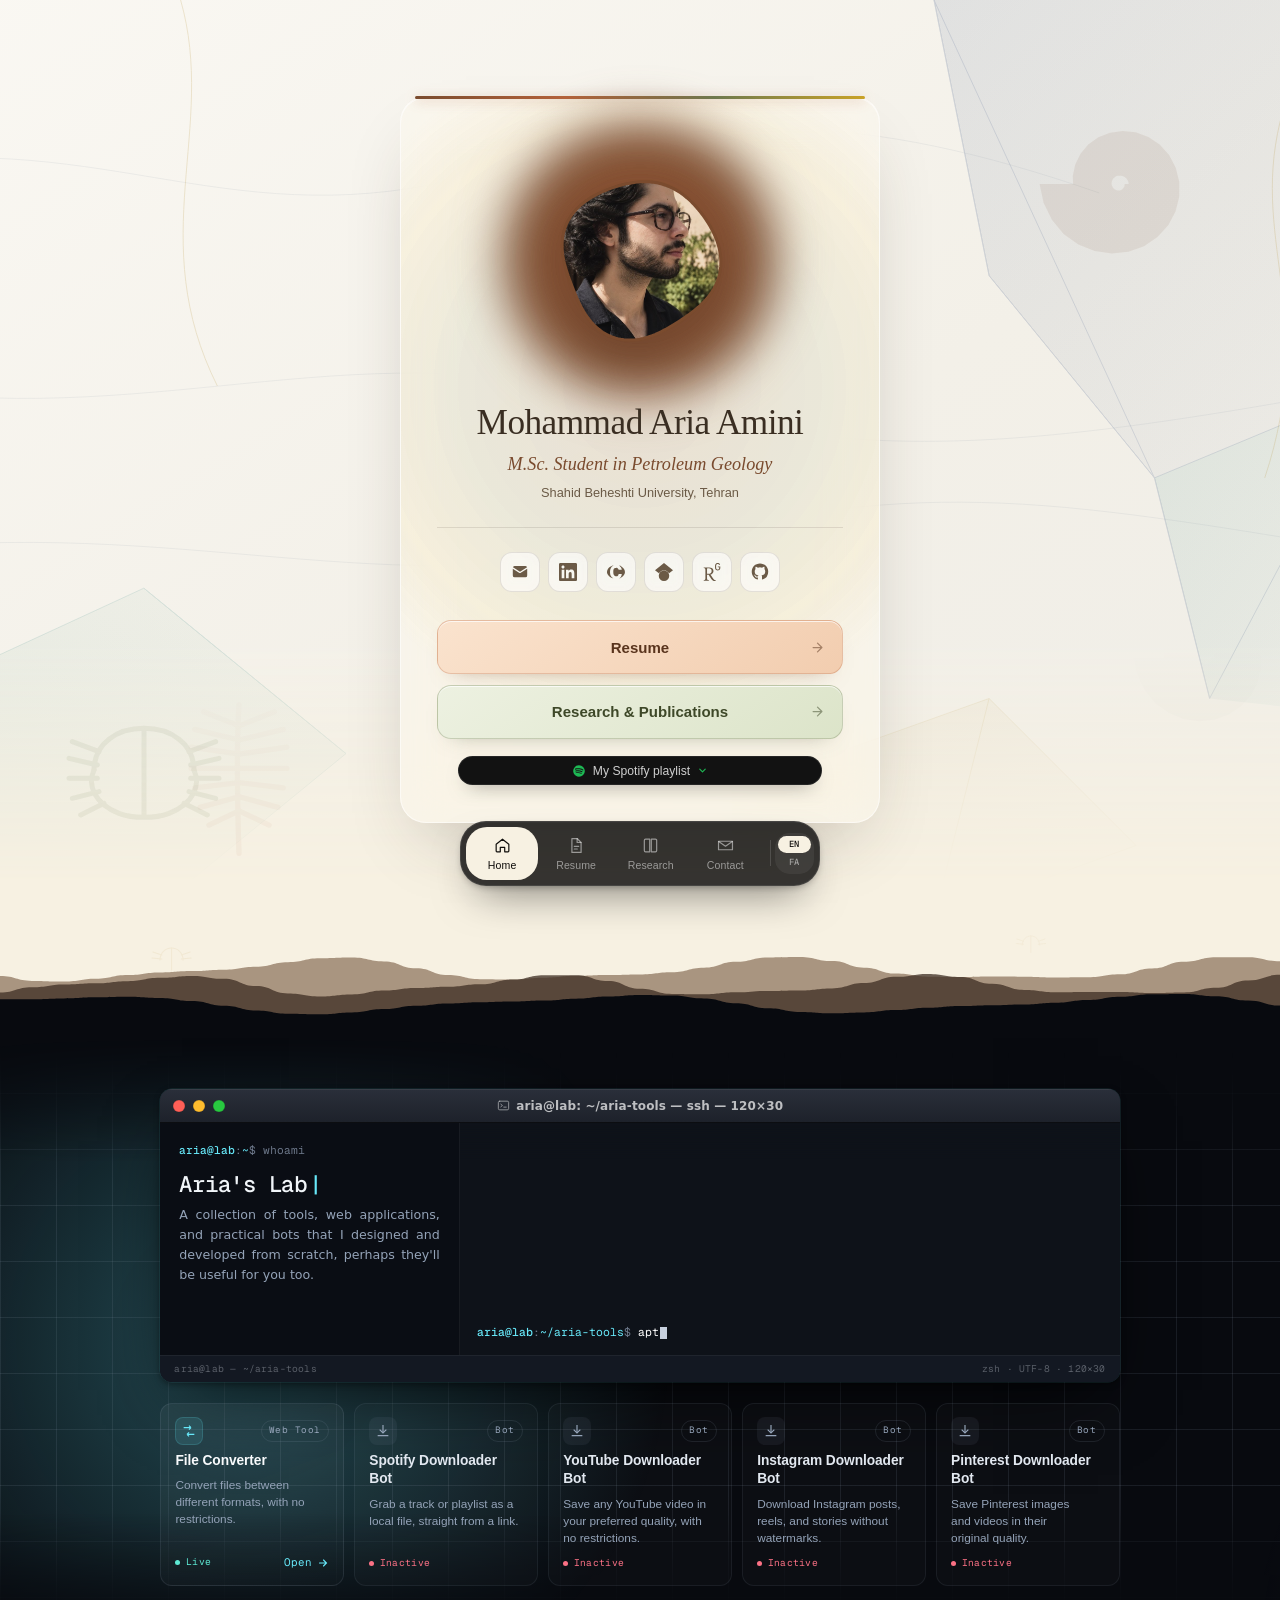
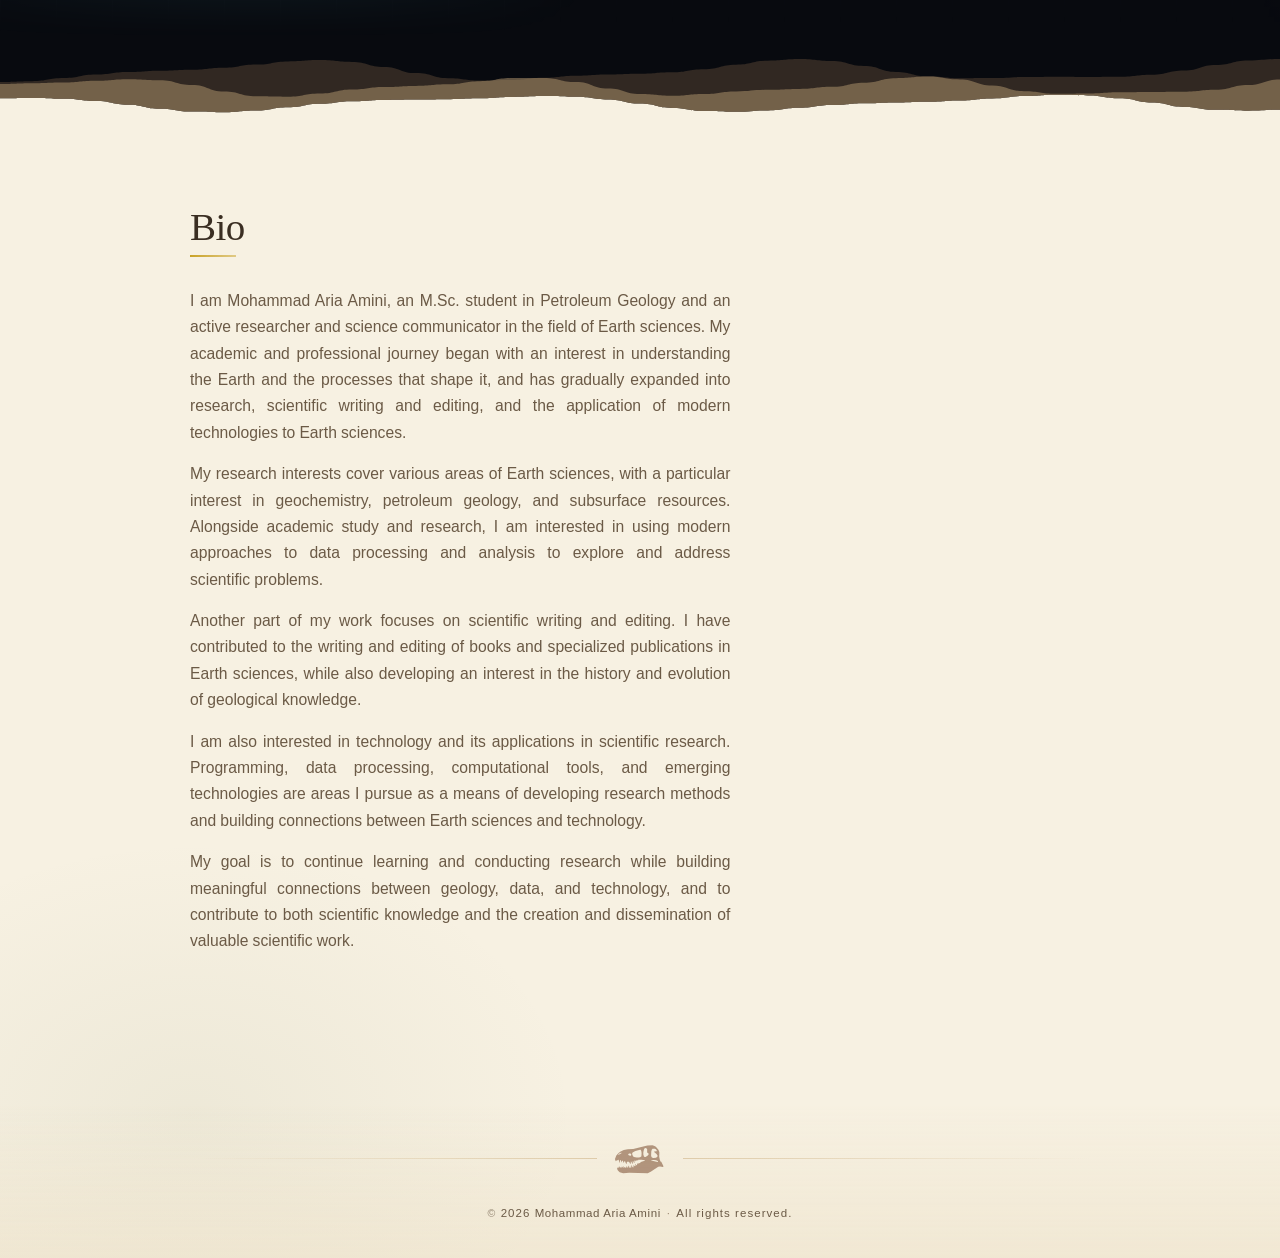
==== commit da4dda4b: "Show the university under the role on the home page Adds a smaller, lighter line under the hero role" ====
--- a/index.html
+++ b/index.html
@@ -272,6 +272,7 @@
       </div>
     <h1 class="hero__name">Mohammad Aria Amini</h1>
     <p class="hero__role">M.Sc. Student in Petroleum Geology</p>
+    <p class="hero__school">Shahid Beheshti University, Tehran</p>
 
     <div class="hero__divider"></div>
 
--- a/assets/css/style.css
+++ b/assets/css/style.css
@@ -553,8 +553,9 @@
 }
 
 .hero__name { position: relative; z-index: 4; font-size: calc(clamp(1.5rem, 4vw, 1.9rem) * var(--display-scale)); }
-.hero__role { position: relative; z-index: 4; color: var(--umber); font-size: calc(0.98rem * var(--display-scale)); margin-top: 0.55rem; font-family: var(--font-display); font-style: italic; }
+.hero__role { position: relative; z-index: 4; color: var(--umber); font-size: calc(0.98rem * var(--display-scale)); margin-top: 0.55rem; font-family: var(--font-display); font-style: italic; line-height: 1.35; text-wrap: balance; }
 body.lang-fa .hero__role { font-style: normal; }
+.hero__school { position: relative; z-index: 4; color: var(--ink-dim); font-family: var(--font-body); font-size: 0.8rem; font-weight: 300; margin-top: 0.3rem; }
 .hero__bio { position: relative; z-index: 4; color: var(--ink-dim); font-size: 0.92rem; font-weight: var(--w-prose); line-height: 1.72; margin-top: 1rem; max-width: 34ch; margin-inline: auto; }
 
 .hero__divider { position: relative; z-index: 4; height: 1px; background: rgba(58,46,34,0.12); margin: 1.5rem 0; }
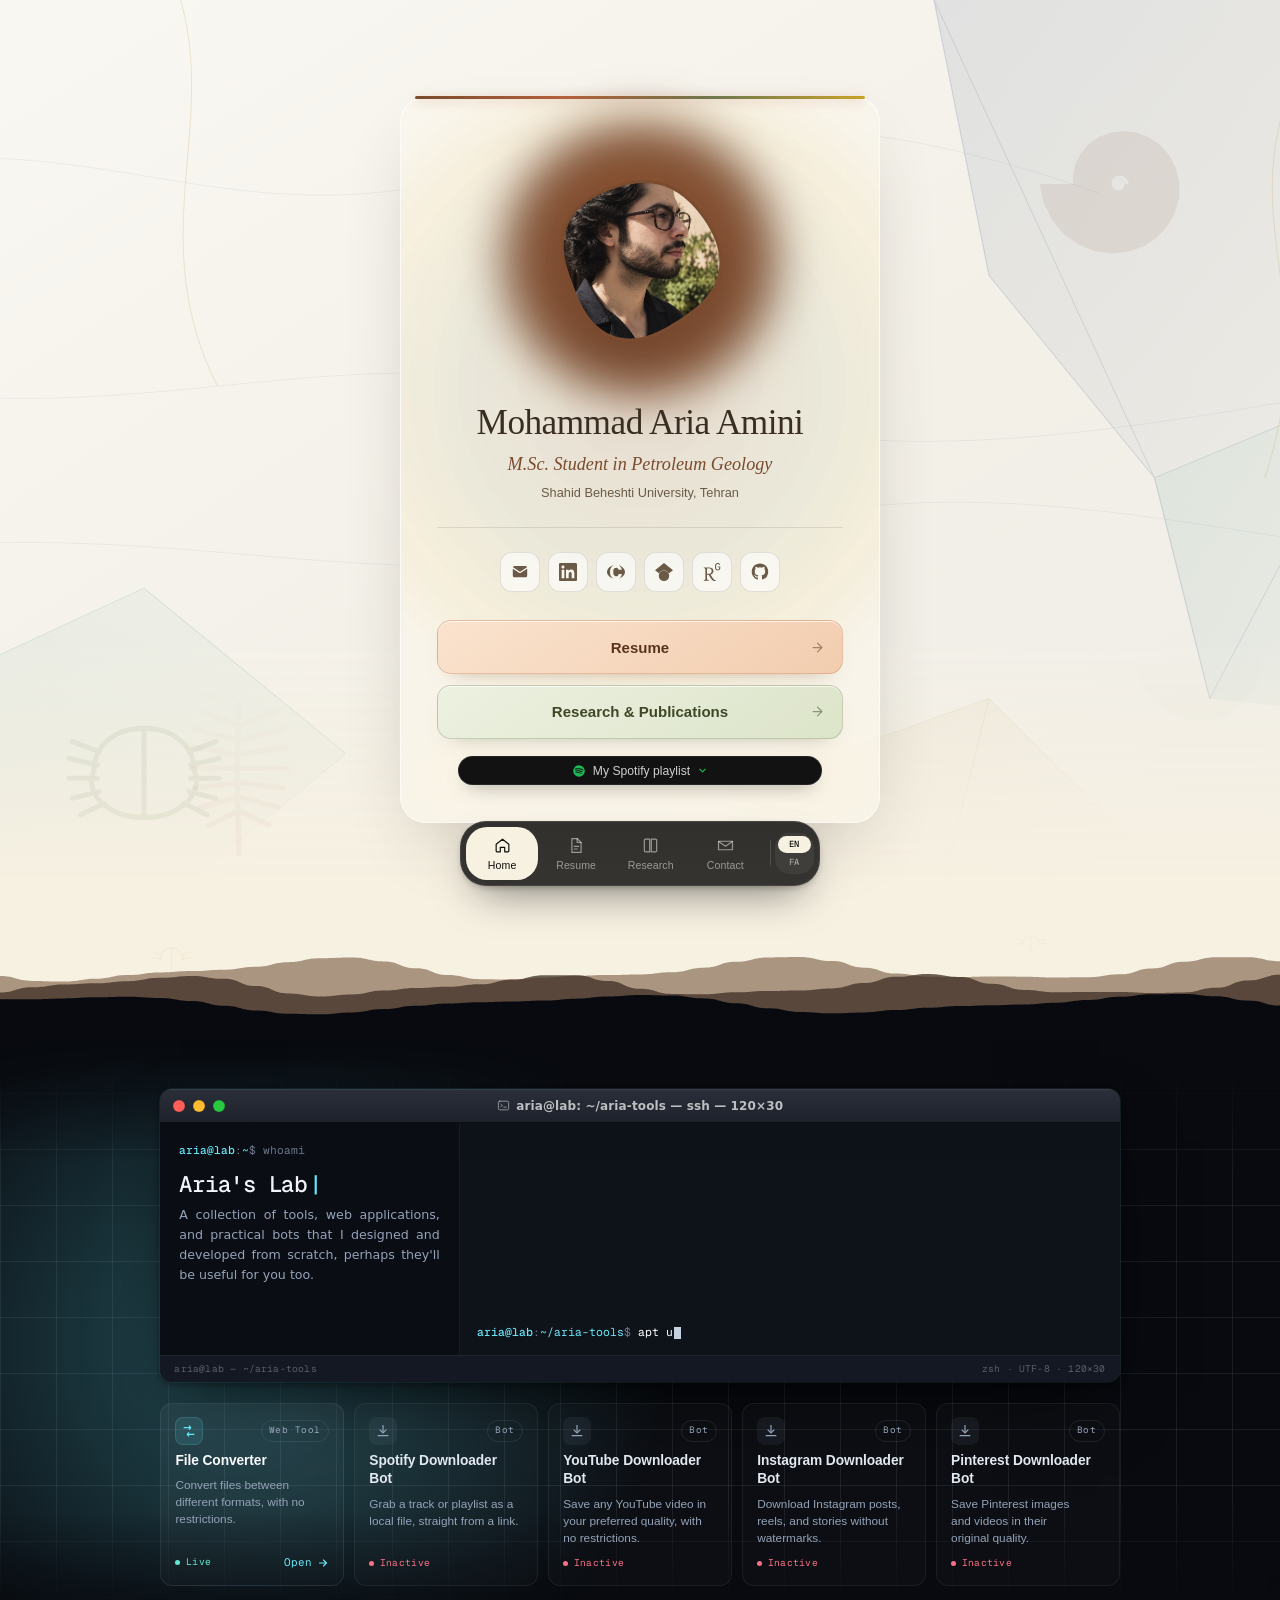
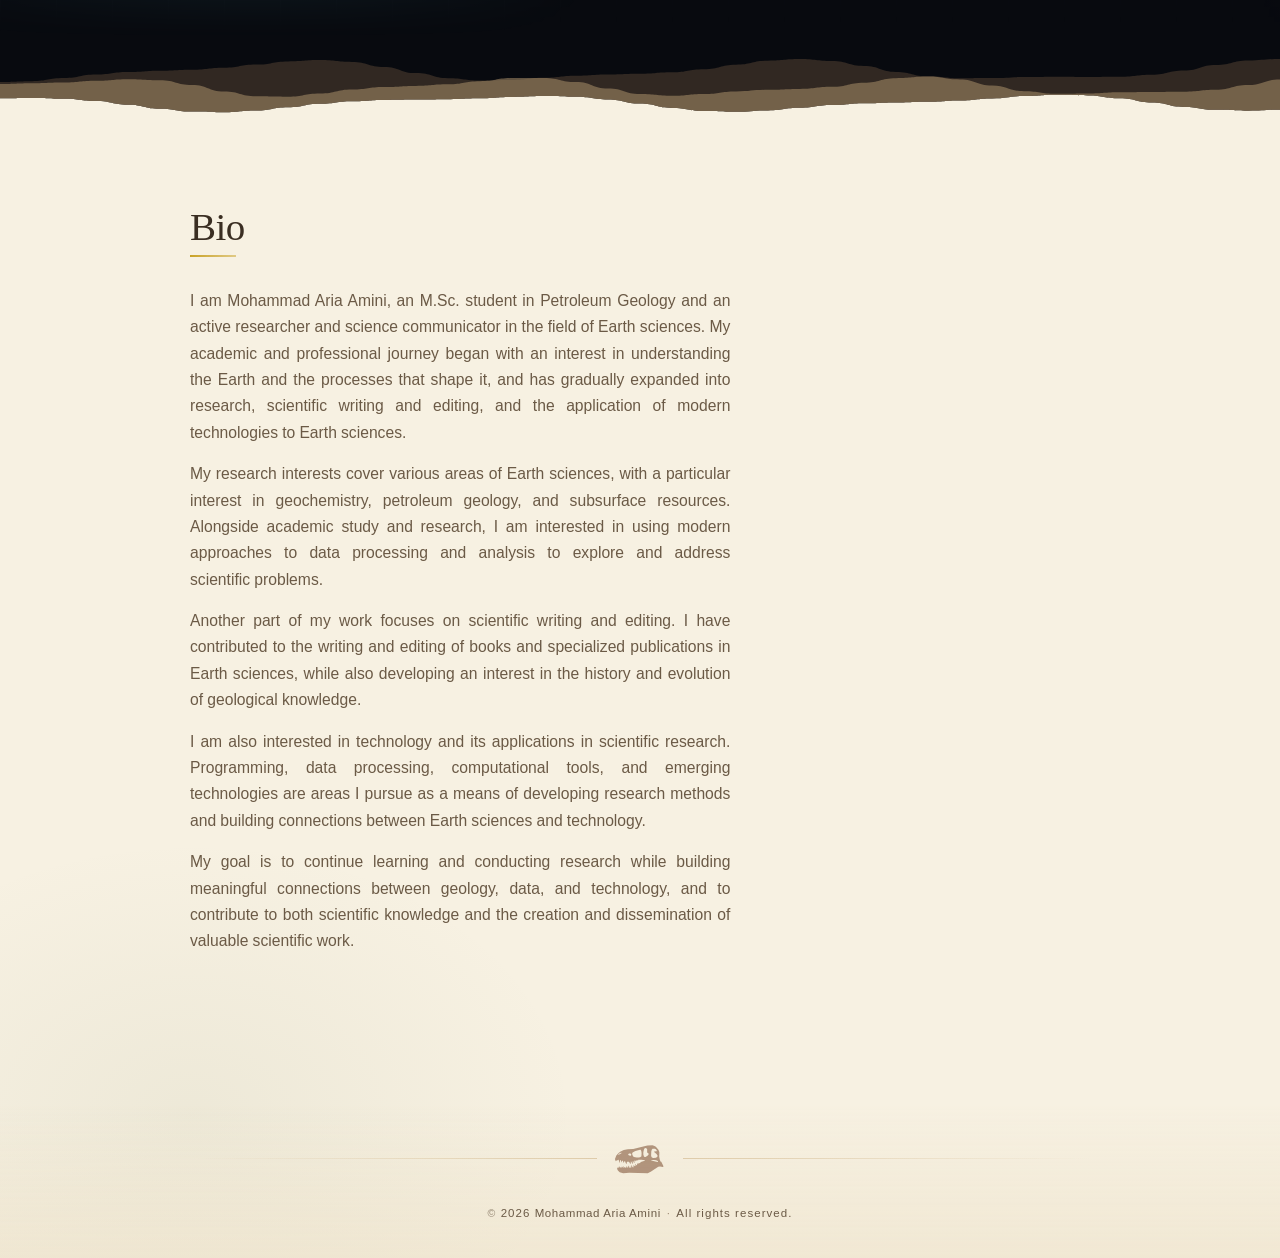
==== commit 7b603cf7: "chore: bump asset cache-busting versions [skip ci]" ====
--- a/index.html
+++ b/index.html
@@ -241,10 +241,10 @@
 }
 </script>
 <!-- seo:end -->
-<link rel="icon" href="/assets/img/favicon.svg?v=c82e42349b">
+<link rel="icon" href="/assets/img/favicon.svg?v=da4dda4bae">
 <link rel="preload" href="/assets/fonts/geist-latin-e09adc.woff2" as="font" type="font/woff2" crossorigin>
-<link rel="stylesheet" href="/assets/css/fonts.css?v=c82e42349b">
-<link rel="stylesheet" href="/assets/css/style.css?v=c82e42349b">
+<link rel="stylesheet" href="/assets/css/fonts.css?v=da4dda4bae">
+<link rel="stylesheet" href="/assets/css/style.css?v=da4dda4bae">
 </head>
 <body>
 <div class="fossil-field" aria-hidden="true">
@@ -258,7 +258,7 @@
 
 <!-- ===== Hero ===== -->
 <section class="hero">
-  <img src="/assets/img/hero-lattice.svg?v=c82e42349b" alt="" class="hero__bg" aria-hidden="true">
+  <img src="/assets/img/hero-lattice.svg?v=da4dda4bae" alt="" class="hero__bg" aria-hidden="true">
   <div class="hero__fossils" aria-hidden="true">
     <svg class="hf1" viewBox="0 0 100 100" fill="currentColor"><path d="M55.4,50.0L55.4,51.3L55.0,52.7L54.3,53.9L53.3,54.9L52.1,55.7L50.6,56.1L49.1,56.2L47.6,56.0L46.1,55.3L44.9,54.3L43.8,53.0L43.2,51.5L42.9,49.8L43.0,48.0L43.5,46.3L44.5,44.7L45.9,43.4L47.5,42.4L49.4,41.9L51.4,41.8L53.4,42.3L55.3,43.2L57.0,44.6L58.2,46.3L59.1,48.4L59.4,50.7L59.1,53.0L58.3,55.2L57.0,57.2L55.1,58.8L52.9,60.0L50.4,60.7L47.7,60.6L45.1,60.0L42.7,58.7L40.6,56.8L39.0,54.4L38.0,51.7L37.7,48.7L38.2,45.7L39.3,42.8L41.2,40.2L43.7,38.1L46.7,36.7L50.0,36.0L53.5,36.1L56.9,37.1L60.0,38.9L62.6,41.5L64.6,44.7L65.8,48.3L66.1,52.3L65.4,56.2L63.7,59.9L61.1,63.2L57.7,65.9L53.7,67.6L49.4,68.4L44.8,68.1L40.4,66.6L36.4,64.1L33.0,60.6L30.6,56.3L29.2,51.5L29.0,46.3L30.1,41.1L32.5,36.3L36.0,32.1L40.6,28.8L45.9,26.7L51.7,25.9L57.6,26.5L63.4,28.6L68.5,32.1L72.8,36.8L75.8,42.6L77.4,49.0L77.4,55.8L75.7,62.5L72.4,68.8L67.5,74.1L61.4,78.3L54.3,80.8L46.7,81.6L38.9,80.5L31.5,77.5L24.8,72.7L19.5,66.2L15.7,58.5L13.9,50.0L33.0,50.0L33.9,54.0L35.6,57.6L38.2,60.7L41.3,62.9L44.8,64.4L48.4,64.9L52.0,64.5L55.4,63.3L58.3,61.4L60.5,58.8L62.1,55.9L62.9,52.7L62.9,49.5L62.2,46.5L60.7,43.8L58.7,41.6L56.3,39.9L53.6,38.9L50.8,38.6L48.1,39.0L45.6,40.0L43.4,41.6L41.8,43.6L40.6,45.8L40.1,48.3L40.2,50.7L40.9,53.0L42.0,55.0L43.6,56.6L45.5,57.8L47.6,58.5L49.7,58.7L51.8,58.3L53.6,57.5L55.2,56.2L56.4,54.7L57.2,52.9L57.6,51.1L57.4,49.2L56.9,47.5L55.9,46.0L54.7,44.8L53.2,43.9L51.6,43.5L50.0,43.4L48.4,43.7L47.0,44.4L45.9,45.4L45.0,46.6L44.4,48.0L44.2,49.4L44.4,50.8L44.8,52.1L45.6,53.2L46.6,54.1L47.7,54.7L48.9,55.0L50.2,55.0L51.4,54.7L52.4,54.2L53.3,53.4L53.9,52.4L54.3,51.4L54.4,50.3L54.3,49.2L53.9,48.3L53.3,47.4L52.5,46.8L51.6,46.4L50.7,46.2L49.7,46.2L48.8,46.4L48.1,46.9L47.4,47.5L47.0,48.2L46.7,49.1L46.6,49.9L46.8,50.7L47.1,51.4L47.6,52.0L48.2,52.5L48.9,52.8L49.6,52.9L50.3,52.9L51.0,52.7L51.6,52.3L52.0,51.8L52.4,51.3L52.5,50.6L52.6,50.0Z"/></svg>
     <svg class="hf2" viewBox="0 0 48 32" fill="none" stroke="currentColor" stroke-width="1.5" stroke-linecap="round" stroke-linejoin="round"><path d="M9 15 C9 7 16 2.5 24 2.5 C32 2.5 39 7 39 15"/><path d="M24 2.5 L24 28.5"/><path d="M10.5 9.5 L2.5 6.5 M10 13.5 L1.5 11.5 M10 17.5 L1.5 17.5 M10.5 21.5 L2.5 23.5 M12 25 L5 28.5"/><path d="M37.5 9.5 L45.5 6.5 M38 13.5 L46.5 11.5 M38 17.5 L46.5 17.5 M37.5 21.5 L45.5 23.5 M36 25 L43 28.5"/><path d="M9 15 C7 19.5 9 25 16.5 28 C20.5 29.6 27.5 29.6 31.5 28 C39 25 41 19.5 39 15"/></svg>
@@ -268,7 +268,7 @@
     <div class="hero__card-accent" aria-hidden="true"></div>
     <div class="hero__portrait-wrap">
       <div class="hero__portrait-halo" aria-hidden="true"></div>
-      <svg class="hero__portrait-svg" viewBox="0 0 100 100" role="img" aria-label="Portrait of Mohammad Aria Amini"><defs><clipPath id="portrait-clip" clipPathUnits="userSpaceOnUse"><path id="portrait-clip-path" d=""/></clipPath></defs><g clip-path="url(#portrait-clip)"><rect class="hero__portrait-bg" x="0" y="0" width="100" height="100"/><image class="hero__portrait-photo-img" href="/assets/img/portrait.jpg?v=c82e42349b" x="6" y="6" width="88" height="88" preserveAspectRatio="xMidYMid slice"/></g><path class="hero__skull-fill" id="portrait-skull-path" d="M6.00,62.30 L9.76,54.49 L11.21,53.91 L12.37,51.01 L13.53,45.51 L13.24,37.12 L14.97,32.49 L19.61,27.28 L23.08,25.25 L25.97,24.38 L35.24,24.96 L61.00,31.33 L70.84,31.91 L78.08,33.36 L83.87,35.96 L87.63,38.57 L91.68,43.20 L94.00,48.99 L94.00,51.01 L93.42,51.59 L93.13,53.62 L90.82,52.46 L90.53,51.30 L89.08,52.17 L88.79,51.01 L87.63,50.72 L85.61,56.51 L85.03,56.51 L85.03,52.46 L83.87,51.59 L83.29,52.17 L82.42,55.64 L81.84,55.64 L81.26,52.46 L79.82,53.33 L78.37,56.51 L77.79,56.51 L77.50,54.20 L76.34,53.62 L75.18,54.49 L74.89,56.22 L73.45,58.54 L72.87,58.54 L72.87,56.80 L72.00,54.78 L68.53,54.78 L67.08,57.38 L65.34,58.54 L65.34,54.20 L64.18,54.49 L62.74,57.67 L61.58,58.25 L61.87,53.62 L61.00,53.33 L59.84,55.93 L58.39,56.80 L58.97,52.75 L57.82,52.17 L56.95,53.62 L56.37,53.62 L56.08,51.59 L55.50,51.59 L54.34,53.33 L53.76,53.33 L53.76,51.30 L52.03,52.17 L51.74,51.01 L45.95,51.01 L39.58,51.88 L39.87,52.75 L45.95,54.78 L49.71,57.09 L51.45,56.80 L51.45,58.25 L52.03,58.83 L54.05,57.38 L53.76,59.99 L54.63,60.86 L55.21,60.86 L56.66,58.83 L57.24,58.83 L56.66,62.30 L58.11,62.88 L59.55,60.86 L60.42,60.86 L60.42,64.62 L61.00,65.20 L62.45,64.33 L63.61,60.86 L64.18,60.86 L64.76,65.78 L65.92,65.49 L66.50,63.46 L67.37,63.75 L67.66,65.49 L68.53,65.78 L69.39,61.72 L69.97,61.72 L71.42,65.49 L72.87,64.91 L73.16,62.88 L73.74,62.88 L74.61,65.49 L75.76,65.49 L76.05,64.04 L76.63,64.04 L77.50,65.49 L78.66,65.49 L78.66,62.59 L79.24,62.59 L81.55,65.49 L82.42,65.20 L82.42,63.75 L83.29,63.75 L83.87,65.20 L85.03,65.49 L85.61,63.46 L86.47,63.17 L86.76,65.49 L87.63,65.78 L88.21,63.75 L88.79,63.75 L89.37,65.78 L90.24,66.36 L90.24,67.80 L88.79,70.70 L85.61,73.59 L79.24,75.62 L68.24,74.46 L34.37,75.33 L28.29,72.14 L15.26,63.75 L12.08,63.17 L6.87,64.33 L6.00,63.75 Z M28.00,51.59 L23.08,51.30 L19.32,51.88 L16.13,53.33 L15.55,54.49 L16.13,55.07 L18.74,54.78 L27.71,52.46 Z M70.26,40.88 L68.53,39.72 L66.21,39.43 L64.76,40.30 L64.47,42.33 L65.34,43.49 L66.50,43.78 L69.11,42.62 Z M82.13,38.28 L82.42,39.14 L87.34,42.04 L88.50,41.75 L87.34,40.01 L83.29,37.99 Z M47.39,32.78 L46.24,34.80 L45.66,38.86 L45.95,44.36 L47.39,46.09 L50.29,46.96 L54.63,46.96 L59.55,46.09 L61.29,44.64 L62.74,40.88 L62.74,38.57 L61.29,37.12 L56.95,34.80 L48.55,32.49 Z M25.68,30.75 L21.63,30.75 L19.61,31.91 L17.87,33.93 L18.16,35.38 L22.79,35.67 L22.79,36.83 L18.45,40.59 L16.42,43.78 L16.71,45.22 L19.32,47.25 L24.53,47.54 L26.84,46.67 L27.71,45.51 L28.29,43.49 L28.00,35.96 L27.13,32.49 Z M39.29,29.59 L37.26,29.88 L36.11,30.75 L35.53,31.91 L35.53,37.70 L32.92,39.72 L32.92,41.17 L34.37,43.20 L38.42,46.09 L40.16,46.09 L41.32,44.93 L42.47,41.17 L42.47,37.41 L41.61,33.07 L40.74,31.04 Z" fill-rule="evenodd"/><path id="portrait-frame-path" class="hero__portrait-frame" d=""/></svg>
+      <svg class="hero__portrait-svg" viewBox="0 0 100 100" role="img" aria-label="Portrait of Mohammad Aria Amini"><defs><clipPath id="portrait-clip" clipPathUnits="userSpaceOnUse"><path id="portrait-clip-path" d=""/></clipPath></defs><g clip-path="url(#portrait-clip)"><rect class="hero__portrait-bg" x="0" y="0" width="100" height="100"/><image class="hero__portrait-photo-img" href="/assets/img/portrait.jpg?v=da4dda4bae" x="6" y="6" width="88" height="88" preserveAspectRatio="xMidYMid slice"/></g><path class="hero__skull-fill" id="portrait-skull-path" d="M6.00,62.30 L9.76,54.49 L11.21,53.91 L12.37,51.01 L13.53,45.51 L13.24,37.12 L14.97,32.49 L19.61,27.28 L23.08,25.25 L25.97,24.38 L35.24,24.96 L61.00,31.33 L70.84,31.91 L78.08,33.36 L83.87,35.96 L87.63,38.57 L91.68,43.20 L94.00,48.99 L94.00,51.01 L93.42,51.59 L93.13,53.62 L90.82,52.46 L90.53,51.30 L89.08,52.17 L88.79,51.01 L87.63,50.72 L85.61,56.51 L85.03,56.51 L85.03,52.46 L83.87,51.59 L83.29,52.17 L82.42,55.64 L81.84,55.64 L81.26,52.46 L79.82,53.33 L78.37,56.51 L77.79,56.51 L77.50,54.20 L76.34,53.62 L75.18,54.49 L74.89,56.22 L73.45,58.54 L72.87,58.54 L72.87,56.80 L72.00,54.78 L68.53,54.78 L67.08,57.38 L65.34,58.54 L65.34,54.20 L64.18,54.49 L62.74,57.67 L61.58,58.25 L61.87,53.62 L61.00,53.33 L59.84,55.93 L58.39,56.80 L58.97,52.75 L57.82,52.17 L56.95,53.62 L56.37,53.62 L56.08,51.59 L55.50,51.59 L54.34,53.33 L53.76,53.33 L53.76,51.30 L52.03,52.17 L51.74,51.01 L45.95,51.01 L39.58,51.88 L39.87,52.75 L45.95,54.78 L49.71,57.09 L51.45,56.80 L51.45,58.25 L52.03,58.83 L54.05,57.38 L53.76,59.99 L54.63,60.86 L55.21,60.86 L56.66,58.83 L57.24,58.83 L56.66,62.30 L58.11,62.88 L59.55,60.86 L60.42,60.86 L60.42,64.62 L61.00,65.20 L62.45,64.33 L63.61,60.86 L64.18,60.86 L64.76,65.78 L65.92,65.49 L66.50,63.46 L67.37,63.75 L67.66,65.49 L68.53,65.78 L69.39,61.72 L69.97,61.72 L71.42,65.49 L72.87,64.91 L73.16,62.88 L73.74,62.88 L74.61,65.49 L75.76,65.49 L76.05,64.04 L76.63,64.04 L77.50,65.49 L78.66,65.49 L78.66,62.59 L79.24,62.59 L81.55,65.49 L82.42,65.20 L82.42,63.75 L83.29,63.75 L83.87,65.20 L85.03,65.49 L85.61,63.46 L86.47,63.17 L86.76,65.49 L87.63,65.78 L88.21,63.75 L88.79,63.75 L89.37,65.78 L90.24,66.36 L90.24,67.80 L88.79,70.70 L85.61,73.59 L79.24,75.62 L68.24,74.46 L34.37,75.33 L28.29,72.14 L15.26,63.75 L12.08,63.17 L6.87,64.33 L6.00,63.75 Z M28.00,51.59 L23.08,51.30 L19.32,51.88 L16.13,53.33 L15.55,54.49 L16.13,55.07 L18.74,54.78 L27.71,52.46 Z M70.26,40.88 L68.53,39.72 L66.21,39.43 L64.76,40.30 L64.47,42.33 L65.34,43.49 L66.50,43.78 L69.11,42.62 Z M82.13,38.28 L82.42,39.14 L87.34,42.04 L88.50,41.75 L87.34,40.01 L83.29,37.99 Z M47.39,32.78 L46.24,34.80 L45.66,38.86 L45.95,44.36 L47.39,46.09 L50.29,46.96 L54.63,46.96 L59.55,46.09 L61.29,44.64 L62.74,40.88 L62.74,38.57 L61.29,37.12 L56.95,34.80 L48.55,32.49 Z M25.68,30.75 L21.63,30.75 L19.61,31.91 L17.87,33.93 L18.16,35.38 L22.79,35.67 L22.79,36.83 L18.45,40.59 L16.42,43.78 L16.71,45.22 L19.32,47.25 L24.53,47.54 L26.84,46.67 L27.71,45.51 L28.29,43.49 L28.00,35.96 L27.13,32.49 Z M39.29,29.59 L37.26,29.88 L36.11,30.75 L35.53,31.91 L35.53,37.70 L32.92,39.72 L32.92,41.17 L34.37,43.20 L38.42,46.09 L40.16,46.09 L41.32,44.93 L42.47,41.17 L42.47,37.41 L41.61,33.07 L40.74,31.04 Z" fill-rule="evenodd"/><path id="portrait-frame-path" class="hero__portrait-frame" d=""/></svg>
       </div>
     <h1 class="hero__name">Mohammad Aria Amini</h1>
     <p class="hero__role">M.Sc. Student in Petroleum Geology</p>
@@ -431,9 +431,9 @@
   </div>
 </footer>
 
-<script src="/assets/js/hero-portrait-data.js?v=c82e42349b"></script>
-<script src="/assets/js/hero-portrait.js?v=c82e42349b"></script>
-<script src="/assets/js/lab.js?v=c82e42349b"></script>
-<script src="/assets/js/app.js?v=c82e42349b"></script>
+<script src="/assets/js/hero-portrait-data.js?v=da4dda4bae"></script>
+<script src="/assets/js/hero-portrait.js?v=da4dda4bae"></script>
+<script src="/assets/js/lab.js?v=da4dda4bae"></script>
+<script src="/assets/js/app.js?v=da4dda4bae"></script>
 </body>
 </html>
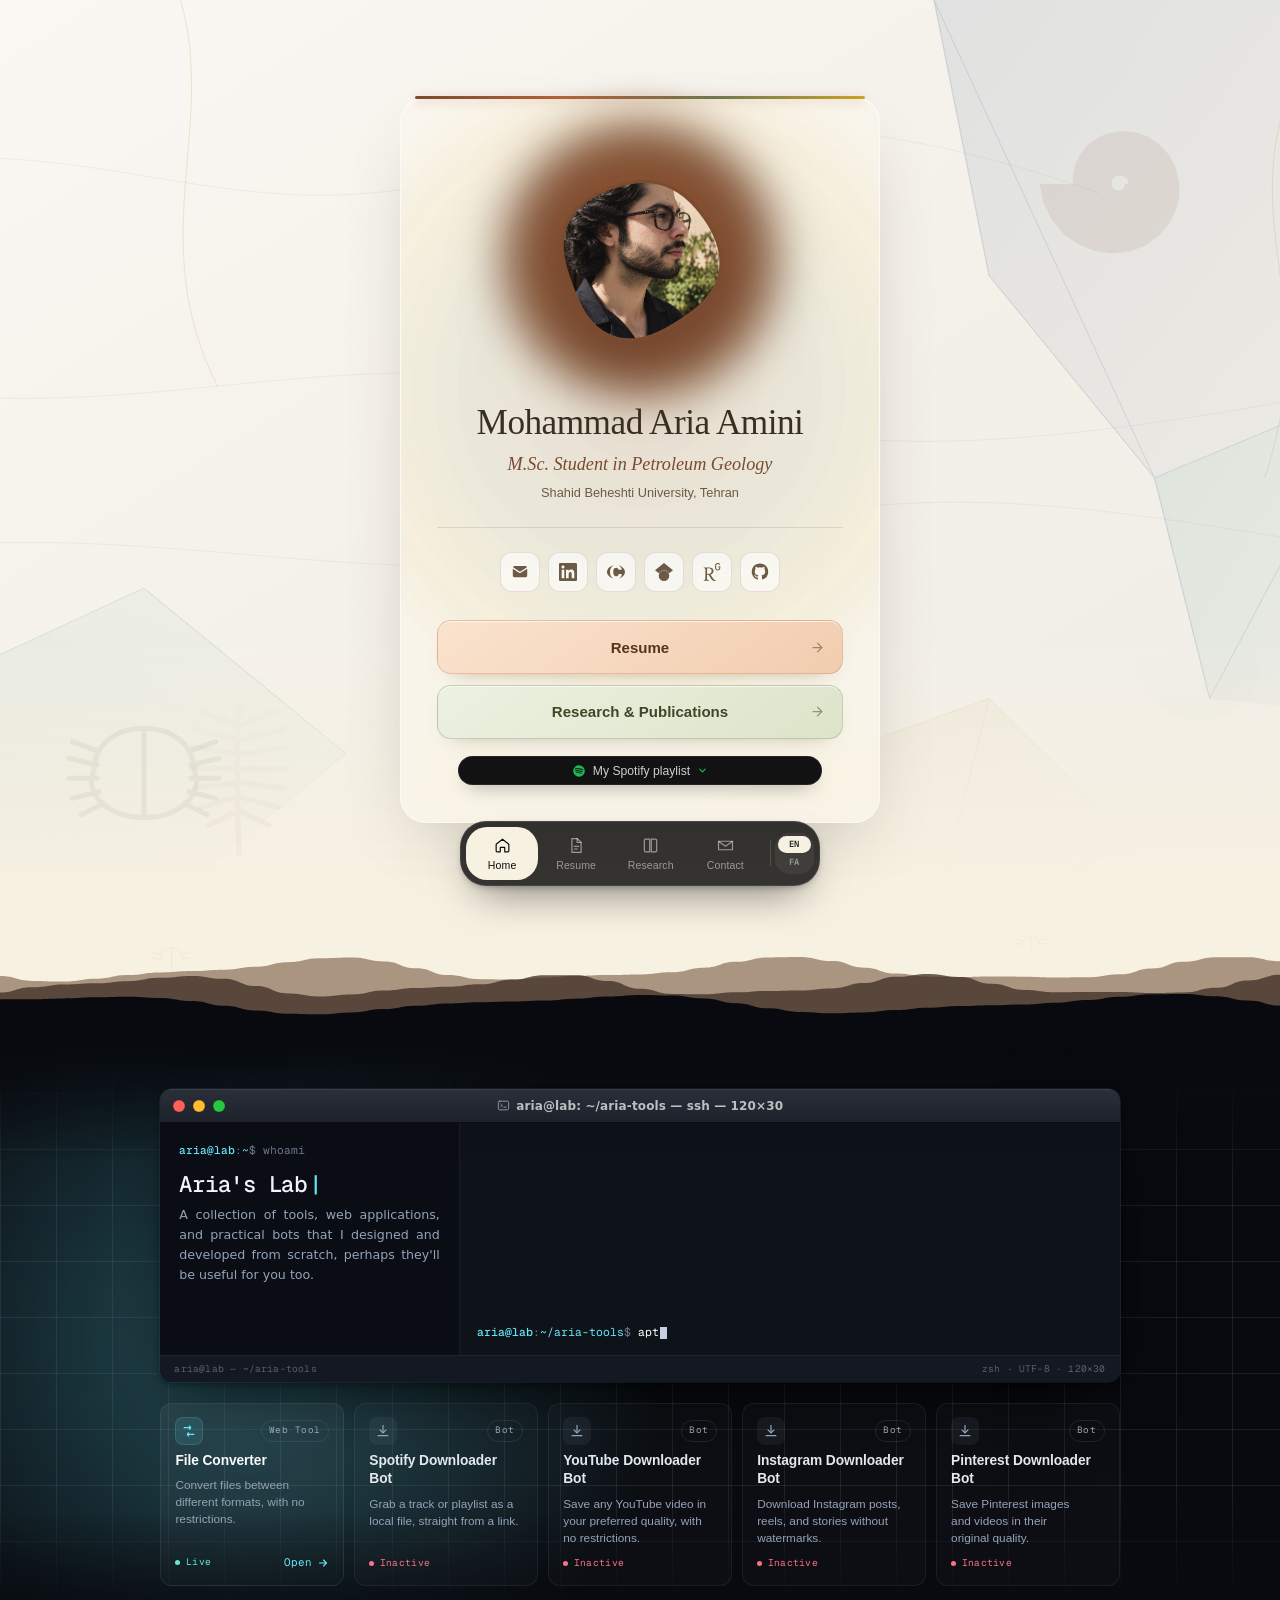
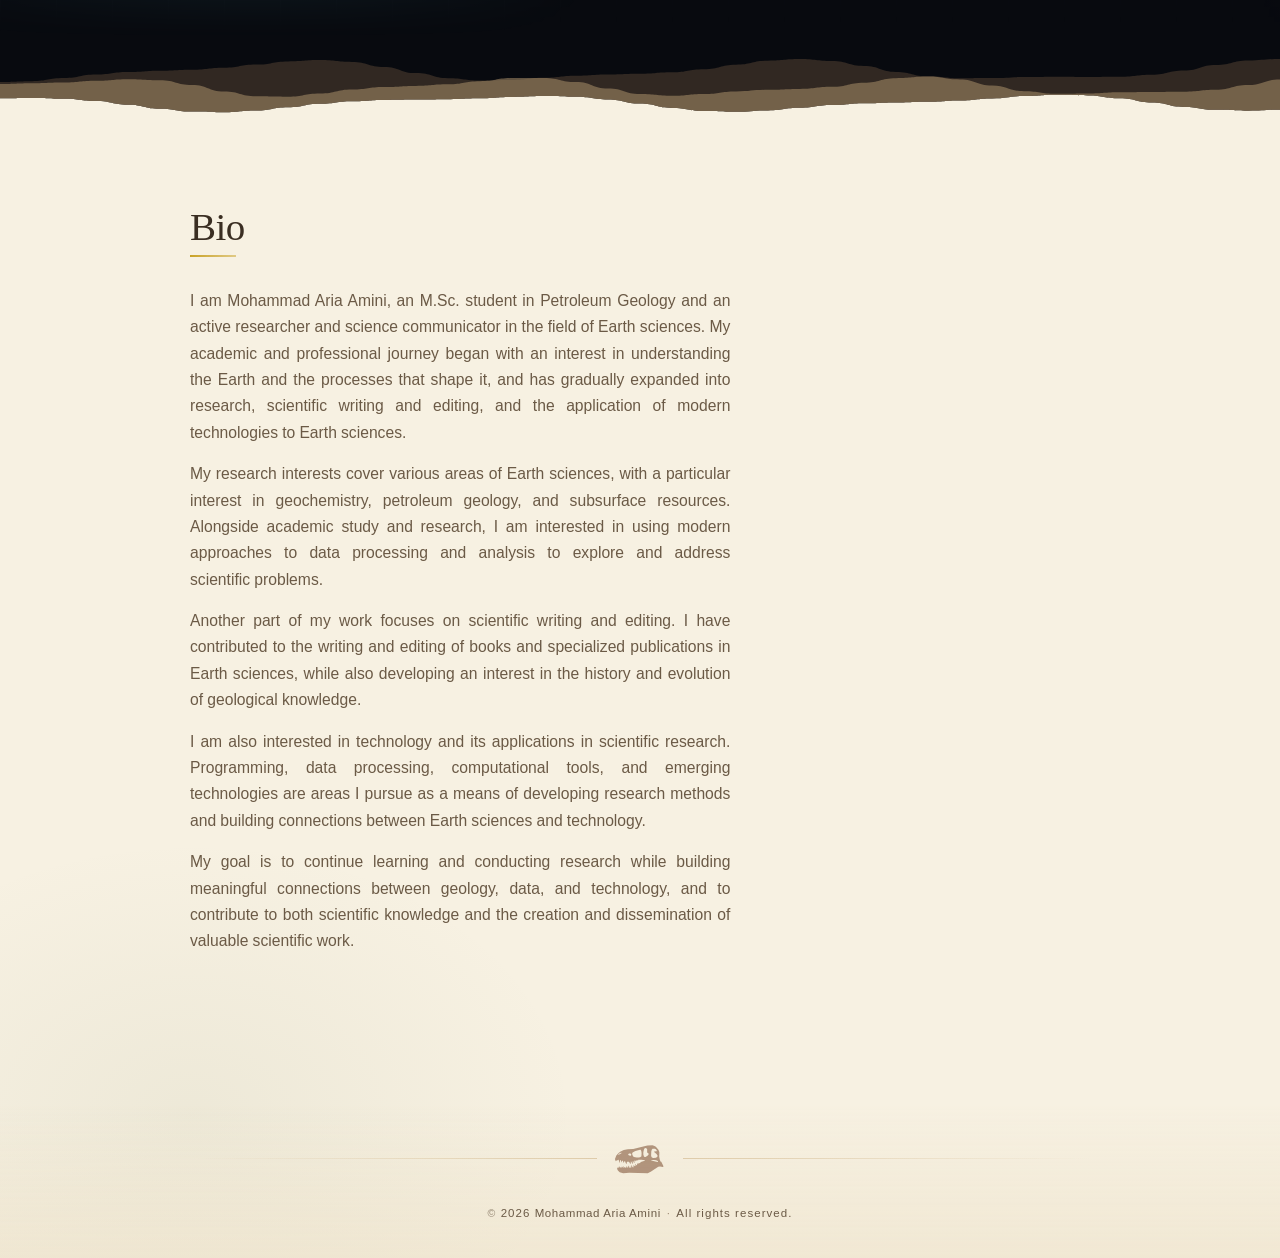
==== commit 33cd2b08: "chore: bump asset cache-busting versions [skip ci]" ====
--- a/index.html
+++ b/index.html
@@ -241,10 +241,10 @@
 }
 </script>
 <!-- seo:end -->
-<link rel="icon" href="/assets/img/favicon.svg?v=da4dda4bae">
+<link rel="icon" href="/assets/img/favicon.svg?v=634f07b447">
 <link rel="preload" href="/assets/fonts/geist-latin-e09adc.woff2" as="font" type="font/woff2" crossorigin>
-<link rel="stylesheet" href="/assets/css/fonts.css?v=da4dda4bae">
-<link rel="stylesheet" href="/assets/css/style.css?v=da4dda4bae">
+<link rel="stylesheet" href="/assets/css/fonts.css?v=634f07b447">
+<link rel="stylesheet" href="/assets/css/style.css?v=634f07b447">
 </head>
 <body>
 <div class="fossil-field" aria-hidden="true">
@@ -258,7 +258,7 @@
 
 <!-- ===== Hero ===== -->
 <section class="hero">
-  <img src="/assets/img/hero-lattice.svg?v=da4dda4bae" alt="" class="hero__bg" aria-hidden="true">
+  <img src="/assets/img/hero-lattice.svg?v=634f07b447" alt="" class="hero__bg" aria-hidden="true">
   <div class="hero__fossils" aria-hidden="true">
     <svg class="hf1" viewBox="0 0 100 100" fill="currentColor"><path d="M55.4,50.0L55.4,51.3L55.0,52.7L54.3,53.9L53.3,54.9L52.1,55.7L50.6,56.1L49.1,56.2L47.6,56.0L46.1,55.3L44.9,54.3L43.8,53.0L43.2,51.5L42.9,49.8L43.0,48.0L43.5,46.3L44.5,44.7L45.9,43.4L47.5,42.4L49.4,41.9L51.4,41.8L53.4,42.3L55.3,43.2L57.0,44.6L58.2,46.3L59.1,48.4L59.4,50.7L59.1,53.0L58.3,55.2L57.0,57.2L55.1,58.8L52.9,60.0L50.4,60.7L47.7,60.6L45.1,60.0L42.7,58.7L40.6,56.8L39.0,54.4L38.0,51.7L37.7,48.7L38.2,45.7L39.3,42.8L41.2,40.2L43.7,38.1L46.7,36.7L50.0,36.0L53.5,36.1L56.9,37.1L60.0,38.9L62.6,41.5L64.6,44.7L65.8,48.3L66.1,52.3L65.4,56.2L63.7,59.9L61.1,63.2L57.7,65.9L53.7,67.6L49.4,68.4L44.8,68.1L40.4,66.6L36.4,64.1L33.0,60.6L30.6,56.3L29.2,51.5L29.0,46.3L30.1,41.1L32.5,36.3L36.0,32.1L40.6,28.8L45.9,26.7L51.7,25.9L57.6,26.5L63.4,28.6L68.5,32.1L72.8,36.8L75.8,42.6L77.4,49.0L77.4,55.8L75.7,62.5L72.4,68.8L67.5,74.1L61.4,78.3L54.3,80.8L46.7,81.6L38.9,80.5L31.5,77.5L24.8,72.7L19.5,66.2L15.7,58.5L13.9,50.0L33.0,50.0L33.9,54.0L35.6,57.6L38.2,60.7L41.3,62.9L44.8,64.4L48.4,64.9L52.0,64.5L55.4,63.3L58.3,61.4L60.5,58.8L62.1,55.9L62.9,52.7L62.9,49.5L62.2,46.5L60.7,43.8L58.7,41.6L56.3,39.9L53.6,38.9L50.8,38.6L48.1,39.0L45.6,40.0L43.4,41.6L41.8,43.6L40.6,45.8L40.1,48.3L40.2,50.7L40.9,53.0L42.0,55.0L43.6,56.6L45.5,57.8L47.6,58.5L49.7,58.7L51.8,58.3L53.6,57.5L55.2,56.2L56.4,54.7L57.2,52.9L57.6,51.1L57.4,49.2L56.9,47.5L55.9,46.0L54.7,44.8L53.2,43.9L51.6,43.5L50.0,43.4L48.4,43.7L47.0,44.4L45.9,45.4L45.0,46.6L44.4,48.0L44.2,49.4L44.4,50.8L44.8,52.1L45.6,53.2L46.6,54.1L47.7,54.7L48.9,55.0L50.2,55.0L51.4,54.7L52.4,54.2L53.3,53.4L53.9,52.4L54.3,51.4L54.4,50.3L54.3,49.2L53.9,48.3L53.3,47.4L52.5,46.8L51.6,46.4L50.7,46.2L49.7,46.2L48.8,46.4L48.1,46.9L47.4,47.5L47.0,48.2L46.7,49.1L46.6,49.9L46.8,50.7L47.1,51.4L47.6,52.0L48.2,52.5L48.9,52.8L49.6,52.9L50.3,52.9L51.0,52.7L51.6,52.3L52.0,51.8L52.4,51.3L52.5,50.6L52.6,50.0Z"/></svg>
     <svg class="hf2" viewBox="0 0 48 32" fill="none" stroke="currentColor" stroke-width="1.5" stroke-linecap="round" stroke-linejoin="round"><path d="M9 15 C9 7 16 2.5 24 2.5 C32 2.5 39 7 39 15"/><path d="M24 2.5 L24 28.5"/><path d="M10.5 9.5 L2.5 6.5 M10 13.5 L1.5 11.5 M10 17.5 L1.5 17.5 M10.5 21.5 L2.5 23.5 M12 25 L5 28.5"/><path d="M37.5 9.5 L45.5 6.5 M38 13.5 L46.5 11.5 M38 17.5 L46.5 17.5 M37.5 21.5 L45.5 23.5 M36 25 L43 28.5"/><path d="M9 15 C7 19.5 9 25 16.5 28 C20.5 29.6 27.5 29.6 31.5 28 C39 25 41 19.5 39 15"/></svg>
@@ -268,7 +268,7 @@
     <div class="hero__card-accent" aria-hidden="true"></div>
     <div class="hero__portrait-wrap">
       <div class="hero__portrait-halo" aria-hidden="true"></div>
-      <svg class="hero__portrait-svg" viewBox="0 0 100 100" role="img" aria-label="Portrait of Mohammad Aria Amini"><defs><clipPath id="portrait-clip" clipPathUnits="userSpaceOnUse"><path id="portrait-clip-path" d=""/></clipPath></defs><g clip-path="url(#portrait-clip)"><rect class="hero__portrait-bg" x="0" y="0" width="100" height="100"/><image class="hero__portrait-photo-img" href="/assets/img/portrait.jpg?v=da4dda4bae" x="6" y="6" width="88" height="88" preserveAspectRatio="xMidYMid slice"/></g><path class="hero__skull-fill" id="portrait-skull-path" d="M6.00,62.30 L9.76,54.49 L11.21,53.91 L12.37,51.01 L13.53,45.51 L13.24,37.12 L14.97,32.49 L19.61,27.28 L23.08,25.25 L25.97,24.38 L35.24,24.96 L61.00,31.33 L70.84,31.91 L78.08,33.36 L83.87,35.96 L87.63,38.57 L91.68,43.20 L94.00,48.99 L94.00,51.01 L93.42,51.59 L93.13,53.62 L90.82,52.46 L90.53,51.30 L89.08,52.17 L88.79,51.01 L87.63,50.72 L85.61,56.51 L85.03,56.51 L85.03,52.46 L83.87,51.59 L83.29,52.17 L82.42,55.64 L81.84,55.64 L81.26,52.46 L79.82,53.33 L78.37,56.51 L77.79,56.51 L77.50,54.20 L76.34,53.62 L75.18,54.49 L74.89,56.22 L73.45,58.54 L72.87,58.54 L72.87,56.80 L72.00,54.78 L68.53,54.78 L67.08,57.38 L65.34,58.54 L65.34,54.20 L64.18,54.49 L62.74,57.67 L61.58,58.25 L61.87,53.62 L61.00,53.33 L59.84,55.93 L58.39,56.80 L58.97,52.75 L57.82,52.17 L56.95,53.62 L56.37,53.62 L56.08,51.59 L55.50,51.59 L54.34,53.33 L53.76,53.33 L53.76,51.30 L52.03,52.17 L51.74,51.01 L45.95,51.01 L39.58,51.88 L39.87,52.75 L45.95,54.78 L49.71,57.09 L51.45,56.80 L51.45,58.25 L52.03,58.83 L54.05,57.38 L53.76,59.99 L54.63,60.86 L55.21,60.86 L56.66,58.83 L57.24,58.83 L56.66,62.30 L58.11,62.88 L59.55,60.86 L60.42,60.86 L60.42,64.62 L61.00,65.20 L62.45,64.33 L63.61,60.86 L64.18,60.86 L64.76,65.78 L65.92,65.49 L66.50,63.46 L67.37,63.75 L67.66,65.49 L68.53,65.78 L69.39,61.72 L69.97,61.72 L71.42,65.49 L72.87,64.91 L73.16,62.88 L73.74,62.88 L74.61,65.49 L75.76,65.49 L76.05,64.04 L76.63,64.04 L77.50,65.49 L78.66,65.49 L78.66,62.59 L79.24,62.59 L81.55,65.49 L82.42,65.20 L82.42,63.75 L83.29,63.75 L83.87,65.20 L85.03,65.49 L85.61,63.46 L86.47,63.17 L86.76,65.49 L87.63,65.78 L88.21,63.75 L88.79,63.75 L89.37,65.78 L90.24,66.36 L90.24,67.80 L88.79,70.70 L85.61,73.59 L79.24,75.62 L68.24,74.46 L34.37,75.33 L28.29,72.14 L15.26,63.75 L12.08,63.17 L6.87,64.33 L6.00,63.75 Z M28.00,51.59 L23.08,51.30 L19.32,51.88 L16.13,53.33 L15.55,54.49 L16.13,55.07 L18.74,54.78 L27.71,52.46 Z M70.26,40.88 L68.53,39.72 L66.21,39.43 L64.76,40.30 L64.47,42.33 L65.34,43.49 L66.50,43.78 L69.11,42.62 Z M82.13,38.28 L82.42,39.14 L87.34,42.04 L88.50,41.75 L87.34,40.01 L83.29,37.99 Z M47.39,32.78 L46.24,34.80 L45.66,38.86 L45.95,44.36 L47.39,46.09 L50.29,46.96 L54.63,46.96 L59.55,46.09 L61.29,44.64 L62.74,40.88 L62.74,38.57 L61.29,37.12 L56.95,34.80 L48.55,32.49 Z M25.68,30.75 L21.63,30.75 L19.61,31.91 L17.87,33.93 L18.16,35.38 L22.79,35.67 L22.79,36.83 L18.45,40.59 L16.42,43.78 L16.71,45.22 L19.32,47.25 L24.53,47.54 L26.84,46.67 L27.71,45.51 L28.29,43.49 L28.00,35.96 L27.13,32.49 Z M39.29,29.59 L37.26,29.88 L36.11,30.75 L35.53,31.91 L35.53,37.70 L32.92,39.72 L32.92,41.17 L34.37,43.20 L38.42,46.09 L40.16,46.09 L41.32,44.93 L42.47,41.17 L42.47,37.41 L41.61,33.07 L40.74,31.04 Z" fill-rule="evenodd"/><path id="portrait-frame-path" class="hero__portrait-frame" d=""/></svg>
+      <svg class="hero__portrait-svg" viewBox="0 0 100 100" role="img" aria-label="Portrait of Mohammad Aria Amini"><defs><clipPath id="portrait-clip" clipPathUnits="userSpaceOnUse"><path id="portrait-clip-path" d=""/></clipPath></defs><g clip-path="url(#portrait-clip)"><rect class="hero__portrait-bg" x="0" y="0" width="100" height="100"/><image class="hero__portrait-photo-img" href="/assets/img/portrait.jpg?v=634f07b447" x="6" y="6" width="88" height="88" preserveAspectRatio="xMidYMid slice"/></g><path class="hero__skull-fill" id="portrait-skull-path" d="M6.00,62.30 L9.76,54.49 L11.21,53.91 L12.37,51.01 L13.53,45.51 L13.24,37.12 L14.97,32.49 L19.61,27.28 L23.08,25.25 L25.97,24.38 L35.24,24.96 L61.00,31.33 L70.84,31.91 L78.08,33.36 L83.87,35.96 L87.63,38.57 L91.68,43.20 L94.00,48.99 L94.00,51.01 L93.42,51.59 L93.13,53.62 L90.82,52.46 L90.53,51.30 L89.08,52.17 L88.79,51.01 L87.63,50.72 L85.61,56.51 L85.03,56.51 L85.03,52.46 L83.87,51.59 L83.29,52.17 L82.42,55.64 L81.84,55.64 L81.26,52.46 L79.82,53.33 L78.37,56.51 L77.79,56.51 L77.50,54.20 L76.34,53.62 L75.18,54.49 L74.89,56.22 L73.45,58.54 L72.87,58.54 L72.87,56.80 L72.00,54.78 L68.53,54.78 L67.08,57.38 L65.34,58.54 L65.34,54.20 L64.18,54.49 L62.74,57.67 L61.58,58.25 L61.87,53.62 L61.00,53.33 L59.84,55.93 L58.39,56.80 L58.97,52.75 L57.82,52.17 L56.95,53.62 L56.37,53.62 L56.08,51.59 L55.50,51.59 L54.34,53.33 L53.76,53.33 L53.76,51.30 L52.03,52.17 L51.74,51.01 L45.95,51.01 L39.58,51.88 L39.87,52.75 L45.95,54.78 L49.71,57.09 L51.45,56.80 L51.45,58.25 L52.03,58.83 L54.05,57.38 L53.76,59.99 L54.63,60.86 L55.21,60.86 L56.66,58.83 L57.24,58.83 L56.66,62.30 L58.11,62.88 L59.55,60.86 L60.42,60.86 L60.42,64.62 L61.00,65.20 L62.45,64.33 L63.61,60.86 L64.18,60.86 L64.76,65.78 L65.92,65.49 L66.50,63.46 L67.37,63.75 L67.66,65.49 L68.53,65.78 L69.39,61.72 L69.97,61.72 L71.42,65.49 L72.87,64.91 L73.16,62.88 L73.74,62.88 L74.61,65.49 L75.76,65.49 L76.05,64.04 L76.63,64.04 L77.50,65.49 L78.66,65.49 L78.66,62.59 L79.24,62.59 L81.55,65.49 L82.42,65.20 L82.42,63.75 L83.29,63.75 L83.87,65.20 L85.03,65.49 L85.61,63.46 L86.47,63.17 L86.76,65.49 L87.63,65.78 L88.21,63.75 L88.79,63.75 L89.37,65.78 L90.24,66.36 L90.24,67.80 L88.79,70.70 L85.61,73.59 L79.24,75.62 L68.24,74.46 L34.37,75.33 L28.29,72.14 L15.26,63.75 L12.08,63.17 L6.87,64.33 L6.00,63.75 Z M28.00,51.59 L23.08,51.30 L19.32,51.88 L16.13,53.33 L15.55,54.49 L16.13,55.07 L18.74,54.78 L27.71,52.46 Z M70.26,40.88 L68.53,39.72 L66.21,39.43 L64.76,40.30 L64.47,42.33 L65.34,43.49 L66.50,43.78 L69.11,42.62 Z M82.13,38.28 L82.42,39.14 L87.34,42.04 L88.50,41.75 L87.34,40.01 L83.29,37.99 Z M47.39,32.78 L46.24,34.80 L45.66,38.86 L45.95,44.36 L47.39,46.09 L50.29,46.96 L54.63,46.96 L59.55,46.09 L61.29,44.64 L62.74,40.88 L62.74,38.57 L61.29,37.12 L56.95,34.80 L48.55,32.49 Z M25.68,30.75 L21.63,30.75 L19.61,31.91 L17.87,33.93 L18.16,35.38 L22.79,35.67 L22.79,36.83 L18.45,40.59 L16.42,43.78 L16.71,45.22 L19.32,47.25 L24.53,47.54 L26.84,46.67 L27.71,45.51 L28.29,43.49 L28.00,35.96 L27.13,32.49 Z M39.29,29.59 L37.26,29.88 L36.11,30.75 L35.53,31.91 L35.53,37.70 L32.92,39.72 L32.92,41.17 L34.37,43.20 L38.42,46.09 L40.16,46.09 L41.32,44.93 L42.47,41.17 L42.47,37.41 L41.61,33.07 L40.74,31.04 Z" fill-rule="evenodd"/><path id="portrait-frame-path" class="hero__portrait-frame" d=""/></svg>
       </div>
     <h1 class="hero__name">Mohammad Aria Amini</h1>
     <p class="hero__role">M.Sc. Student in Petroleum Geology</p>
@@ -431,9 +431,9 @@
   </div>
 </footer>
 
-<script src="/assets/js/hero-portrait-data.js?v=da4dda4bae"></script>
-<script src="/assets/js/hero-portrait.js?v=da4dda4bae"></script>
-<script src="/assets/js/lab.js?v=da4dda4bae"></script>
-<script src="/assets/js/app.js?v=da4dda4bae"></script>
+<script src="/assets/js/hero-portrait-data.js?v=634f07b447"></script>
+<script src="/assets/js/hero-portrait.js?v=634f07b447"></script>
+<script src="/assets/js/lab.js?v=634f07b447"></script>
+<script src="/assets/js/app.js?v=634f07b447"></script>
 </body>
 </html>
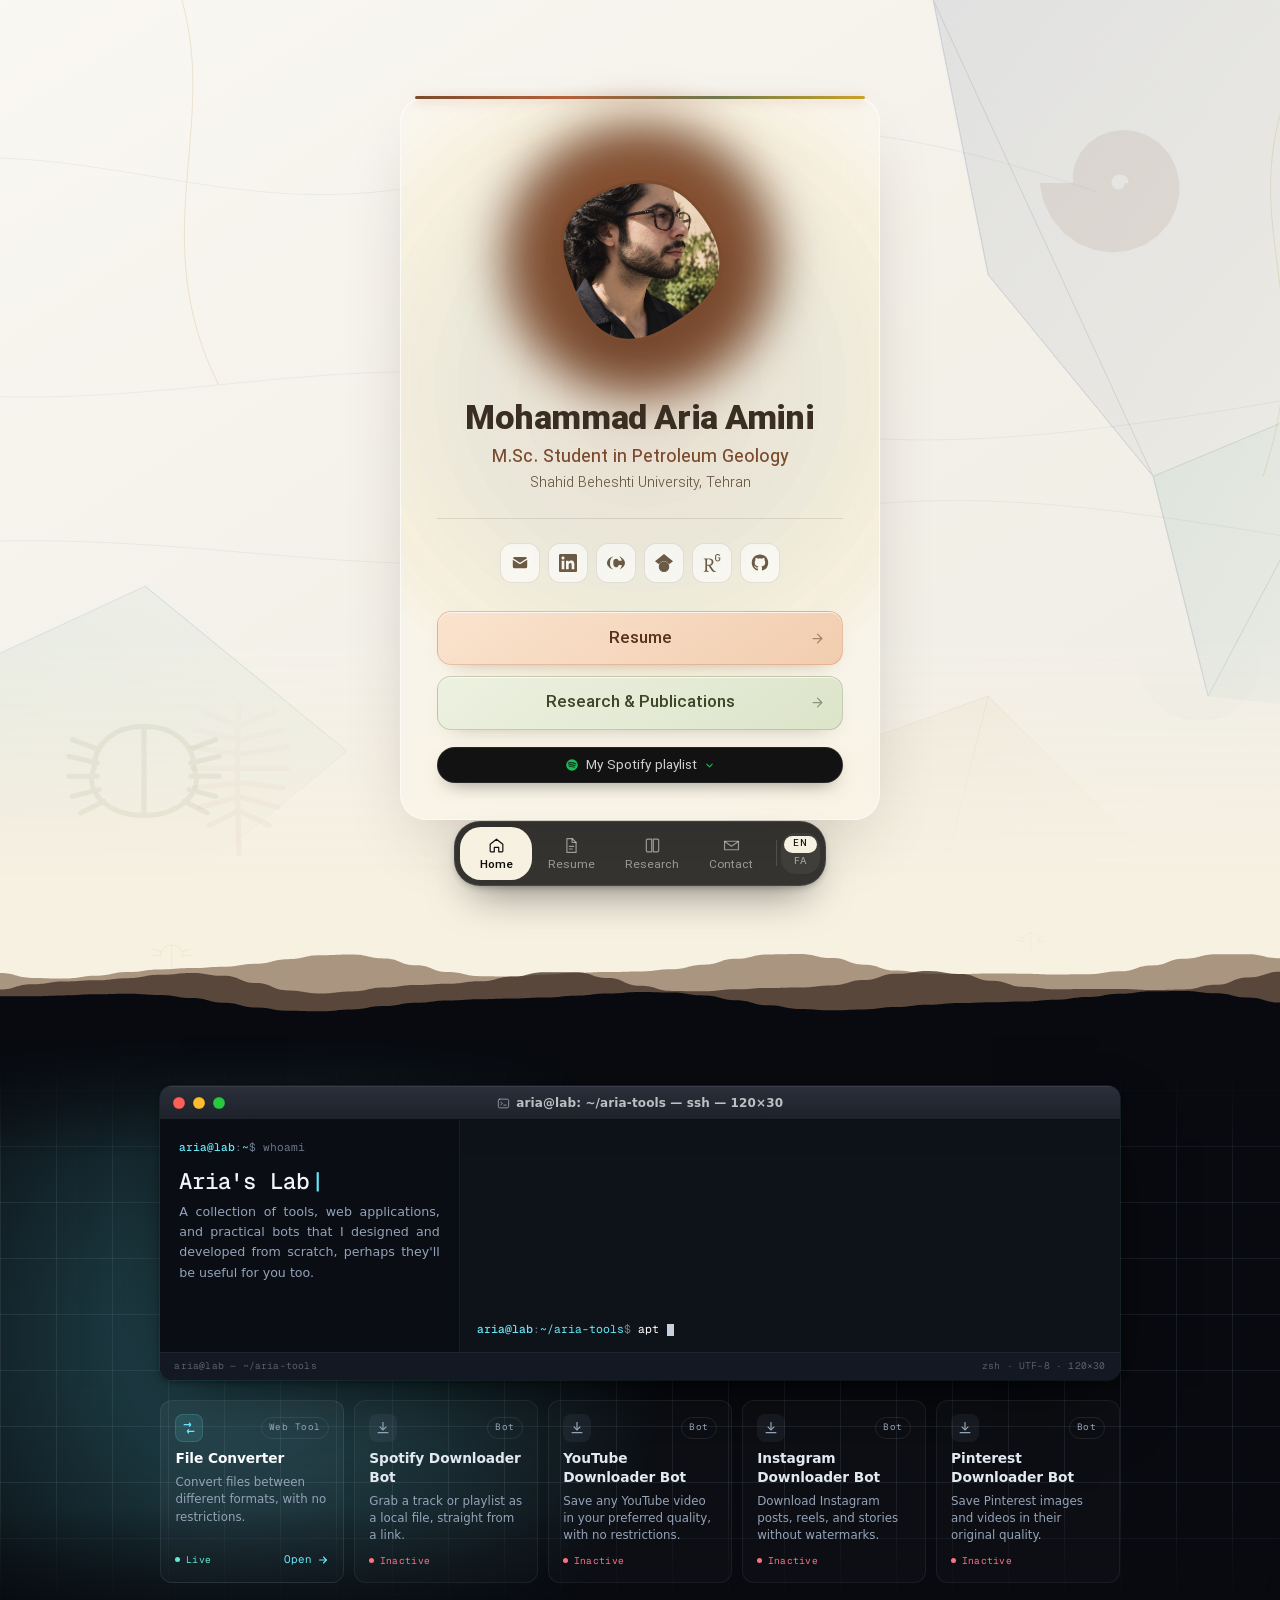
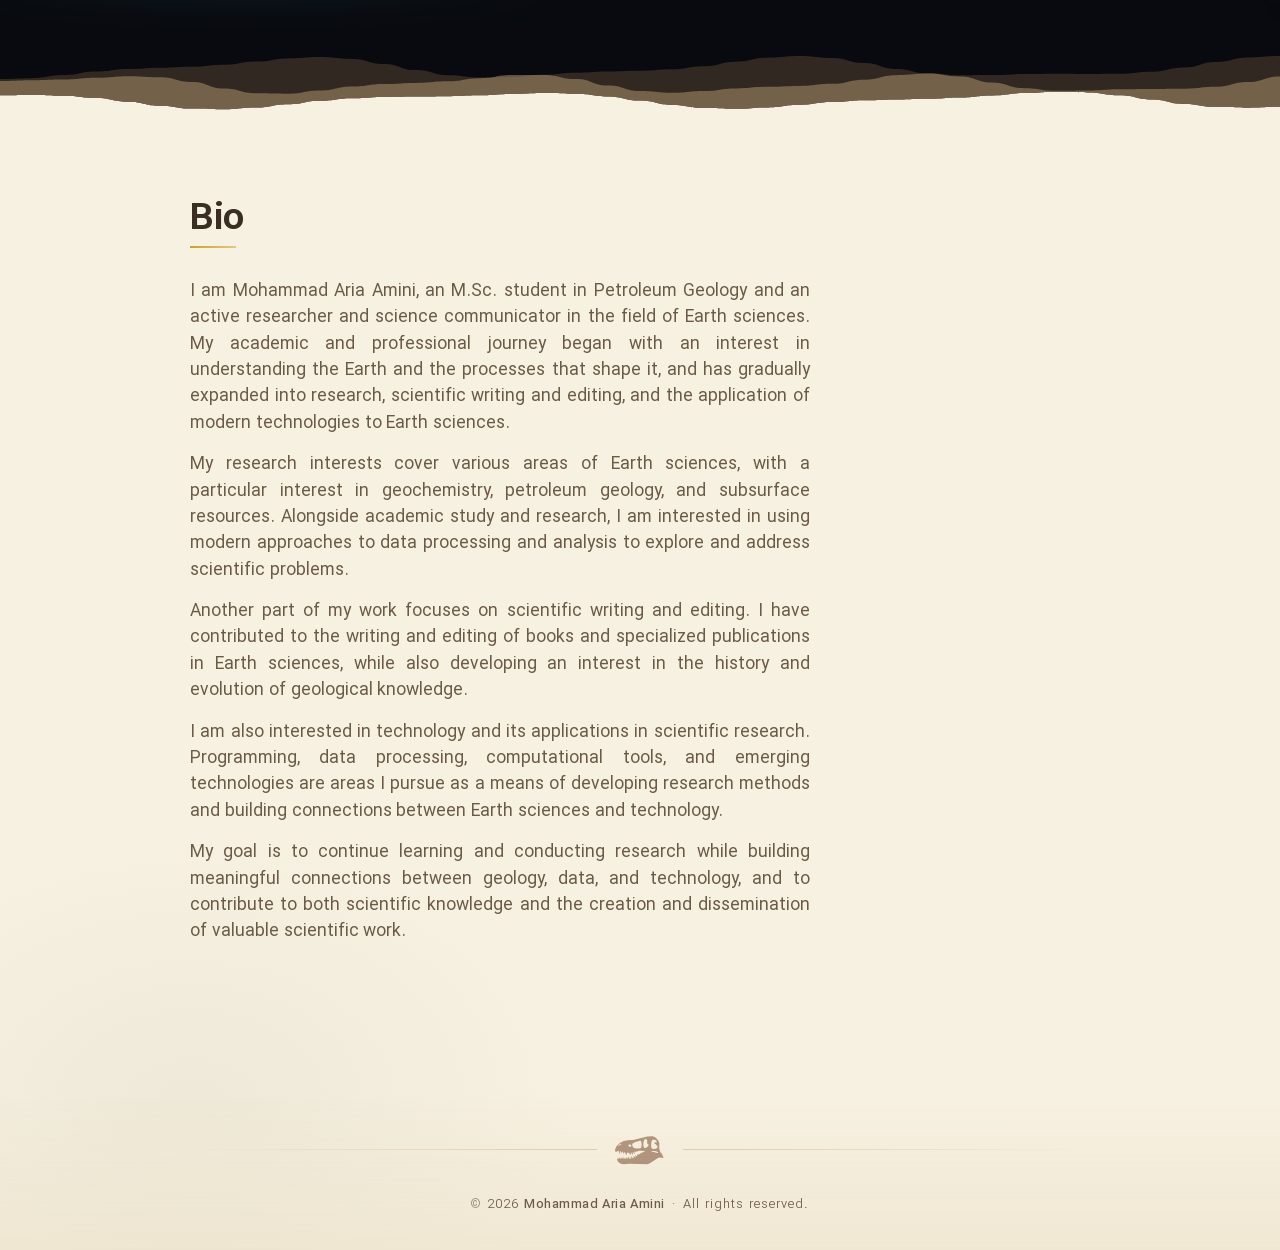
==== commit a6d77a4d: "Set the whole site in IRANSansX (Dots 6) Replaces Geist, Instrument Serif and Vazirmatn with the IRA" ====
--- a/index.html
+++ b/index.html
@@ -242,7 +242,7 @@
 </script>
 <!-- seo:end -->
 <link rel="icon" href="/assets/img/favicon.svg?v=634f07b447">
-<link rel="preload" href="/assets/fonts/geist-latin-e09adc.woff2" as="font" type="font/woff2" crossorigin>
+<link rel="preload" href="/assets/fonts/IRANSansXVF.woff2" as="font" type="font/woff2" crossorigin>
 <link rel="stylesheet" href="/assets/css/fonts.css?v=634f07b447">
 <link rel="stylesheet" href="/assets/css/style.css?v=634f07b447">
 </head>
--- a/assets/css/fonts.css
+++ b/assets/css/fonts.css
@@ -1,23 +1,39 @@
-/* Self-hosted copy of the Google Fonts used by the site (Geist, Geist Mono, Instrument Serif, Vazirmatn).
-   Served from the same origin so pages render the same on networks where fonts.googleapis.com is slow or blocked. */
-/* latin-ext */
+/* IRANSansX, per the guide in its package. font-weight must declare the range:
+   the file's default instance is Thin, and without the range every weight would
+   render Thin. Do not subset or edit these files: the licence forbids it. See
+   assets/fonts/IRANSansX-NOTICE.txt. */
 @font-face {
-  font-family: 'Geist';
-  font-style: normal;
-  font-weight: 200 700;
+  font-family: 'IRANSansXVF';
+  src: url(/assets/fonts/IRANSansXVF.woff2) format('woff2'),
+       url(/assets/fonts/IRANSansXVF.woff) format('woff');
+  font-weight: 100 1000;
   font-display: swap;
-  src: url(/assets/fonts/geist-latin-ext-e2aaf8.woff2) format('woff2');
-  unicode-range: U+0100-02BA, U+02BD-02C5, U+02C7-02CC, U+02CE-02D7, U+02DD-02FF, U+0304, U+0308, U+0329, U+1D00-1DBF, U+1E00-1E9F, U+1EF2-1EFF, U+2020, U+20A0-20AB, U+20AD-20C4, U+2113, U+2C60-2C7F, U+A720-A7FF;
 }
-/* latin */
+/* The same file for English pages, sized so its low Latin x-height reads like a
+   normal text face. The browser downloads the file once. */
 @font-face {
-  font-family: 'Geist';
-  font-style: normal;
-  font-weight: 200 700;
+  font-family: 'IRANSansXVF Latin';
+  src: url(/assets/fonts/IRANSansXVF.woff2) format('woff2'),
+       url(/assets/fonts/IRANSansXVF.woff) format('woff');
+  font-weight: 100 1000;
   font-display: swap;
-  src: url(/assets/fonts/geist-latin-e09adc.woff2) format('woff2');
-  unicode-range: U+0000-00FF, U+0131, U+0152-0153, U+02BB-02BC, U+02C6, U+02DA, U+02DC, U+0304, U+0308, U+0329, U+2000-206F, U+20AC, U+2122, U+2191, U+2193, U+2212, U+2215, U+FEFF, U+FFFD;
+  size-adjust: 112%;
 }
+/* Static cuts for browsers without variable fonts (see @supports in style.css). */
+@font-face {
+  font-family: iransansx;
+  src: url(/assets/fonts/IRANSansX-Regular.woff) format('woff');
+  font-weight: 400;
+  font-display: swap;
+}
+@font-face {
+  font-family: iransansx;
+  src: url(/assets/fonts/IRANSansX-Bold.woff) format('woff');
+  font-weight: 700;
+  font-display: swap;
+}
+
+/* Geist Mono, used only by the terminal on the home page. */
 /* latin-ext */
 @font-face {
   font-family: 'Geist Mono';
@@ -36,174 +52,3 @@
   src: url(/assets/fonts/geist-mono-latin-b291d8.woff2) format('woff2');
   unicode-range: U+0000-00FF, U+0131, U+0152-0153, U+02BB-02BC, U+02C6, U+02DA, U+02DC, U+0304, U+0308, U+0329, U+2000-206F, U+20AC, U+2122, U+2191, U+2193, U+2212, U+2215, U+FEFF, U+FFFD;
 }
-/* latin-ext */
-@font-face {
-  font-family: 'Instrument Serif';
-  font-style: italic;
-  font-weight: 400;
-  font-display: swap;
-  src: url(/assets/fonts/instrument-serif-latin-ext-fd6f40.woff2) format('woff2');
-  unicode-range: U+0100-02BA, U+02BD-02C5, U+02C7-02CC, U+02CE-02D7, U+02DD-02FF, U+0304, U+0308, U+0329, U+1D00-1DBF, U+1E00-1E9F, U+1EF2-1EFF, U+2020, U+20A0-20AB, U+20AD-20C4, U+2113, U+2C60-2C7F, U+A720-A7FF;
-}
-/* latin */
-@font-face {
-  font-family: 'Instrument Serif';
-  font-style: italic;
-  font-weight: 400;
-  font-display: swap;
-  src: url(/assets/fonts/instrument-serif-latin-52a6c2.woff2) format('woff2');
-  unicode-range: U+0000-00FF, U+0131, U+0152-0153, U+02BB-02BC, U+02C6, U+02DA, U+02DC, U+0304, U+0308, U+0329, U+2000-206F, U+20AC, U+2122, U+2191, U+2193, U+2212, U+2215, U+FEFF, U+FFFD;
-}
-/* latin-ext */
-@font-face {
-  font-family: 'Instrument Serif';
-  font-style: normal;
-  font-weight: 400;
-  font-display: swap;
-  src: url(/assets/fonts/instrument-serif-latin-ext-28cfb3.woff2) format('woff2');
-  unicode-range: U+0100-02BA, U+02BD-02C5, U+02C7-02CC, U+02CE-02D7, U+02DD-02FF, U+0304, U+0308, U+0329, U+1D00-1DBF, U+1E00-1E9F, U+1EF2-1EFF, U+2020, U+20A0-20AB, U+20AD-20C4, U+2113, U+2C60-2C7F, U+A720-A7FF;
-}
-/* latin */
-@font-face {
-  font-family: 'Instrument Serif';
-  font-style: normal;
-  font-weight: 400;
-  font-display: swap;
-  src: url(/assets/fonts/instrument-serif-latin-2d243d.woff2) format('woff2');
-  unicode-range: U+0000-00FF, U+0131, U+0152-0153, U+02BB-02BC, U+02C6, U+02DA, U+02DC, U+0304, U+0308, U+0329, U+2000-206F, U+20AC, U+2122, U+2191, U+2193, U+2212, U+2215, U+FEFF, U+FFFD;
-}
-/* arabic */
-@font-face {
-  font-family: 'Vazirmatn';
-  font-style: normal;
-  font-weight: 300;
-  font-display: swap;
-  src: url(/assets/fonts/vazirmatn-arabic-b37f90.woff2) format('woff2');
-  unicode-range: U+0600-06FF, U+0750-077F, U+0870-0891, U+0897-08E1, U+08E3-08FF, U+200C-200E, U+2010-2011, U+204F, U+2E41, U+FB50-FDFF, U+FE70-FE74, U+FE76-FEFC, U+102E0-102FB, U+10E60-10E7E, U+10EC2-10EC7, U+10EC9-10EEE, U+10EF0-10EFF, U+1EE00-1EE03, U+1EE05-1EE1F, U+1EE21-1EE22, U+1EE24, U+1EE27, U+1EE29-1EE32, U+1EE34-1EE37, U+1EE39, U+1EE3B, U+1EE42, U+1EE47, U+1EE49, U+1EE4B, U+1EE4D-1EE4F, U+1EE51-1EE52, U+1EE54, U+1EE57, U+1EE59, U+1EE5B, U+1EE5D, U+1EE5F, U+1EE61-1EE62, U+1EE64, U+1EE67-1EE6A, U+1EE6C-1EE72, U+1EE74-1EE77, U+1EE79-1EE7C, U+1EE7E, U+1EE80-1EE89, U+1EE8B-1EE9B, U+1EEA1-1EEA3, U+1EEA5-1EEA9, U+1EEAB-1EEBB, U+1EEF0-1EEF1;
-}
-/* latin-ext */
-@font-face {
-  font-family: 'Vazirmatn';
-  font-style: normal;
-  font-weight: 300;
-  font-display: swap;
-  src: url(/assets/fonts/vazirmatn-latin-ext-d10c3c.woff2) format('woff2');
-  unicode-range: U+0100-02BA, U+02BD-02C5, U+02C7-02CC, U+02CE-02D7, U+02DD-02FF, U+0304, U+0308, U+0329, U+1D00-1DBF, U+1E00-1E9F, U+1EF2-1EFF, U+2020, U+20A0-20AB, U+20AD-20C4, U+2113, U+2C60-2C7F, U+A720-A7FF;
-}
-/* latin */
-@font-face {
-  font-family: 'Vazirmatn';
-  font-style: normal;
-  font-weight: 300;
-  font-display: swap;
-  src: url(/assets/fonts/vazirmatn-latin-f50a38.woff2) format('woff2');
-  unicode-range: U+0000-00FF, U+0131, U+0152-0153, U+02BB-02BC, U+02C6, U+02DA, U+02DC, U+0304, U+0308, U+0329, U+2000-206F, U+20AC, U+2122, U+2191, U+2193, U+2212, U+2215, U+FEFF, U+FFFD;
-}
-/* arabic */
-@font-face {
-  font-family: 'Vazirmatn';
-  font-style: normal;
-  font-weight: 400;
-  font-display: swap;
-  src: url(/assets/fonts/vazirmatn-arabic-b37f90.woff2) format('woff2');
-  unicode-range: U+0600-06FF, U+0750-077F, U+0870-0891, U+0897-08E1, U+08E3-08FF, U+200C-200E, U+2010-2011, U+204F, U+2E41, U+FB50-FDFF, U+FE70-FE74, U+FE76-FEFC, U+102E0-102FB, U+10E60-10E7E, U+10EC2-10EC7, U+10EC9-10EEE, U+10EF0-10EFF, U+1EE00-1EE03, U+1EE05-1EE1F, U+1EE21-1EE22, U+1EE24, U+1EE27, U+1EE29-1EE32, U+1EE34-1EE37, U+1EE39, U+1EE3B, U+1EE42, U+1EE47, U+1EE49, U+1EE4B, U+1EE4D-1EE4F, U+1EE51-1EE52, U+1EE54, U+1EE57, U+1EE59, U+1EE5B, U+1EE5D, U+1EE5F, U+1EE61-1EE62, U+1EE64, U+1EE67-1EE6A, U+1EE6C-1EE72, U+1EE74-1EE77, U+1EE79-1EE7C, U+1EE7E, U+1EE80-1EE89, U+1EE8B-1EE9B, U+1EEA1-1EEA3, U+1EEA5-1EEA9, U+1EEAB-1EEBB, U+1EEF0-1EEF1;
-}
-/* latin-ext */
-@font-face {
-  font-family: 'Vazirmatn';
-  font-style: normal;
-  font-weight: 400;
-  font-display: swap;
-  src: url(/assets/fonts/vazirmatn-latin-ext-d10c3c.woff2) format('woff2');
-  unicode-range: U+0100-02BA, U+02BD-02C5, U+02C7-02CC, U+02CE-02D7, U+02DD-02FF, U+0304, U+0308, U+0329, U+1D00-1DBF, U+1E00-1E9F, U+1EF2-1EFF, U+2020, U+20A0-20AB, U+20AD-20C4, U+2113, U+2C60-2C7F, U+A720-A7FF;
-}
-/* latin */
-@font-face {
-  font-family: 'Vazirmatn';
-  font-style: normal;
-  font-weight: 400;
-  font-display: swap;
-  src: url(/assets/fonts/vazirmatn-latin-f50a38.woff2) format('woff2');
-  unicode-range: U+0000-00FF, U+0131, U+0152-0153, U+02BB-02BC, U+02C6, U+02DA, U+02DC, U+0304, U+0308, U+0329, U+2000-206F, U+20AC, U+2122, U+2191, U+2193, U+2212, U+2215, U+FEFF, U+FFFD;
-}
-/* arabic */
-@font-face {
-  font-family: 'Vazirmatn';
-  font-style: normal;
-  font-weight: 500;
-  font-display: swap;
-  src: url(/assets/fonts/vazirmatn-arabic-b37f90.woff2) format('woff2');
-  unicode-range: U+0600-06FF, U+0750-077F, U+0870-0891, U+0897-08E1, U+08E3-08FF, U+200C-200E, U+2010-2011, U+204F, U+2E41, U+FB50-FDFF, U+FE70-FE74, U+FE76-FEFC, U+102E0-102FB, U+10E60-10E7E, U+10EC2-10EC7, U+10EC9-10EEE, U+10EF0-10EFF, U+1EE00-1EE03, U+1EE05-1EE1F, U+1EE21-1EE22, U+1EE24, U+1EE27, U+1EE29-1EE32, U+1EE34-1EE37, U+1EE39, U+1EE3B, U+1EE42, U+1EE47, U+1EE49, U+1EE4B, U+1EE4D-1EE4F, U+1EE51-1EE52, U+1EE54, U+1EE57, U+1EE59, U+1EE5B, U+1EE5D, U+1EE5F, U+1EE61-1EE62, U+1EE64, U+1EE67-1EE6A, U+1EE6C-1EE72, U+1EE74-1EE77, U+1EE79-1EE7C, U+1EE7E, U+1EE80-1EE89, U+1EE8B-1EE9B, U+1EEA1-1EEA3, U+1EEA5-1EEA9, U+1EEAB-1EEBB, U+1EEF0-1EEF1;
-}
-/* latin-ext */
-@font-face {
-  font-family: 'Vazirmatn';
-  font-style: normal;
-  font-weight: 500;
-  font-display: swap;
-  src: url(/assets/fonts/vazirmatn-latin-ext-d10c3c.woff2) format('woff2');
-  unicode-range: U+0100-02BA, U+02BD-02C5, U+02C7-02CC, U+02CE-02D7, U+02DD-02FF, U+0304, U+0308, U+0329, U+1D00-1DBF, U+1E00-1E9F, U+1EF2-1EFF, U+2020, U+20A0-20AB, U+20AD-20C4, U+2113, U+2C60-2C7F, U+A720-A7FF;
-}
-/* latin */
-@font-face {
-  font-family: 'Vazirmatn';
-  font-style: normal;
-  font-weight: 500;
-  font-display: swap;
-  src: url(/assets/fonts/vazirmatn-latin-f50a38.woff2) format('woff2');
-  unicode-range: U+0000-00FF, U+0131, U+0152-0153, U+02BB-02BC, U+02C6, U+02DA, U+02DC, U+0304, U+0308, U+0329, U+2000-206F, U+20AC, U+2122, U+2191, U+2193, U+2212, U+2215, U+FEFF, U+FFFD;
-}
-/* arabic */
-@font-face {
-  font-family: 'Vazirmatn';
-  font-style: normal;
-  font-weight: 600;
-  font-display: swap;
-  src: url(/assets/fonts/vazirmatn-arabic-b37f90.woff2) format('woff2');
-  unicode-range: U+0600-06FF, U+0750-077F, U+0870-0891, U+0897-08E1, U+08E3-08FF, U+200C-200E, U+2010-2011, U+204F, U+2E41, U+FB50-FDFF, U+FE70-FE74, U+FE76-FEFC, U+102E0-102FB, U+10E60-10E7E, U+10EC2-10EC7, U+10EC9-10EEE, U+10EF0-10EFF, U+1EE00-1EE03, U+1EE05-1EE1F, U+1EE21-1EE22, U+1EE24, U+1EE27, U+1EE29-1EE32, U+1EE34-1EE37, U+1EE39, U+1EE3B, U+1EE42, U+1EE47, U+1EE49, U+1EE4B, U+1EE4D-1EE4F, U+1EE51-1EE52, U+1EE54, U+1EE57, U+1EE59, U+1EE5B, U+1EE5D, U+1EE5F, U+1EE61-1EE62, U+1EE64, U+1EE67-1EE6A, U+1EE6C-1EE72, U+1EE74-1EE77, U+1EE79-1EE7C, U+1EE7E, U+1EE80-1EE89, U+1EE8B-1EE9B, U+1EEA1-1EEA3, U+1EEA5-1EEA9, U+1EEAB-1EEBB, U+1EEF0-1EEF1;
-}
-/* latin-ext */
-@font-face {
-  font-family: 'Vazirmatn';
-  font-style: normal;
-  font-weight: 600;
-  font-display: swap;
-  src: url(/assets/fonts/vazirmatn-latin-ext-d10c3c.woff2) format('woff2');
-  unicode-range: U+0100-02BA, U+02BD-02C5, U+02C7-02CC, U+02CE-02D7, U+02DD-02FF, U+0304, U+0308, U+0329, U+1D00-1DBF, U+1E00-1E9F, U+1EF2-1EFF, U+2020, U+20A0-20AB, U+20AD-20C4, U+2113, U+2C60-2C7F, U+A720-A7FF;
-}
-/* latin */
-@font-face {
-  font-family: 'Vazirmatn';
-  font-style: normal;
-  font-weight: 600;
-  font-display: swap;
-  src: url(/assets/fonts/vazirmatn-latin-f50a38.woff2) format('woff2');
-  unicode-range: U+0000-00FF, U+0131, U+0152-0153, U+02BB-02BC, U+02C6, U+02DA, U+02DC, U+0304, U+0308, U+0329, U+2000-206F, U+20AC, U+2122, U+2191, U+2193, U+2212, U+2215, U+FEFF, U+FFFD;
-}
-/* arabic */
-@font-face {
-  font-family: 'Vazirmatn';
-  font-style: normal;
-  font-weight: 700;
-  font-display: swap;
-  src: url(/assets/fonts/vazirmatn-arabic-b37f90.woff2) format('woff2');
-  unicode-range: U+0600-06FF, U+0750-077F, U+0870-0891, U+0897-08E1, U+08E3-08FF, U+200C-200E, U+2010-2011, U+204F, U+2E41, U+FB50-FDFF, U+FE70-FE74, U+FE76-FEFC, U+102E0-102FB, U+10E60-10E7E, U+10EC2-10EC7, U+10EC9-10EEE, U+10EF0-10EFF, U+1EE00-1EE03, U+1EE05-1EE1F, U+1EE21-1EE22, U+1EE24, U+1EE27, U+1EE29-1EE32, U+1EE34-1EE37, U+1EE39, U+1EE3B, U+1EE42, U+1EE47, U+1EE49, U+1EE4B, U+1EE4D-1EE4F, U+1EE51-1EE52, U+1EE54, U+1EE57, U+1EE59, U+1EE5B, U+1EE5D, U+1EE5F, U+1EE61-1EE62, U+1EE64, U+1EE67-1EE6A, U+1EE6C-1EE72, U+1EE74-1EE77, U+1EE79-1EE7C, U+1EE7E, U+1EE80-1EE89, U+1EE8B-1EE9B, U+1EEA1-1EEA3, U+1EEA5-1EEA9, U+1EEAB-1EEBB, U+1EEF0-1EEF1;
-}
-/* latin-ext */
-@font-face {
-  font-family: 'Vazirmatn';
-  font-style: normal;
-  font-weight: 700;
-  font-display: swap;
-  src: url(/assets/fonts/vazirmatn-latin-ext-d10c3c.woff2) format('woff2');
-  unicode-range: U+0100-02BA, U+02BD-02C5, U+02C7-02CC, U+02CE-02D7, U+02DD-02FF, U+0304, U+0308, U+0329, U+1D00-1DBF, U+1E00-1E9F, U+1EF2-1EFF, U+2020, U+20A0-20AB, U+20AD-20C4, U+2113, U+2C60-2C7F, U+A720-A7FF;
-}
-/* latin */
-@font-face {
-  font-family: 'Vazirmatn';
-  font-style: normal;
-  font-weight: 700;
-  font-display: swap;
-  src: url(/assets/fonts/vazirmatn-latin-f50a38.woff2) format('woff2');
-  unicode-range: U+0000-00FF, U+0131, U+0152-0153, U+02BB-02BC, U+02C6, U+02DA, U+02DC, U+0304, U+0308, U+0329, U+2000-206F, U+20AC, U+2122, U+2191, U+2193, U+2212, U+2215, U+FEFF, U+FFFD;
-}
--- a/assets/css/style.css
+++ b/assets/css/style.css
@@ -24,42 +24,35 @@
   --gold-soft: rgba(201, 162, 39, 0.10);
   --pastel-blue-soft: rgba(108, 147, 176, 0.10);
 
-  /* Three voices, deliberately unequal.
-
-     Instrument Serif is the editorial one: one weight, very high stroke
-     contrast, hairline serifs. It is only ever used large, where those
-     hairlines survive — page and section titles, the surname in the
-     wordmark. It supplies the delicacy.
-
-     Geist is the working voice and carries the whole weight axis, 200 to
-     700, so emphasis is made with weight rather than with a second family.
-     Geist Mono is its sibling, not a stranger: labels, dates, IDs and
-     figures stay in the same skeleton as the prose around them.
-
-     --font-title exists because a display serif set at 1rem is a weak,
-     muddy thing. Small headings stay in the grotesque at 600; only type
-     large enough to show the contrast is allowed to use the serif. */
-  --font-serif-en: 'Instrument Serif', 'Iowan Old Style', Georgia, serif;
-  --font-sans-en: 'Geist', -apple-system, BlinkMacSystemFont, 'Segoe UI', sans-serif;
-  --font-mono-en: 'Geist Mono', ui-monospace, SFMono-Regular, Menlo, monospace;
-  --font-fa: 'Vazirmatn', Tahoma, sans-serif;
-
-  --font-display: var(--font-serif-en);
-  --font-title: var(--font-sans-en);
-  --font-body: var(--font-sans-en);
-  --font-mono: var(--font-mono-en);
-
-  /* Instrument Serif runs optically smaller than the grotesque at the same
-     size, and Persian needs no such correction — one number, applied to
-     every display size, instead of eight hand-tuned clamps. */
-  --display-scale: 1.16;
-
-  /* Running prose is set below the UI weight. Geist's 400 is a working
-     weight built for labels and buttons; at paragraph length on a warm,
-     low-contrast page it reads heavier than it needs to. 350 keeps the
-     stems open without going papery. Persian stays at 400 — Vazirmatn's
-     lighter grades thin the connecting strokes, not just the stems. */
-  --w-prose: 350;
+  /* One family carries the whole site, in both languages: IRANSansX, through
+     its variable file. Hierarchy comes from the weight axis alone (see the
+     scale in the weight tokens below). Before variable-font support the guide
+     that ships with the font falls back to its static cuts, hence the
+     @supports swap under this block; those browsers get Regular and Bold only.
+
+     --font-title and --font-mono stay separate tokens because the rules are
+     written against those roles, even though they now name the same face.
+     IRANSansX has no Latin italic, and Persian has no italic convention, so
+     nothing on the site asks for one.
+
+     English uses the same file at a larger size (see fonts.css): its Latin
+     x-height is low next to its Persian, which is right for Latin words inside
+     Persian text but small for a page of English. */
+  --font-en: iransansx, Tahoma, 'Segoe UI', sans-serif;
+  --font-fa: iransansx, Tahoma, 'Segoe UI', sans-serif;
+  --font-sans-en: var(--font-en);
+  --font-mono-en: var(--font-en);
+
+  --font-display: var(--font-en);
+  --font-title: var(--font-en);
+  --font-body: var(--font-en);
+  --font-mono: var(--font-en);
+
+  /* Kept as a hook for the display sizes; IRANSansX needs no correction. */
+  --display-scale: 1;
+
+  /* Running prose sits at Regular in both languages. */
+  --w-prose: 400;
 
   --edge: clamp(1.25rem, 5vw, 4.5rem);
   --dock-air: 1.75rem;
@@ -74,14 +67,26 @@
   --font-title: var(--font-fa);
   --font-body: var(--font-fa);
   --font-mono: var(--font-fa);
-  --display-scale: 1;
-  --w-prose: 400;
-}
+}
+
+/* The guide's fallback pattern: @supports decides between the variable file and
+   the static cuts, so a browser only ever downloads one of the two. */
+@supports (font-variation-settings: normal) {
+  :root {
+    --font-en: 'IRANSansXVF Latin', Tahoma, 'Segoe UI', sans-serif;
+    --font-fa: 'IRANSansXVF', Tahoma, 'Segoe UI', sans-serif;
+  }
+}
+
+/* The site's dot style is Dots 6. Weight is left to font-weight, which drives
+   the wght axis because @font-face declares the range. Set on everything, not
+   just body: buttons and inputs do not inherit it, and any `font:` shorthand
+   would reset an inherited value. */
+*, *::before, *::after { font-variation-settings: "DOTS" 6; }
 
 /* Safety net: if Persian text is ever marked up with lang="fa" inside an
-   English-language page, it always renders in the site's Persian font
-   (Vazirmatn) rather than inheriting the Latin stack, which has no
-   Persian glyphs and would fall back to a generic system font. */
+   English-language page, it always renders at the Persian size of the
+   site's font rather than the enlarged English one. */
 :lang(fa) { font-family: var(--font-fa); }
 
 @property --mx { syntax: '<percentage>'; inherits: true; initial-value: 50%; }
@@ -123,26 +128,34 @@
   font-family: var(--font-body);
   line-height: 1.7;
   -webkit-font-smoothing: antialiased;
-  /* Every family here ships the weights and the italic the site asks for, so
-     the browser is never allowed to fake one. If a weight is ever missing the
-     page shows it instead of hiding it behind a smeared synthetic bold. */
+  /* The variable file has every weight, so nothing is ever faked. If a weight
+     or an italic is asked for and missing, the page shows that plainly. */
   font-synthesis: none;
   font-optical-sizing: auto;
   text-align: left;
   position: relative;
 }
-/* The serif has exactly one weight, so headings are set at 400 and get
-   their presence from size and contrast rather than from bolding. Persian
-   has no serif twin here, so it takes the same emphasis in weight instead. */
+/* The weight scale, the same in both languages:
+     900 Black      the name in the hero, once per site
+     800 ExtraBold  page titles
+     700 Bold       section titles and block labels
+     600 DemiBold   entry and card titles, small headings, buttons
+     500 Medium     roles, badges, sub-entries
+     400 Regular    prose
+     300 Light      secondary lines (school, footer, contact addresses)
+     200 UltraLight and 100 Thin  the contact page's big title only: they thin
+                    out below about 2rem, so Thin waits for the 3rem desktop size */
 h1, h2 {
   font-family: var(--font-display);
   margin: 0;
-  font-weight: 400;
+  font-weight: 700;
   line-height: 1.16;
-  letter-spacing: -0.015em;
+  letter-spacing: -0.01em;
+  word-spacing: 0.08em;
   text-wrap: balance;
   color: var(--ink);
 }
+h1 { font-weight: 800; }
 h3 {
   font-family: var(--font-title);
   margin: 0;
@@ -151,7 +164,7 @@
   letter-spacing: -0.006em;
   color: var(--ink);
 }
-body.lang-fa :is(h1, h2, h3) { letter-spacing: 0; font-weight: 700; line-height: 1.5; }
+body.lang-fa :is(h1, h2, h3) { letter-spacing: 0; line-height: 1.5; }
 p { margin: 0; text-wrap: pretty; }
 a { color: inherit; text-decoration: none; }
 ul { margin: 0; padding: 0; list-style: none; }
@@ -351,7 +364,7 @@
 .dock__item.is-active .dock__icon { transform: none; }
 .dock__label {
   font-family: var(--font-body);
-  font-weight: 300;
+  font-weight: 400;
   font-size: 0.66rem;
   letter-spacing: 0.01em;
   line-height: 1;
@@ -366,7 +379,7 @@
 .dock__item.is-active,
 .dock__item.is-active:hover { color: #0E0C0A; }
 .dock__item.is-active:hover::before { background: var(--cream); }
-.dock__item.is-active .dock__label { font-weight: 400; }
+.dock__item.is-active .dock__label { font-weight: 600; }
 .dock__item:focus-visible { outline: 2px solid var(--cream); outline-offset: 3px; }
 
 /* Language lives in the dock now, stacked rather than side by side: two rows
@@ -552,9 +565,8 @@
   stroke-linejoin: round;
 }
 
-.hero__name { position: relative; z-index: 4; font-size: calc(clamp(1.5rem, 4vw, 1.9rem) * var(--display-scale)); }
-.hero__role { position: relative; z-index: 4; color: var(--umber); font-size: calc(0.98rem * var(--display-scale)); margin-top: 0.55rem; font-family: var(--font-display); font-style: italic; line-height: 1.35; text-wrap: balance; }
-body.lang-fa .hero__role { font-style: normal; }
+.hero__name { position: relative; z-index: 4; font-weight: 900; font-size: calc(clamp(1.5rem, 4vw, 1.9rem) * var(--display-scale)); }
+.hero__role { position: relative; z-index: 4; color: var(--umber); font-size: calc(0.98rem * var(--display-scale)); margin-top: 0.55rem; font-family: var(--font-display); font-weight: 500; line-height: 1.35; text-wrap: balance; }
 .hero__school { position: relative; z-index: 4; color: var(--ink-dim); font-family: var(--font-body); font-size: 0.8rem; font-weight: 300; margin-top: 0.3rem; }
 .hero__bio { position: relative; z-index: 4; color: var(--ink-dim); font-size: 0.92rem; font-weight: var(--w-prose); line-height: 1.72; margin-top: 1rem; max-width: 34ch; margin-inline: auto; }
 
@@ -771,7 +783,7 @@
 #about.section { padding-top: 3rem; }
 .section--alt { background: linear-gradient(180deg, var(--cream-deep), var(--cream)); }
 .section__inner { max-width: var(--max-w); margin-inline: auto; position: relative; z-index: 1; }
-.section__eyebrow { font-family: var(--font-mono); color: var(--umber); font-size: 0.78rem; letter-spacing: 0.12em; text-transform: uppercase; margin-bottom: 0.75rem; }
+.section__eyebrow { font-family: var(--font-mono); font-weight: 600; color: var(--umber); font-size: 0.78rem; letter-spacing: 0.12em; text-transform: uppercase; margin-bottom: 0.75rem; }
 .section__title { font-size: calc(clamp(1.6rem, 3vw, 2.1rem) * var(--display-scale)); margin-bottom: 1.5rem; position: relative; display: inline-block; }
 .section__title::after {
   content: "";
@@ -819,7 +831,7 @@
 .contact__btn--email:hover { box-shadow: 0 10px 22px -10px rgba(122,75,46,0.5); }
 
 /* ---- Spotify: quiet pill that unfurls into its own playlist shutter ---- */
-:root { --font-spotify: "Helvetica Neue", Helvetica, Arial, sans-serif; }
+:root { --font-spotify: var(--font-en); }
 .spotify-link {
   width: 100%;
   display: inline-flex; align-items: center; gap: 0.45rem;
@@ -842,7 +854,7 @@
    RESUME PAGE — compact reading surface
    ========================================================================= */
 .page-header { padding: 4.5rem var(--edge) 1.5rem; max-width: var(--max-w); margin-inline: auto; }
-.page-header__eyebrow { font-family: var(--font-mono); color: var(--umber); font-size: 0.8rem; letter-spacing: 0.12em; text-transform: uppercase; }
+.page-header__eyebrow { font-family: var(--font-mono); font-weight: 600; color: var(--umber); font-size: 0.8rem; letter-spacing: 0.12em; text-transform: uppercase; }
 .page-header__title { font-size: calc(clamp(1.9rem, 5vw, 2.5rem) * var(--display-scale)); margin-top: 0.5rem; }
 .page-header__updated {
   font-size: 0.78rem; font-weight: 400; color: var(--ink-faint);
@@ -904,7 +916,7 @@
   to   { transform: translate(500px, 500px); }
 }
 .interests-band__title {
-  font-family: var(--font-mono); text-transform: uppercase; letter-spacing: 0.14em; font-size: 0.76rem;
+  font-family: var(--font-mono); font-weight: 700; text-transform: uppercase; letter-spacing: 0.14em; font-size: 0.76rem;
   color: var(--umber); margin-bottom: 0.7rem;
 }
 .interests-band__text { color: #000; font-size: 0.98rem; font-weight: var(--w-prose); line-height: 1.68; }
@@ -925,7 +937,7 @@
 .resume__block { padding-block: 1.4rem; border-top: 1px solid var(--hairline); }
 .resume__block:first-child { border-top: none; padding-bottom: 0.6rem; }
 .resume__block-title {
-  font-family: var(--font-mono); color: var(--olive);
+  font-family: var(--font-mono); font-weight: 700; color: var(--olive);
   text-transform: uppercase; letter-spacing: 0.1em; font-size: 0.78rem;
   margin-bottom: 0.9rem;
 }
@@ -939,14 +951,13 @@
 .resume__entry-period { font-family: var(--font-mono); color: var(--umber); font-size: 0.78rem; white-space: nowrap; }
 .resume__entry-org { color: var(--ink-dim); margin-top: 0.2rem; font-size: 0.92rem; }
 .resume__entry-org--heading { color: var(--ink); font-weight: 600; font-family: var(--font-title); font-size: 1rem; margin: 0 0 0.2rem; }
-.resume__entry--exp .resume__entry-role--sub { font-family: var(--font-display); font-weight: 400; font-style: italic; color: var(--ink-dim); font-size: 1.02rem; }
+.resume__entry--exp .resume__entry-role--sub { font-family: var(--font-display); font-weight: 500; color: var(--ink-dim); font-size: 1.02rem; }
 /* Employment-type badge sitting right next to the role title. Plain white
    fill and gray type — a quiet label, not a status chip — and Full-Time and
    Part-Time share the exact same look; the distinction lives in the word,
-   not the color. Reset out of the italic display-serif role font it sits
-   inside. */
+   not the color. */
 .resume__role-badge {
-  display: inline-flex; align-items: center; font-style: normal;
+  display: inline-flex; align-items: center;
   font-family: var(--font-mono); font-weight: 500;
   font-size: 0.6rem; line-height: 1;
   letter-spacing: 0.05em; text-transform: uppercase; white-space: nowrap;
@@ -973,7 +984,7 @@
 }
 .resume__entry--placeholder .resume__entry-role,
 .resume__entry--placeholder .resume__entry-period,
-.resume__entry--placeholder .resume__entry-org { color: var(--ink-faint); font-style: italic; }
+.resume__entry--placeholder .resume__entry-org { color: var(--ink-faint); }
 .resume__entry--placeholder .resume__entry-role { font-weight: 500; }
 
 .chip-row { display: flex; flex-wrap: wrap; gap: 0.5rem; }
@@ -1221,9 +1232,8 @@
 }
 /* A citation is not one flat string. The apparatus — authors, year, the
    closing period — is reference matter and is set small and light; the title
-   is the thing on the shelf and is the only part allowed the display serif,
-   in italic, which is what a bibliography does anyway. Dropping the apparatus
-   to 0.86/350 is what makes room for the title to be bigger without the card
+   is the thing on the shelf and takes DemiBold. Dropping the apparatus
+   to 0.86rem is what makes room for the title to be bigger without the card
    growing. */
 .pub-card__citation {
   color: var(--ink-dim); max-width: 62ch;
@@ -1244,17 +1254,11 @@
   word-spacing: normal;
 }
 .pub-card__title {
-  font-family: var(--font-display); font-style: italic; font-weight: 400;
+  font-family: var(--font-display); font-weight: 600; font-style: normal;
   font-size: 1.12rem; line-height: 1.4;
   color: var(--ink);
-  letter-spacing: 0.004em;   /* italic serif at this size closes up slightly */
-}
-/* No serif twin in the Persian face, and no italic convention in Persian
-   typesetting either — the title takes weight instead. */
-body.lang-fa .pub-card__title {
-  font-family: var(--font-fa); font-style: normal; font-weight: 600;
-  font-size: 1rem; letter-spacing: 0;
-}
+}
+body.lang-fa .pub-card__title { font-size: 1rem; }
 .pub-card__meta {
   display: flex; flex-wrap: wrap; align-items: center; gap: 0.35rem 0.6rem;
   margin-top: 0.55rem;
@@ -1291,16 +1295,12 @@
 .footer__ornament .footer__rule:last-child { background: linear-gradient(90deg, var(--hairline), transparent); }
 .footer__mark { flex: none; width: 54px; height: 54px; color: var(--umber); opacity: 0.55; }
 .footer__inner { max-width: var(--max-w); margin-inline: auto; display: flex; justify-content: center; text-align: center; }
-/* The one line on the site set in Geist's 200. Nothing else uses that weight,
-   which is the whole point: it is legally required text that should be the
-   quietest thing on the page, and the quiet is made with weight and tracking
-   rather than by washing the colour out — --ink-faint would have been 3.1:1.
-   At 200, --ink-dim's 6.18:1 still reads as a whisper. The name inside it
-   steps back up to 400 so the line has one thing in it worth reading. */
+/* The footer line is the quietest thing on the page: Light, with the name one
+   step up to Medium as its only emphasis. */
 .rights {
   font-family: var(--font-sans-en);
   font-size: 0.72rem;
-  font-weight: 200;
+  font-weight: 300;
   letter-spacing: 0.09em;
   line-height: 1.5;
   color: var(--ink-dim);
@@ -1312,16 +1312,15 @@
    the whole emphasis — no colour change, because at this size a darker ink
    is what makes a legal line start pulling the eye. */
 .rights__name {
-  font-weight: 350;
+  font-weight: 500;
   letter-spacing: 0.05em;
 }
 .rights__mark { font-size: 0.92em; opacity: 0.7; }
 .rights__sep { margin-inline: 0.15em; color: var(--ink-faint); }
 /* The Persian pages sign off in Persian. Letter-spacing would pull the
-   joined letters apart, Vazirmatn is loaded from 300 up, and the line
-   reads right-to-left like the rest of the page. */
-.lang-fa .rights { font-family: var(--font-fa); font-weight: 300; letter-spacing: 0; direction: rtl; }
-.lang-fa .rights__name { letter-spacing: 0; font-weight: 500; }
+   joined letters apart, and the line reads right-to-left like the page. */
+.lang-fa .rights { font-family: var(--font-fa); letter-spacing: 0; direction: rtl; }
+.lang-fa .rights__name { letter-spacing: 0; }
 .rights__name a:hover, .rights__name a:focus-visible { text-decoration: underline; text-underline-offset: 0.18em; }
 
 /* =========================================================================
@@ -1424,7 +1423,7 @@
           mask-image: linear-gradient(180deg, #000 62%, transparent 100%);
 }
 .contact-hero { max-width: var(--max-w); margin-inline: auto; text-align: center; }
-.contact-hero__eyebrow { font-family: var(--font-mono); color: var(--umber); font-size: 0.78rem; letter-spacing: 0.12em; text-transform: uppercase; margin-bottom: 0.75rem; }
+.contact-hero__eyebrow { font-family: var(--font-mono); font-weight: 600; color: var(--umber); font-size: 0.78rem; letter-spacing: 0.12em; text-transform: uppercase; margin-bottom: 0.75rem; }
 /* Tracking and caps are what carried the Latin eyebrow; with both gone the
    Persian one is just a very small line, so it takes the size back instead. */
 body.lang-fa .contact-hero__eyebrow { font-size: 0.88rem; letter-spacing: 0; text-transform: none; }
@@ -1438,11 +1437,9 @@
 .contact-hero__title {
   font-size: min(calc(clamp(2rem, 5vw, 3.2rem) * var(--display-scale)), 10.1vw);
   max-width: none; margin-inline: auto;
-  white-space: nowrap;
-}
-/* Persian sets about 1.6x wider per em here — same sentence, more of it — so
-   it needs its own ceiling rather than the English one. */
-body.lang-fa .contact-hero__title { font-size: min(clamp(2rem, 5vw, 3.2rem), 6.4vw); }
+  font-weight: 200;
+}
+@media (min-width: 900px) { .contact-hero__title { font-weight: 100; } }
 .contact-hero__text { color: var(--ink-dim); max-width: 52ch; margin: 1.15rem auto 0; font-size: 1.02rem; font-weight: var(--w-prose); line-height: 1.78; }
 
 /* =========================================================================
@@ -1599,7 +1596,7 @@
 .contact-card__label {
   grid-area: label; align-self: end; justify-self: start;
   max-inline-size: 100%;
-  font-family: var(--font-title); font-weight: 550;
+  font-family: var(--font-title); font-weight: 600;
   font-size: 1.06rem; line-height: 1.25; letter-spacing: -0.008em;
   white-space: nowrap; overflow: hidden; text-overflow: ellipsis;
 }
@@ -1610,10 +1607,8 @@
   justify-self: start;
   max-inline-size: 100%;
   /* Pinned to the Latin mono in BOTH languages. Every one of these is a
-     Latin handle or address, and --font-mono resolves to Vazirmatn under
-     body.lang-fa — so the Persian page was rendering the same four strings
-     in a different face from the English page. 300 is the light end of
-     Geist Mono's axis: an address should sit under its own label, not
+     Latin handle or address, so it reads the same on both language pages.
+     300 is the light end of the axis: an address should sit under its own label, not
      compete with it. */
   font-family: var(--font-mono-en); font-weight: 300;
   font-size: 0.8rem; line-height: 1.4; letter-spacing: 0.005em;
@@ -1685,8 +1680,7 @@
 }
 
 /* 0.59rem is a size for spaced Latin capitals. Persian has no capitals to
-   space, and Vazirmatn's dots and diacritics are the first thing to go at
-   9px, so the Persian badge is set larger — still the smallest thing on the
+   space, and dots and diacritics are the first thing to go at 9px, so the Persian badge is set larger — still the smallest thing on the
    card, but legible rather than merely present. */
 body.lang-fa .contact-card__badge { font-size: 0.7rem; text-transform: none; letter-spacing: 0; }
 /* On a 312px card the badge and the handle share one row, and the handle is the
@@ -1823,12 +1817,12 @@
   box-shadow: inset 0 0 0 1px var(--ink-faint);
 }
 .contact-chip__name {
-  font-family: var(--font-title); font-weight: 450;
+  font-family: var(--font-title); font-weight: 500;
   font-size: 0.84rem; line-height: 1.3; letter-spacing: -0.004em;
   color: var(--ink-dim);
 }
 .contact-chip__state {
-  font-family: var(--font-mono-en); font-weight: 300;
+  font-family: var(--font-mono-en); font-weight: 400;
   font-size: 0.6rem; line-height: 1;
   text-transform: uppercase; letter-spacing: 0.09em;
   color: var(--ink-dim);            /* not --ink-faint: 3.11:1 fails 1.4.3 */
@@ -1876,6 +1870,16 @@
   body.lang-fa .contact-chip__name { font-size: 0.83rem; }
   body.lang-fa .contact-chip__state { font-size: 0.66rem; }
 }
+/* On the narrowest phones the label takes its whole row and the badge moves
+   down next to the address, or "Telegram" gets cut off by "Fast response".
+   Icon size and the status dot give up the width the address still needs. */
+@media (max-width: 340px) {
+  .contact-card { --icon: 36px; grid-template-areas: "icon label label" "icon sub badge"; column-gap: 0.5rem; }
+  .contact-card__badge { font-size: 0.5rem; letter-spacing: 0.02em; padding-inline: 0.4rem; }
+  .contact-card__sub { font-size: 0.7rem; }
+  .contact-card__badge--live::before { display: none; }
+  body.lang-fa .contact-card__badge { font-size: 0.62rem; }
+}
 
 /* ---- reduced motion: keep the shingle, drop the travel ----------------- */
 /* The global rule at :65 only zeroes duration, which leaves every transform in
@@ -2048,6 +2052,7 @@
   color: #8f8f8f; font-size: 0.68rem;
   overflow: hidden; text-overflow: ellipsis; white-space: nowrap;
 }
+@media (max-width: 420px) { .spotify-panel__tag { white-space: normal; line-height: 1.3; } }
 body.lang-fa .spotify-panel__head { direction: rtl; }
 body.lang-fa .spotify-panel__count,
 body.lang-fa .spotify-panel__tag { font-family: var(--font-body); }
@@ -2250,6 +2255,7 @@
   --term-cyan: #67E8F9;
   --term-blue: #818CF8;
   --term-magenta: #A78BFA;
+  /* The terminal is the one place that keeps its own fonts. */
   --term-font: ui-monospace, SFMono-Regular, "SF Mono", Menlo, "Geist Mono", monospace;
   --term-ui-font: -apple-system, BlinkMacSystemFont, "SF Pro Text", "Segoe UI", system-ui, sans-serif;
 
@@ -2319,6 +2325,11 @@
 .lab-terminal__fixed .lab-prompt-line {
   font-family: var(--term-font); font-size: 0.7rem; color: var(--term-dim);
   margin: 0 0 0.7rem;
+}
+.lab-section {
+  --font-mono: "Geist Mono", ui-monospace, SFMono-Regular, Menlo, monospace;
+  --font-sans-en: -apple-system, BlinkMacSystemFont, "Segoe UI", system-ui, sans-serif;
+  font-family: var(--font-sans-en);
 }
 .lab-section__title {
   font-family: var(--term-font);
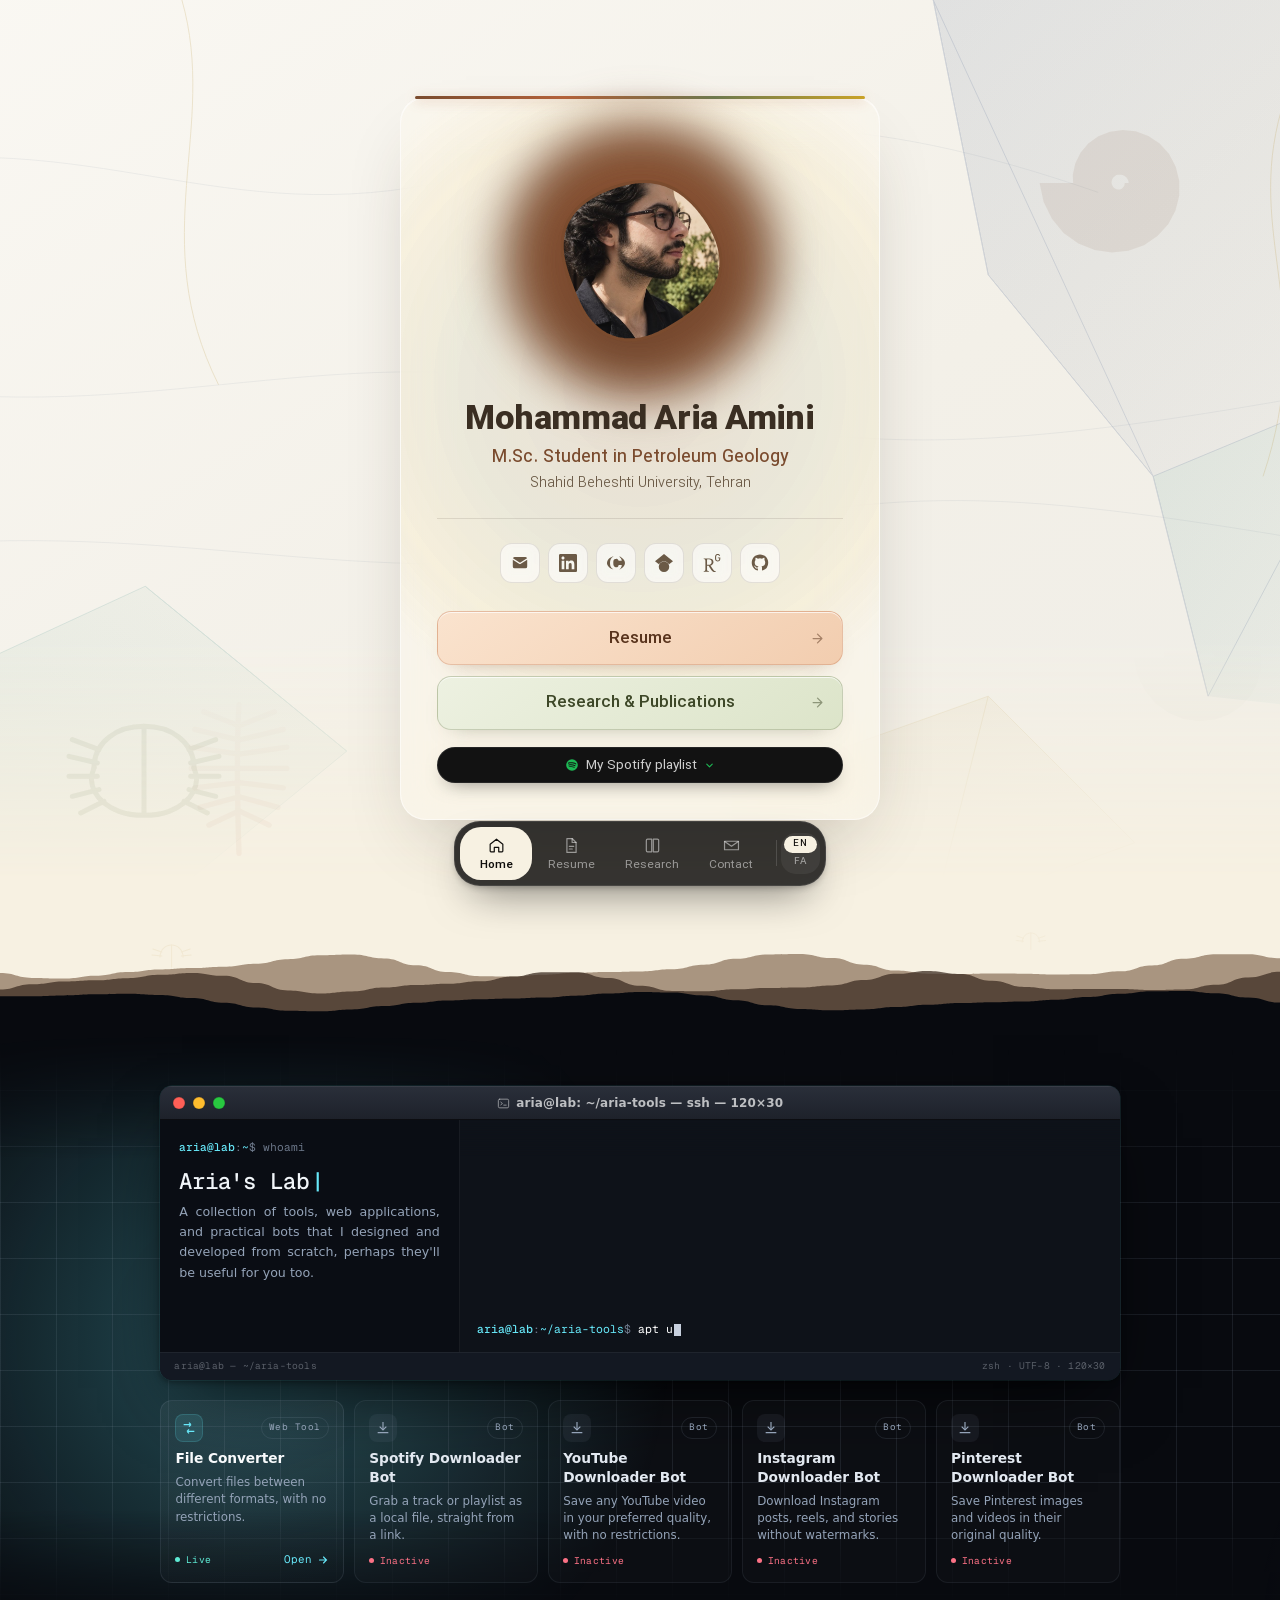
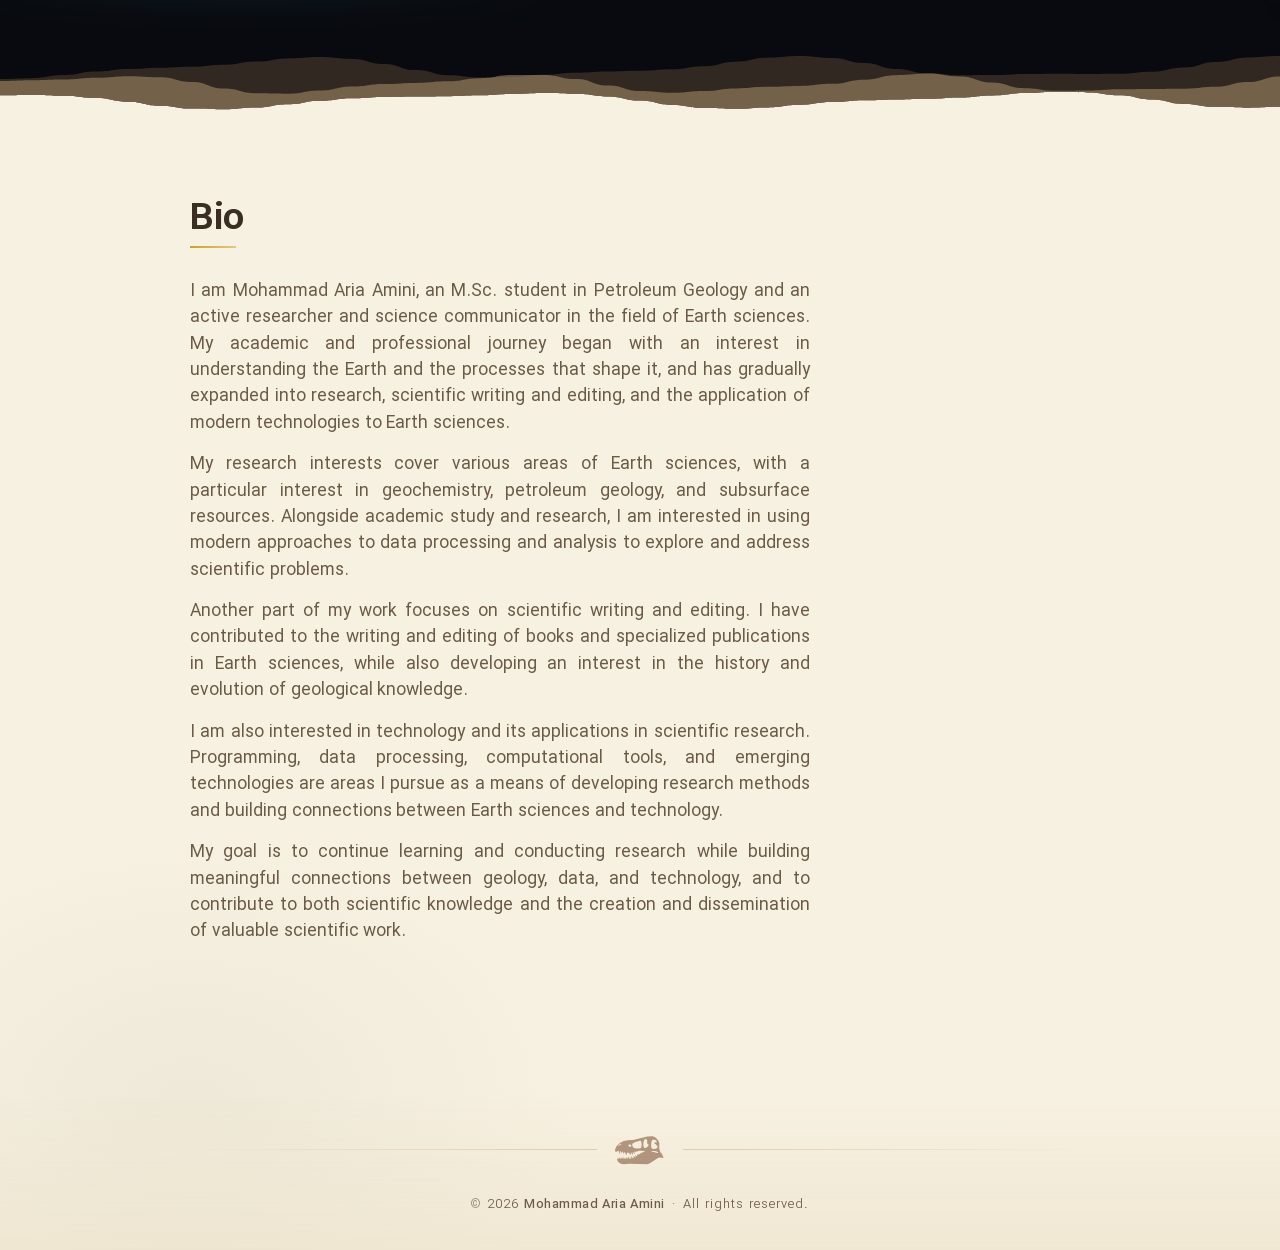
==== commit 53955abe: "chore: bump asset cache-busting versions [skip ci]" ====
--- a/index.html
+++ b/index.html
@@ -241,10 +241,10 @@
 }
 </script>
 <!-- seo:end -->
-<link rel="icon" href="/assets/img/favicon.svg?v=634f07b447">
+<link rel="icon" href="/assets/img/favicon.svg?v=a6d77a4d54">
 <link rel="preload" href="/assets/fonts/IRANSansXVF.woff2" as="font" type="font/woff2" crossorigin>
-<link rel="stylesheet" href="/assets/css/fonts.css?v=634f07b447">
-<link rel="stylesheet" href="/assets/css/style.css?v=634f07b447">
+<link rel="stylesheet" href="/assets/css/fonts.css?v=a6d77a4d54">
+<link rel="stylesheet" href="/assets/css/style.css?v=a6d77a4d54">
 </head>
 <body>
 <div class="fossil-field" aria-hidden="true">
@@ -258,7 +258,7 @@
 
 <!-- ===== Hero ===== -->
 <section class="hero">
-  <img src="/assets/img/hero-lattice.svg?v=634f07b447" alt="" class="hero__bg" aria-hidden="true">
+  <img src="/assets/img/hero-lattice.svg?v=a6d77a4d54" alt="" class="hero__bg" aria-hidden="true">
   <div class="hero__fossils" aria-hidden="true">
     <svg class="hf1" viewBox="0 0 100 100" fill="currentColor"><path d="M55.4,50.0L55.4,51.3L55.0,52.7L54.3,53.9L53.3,54.9L52.1,55.7L50.6,56.1L49.1,56.2L47.6,56.0L46.1,55.3L44.9,54.3L43.8,53.0L43.2,51.5L42.9,49.8L43.0,48.0L43.5,46.3L44.5,44.7L45.9,43.4L47.5,42.4L49.4,41.9L51.4,41.8L53.4,42.3L55.3,43.2L57.0,44.6L58.2,46.3L59.1,48.4L59.4,50.7L59.1,53.0L58.3,55.2L57.0,57.2L55.1,58.8L52.9,60.0L50.4,60.7L47.7,60.6L45.1,60.0L42.7,58.7L40.6,56.8L39.0,54.4L38.0,51.7L37.7,48.7L38.2,45.7L39.3,42.8L41.2,40.2L43.7,38.1L46.7,36.7L50.0,36.0L53.5,36.1L56.9,37.1L60.0,38.9L62.6,41.5L64.6,44.7L65.8,48.3L66.1,52.3L65.4,56.2L63.7,59.9L61.1,63.2L57.7,65.9L53.7,67.6L49.4,68.4L44.8,68.1L40.4,66.6L36.4,64.1L33.0,60.6L30.6,56.3L29.2,51.5L29.0,46.3L30.1,41.1L32.5,36.3L36.0,32.1L40.6,28.8L45.9,26.7L51.7,25.9L57.6,26.5L63.4,28.6L68.5,32.1L72.8,36.8L75.8,42.6L77.4,49.0L77.4,55.8L75.7,62.5L72.4,68.8L67.5,74.1L61.4,78.3L54.3,80.8L46.7,81.6L38.9,80.5L31.5,77.5L24.8,72.7L19.5,66.2L15.7,58.5L13.9,50.0L33.0,50.0L33.9,54.0L35.6,57.6L38.2,60.7L41.3,62.9L44.8,64.4L48.4,64.9L52.0,64.5L55.4,63.3L58.3,61.4L60.5,58.8L62.1,55.9L62.9,52.7L62.9,49.5L62.2,46.5L60.7,43.8L58.7,41.6L56.3,39.9L53.6,38.9L50.8,38.6L48.1,39.0L45.6,40.0L43.4,41.6L41.8,43.6L40.6,45.8L40.1,48.3L40.2,50.7L40.9,53.0L42.0,55.0L43.6,56.6L45.5,57.8L47.6,58.5L49.7,58.7L51.8,58.3L53.6,57.5L55.2,56.2L56.4,54.7L57.2,52.9L57.6,51.1L57.4,49.2L56.9,47.5L55.9,46.0L54.7,44.8L53.2,43.9L51.6,43.5L50.0,43.4L48.4,43.7L47.0,44.4L45.9,45.4L45.0,46.6L44.4,48.0L44.2,49.4L44.4,50.8L44.8,52.1L45.6,53.2L46.6,54.1L47.7,54.7L48.9,55.0L50.2,55.0L51.4,54.7L52.4,54.2L53.3,53.4L53.9,52.4L54.3,51.4L54.4,50.3L54.3,49.2L53.9,48.3L53.3,47.4L52.5,46.8L51.6,46.4L50.7,46.2L49.7,46.2L48.8,46.4L48.1,46.9L47.4,47.5L47.0,48.2L46.7,49.1L46.6,49.9L46.8,50.7L47.1,51.4L47.6,52.0L48.2,52.5L48.9,52.8L49.6,52.9L50.3,52.9L51.0,52.7L51.6,52.3L52.0,51.8L52.4,51.3L52.5,50.6L52.6,50.0Z"/></svg>
     <svg class="hf2" viewBox="0 0 48 32" fill="none" stroke="currentColor" stroke-width="1.5" stroke-linecap="round" stroke-linejoin="round"><path d="M9 15 C9 7 16 2.5 24 2.5 C32 2.5 39 7 39 15"/><path d="M24 2.5 L24 28.5"/><path d="M10.5 9.5 L2.5 6.5 M10 13.5 L1.5 11.5 M10 17.5 L1.5 17.5 M10.5 21.5 L2.5 23.5 M12 25 L5 28.5"/><path d="M37.5 9.5 L45.5 6.5 M38 13.5 L46.5 11.5 M38 17.5 L46.5 17.5 M37.5 21.5 L45.5 23.5 M36 25 L43 28.5"/><path d="M9 15 C7 19.5 9 25 16.5 28 C20.5 29.6 27.5 29.6 31.5 28 C39 25 41 19.5 39 15"/></svg>
@@ -268,7 +268,7 @@
     <div class="hero__card-accent" aria-hidden="true"></div>
     <div class="hero__portrait-wrap">
       <div class="hero__portrait-halo" aria-hidden="true"></div>
-      <svg class="hero__portrait-svg" viewBox="0 0 100 100" role="img" aria-label="Portrait of Mohammad Aria Amini"><defs><clipPath id="portrait-clip" clipPathUnits="userSpaceOnUse"><path id="portrait-clip-path" d=""/></clipPath></defs><g clip-path="url(#portrait-clip)"><rect class="hero__portrait-bg" x="0" y="0" width="100" height="100"/><image class="hero__portrait-photo-img" href="/assets/img/portrait.jpg?v=634f07b447" x="6" y="6" width="88" height="88" preserveAspectRatio="xMidYMid slice"/></g><path class="hero__skull-fill" id="portrait-skull-path" d="M6.00,62.30 L9.76,54.49 L11.21,53.91 L12.37,51.01 L13.53,45.51 L13.24,37.12 L14.97,32.49 L19.61,27.28 L23.08,25.25 L25.97,24.38 L35.24,24.96 L61.00,31.33 L70.84,31.91 L78.08,33.36 L83.87,35.96 L87.63,38.57 L91.68,43.20 L94.00,48.99 L94.00,51.01 L93.42,51.59 L93.13,53.62 L90.82,52.46 L90.53,51.30 L89.08,52.17 L88.79,51.01 L87.63,50.72 L85.61,56.51 L85.03,56.51 L85.03,52.46 L83.87,51.59 L83.29,52.17 L82.42,55.64 L81.84,55.64 L81.26,52.46 L79.82,53.33 L78.37,56.51 L77.79,56.51 L77.50,54.20 L76.34,53.62 L75.18,54.49 L74.89,56.22 L73.45,58.54 L72.87,58.54 L72.87,56.80 L72.00,54.78 L68.53,54.78 L67.08,57.38 L65.34,58.54 L65.34,54.20 L64.18,54.49 L62.74,57.67 L61.58,58.25 L61.87,53.62 L61.00,53.33 L59.84,55.93 L58.39,56.80 L58.97,52.75 L57.82,52.17 L56.95,53.62 L56.37,53.62 L56.08,51.59 L55.50,51.59 L54.34,53.33 L53.76,53.33 L53.76,51.30 L52.03,52.17 L51.74,51.01 L45.95,51.01 L39.58,51.88 L39.87,52.75 L45.95,54.78 L49.71,57.09 L51.45,56.80 L51.45,58.25 L52.03,58.83 L54.05,57.38 L53.76,59.99 L54.63,60.86 L55.21,60.86 L56.66,58.83 L57.24,58.83 L56.66,62.30 L58.11,62.88 L59.55,60.86 L60.42,60.86 L60.42,64.62 L61.00,65.20 L62.45,64.33 L63.61,60.86 L64.18,60.86 L64.76,65.78 L65.92,65.49 L66.50,63.46 L67.37,63.75 L67.66,65.49 L68.53,65.78 L69.39,61.72 L69.97,61.72 L71.42,65.49 L72.87,64.91 L73.16,62.88 L73.74,62.88 L74.61,65.49 L75.76,65.49 L76.05,64.04 L76.63,64.04 L77.50,65.49 L78.66,65.49 L78.66,62.59 L79.24,62.59 L81.55,65.49 L82.42,65.20 L82.42,63.75 L83.29,63.75 L83.87,65.20 L85.03,65.49 L85.61,63.46 L86.47,63.17 L86.76,65.49 L87.63,65.78 L88.21,63.75 L88.79,63.75 L89.37,65.78 L90.24,66.36 L90.24,67.80 L88.79,70.70 L85.61,73.59 L79.24,75.62 L68.24,74.46 L34.37,75.33 L28.29,72.14 L15.26,63.75 L12.08,63.17 L6.87,64.33 L6.00,63.75 Z M28.00,51.59 L23.08,51.30 L19.32,51.88 L16.13,53.33 L15.55,54.49 L16.13,55.07 L18.74,54.78 L27.71,52.46 Z M70.26,40.88 L68.53,39.72 L66.21,39.43 L64.76,40.30 L64.47,42.33 L65.34,43.49 L66.50,43.78 L69.11,42.62 Z M82.13,38.28 L82.42,39.14 L87.34,42.04 L88.50,41.75 L87.34,40.01 L83.29,37.99 Z M47.39,32.78 L46.24,34.80 L45.66,38.86 L45.95,44.36 L47.39,46.09 L50.29,46.96 L54.63,46.96 L59.55,46.09 L61.29,44.64 L62.74,40.88 L62.74,38.57 L61.29,37.12 L56.95,34.80 L48.55,32.49 Z M25.68,30.75 L21.63,30.75 L19.61,31.91 L17.87,33.93 L18.16,35.38 L22.79,35.67 L22.79,36.83 L18.45,40.59 L16.42,43.78 L16.71,45.22 L19.32,47.25 L24.53,47.54 L26.84,46.67 L27.71,45.51 L28.29,43.49 L28.00,35.96 L27.13,32.49 Z M39.29,29.59 L37.26,29.88 L36.11,30.75 L35.53,31.91 L35.53,37.70 L32.92,39.72 L32.92,41.17 L34.37,43.20 L38.42,46.09 L40.16,46.09 L41.32,44.93 L42.47,41.17 L42.47,37.41 L41.61,33.07 L40.74,31.04 Z" fill-rule="evenodd"/><path id="portrait-frame-path" class="hero__portrait-frame" d=""/></svg>
+      <svg class="hero__portrait-svg" viewBox="0 0 100 100" role="img" aria-label="Portrait of Mohammad Aria Amini"><defs><clipPath id="portrait-clip" clipPathUnits="userSpaceOnUse"><path id="portrait-clip-path" d=""/></clipPath></defs><g clip-path="url(#portrait-clip)"><rect class="hero__portrait-bg" x="0" y="0" width="100" height="100"/><image class="hero__portrait-photo-img" href="/assets/img/portrait.jpg?v=a6d77a4d54" x="6" y="6" width="88" height="88" preserveAspectRatio="xMidYMid slice"/></g><path class="hero__skull-fill" id="portrait-skull-path" d="M6.00,62.30 L9.76,54.49 L11.21,53.91 L12.37,51.01 L13.53,45.51 L13.24,37.12 L14.97,32.49 L19.61,27.28 L23.08,25.25 L25.97,24.38 L35.24,24.96 L61.00,31.33 L70.84,31.91 L78.08,33.36 L83.87,35.96 L87.63,38.57 L91.68,43.20 L94.00,48.99 L94.00,51.01 L93.42,51.59 L93.13,53.62 L90.82,52.46 L90.53,51.30 L89.08,52.17 L88.79,51.01 L87.63,50.72 L85.61,56.51 L85.03,56.51 L85.03,52.46 L83.87,51.59 L83.29,52.17 L82.42,55.64 L81.84,55.64 L81.26,52.46 L79.82,53.33 L78.37,56.51 L77.79,56.51 L77.50,54.20 L76.34,53.62 L75.18,54.49 L74.89,56.22 L73.45,58.54 L72.87,58.54 L72.87,56.80 L72.00,54.78 L68.53,54.78 L67.08,57.38 L65.34,58.54 L65.34,54.20 L64.18,54.49 L62.74,57.67 L61.58,58.25 L61.87,53.62 L61.00,53.33 L59.84,55.93 L58.39,56.80 L58.97,52.75 L57.82,52.17 L56.95,53.62 L56.37,53.62 L56.08,51.59 L55.50,51.59 L54.34,53.33 L53.76,53.33 L53.76,51.30 L52.03,52.17 L51.74,51.01 L45.95,51.01 L39.58,51.88 L39.87,52.75 L45.95,54.78 L49.71,57.09 L51.45,56.80 L51.45,58.25 L52.03,58.83 L54.05,57.38 L53.76,59.99 L54.63,60.86 L55.21,60.86 L56.66,58.83 L57.24,58.83 L56.66,62.30 L58.11,62.88 L59.55,60.86 L60.42,60.86 L60.42,64.62 L61.00,65.20 L62.45,64.33 L63.61,60.86 L64.18,60.86 L64.76,65.78 L65.92,65.49 L66.50,63.46 L67.37,63.75 L67.66,65.49 L68.53,65.78 L69.39,61.72 L69.97,61.72 L71.42,65.49 L72.87,64.91 L73.16,62.88 L73.74,62.88 L74.61,65.49 L75.76,65.49 L76.05,64.04 L76.63,64.04 L77.50,65.49 L78.66,65.49 L78.66,62.59 L79.24,62.59 L81.55,65.49 L82.42,65.20 L82.42,63.75 L83.29,63.75 L83.87,65.20 L85.03,65.49 L85.61,63.46 L86.47,63.17 L86.76,65.49 L87.63,65.78 L88.21,63.75 L88.79,63.75 L89.37,65.78 L90.24,66.36 L90.24,67.80 L88.79,70.70 L85.61,73.59 L79.24,75.62 L68.24,74.46 L34.37,75.33 L28.29,72.14 L15.26,63.75 L12.08,63.17 L6.87,64.33 L6.00,63.75 Z M28.00,51.59 L23.08,51.30 L19.32,51.88 L16.13,53.33 L15.55,54.49 L16.13,55.07 L18.74,54.78 L27.71,52.46 Z M70.26,40.88 L68.53,39.72 L66.21,39.43 L64.76,40.30 L64.47,42.33 L65.34,43.49 L66.50,43.78 L69.11,42.62 Z M82.13,38.28 L82.42,39.14 L87.34,42.04 L88.50,41.75 L87.34,40.01 L83.29,37.99 Z M47.39,32.78 L46.24,34.80 L45.66,38.86 L45.95,44.36 L47.39,46.09 L50.29,46.96 L54.63,46.96 L59.55,46.09 L61.29,44.64 L62.74,40.88 L62.74,38.57 L61.29,37.12 L56.95,34.80 L48.55,32.49 Z M25.68,30.75 L21.63,30.75 L19.61,31.91 L17.87,33.93 L18.16,35.38 L22.79,35.67 L22.79,36.83 L18.45,40.59 L16.42,43.78 L16.71,45.22 L19.32,47.25 L24.53,47.54 L26.84,46.67 L27.71,45.51 L28.29,43.49 L28.00,35.96 L27.13,32.49 Z M39.29,29.59 L37.26,29.88 L36.11,30.75 L35.53,31.91 L35.53,37.70 L32.92,39.72 L32.92,41.17 L34.37,43.20 L38.42,46.09 L40.16,46.09 L41.32,44.93 L42.47,41.17 L42.47,37.41 L41.61,33.07 L40.74,31.04 Z" fill-rule="evenodd"/><path id="portrait-frame-path" class="hero__portrait-frame" d=""/></svg>
       </div>
     <h1 class="hero__name">Mohammad Aria Amini</h1>
     <p class="hero__role">M.Sc. Student in Petroleum Geology</p>
@@ -431,9 +431,9 @@
   </div>
 </footer>
 
-<script src="/assets/js/hero-portrait-data.js?v=634f07b447"></script>
-<script src="/assets/js/hero-portrait.js?v=634f07b447"></script>
-<script src="/assets/js/lab.js?v=634f07b447"></script>
-<script src="/assets/js/app.js?v=634f07b447"></script>
+<script src="/assets/js/hero-portrait-data.js?v=a6d77a4d54"></script>
+<script src="/assets/js/hero-portrait.js?v=a6d77a4d54"></script>
+<script src="/assets/js/lab.js?v=a6d77a4d54"></script>
+<script src="/assets/js/app.js?v=a6d77a4d54"></script>
 </body>
 </html>
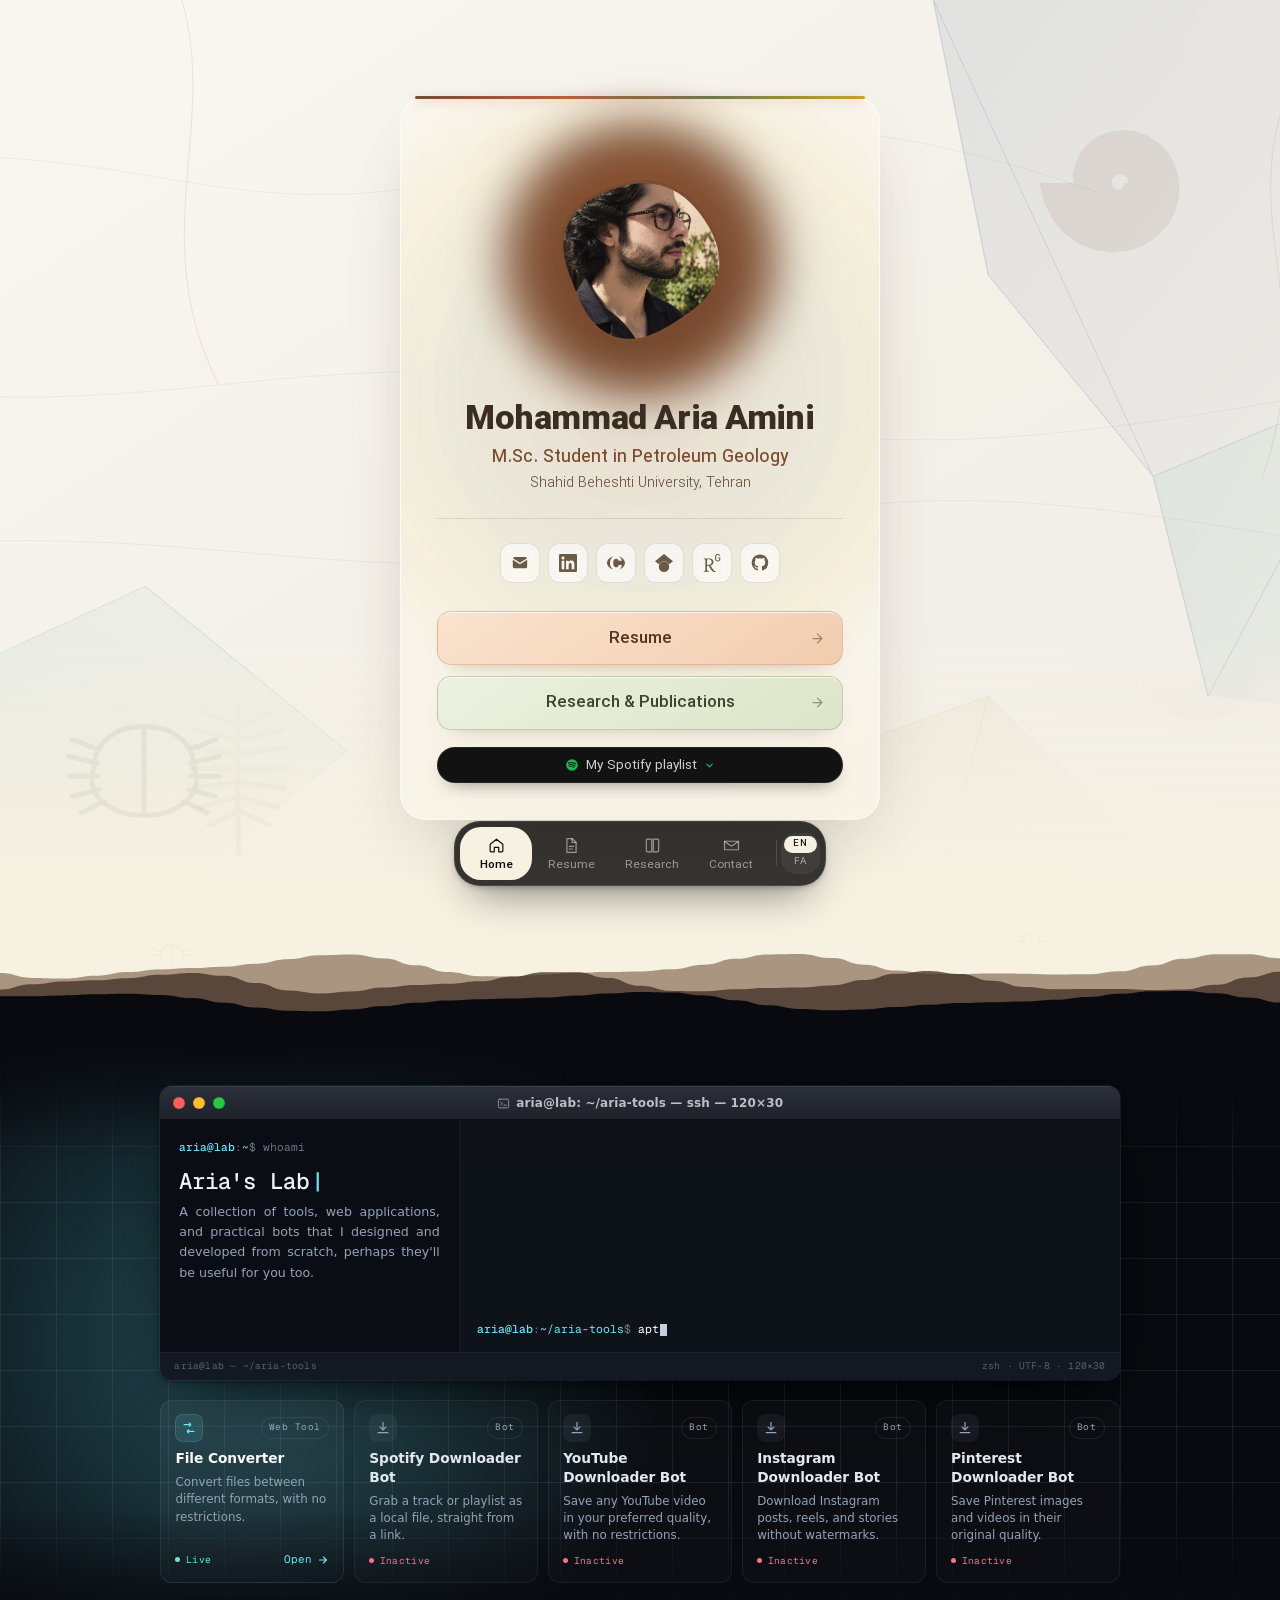
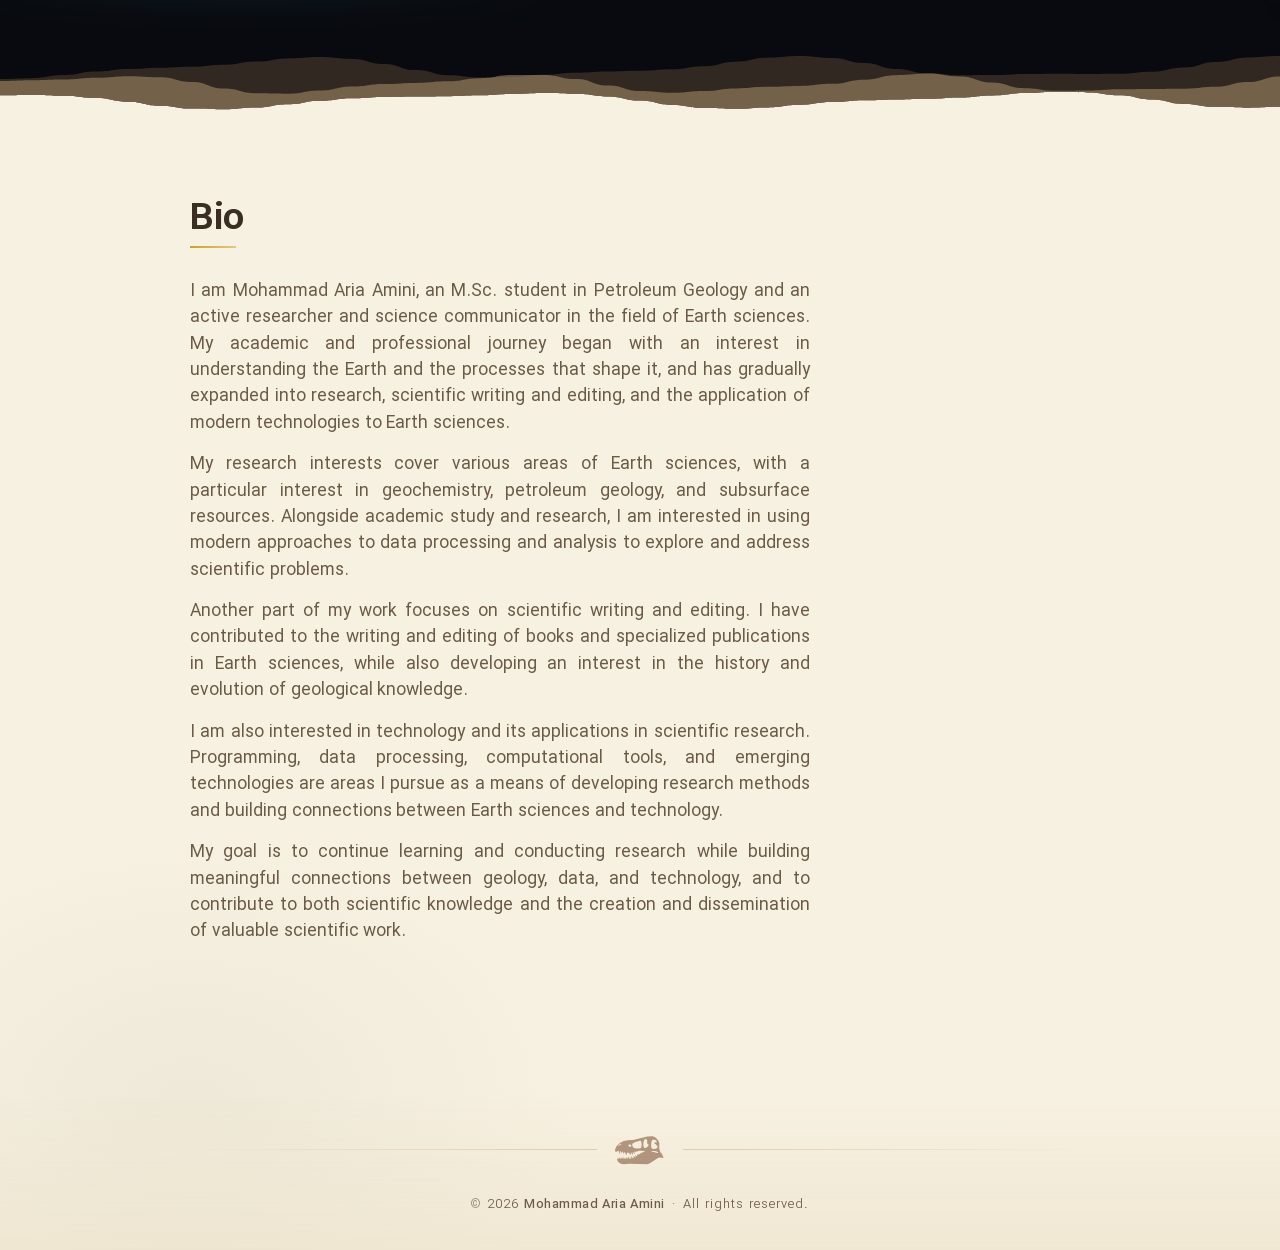
==== commit 4b778505: "chore: bump asset cache-busting versions [skip ci]" ====
--- a/index.html
+++ b/index.html
@@ -241,10 +241,10 @@
 }
 </script>
 <!-- seo:end -->
-<link rel="icon" href="/assets/img/favicon.svg?v=a6d77a4d54">
+<link rel="icon" href="/assets/img/favicon.svg?v=b413e49fa9">
 <link rel="preload" href="/assets/fonts/IRANSansXVF.woff2" as="font" type="font/woff2" crossorigin>
-<link rel="stylesheet" href="/assets/css/fonts.css?v=a6d77a4d54">
-<link rel="stylesheet" href="/assets/css/style.css?v=a6d77a4d54">
+<link rel="stylesheet" href="/assets/css/fonts.css?v=b413e49fa9">
+<link rel="stylesheet" href="/assets/css/style.css?v=b413e49fa9">
 </head>
 <body>
 <div class="fossil-field" aria-hidden="true">
@@ -258,7 +258,7 @@
 
 <!-- ===== Hero ===== -->
 <section class="hero">
-  <img src="/assets/img/hero-lattice.svg?v=a6d77a4d54" alt="" class="hero__bg" aria-hidden="true">
+  <img src="/assets/img/hero-lattice.svg?v=b413e49fa9" alt="" class="hero__bg" aria-hidden="true">
   <div class="hero__fossils" aria-hidden="true">
     <svg class="hf1" viewBox="0 0 100 100" fill="currentColor"><path d="M55.4,50.0L55.4,51.3L55.0,52.7L54.3,53.9L53.3,54.9L52.1,55.7L50.6,56.1L49.1,56.2L47.6,56.0L46.1,55.3L44.9,54.3L43.8,53.0L43.2,51.5L42.9,49.8L43.0,48.0L43.5,46.3L44.5,44.7L45.9,43.4L47.5,42.4L49.4,41.9L51.4,41.8L53.4,42.3L55.3,43.2L57.0,44.6L58.2,46.3L59.1,48.4L59.4,50.7L59.1,53.0L58.3,55.2L57.0,57.2L55.1,58.8L52.9,60.0L50.4,60.7L47.7,60.6L45.1,60.0L42.7,58.7L40.6,56.8L39.0,54.4L38.0,51.7L37.7,48.7L38.2,45.7L39.3,42.8L41.2,40.2L43.7,38.1L46.7,36.7L50.0,36.0L53.5,36.1L56.9,37.1L60.0,38.9L62.6,41.5L64.6,44.7L65.8,48.3L66.1,52.3L65.4,56.2L63.7,59.9L61.1,63.2L57.7,65.9L53.7,67.6L49.4,68.4L44.8,68.1L40.4,66.6L36.4,64.1L33.0,60.6L30.6,56.3L29.2,51.5L29.0,46.3L30.1,41.1L32.5,36.3L36.0,32.1L40.6,28.8L45.9,26.7L51.7,25.9L57.6,26.5L63.4,28.6L68.5,32.1L72.8,36.8L75.8,42.6L77.4,49.0L77.4,55.8L75.7,62.5L72.4,68.8L67.5,74.1L61.4,78.3L54.3,80.8L46.7,81.6L38.9,80.5L31.5,77.5L24.8,72.7L19.5,66.2L15.7,58.5L13.9,50.0L33.0,50.0L33.9,54.0L35.6,57.6L38.2,60.7L41.3,62.9L44.8,64.4L48.4,64.9L52.0,64.5L55.4,63.3L58.3,61.4L60.5,58.8L62.1,55.9L62.9,52.7L62.9,49.5L62.2,46.5L60.7,43.8L58.7,41.6L56.3,39.9L53.6,38.9L50.8,38.6L48.1,39.0L45.6,40.0L43.4,41.6L41.8,43.6L40.6,45.8L40.1,48.3L40.2,50.7L40.9,53.0L42.0,55.0L43.6,56.6L45.5,57.8L47.6,58.5L49.7,58.7L51.8,58.3L53.6,57.5L55.2,56.2L56.4,54.7L57.2,52.9L57.6,51.1L57.4,49.2L56.9,47.5L55.9,46.0L54.7,44.8L53.2,43.9L51.6,43.5L50.0,43.4L48.4,43.7L47.0,44.4L45.9,45.4L45.0,46.6L44.4,48.0L44.2,49.4L44.4,50.8L44.8,52.1L45.6,53.2L46.6,54.1L47.7,54.7L48.9,55.0L50.2,55.0L51.4,54.7L52.4,54.2L53.3,53.4L53.9,52.4L54.3,51.4L54.4,50.3L54.3,49.2L53.9,48.3L53.3,47.4L52.5,46.8L51.6,46.4L50.7,46.2L49.7,46.2L48.8,46.4L48.1,46.9L47.4,47.5L47.0,48.2L46.7,49.1L46.6,49.9L46.8,50.7L47.1,51.4L47.6,52.0L48.2,52.5L48.9,52.8L49.6,52.9L50.3,52.9L51.0,52.7L51.6,52.3L52.0,51.8L52.4,51.3L52.5,50.6L52.6,50.0Z"/></svg>
     <svg class="hf2" viewBox="0 0 48 32" fill="none" stroke="currentColor" stroke-width="1.5" stroke-linecap="round" stroke-linejoin="round"><path d="M9 15 C9 7 16 2.5 24 2.5 C32 2.5 39 7 39 15"/><path d="M24 2.5 L24 28.5"/><path d="M10.5 9.5 L2.5 6.5 M10 13.5 L1.5 11.5 M10 17.5 L1.5 17.5 M10.5 21.5 L2.5 23.5 M12 25 L5 28.5"/><path d="M37.5 9.5 L45.5 6.5 M38 13.5 L46.5 11.5 M38 17.5 L46.5 17.5 M37.5 21.5 L45.5 23.5 M36 25 L43 28.5"/><path d="M9 15 C7 19.5 9 25 16.5 28 C20.5 29.6 27.5 29.6 31.5 28 C39 25 41 19.5 39 15"/></svg>
@@ -268,7 +268,7 @@
     <div class="hero__card-accent" aria-hidden="true"></div>
     <div class="hero__portrait-wrap">
       <div class="hero__portrait-halo" aria-hidden="true"></div>
-      <svg class="hero__portrait-svg" viewBox="0 0 100 100" role="img" aria-label="Portrait of Mohammad Aria Amini"><defs><clipPath id="portrait-clip" clipPathUnits="userSpaceOnUse"><path id="portrait-clip-path" d=""/></clipPath></defs><g clip-path="url(#portrait-clip)"><rect class="hero__portrait-bg" x="0" y="0" width="100" height="100"/><image class="hero__portrait-photo-img" href="/assets/img/portrait.jpg?v=a6d77a4d54" x="6" y="6" width="88" height="88" preserveAspectRatio="xMidYMid slice"/></g><path class="hero__skull-fill" id="portrait-skull-path" d="M6.00,62.30 L9.76,54.49 L11.21,53.91 L12.37,51.01 L13.53,45.51 L13.24,37.12 L14.97,32.49 L19.61,27.28 L23.08,25.25 L25.97,24.38 L35.24,24.96 L61.00,31.33 L70.84,31.91 L78.08,33.36 L83.87,35.96 L87.63,38.57 L91.68,43.20 L94.00,48.99 L94.00,51.01 L93.42,51.59 L93.13,53.62 L90.82,52.46 L90.53,51.30 L89.08,52.17 L88.79,51.01 L87.63,50.72 L85.61,56.51 L85.03,56.51 L85.03,52.46 L83.87,51.59 L83.29,52.17 L82.42,55.64 L81.84,55.64 L81.26,52.46 L79.82,53.33 L78.37,56.51 L77.79,56.51 L77.50,54.20 L76.34,53.62 L75.18,54.49 L74.89,56.22 L73.45,58.54 L72.87,58.54 L72.87,56.80 L72.00,54.78 L68.53,54.78 L67.08,57.38 L65.34,58.54 L65.34,54.20 L64.18,54.49 L62.74,57.67 L61.58,58.25 L61.87,53.62 L61.00,53.33 L59.84,55.93 L58.39,56.80 L58.97,52.75 L57.82,52.17 L56.95,53.62 L56.37,53.62 L56.08,51.59 L55.50,51.59 L54.34,53.33 L53.76,53.33 L53.76,51.30 L52.03,52.17 L51.74,51.01 L45.95,51.01 L39.58,51.88 L39.87,52.75 L45.95,54.78 L49.71,57.09 L51.45,56.80 L51.45,58.25 L52.03,58.83 L54.05,57.38 L53.76,59.99 L54.63,60.86 L55.21,60.86 L56.66,58.83 L57.24,58.83 L56.66,62.30 L58.11,62.88 L59.55,60.86 L60.42,60.86 L60.42,64.62 L61.00,65.20 L62.45,64.33 L63.61,60.86 L64.18,60.86 L64.76,65.78 L65.92,65.49 L66.50,63.46 L67.37,63.75 L67.66,65.49 L68.53,65.78 L69.39,61.72 L69.97,61.72 L71.42,65.49 L72.87,64.91 L73.16,62.88 L73.74,62.88 L74.61,65.49 L75.76,65.49 L76.05,64.04 L76.63,64.04 L77.50,65.49 L78.66,65.49 L78.66,62.59 L79.24,62.59 L81.55,65.49 L82.42,65.20 L82.42,63.75 L83.29,63.75 L83.87,65.20 L85.03,65.49 L85.61,63.46 L86.47,63.17 L86.76,65.49 L87.63,65.78 L88.21,63.75 L88.79,63.75 L89.37,65.78 L90.24,66.36 L90.24,67.80 L88.79,70.70 L85.61,73.59 L79.24,75.62 L68.24,74.46 L34.37,75.33 L28.29,72.14 L15.26,63.75 L12.08,63.17 L6.87,64.33 L6.00,63.75 Z M28.00,51.59 L23.08,51.30 L19.32,51.88 L16.13,53.33 L15.55,54.49 L16.13,55.07 L18.74,54.78 L27.71,52.46 Z M70.26,40.88 L68.53,39.72 L66.21,39.43 L64.76,40.30 L64.47,42.33 L65.34,43.49 L66.50,43.78 L69.11,42.62 Z M82.13,38.28 L82.42,39.14 L87.34,42.04 L88.50,41.75 L87.34,40.01 L83.29,37.99 Z M47.39,32.78 L46.24,34.80 L45.66,38.86 L45.95,44.36 L47.39,46.09 L50.29,46.96 L54.63,46.96 L59.55,46.09 L61.29,44.64 L62.74,40.88 L62.74,38.57 L61.29,37.12 L56.95,34.80 L48.55,32.49 Z M25.68,30.75 L21.63,30.75 L19.61,31.91 L17.87,33.93 L18.16,35.38 L22.79,35.67 L22.79,36.83 L18.45,40.59 L16.42,43.78 L16.71,45.22 L19.32,47.25 L24.53,47.54 L26.84,46.67 L27.71,45.51 L28.29,43.49 L28.00,35.96 L27.13,32.49 Z M39.29,29.59 L37.26,29.88 L36.11,30.75 L35.53,31.91 L35.53,37.70 L32.92,39.72 L32.92,41.17 L34.37,43.20 L38.42,46.09 L40.16,46.09 L41.32,44.93 L42.47,41.17 L42.47,37.41 L41.61,33.07 L40.74,31.04 Z" fill-rule="evenodd"/><path id="portrait-frame-path" class="hero__portrait-frame" d=""/></svg>
+      <svg class="hero__portrait-svg" viewBox="0 0 100 100" role="img" aria-label="Portrait of Mohammad Aria Amini"><defs><clipPath id="portrait-clip" clipPathUnits="userSpaceOnUse"><path id="portrait-clip-path" d=""/></clipPath></defs><g clip-path="url(#portrait-clip)"><rect class="hero__portrait-bg" x="0" y="0" width="100" height="100"/><image class="hero__portrait-photo-img" href="/assets/img/portrait.jpg?v=b413e49fa9" x="6" y="6" width="88" height="88" preserveAspectRatio="xMidYMid slice"/></g><path class="hero__skull-fill" id="portrait-skull-path" d="M6.00,62.30 L9.76,54.49 L11.21,53.91 L12.37,51.01 L13.53,45.51 L13.24,37.12 L14.97,32.49 L19.61,27.28 L23.08,25.25 L25.97,24.38 L35.24,24.96 L61.00,31.33 L70.84,31.91 L78.08,33.36 L83.87,35.96 L87.63,38.57 L91.68,43.20 L94.00,48.99 L94.00,51.01 L93.42,51.59 L93.13,53.62 L90.82,52.46 L90.53,51.30 L89.08,52.17 L88.79,51.01 L87.63,50.72 L85.61,56.51 L85.03,56.51 L85.03,52.46 L83.87,51.59 L83.29,52.17 L82.42,55.64 L81.84,55.64 L81.26,52.46 L79.82,53.33 L78.37,56.51 L77.79,56.51 L77.50,54.20 L76.34,53.62 L75.18,54.49 L74.89,56.22 L73.45,58.54 L72.87,58.54 L72.87,56.80 L72.00,54.78 L68.53,54.78 L67.08,57.38 L65.34,58.54 L65.34,54.20 L64.18,54.49 L62.74,57.67 L61.58,58.25 L61.87,53.62 L61.00,53.33 L59.84,55.93 L58.39,56.80 L58.97,52.75 L57.82,52.17 L56.95,53.62 L56.37,53.62 L56.08,51.59 L55.50,51.59 L54.34,53.33 L53.76,53.33 L53.76,51.30 L52.03,52.17 L51.74,51.01 L45.95,51.01 L39.58,51.88 L39.87,52.75 L45.95,54.78 L49.71,57.09 L51.45,56.80 L51.45,58.25 L52.03,58.83 L54.05,57.38 L53.76,59.99 L54.63,60.86 L55.21,60.86 L56.66,58.83 L57.24,58.83 L56.66,62.30 L58.11,62.88 L59.55,60.86 L60.42,60.86 L60.42,64.62 L61.00,65.20 L62.45,64.33 L63.61,60.86 L64.18,60.86 L64.76,65.78 L65.92,65.49 L66.50,63.46 L67.37,63.75 L67.66,65.49 L68.53,65.78 L69.39,61.72 L69.97,61.72 L71.42,65.49 L72.87,64.91 L73.16,62.88 L73.74,62.88 L74.61,65.49 L75.76,65.49 L76.05,64.04 L76.63,64.04 L77.50,65.49 L78.66,65.49 L78.66,62.59 L79.24,62.59 L81.55,65.49 L82.42,65.20 L82.42,63.75 L83.29,63.75 L83.87,65.20 L85.03,65.49 L85.61,63.46 L86.47,63.17 L86.76,65.49 L87.63,65.78 L88.21,63.75 L88.79,63.75 L89.37,65.78 L90.24,66.36 L90.24,67.80 L88.79,70.70 L85.61,73.59 L79.24,75.62 L68.24,74.46 L34.37,75.33 L28.29,72.14 L15.26,63.75 L12.08,63.17 L6.87,64.33 L6.00,63.75 Z M28.00,51.59 L23.08,51.30 L19.32,51.88 L16.13,53.33 L15.55,54.49 L16.13,55.07 L18.74,54.78 L27.71,52.46 Z M70.26,40.88 L68.53,39.72 L66.21,39.43 L64.76,40.30 L64.47,42.33 L65.34,43.49 L66.50,43.78 L69.11,42.62 Z M82.13,38.28 L82.42,39.14 L87.34,42.04 L88.50,41.75 L87.34,40.01 L83.29,37.99 Z M47.39,32.78 L46.24,34.80 L45.66,38.86 L45.95,44.36 L47.39,46.09 L50.29,46.96 L54.63,46.96 L59.55,46.09 L61.29,44.64 L62.74,40.88 L62.74,38.57 L61.29,37.12 L56.95,34.80 L48.55,32.49 Z M25.68,30.75 L21.63,30.75 L19.61,31.91 L17.87,33.93 L18.16,35.38 L22.79,35.67 L22.79,36.83 L18.45,40.59 L16.42,43.78 L16.71,45.22 L19.32,47.25 L24.53,47.54 L26.84,46.67 L27.71,45.51 L28.29,43.49 L28.00,35.96 L27.13,32.49 Z M39.29,29.59 L37.26,29.88 L36.11,30.75 L35.53,31.91 L35.53,37.70 L32.92,39.72 L32.92,41.17 L34.37,43.20 L38.42,46.09 L40.16,46.09 L41.32,44.93 L42.47,41.17 L42.47,37.41 L41.61,33.07 L40.74,31.04 Z" fill-rule="evenodd"/><path id="portrait-frame-path" class="hero__portrait-frame" d=""/></svg>
       </div>
     <h1 class="hero__name">Mohammad Aria Amini</h1>
     <p class="hero__role">M.Sc. Student in Petroleum Geology</p>
@@ -431,9 +431,9 @@
   </div>
 </footer>
 
-<script src="/assets/js/hero-portrait-data.js?v=a6d77a4d54"></script>
-<script src="/assets/js/hero-portrait.js?v=a6d77a4d54"></script>
-<script src="/assets/js/lab.js?v=a6d77a4d54"></script>
-<script src="/assets/js/app.js?v=a6d77a4d54"></script>
+<script src="/assets/js/hero-portrait-data.js?v=b413e49fa9"></script>
+<script src="/assets/js/hero-portrait.js?v=b413e49fa9"></script>
+<script src="/assets/js/lab.js?v=b413e49fa9"></script>
+<script src="/assets/js/app.js?v=b413e49fa9"></script>
 </body>
 </html>
--- a/assets/css/style.css
+++ b/assets/css/style.css
@@ -78,11 +78,11 @@
   }
 }
 
-/* The site's dot style is Dots 6. Weight is left to font-weight, which drives
+/* The site's dot style is Dots 4. Weight is left to font-weight, which drives
    the wght axis because @font-face declares the range. Set on everything, not
    just body: buttons and inputs do not inherit it, and any `font:` shorthand
    would reset an inherited value. */
-*, *::before, *::after { font-variation-settings: "DOTS" 6; }
+*, *::before, *::after { font-variation-settings: "DOTS" 4; }
 
 /* Safety net: if Persian text is ever marked up with lang="fa" inside an
    English-language page, it always renders at the Persian size of the
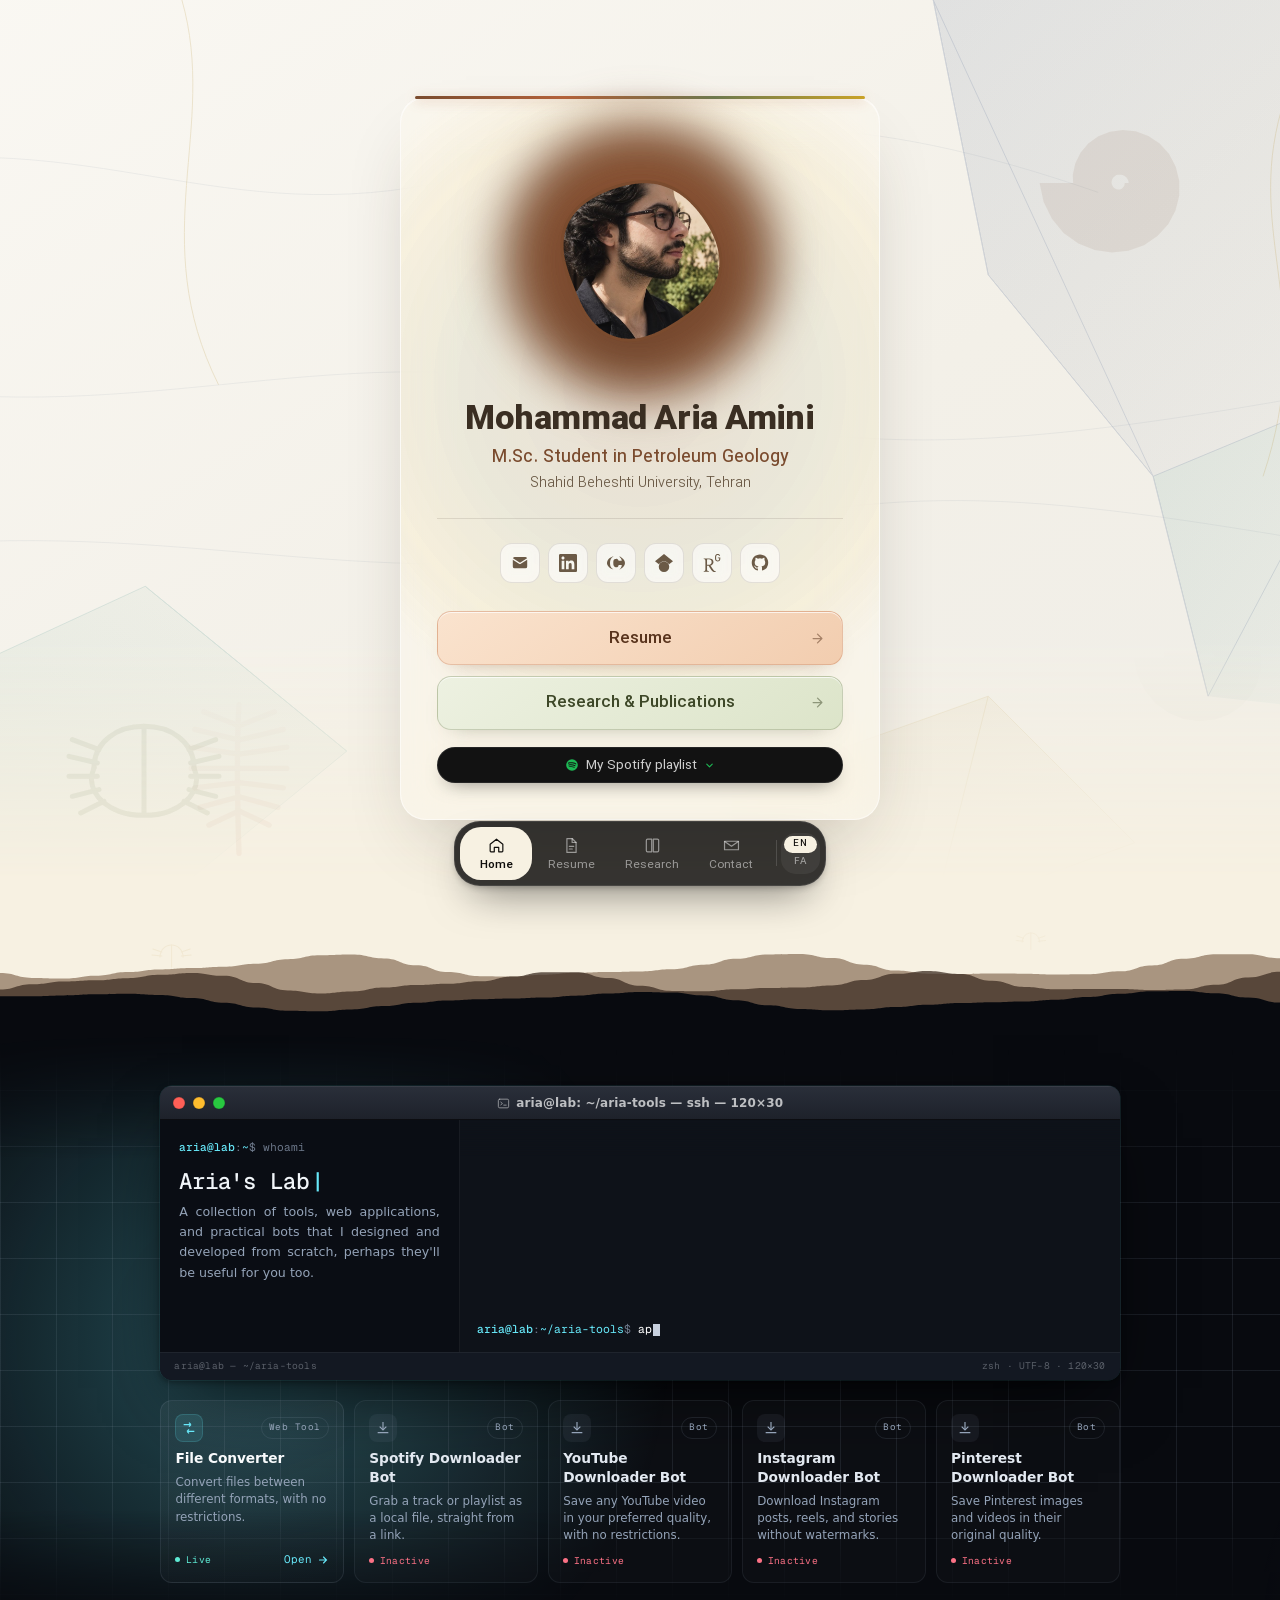
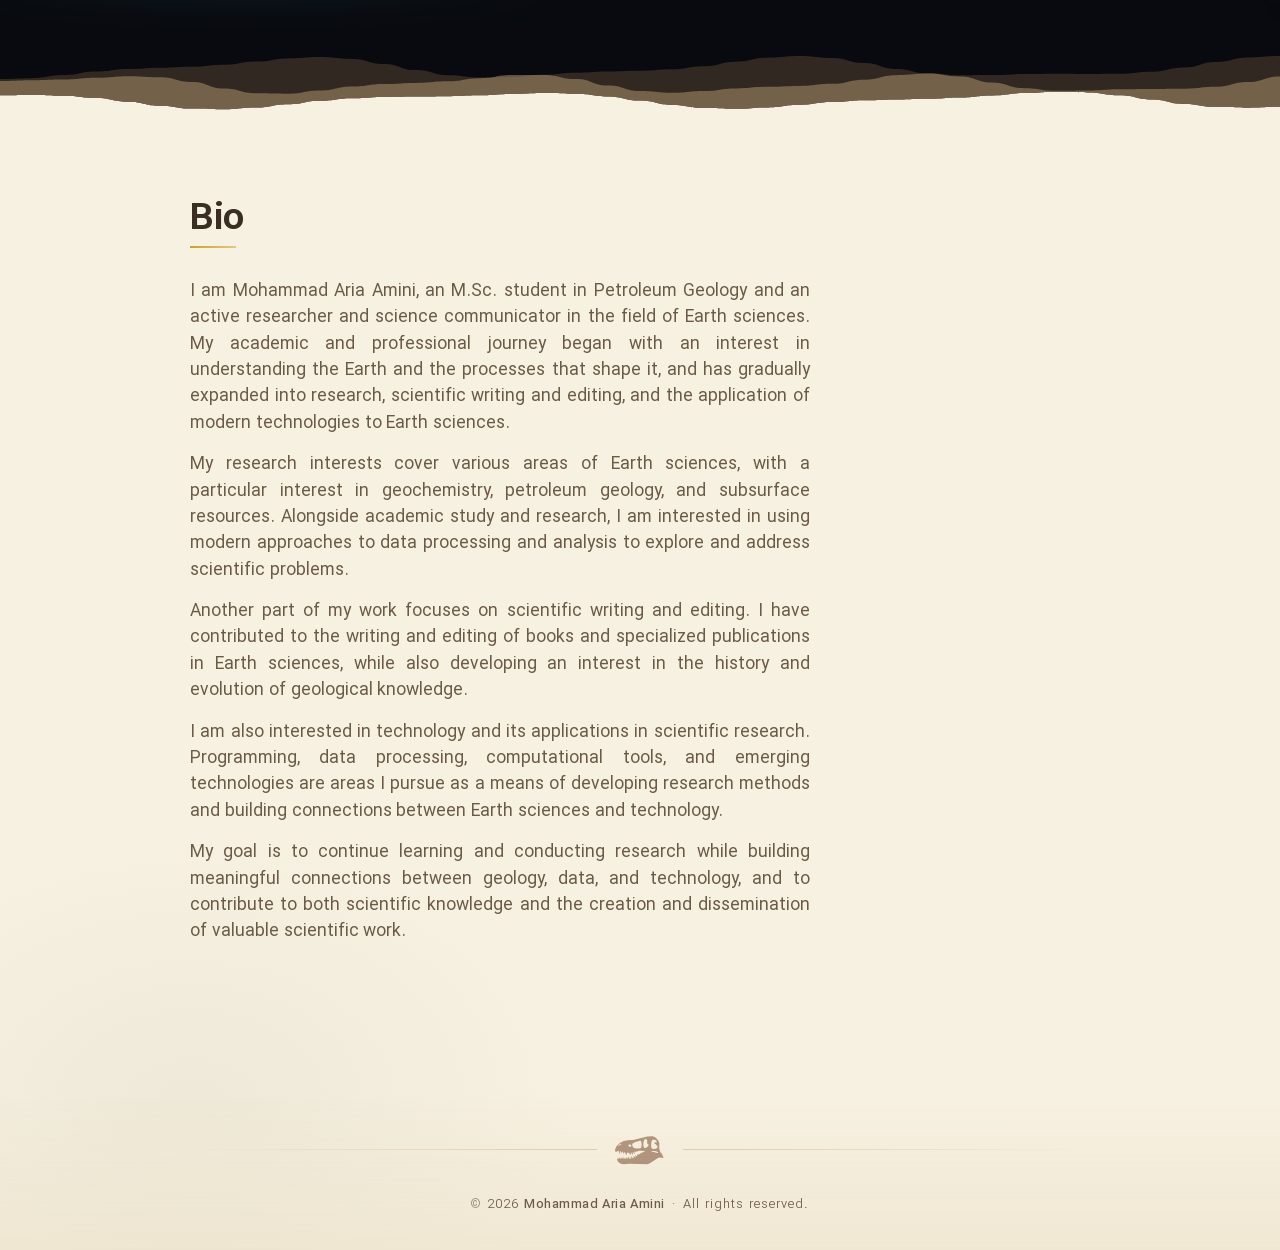
==== commit f0c3d391: "chore: bump asset cache-busting versions [skip ci]" ====
--- a/index.html
+++ b/index.html
@@ -241,10 +241,10 @@
 }
 </script>
 <!-- seo:end -->
-<link rel="icon" href="/assets/img/favicon.svg?v=b413e49fa9">
+<link rel="icon" href="/assets/img/favicon.svg?v=94bd1a3eb9">
 <link rel="preload" href="/assets/fonts/IRANSansXVF.woff2" as="font" type="font/woff2" crossorigin>
-<link rel="stylesheet" href="/assets/css/fonts.css?v=b413e49fa9">
-<link rel="stylesheet" href="/assets/css/style.css?v=b413e49fa9">
+<link rel="stylesheet" href="/assets/css/fonts.css?v=94bd1a3eb9">
+<link rel="stylesheet" href="/assets/css/style.css?v=94bd1a3eb9">
 </head>
 <body>
 <div class="fossil-field" aria-hidden="true">
@@ -258,7 +258,7 @@
 
 <!-- ===== Hero ===== -->
 <section class="hero">
-  <img src="/assets/img/hero-lattice.svg?v=b413e49fa9" alt="" class="hero__bg" aria-hidden="true">
+  <img src="/assets/img/hero-lattice.svg?v=94bd1a3eb9" alt="" class="hero__bg" aria-hidden="true">
   <div class="hero__fossils" aria-hidden="true">
     <svg class="hf1" viewBox="0 0 100 100" fill="currentColor"><path d="M55.4,50.0L55.4,51.3L55.0,52.7L54.3,53.9L53.3,54.9L52.1,55.7L50.6,56.1L49.1,56.2L47.6,56.0L46.1,55.3L44.9,54.3L43.8,53.0L43.2,51.5L42.9,49.8L43.0,48.0L43.5,46.3L44.5,44.7L45.9,43.4L47.5,42.4L49.4,41.9L51.4,41.8L53.4,42.3L55.3,43.2L57.0,44.6L58.2,46.3L59.1,48.4L59.4,50.7L59.1,53.0L58.3,55.2L57.0,57.2L55.1,58.8L52.9,60.0L50.4,60.7L47.7,60.6L45.1,60.0L42.7,58.7L40.6,56.8L39.0,54.4L38.0,51.7L37.7,48.7L38.2,45.7L39.3,42.8L41.2,40.2L43.7,38.1L46.7,36.7L50.0,36.0L53.5,36.1L56.9,37.1L60.0,38.9L62.6,41.5L64.6,44.7L65.8,48.3L66.1,52.3L65.4,56.2L63.7,59.9L61.1,63.2L57.7,65.9L53.7,67.6L49.4,68.4L44.8,68.1L40.4,66.6L36.4,64.1L33.0,60.6L30.6,56.3L29.2,51.5L29.0,46.3L30.1,41.1L32.5,36.3L36.0,32.1L40.6,28.8L45.9,26.7L51.7,25.9L57.6,26.5L63.4,28.6L68.5,32.1L72.8,36.8L75.8,42.6L77.4,49.0L77.4,55.8L75.7,62.5L72.4,68.8L67.5,74.1L61.4,78.3L54.3,80.8L46.7,81.6L38.9,80.5L31.5,77.5L24.8,72.7L19.5,66.2L15.7,58.5L13.9,50.0L33.0,50.0L33.9,54.0L35.6,57.6L38.2,60.7L41.3,62.9L44.8,64.4L48.4,64.9L52.0,64.5L55.4,63.3L58.3,61.4L60.5,58.8L62.1,55.9L62.9,52.7L62.9,49.5L62.2,46.5L60.7,43.8L58.7,41.6L56.3,39.9L53.6,38.9L50.8,38.6L48.1,39.0L45.6,40.0L43.4,41.6L41.8,43.6L40.6,45.8L40.1,48.3L40.2,50.7L40.9,53.0L42.0,55.0L43.6,56.6L45.5,57.8L47.6,58.5L49.7,58.7L51.8,58.3L53.6,57.5L55.2,56.2L56.4,54.7L57.2,52.9L57.6,51.1L57.4,49.2L56.9,47.5L55.9,46.0L54.7,44.8L53.2,43.9L51.6,43.5L50.0,43.4L48.4,43.7L47.0,44.4L45.9,45.4L45.0,46.6L44.4,48.0L44.2,49.4L44.4,50.8L44.8,52.1L45.6,53.2L46.6,54.1L47.7,54.7L48.9,55.0L50.2,55.0L51.4,54.7L52.4,54.2L53.3,53.4L53.9,52.4L54.3,51.4L54.4,50.3L54.3,49.2L53.9,48.3L53.3,47.4L52.5,46.8L51.6,46.4L50.7,46.2L49.7,46.2L48.8,46.4L48.1,46.9L47.4,47.5L47.0,48.2L46.7,49.1L46.6,49.9L46.8,50.7L47.1,51.4L47.6,52.0L48.2,52.5L48.9,52.8L49.6,52.9L50.3,52.9L51.0,52.7L51.6,52.3L52.0,51.8L52.4,51.3L52.5,50.6L52.6,50.0Z"/></svg>
     <svg class="hf2" viewBox="0 0 48 32" fill="none" stroke="currentColor" stroke-width="1.5" stroke-linecap="round" stroke-linejoin="round"><path d="M9 15 C9 7 16 2.5 24 2.5 C32 2.5 39 7 39 15"/><path d="M24 2.5 L24 28.5"/><path d="M10.5 9.5 L2.5 6.5 M10 13.5 L1.5 11.5 M10 17.5 L1.5 17.5 M10.5 21.5 L2.5 23.5 M12 25 L5 28.5"/><path d="M37.5 9.5 L45.5 6.5 M38 13.5 L46.5 11.5 M38 17.5 L46.5 17.5 M37.5 21.5 L45.5 23.5 M36 25 L43 28.5"/><path d="M9 15 C7 19.5 9 25 16.5 28 C20.5 29.6 27.5 29.6 31.5 28 C39 25 41 19.5 39 15"/></svg>
@@ -268,7 +268,7 @@
     <div class="hero__card-accent" aria-hidden="true"></div>
     <div class="hero__portrait-wrap">
       <div class="hero__portrait-halo" aria-hidden="true"></div>
-      <svg class="hero__portrait-svg" viewBox="0 0 100 100" role="img" aria-label="Portrait of Mohammad Aria Amini"><defs><clipPath id="portrait-clip" clipPathUnits="userSpaceOnUse"><path id="portrait-clip-path" d=""/></clipPath></defs><g clip-path="url(#portrait-clip)"><rect class="hero__portrait-bg" x="0" y="0" width="100" height="100"/><image class="hero__portrait-photo-img" href="/assets/img/portrait.jpg?v=b413e49fa9" x="6" y="6" width="88" height="88" preserveAspectRatio="xMidYMid slice"/></g><path class="hero__skull-fill" id="portrait-skull-path" d="M6.00,62.30 L9.76,54.49 L11.21,53.91 L12.37,51.01 L13.53,45.51 L13.24,37.12 L14.97,32.49 L19.61,27.28 L23.08,25.25 L25.97,24.38 L35.24,24.96 L61.00,31.33 L70.84,31.91 L78.08,33.36 L83.87,35.96 L87.63,38.57 L91.68,43.20 L94.00,48.99 L94.00,51.01 L93.42,51.59 L93.13,53.62 L90.82,52.46 L90.53,51.30 L89.08,52.17 L88.79,51.01 L87.63,50.72 L85.61,56.51 L85.03,56.51 L85.03,52.46 L83.87,51.59 L83.29,52.17 L82.42,55.64 L81.84,55.64 L81.26,52.46 L79.82,53.33 L78.37,56.51 L77.79,56.51 L77.50,54.20 L76.34,53.62 L75.18,54.49 L74.89,56.22 L73.45,58.54 L72.87,58.54 L72.87,56.80 L72.00,54.78 L68.53,54.78 L67.08,57.38 L65.34,58.54 L65.34,54.20 L64.18,54.49 L62.74,57.67 L61.58,58.25 L61.87,53.62 L61.00,53.33 L59.84,55.93 L58.39,56.80 L58.97,52.75 L57.82,52.17 L56.95,53.62 L56.37,53.62 L56.08,51.59 L55.50,51.59 L54.34,53.33 L53.76,53.33 L53.76,51.30 L52.03,52.17 L51.74,51.01 L45.95,51.01 L39.58,51.88 L39.87,52.75 L45.95,54.78 L49.71,57.09 L51.45,56.80 L51.45,58.25 L52.03,58.83 L54.05,57.38 L53.76,59.99 L54.63,60.86 L55.21,60.86 L56.66,58.83 L57.24,58.83 L56.66,62.30 L58.11,62.88 L59.55,60.86 L60.42,60.86 L60.42,64.62 L61.00,65.20 L62.45,64.33 L63.61,60.86 L64.18,60.86 L64.76,65.78 L65.92,65.49 L66.50,63.46 L67.37,63.75 L67.66,65.49 L68.53,65.78 L69.39,61.72 L69.97,61.72 L71.42,65.49 L72.87,64.91 L73.16,62.88 L73.74,62.88 L74.61,65.49 L75.76,65.49 L76.05,64.04 L76.63,64.04 L77.50,65.49 L78.66,65.49 L78.66,62.59 L79.24,62.59 L81.55,65.49 L82.42,65.20 L82.42,63.75 L83.29,63.75 L83.87,65.20 L85.03,65.49 L85.61,63.46 L86.47,63.17 L86.76,65.49 L87.63,65.78 L88.21,63.75 L88.79,63.75 L89.37,65.78 L90.24,66.36 L90.24,67.80 L88.79,70.70 L85.61,73.59 L79.24,75.62 L68.24,74.46 L34.37,75.33 L28.29,72.14 L15.26,63.75 L12.08,63.17 L6.87,64.33 L6.00,63.75 Z M28.00,51.59 L23.08,51.30 L19.32,51.88 L16.13,53.33 L15.55,54.49 L16.13,55.07 L18.74,54.78 L27.71,52.46 Z M70.26,40.88 L68.53,39.72 L66.21,39.43 L64.76,40.30 L64.47,42.33 L65.34,43.49 L66.50,43.78 L69.11,42.62 Z M82.13,38.28 L82.42,39.14 L87.34,42.04 L88.50,41.75 L87.34,40.01 L83.29,37.99 Z M47.39,32.78 L46.24,34.80 L45.66,38.86 L45.95,44.36 L47.39,46.09 L50.29,46.96 L54.63,46.96 L59.55,46.09 L61.29,44.64 L62.74,40.88 L62.74,38.57 L61.29,37.12 L56.95,34.80 L48.55,32.49 Z M25.68,30.75 L21.63,30.75 L19.61,31.91 L17.87,33.93 L18.16,35.38 L22.79,35.67 L22.79,36.83 L18.45,40.59 L16.42,43.78 L16.71,45.22 L19.32,47.25 L24.53,47.54 L26.84,46.67 L27.71,45.51 L28.29,43.49 L28.00,35.96 L27.13,32.49 Z M39.29,29.59 L37.26,29.88 L36.11,30.75 L35.53,31.91 L35.53,37.70 L32.92,39.72 L32.92,41.17 L34.37,43.20 L38.42,46.09 L40.16,46.09 L41.32,44.93 L42.47,41.17 L42.47,37.41 L41.61,33.07 L40.74,31.04 Z" fill-rule="evenodd"/><path id="portrait-frame-path" class="hero__portrait-frame" d=""/></svg>
+      <svg class="hero__portrait-svg" viewBox="0 0 100 100" role="img" aria-label="Portrait of Mohammad Aria Amini"><defs><clipPath id="portrait-clip" clipPathUnits="userSpaceOnUse"><path id="portrait-clip-path" d=""/></clipPath></defs><g clip-path="url(#portrait-clip)"><rect class="hero__portrait-bg" x="0" y="0" width="100" height="100"/><image class="hero__portrait-photo-img" href="/assets/img/portrait.jpg?v=94bd1a3eb9" x="6" y="6" width="88" height="88" preserveAspectRatio="xMidYMid slice"/></g><path class="hero__skull-fill" id="portrait-skull-path" d="M6.00,62.30 L9.76,54.49 L11.21,53.91 L12.37,51.01 L13.53,45.51 L13.24,37.12 L14.97,32.49 L19.61,27.28 L23.08,25.25 L25.97,24.38 L35.24,24.96 L61.00,31.33 L70.84,31.91 L78.08,33.36 L83.87,35.96 L87.63,38.57 L91.68,43.20 L94.00,48.99 L94.00,51.01 L93.42,51.59 L93.13,53.62 L90.82,52.46 L90.53,51.30 L89.08,52.17 L88.79,51.01 L87.63,50.72 L85.61,56.51 L85.03,56.51 L85.03,52.46 L83.87,51.59 L83.29,52.17 L82.42,55.64 L81.84,55.64 L81.26,52.46 L79.82,53.33 L78.37,56.51 L77.79,56.51 L77.50,54.20 L76.34,53.62 L75.18,54.49 L74.89,56.22 L73.45,58.54 L72.87,58.54 L72.87,56.80 L72.00,54.78 L68.53,54.78 L67.08,57.38 L65.34,58.54 L65.34,54.20 L64.18,54.49 L62.74,57.67 L61.58,58.25 L61.87,53.62 L61.00,53.33 L59.84,55.93 L58.39,56.80 L58.97,52.75 L57.82,52.17 L56.95,53.62 L56.37,53.62 L56.08,51.59 L55.50,51.59 L54.34,53.33 L53.76,53.33 L53.76,51.30 L52.03,52.17 L51.74,51.01 L45.95,51.01 L39.58,51.88 L39.87,52.75 L45.95,54.78 L49.71,57.09 L51.45,56.80 L51.45,58.25 L52.03,58.83 L54.05,57.38 L53.76,59.99 L54.63,60.86 L55.21,60.86 L56.66,58.83 L57.24,58.83 L56.66,62.30 L58.11,62.88 L59.55,60.86 L60.42,60.86 L60.42,64.62 L61.00,65.20 L62.45,64.33 L63.61,60.86 L64.18,60.86 L64.76,65.78 L65.92,65.49 L66.50,63.46 L67.37,63.75 L67.66,65.49 L68.53,65.78 L69.39,61.72 L69.97,61.72 L71.42,65.49 L72.87,64.91 L73.16,62.88 L73.74,62.88 L74.61,65.49 L75.76,65.49 L76.05,64.04 L76.63,64.04 L77.50,65.49 L78.66,65.49 L78.66,62.59 L79.24,62.59 L81.55,65.49 L82.42,65.20 L82.42,63.75 L83.29,63.75 L83.87,65.20 L85.03,65.49 L85.61,63.46 L86.47,63.17 L86.76,65.49 L87.63,65.78 L88.21,63.75 L88.79,63.75 L89.37,65.78 L90.24,66.36 L90.24,67.80 L88.79,70.70 L85.61,73.59 L79.24,75.62 L68.24,74.46 L34.37,75.33 L28.29,72.14 L15.26,63.75 L12.08,63.17 L6.87,64.33 L6.00,63.75 Z M28.00,51.59 L23.08,51.30 L19.32,51.88 L16.13,53.33 L15.55,54.49 L16.13,55.07 L18.74,54.78 L27.71,52.46 Z M70.26,40.88 L68.53,39.72 L66.21,39.43 L64.76,40.30 L64.47,42.33 L65.34,43.49 L66.50,43.78 L69.11,42.62 Z M82.13,38.28 L82.42,39.14 L87.34,42.04 L88.50,41.75 L87.34,40.01 L83.29,37.99 Z M47.39,32.78 L46.24,34.80 L45.66,38.86 L45.95,44.36 L47.39,46.09 L50.29,46.96 L54.63,46.96 L59.55,46.09 L61.29,44.64 L62.74,40.88 L62.74,38.57 L61.29,37.12 L56.95,34.80 L48.55,32.49 Z M25.68,30.75 L21.63,30.75 L19.61,31.91 L17.87,33.93 L18.16,35.38 L22.79,35.67 L22.79,36.83 L18.45,40.59 L16.42,43.78 L16.71,45.22 L19.32,47.25 L24.53,47.54 L26.84,46.67 L27.71,45.51 L28.29,43.49 L28.00,35.96 L27.13,32.49 Z M39.29,29.59 L37.26,29.88 L36.11,30.75 L35.53,31.91 L35.53,37.70 L32.92,39.72 L32.92,41.17 L34.37,43.20 L38.42,46.09 L40.16,46.09 L41.32,44.93 L42.47,41.17 L42.47,37.41 L41.61,33.07 L40.74,31.04 Z" fill-rule="evenodd"/><path id="portrait-frame-path" class="hero__portrait-frame" d=""/></svg>
       </div>
     <h1 class="hero__name">Mohammad Aria Amini</h1>
     <p class="hero__role">M.Sc. Student in Petroleum Geology</p>
@@ -431,9 +431,9 @@
   </div>
 </footer>
 
-<script src="/assets/js/hero-portrait-data.js?v=b413e49fa9"></script>
-<script src="/assets/js/hero-portrait.js?v=b413e49fa9"></script>
-<script src="/assets/js/lab.js?v=b413e49fa9"></script>
-<script src="/assets/js/app.js?v=b413e49fa9"></script>
+<script src="/assets/js/hero-portrait-data.js?v=94bd1a3eb9"></script>
+<script src="/assets/js/hero-portrait.js?v=94bd1a3eb9"></script>
+<script src="/assets/js/lab.js?v=94bd1a3eb9"></script>
+<script src="/assets/js/app.js?v=94bd1a3eb9"></script>
 </body>
 </html>
